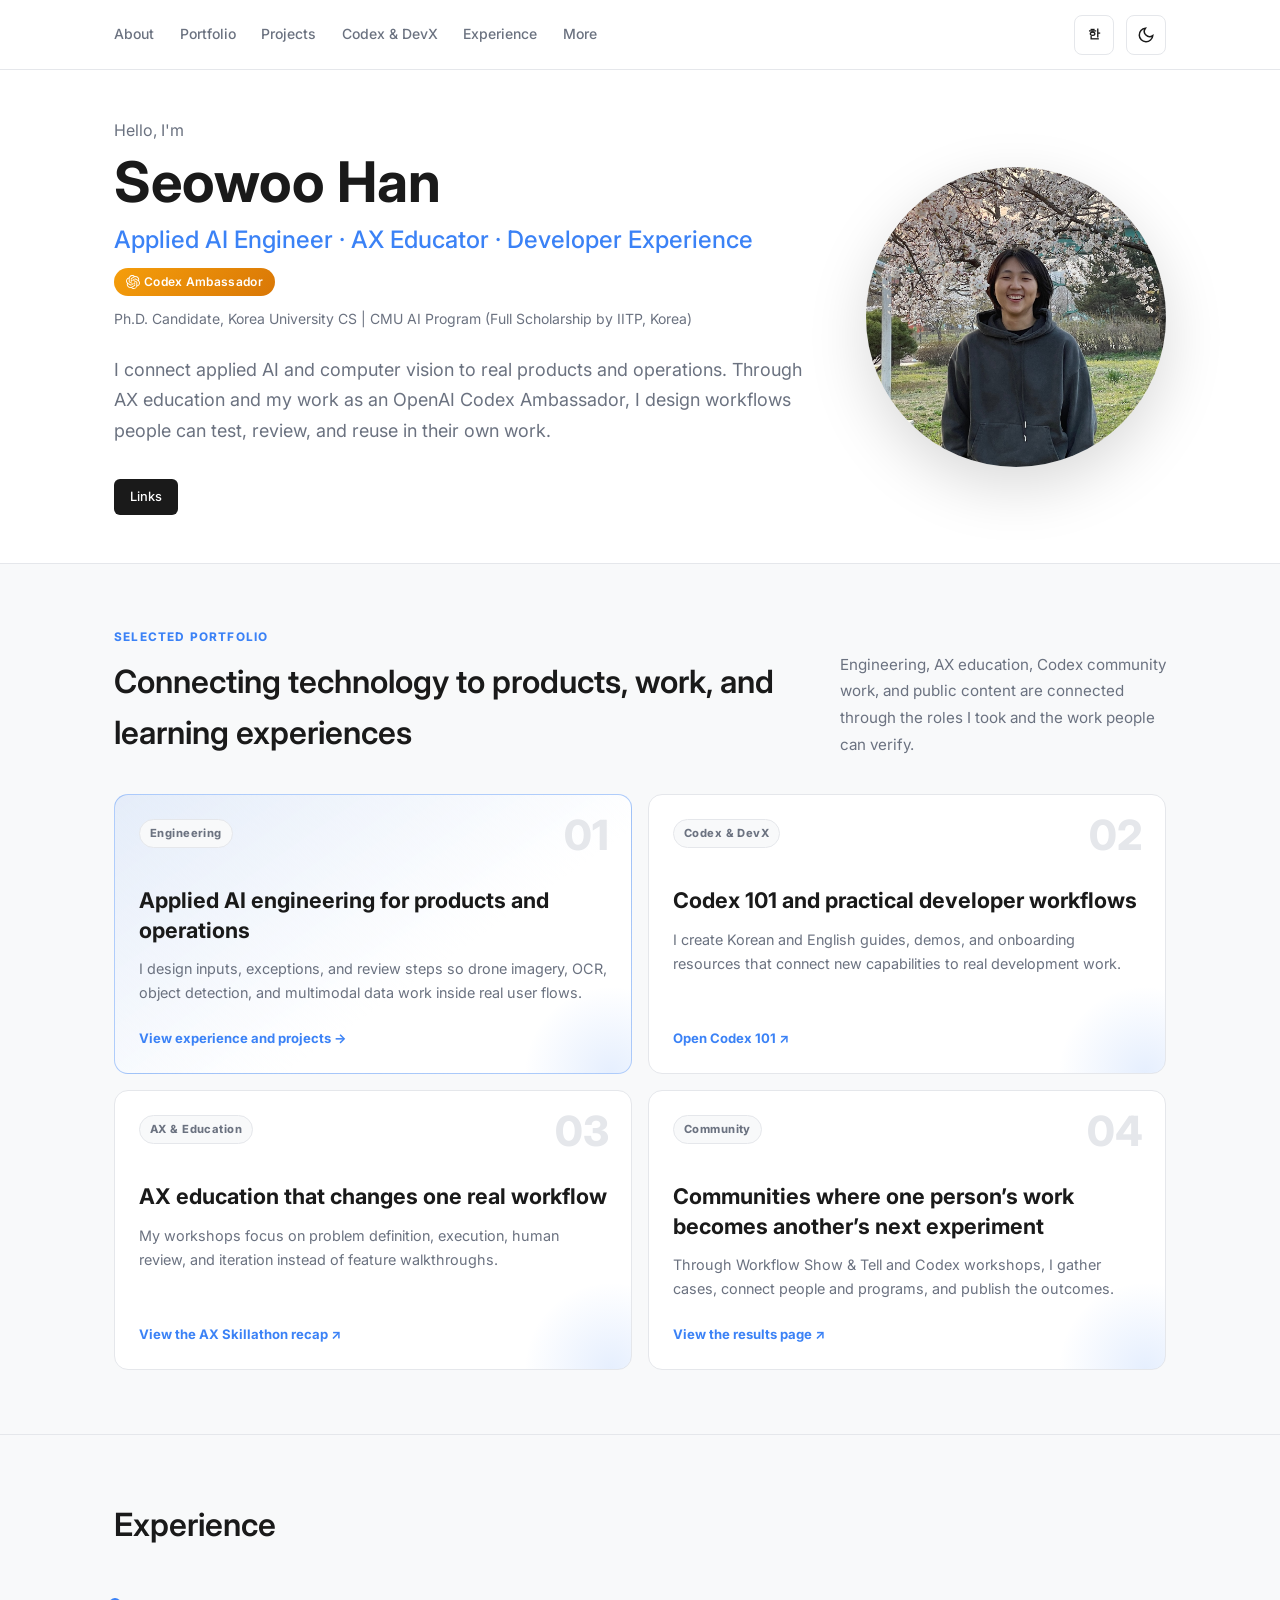
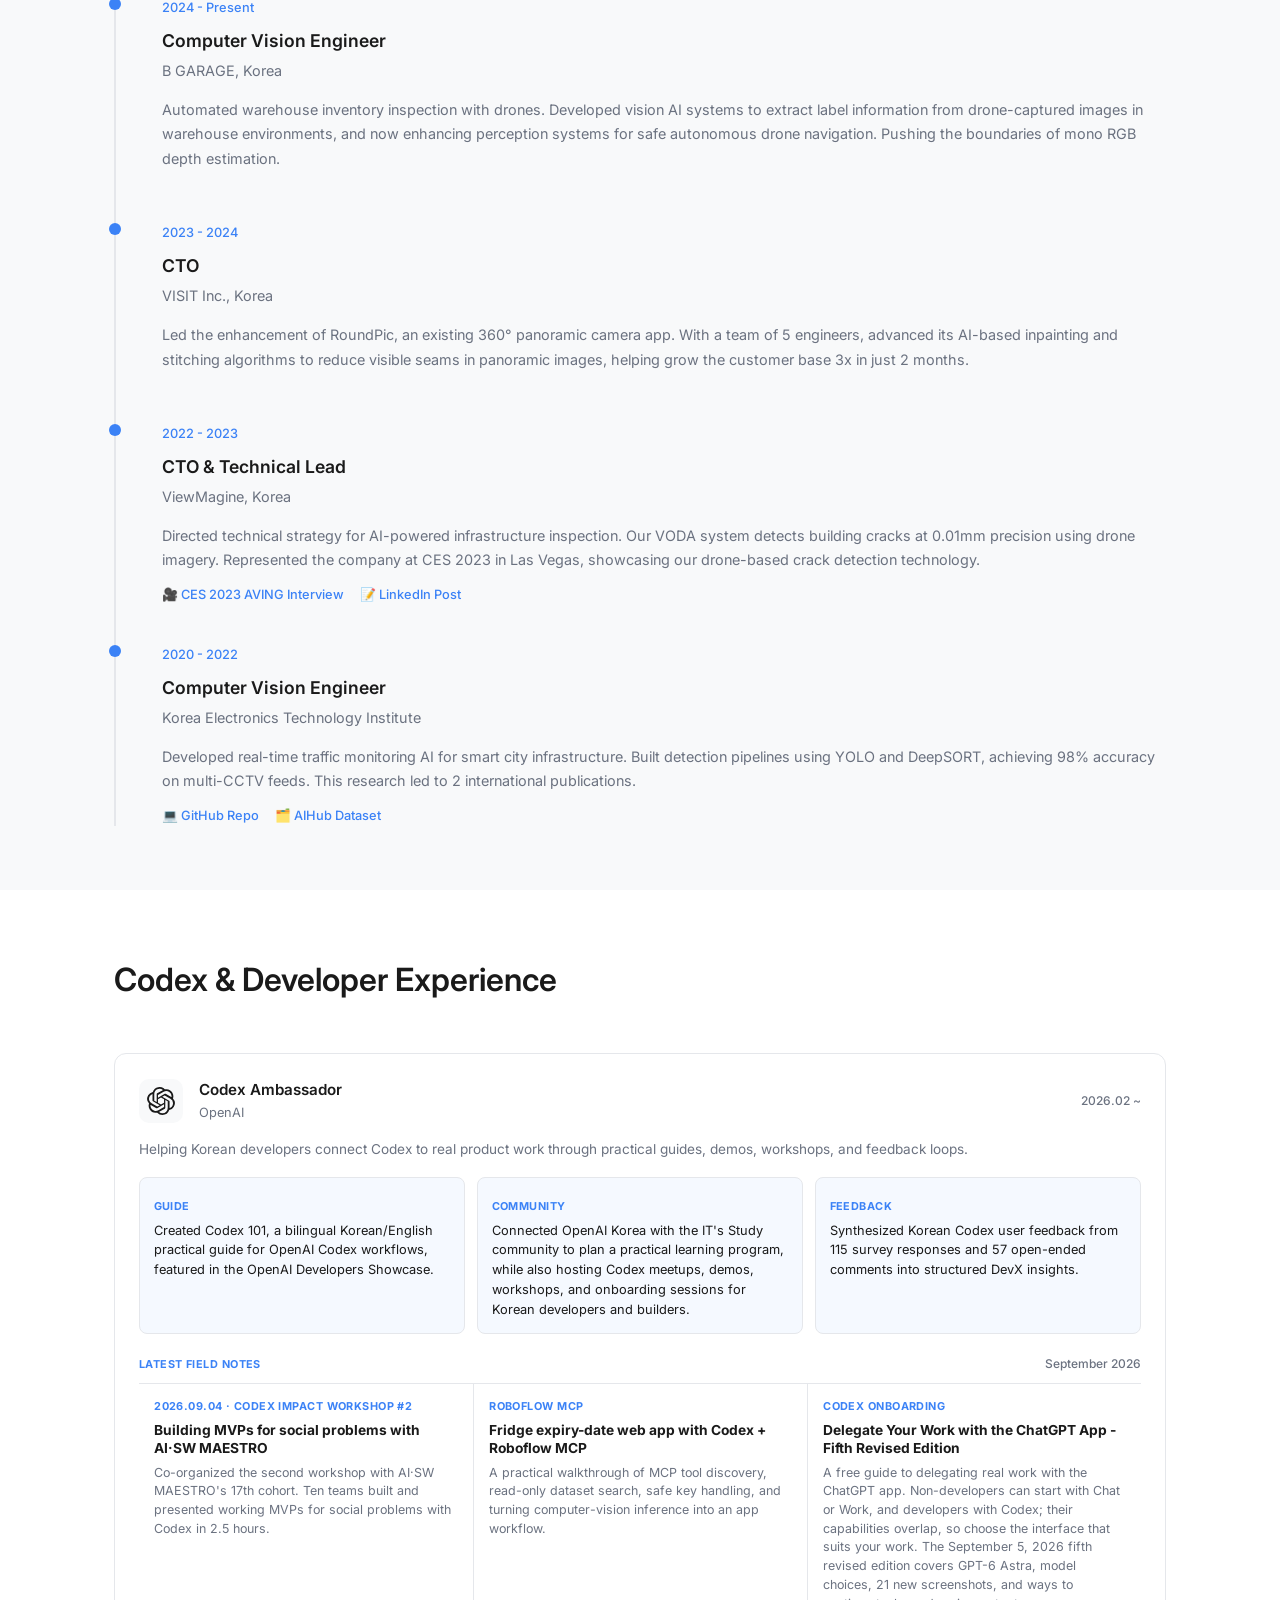
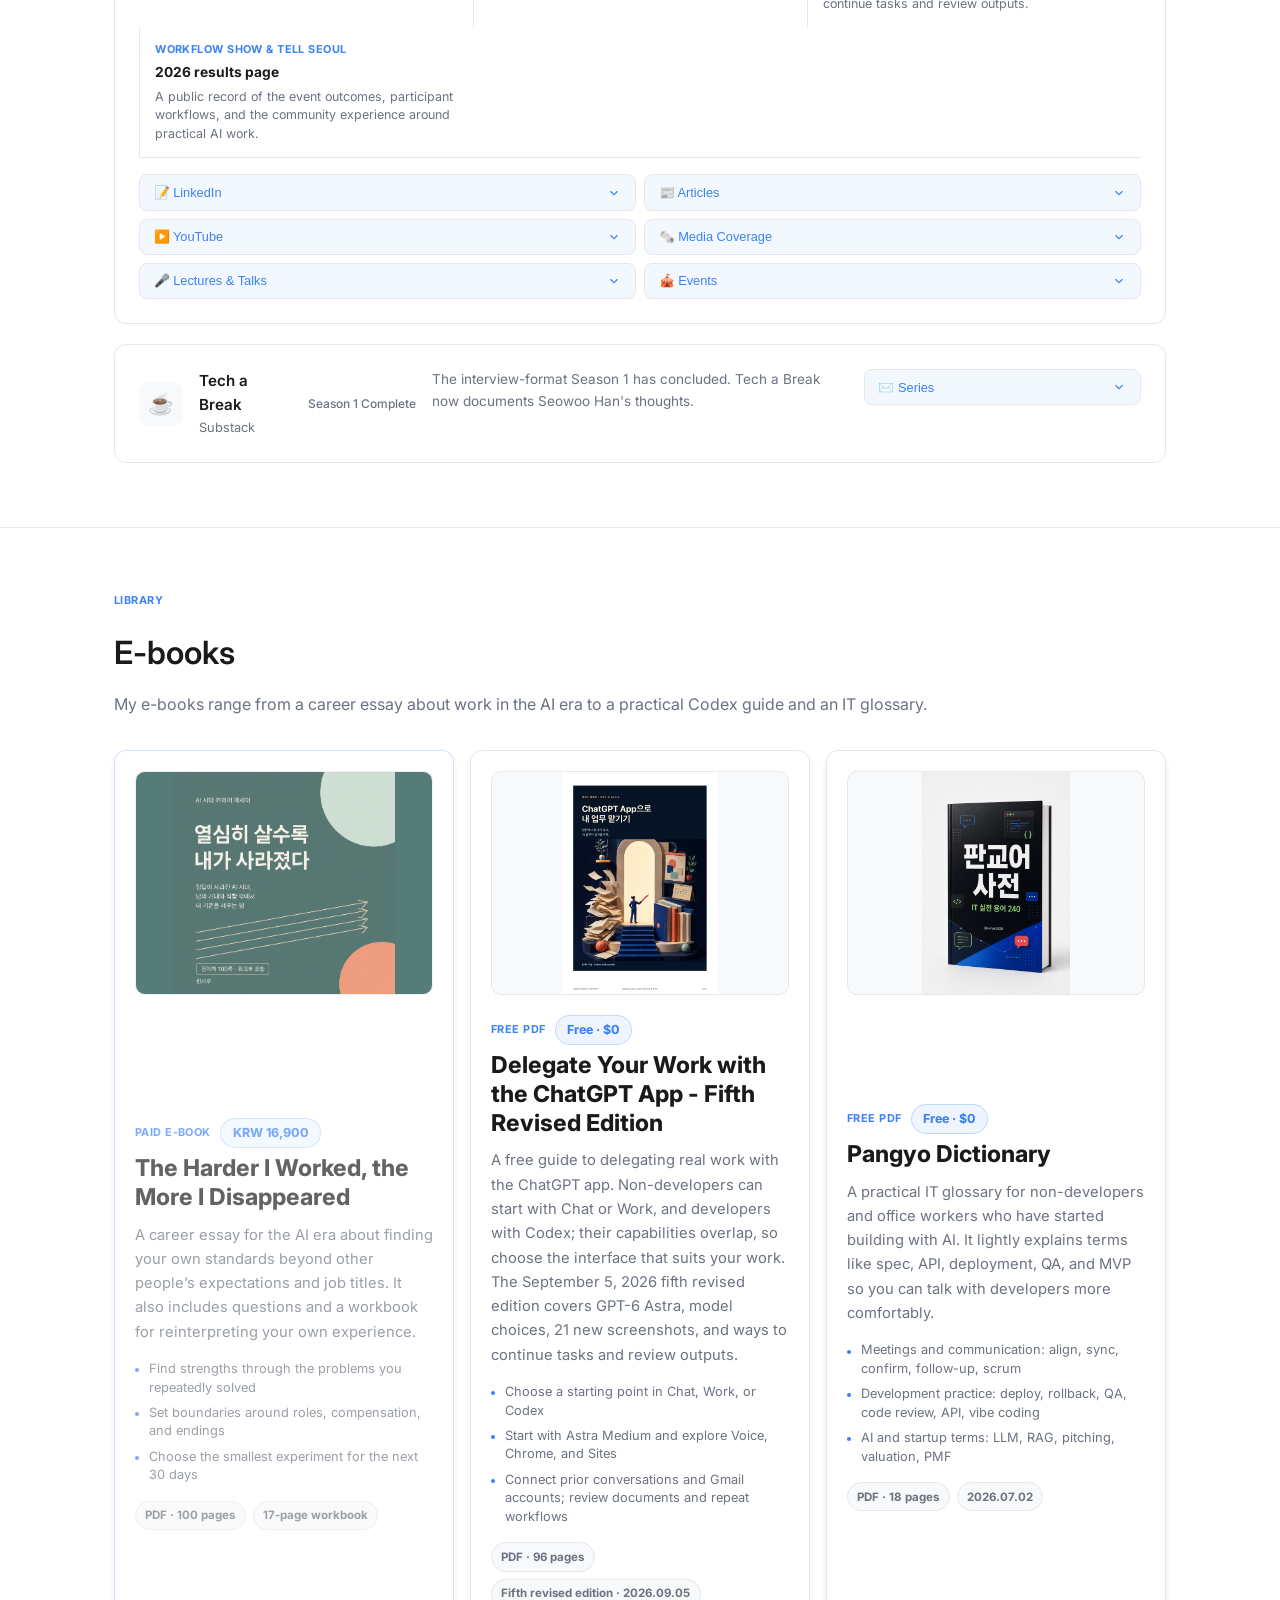
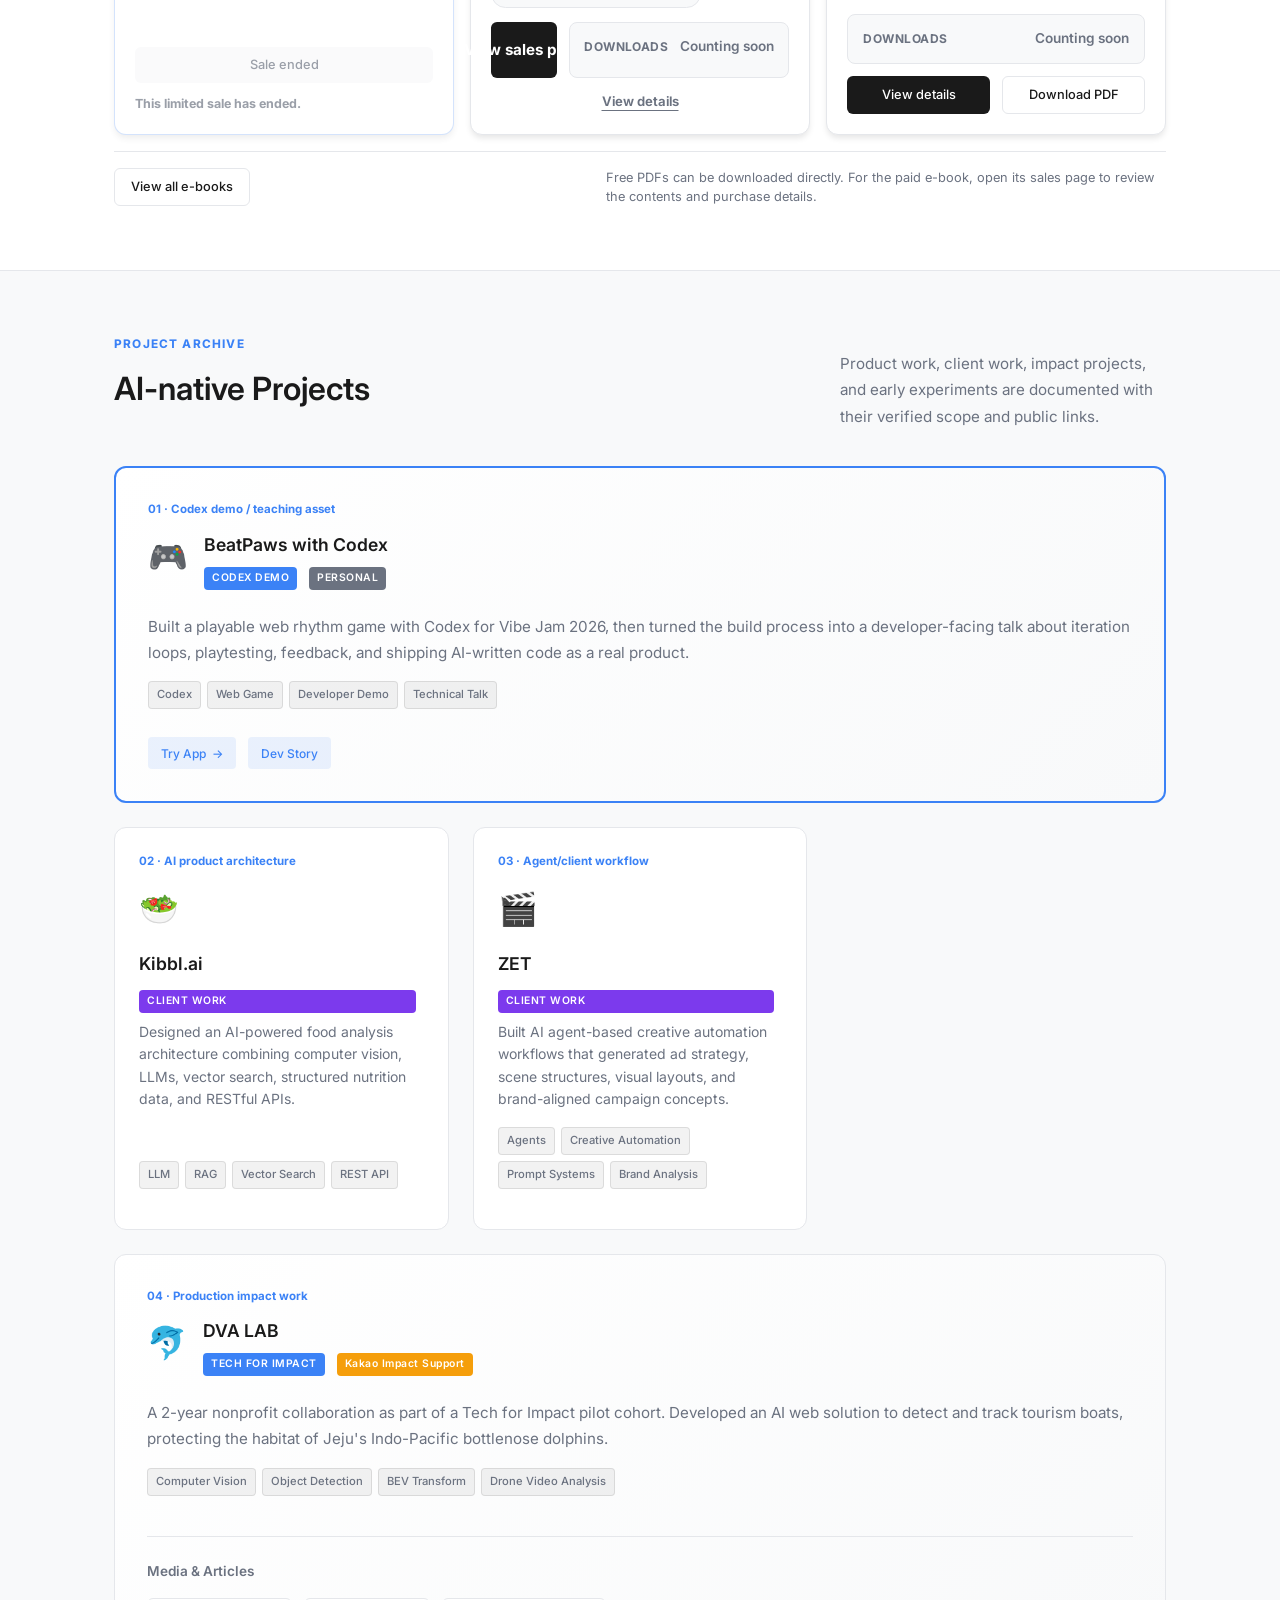
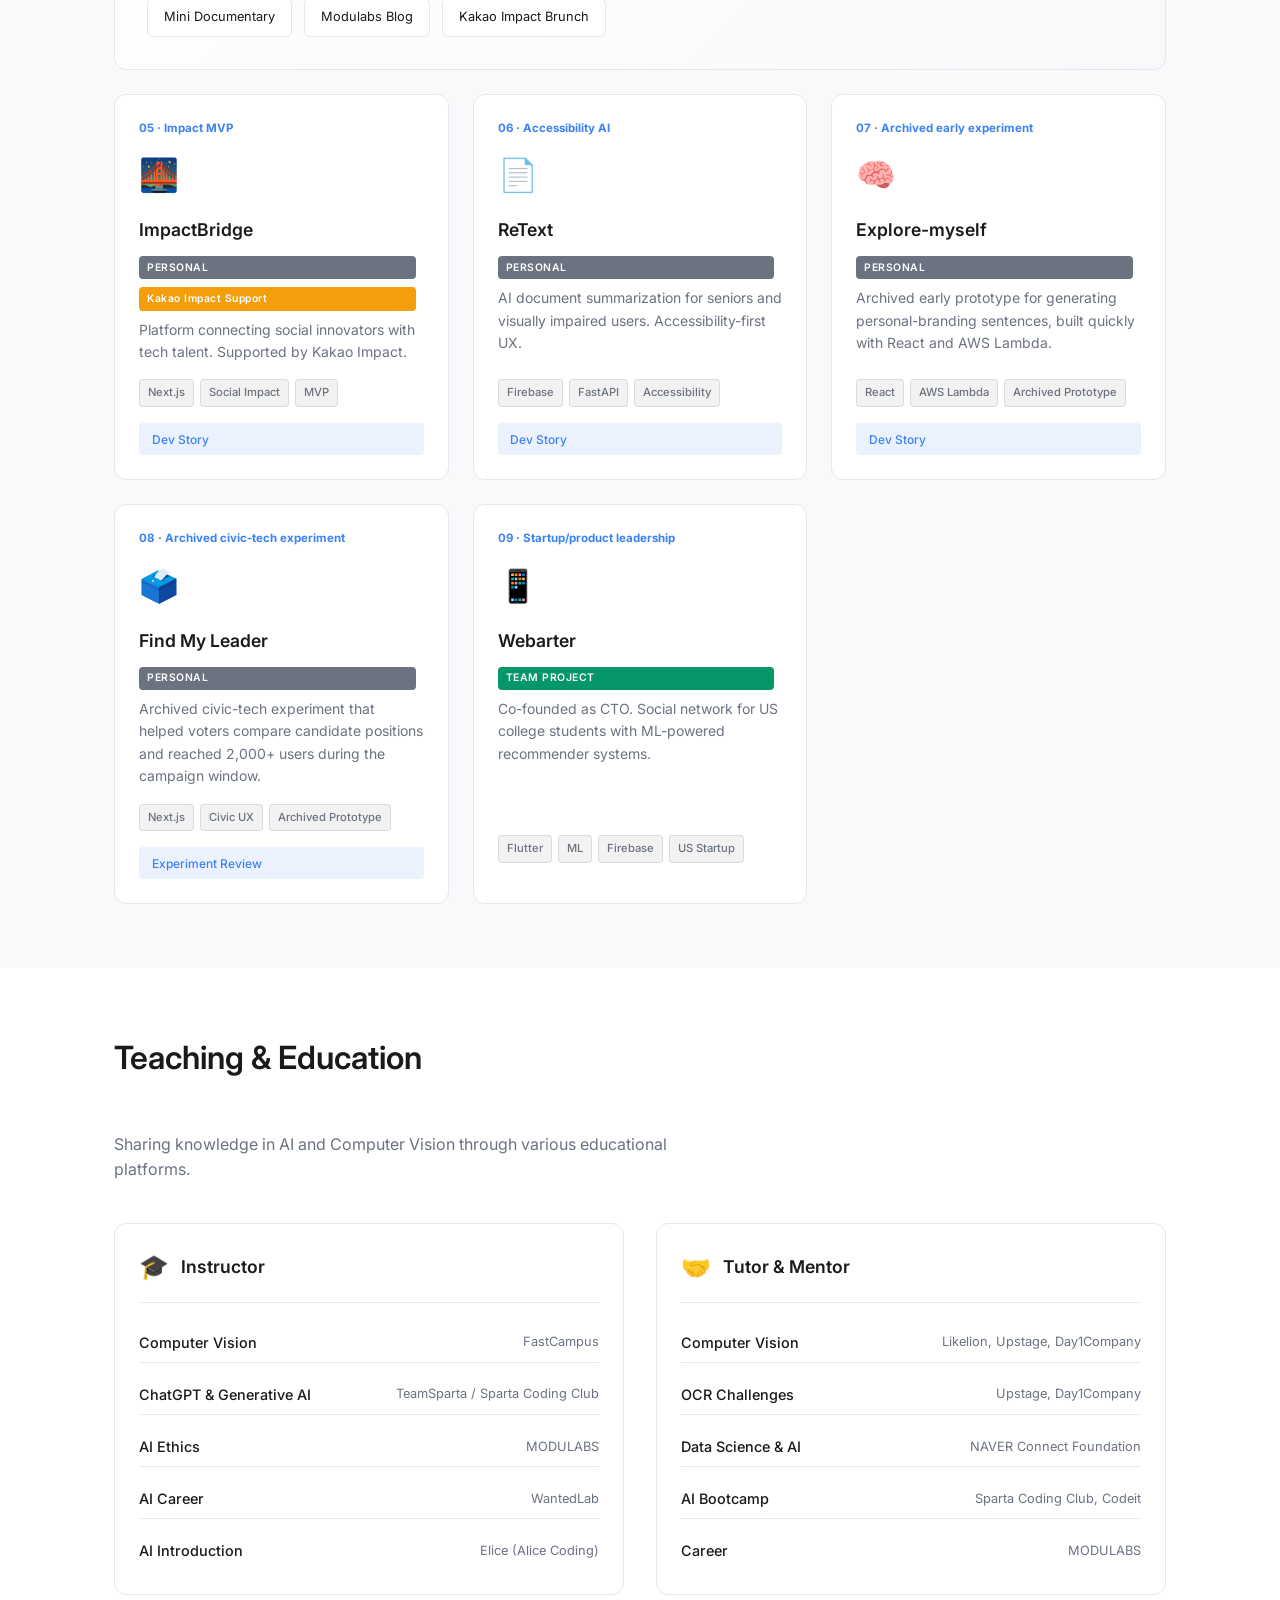
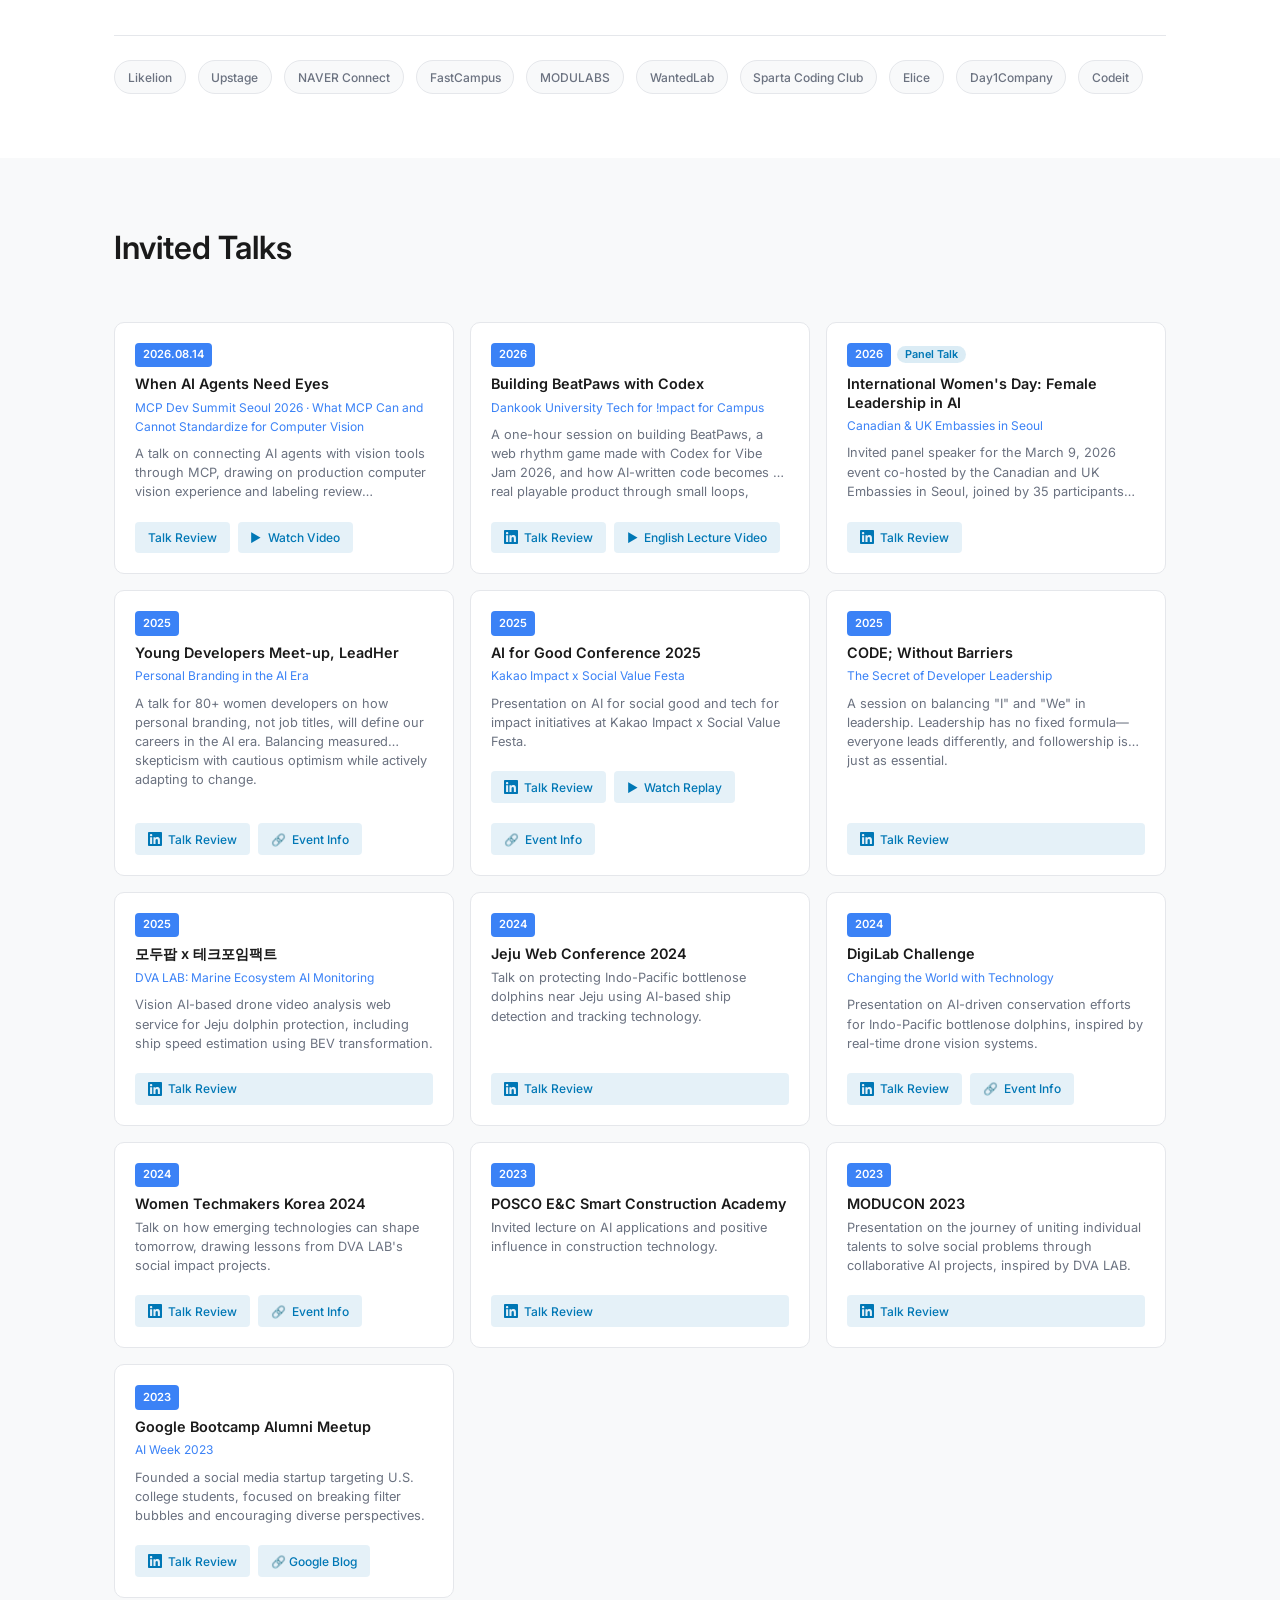
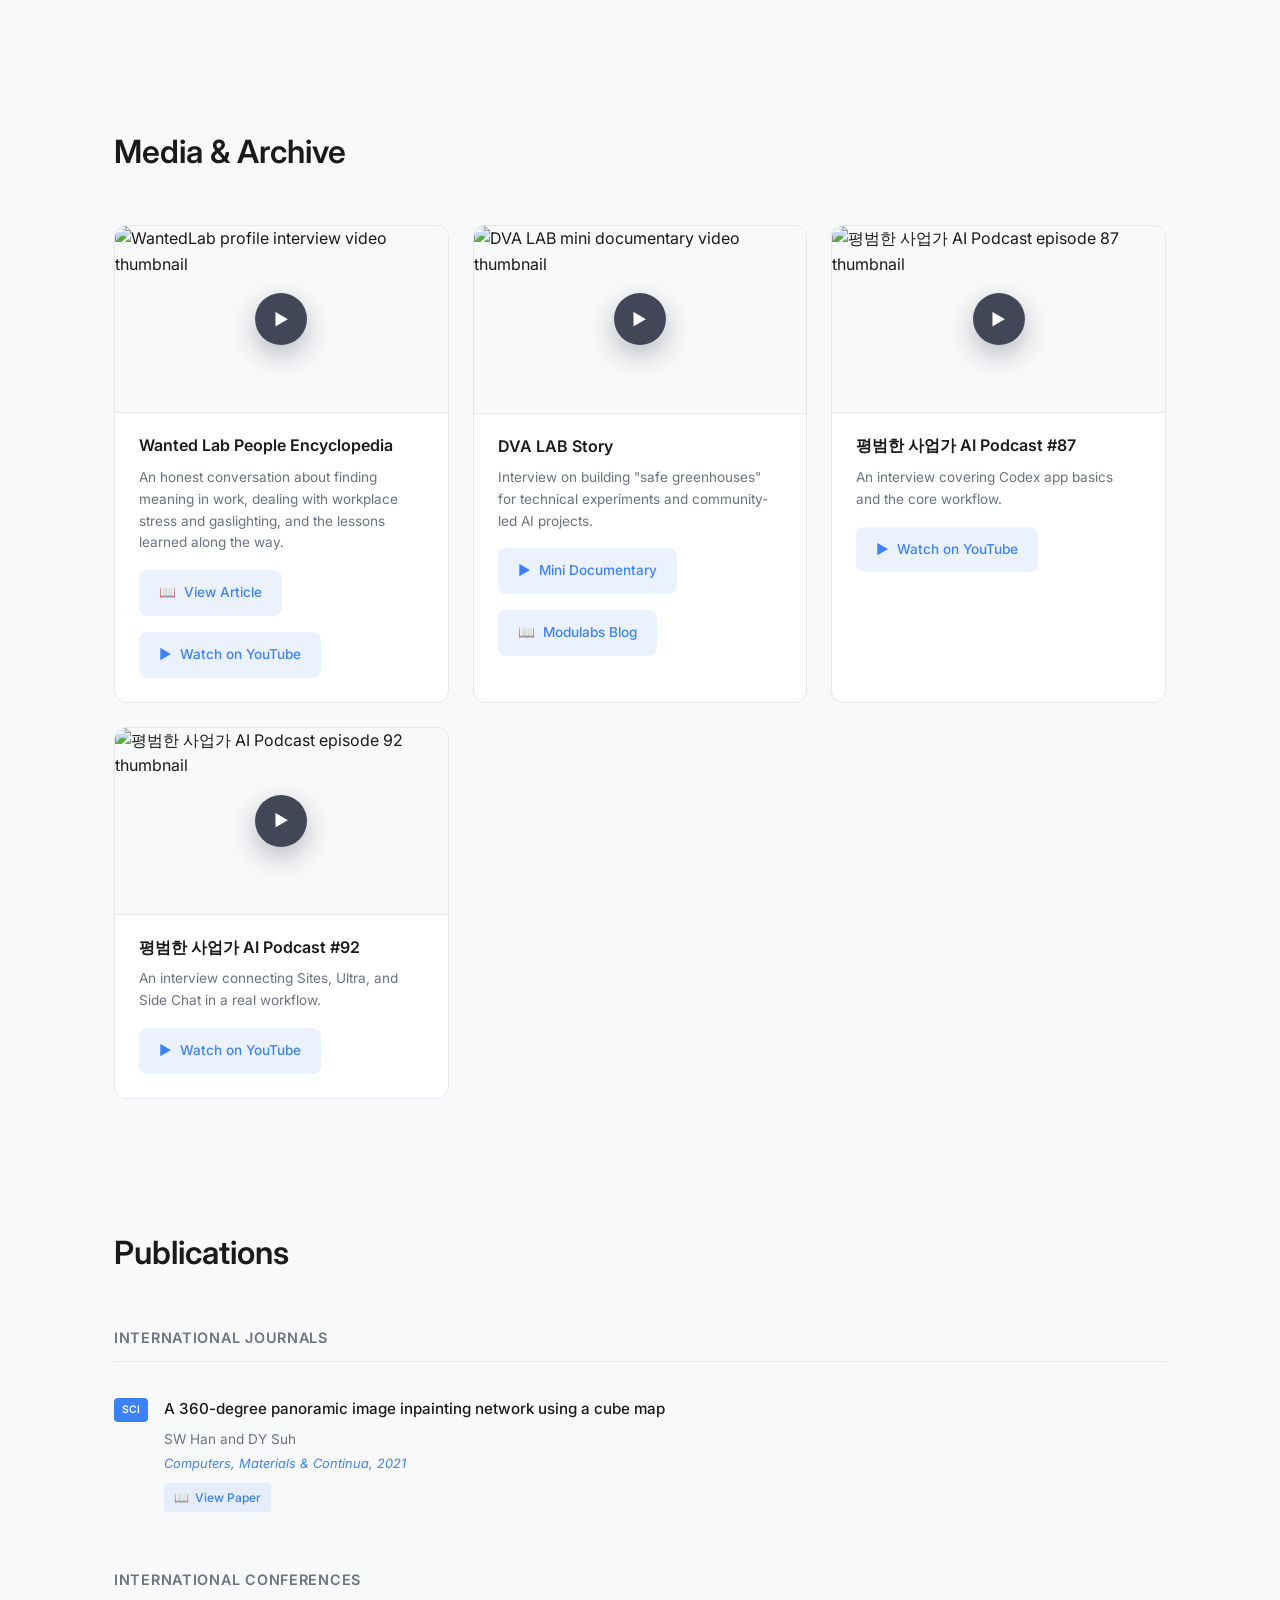
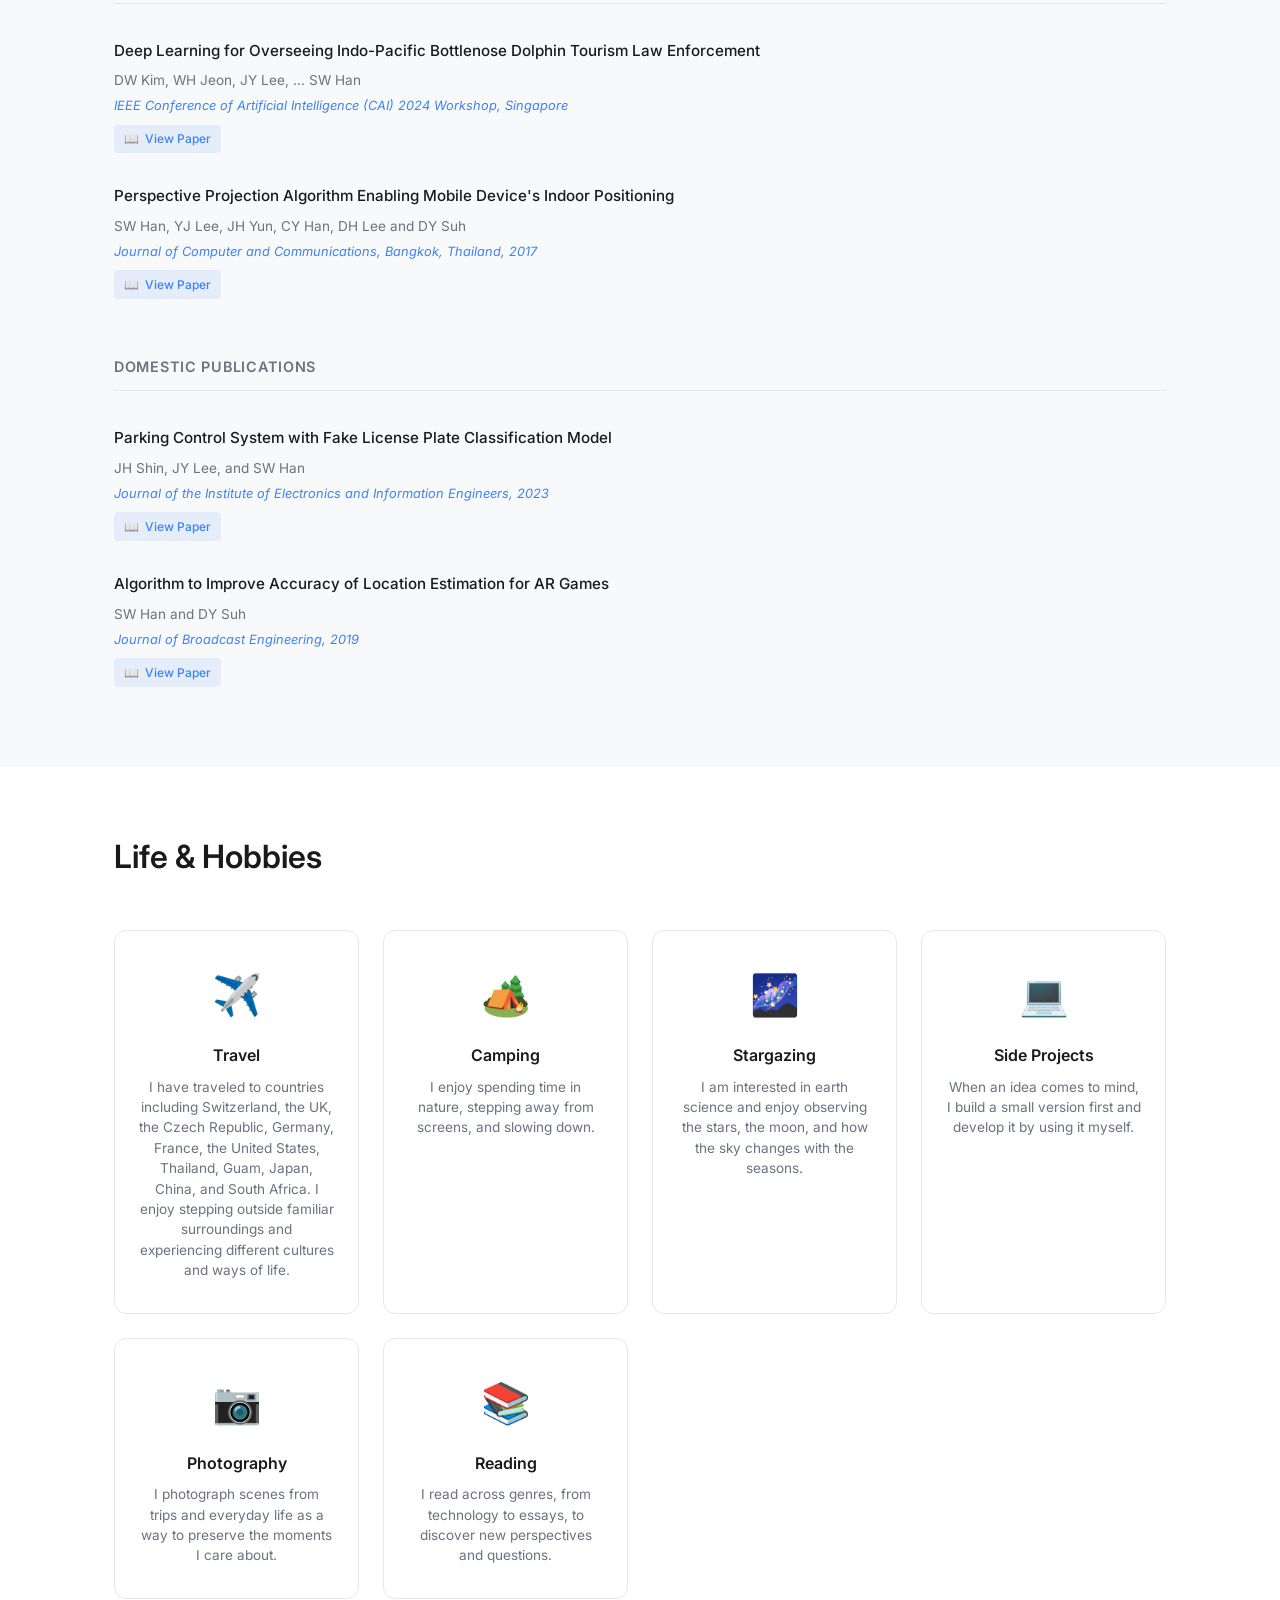
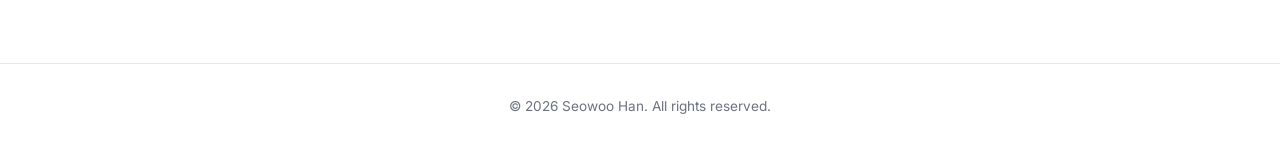
==== index.html @ 125d9bba "Add Impact Workshop 2 and MCP Summit talk to portfolio" ====
<!DOCTYPE html>
<html lang="ko">

<head>
    <meta charset="UTF-8">
    <meta name="viewport" content="width=device-width, initial-scale=1.0">

    <!-- Primary Meta Tags -->
    <title>한서우 (Seowoo Han) | Applied AI Engineer · AX Educator · Codex Ambassador</title>
    <meta name="title" content="한서우 (Seowoo Han) | Applied AI Engineer · AX Educator · Codex Ambassador">
    <meta name="description"
        content="Applied AI 엔지니어 한서우의 포트폴리오입니다. 컴퓨터 비전·OCR 제품, AX 교육, OpenAI Codex Ambassador 활동, 프로젝트·글·기사·발표 영상을 한글과 영어로 기록합니다.">
    <meta name="keywords"
        content="한서우, Seowoo Han, Developer Experience, DevX, AI Engineer, OpenAI Codex, Codex Ambassador, AI-native applications, technical content, developer community, Computer Vision, Deep Learning">
    <meta name="author" content="Seowoo Han">
    <meta name="robots" content="index, follow">
    <link rel="canonical" href="https://swhan0329.github.io/">

    <!-- Open Graph / Facebook -->
    <meta property="og:type" content="website">
    <meta property="og:url" content="https://swhan0329.github.io/">
    <meta property="og:title" content="한서우 (Seowoo Han) | Applied AI Engineer · AX Educator · Codex Ambassador">
    <meta property="og:description"
        content="Applied AI·컴퓨터 비전 제품, AX 교육, Codex Ambassador 활동과 공개 프로젝트를 모은 한서우의 포트폴리오입니다.">
    <meta property="og:image" content="https://swhan0329.github.io/assets/og_image.png">
    <meta property="og:locale" content="ko_KR">
    <meta property="og:locale:alternate" content="en_US">

    <!-- Twitter -->
    <meta property="twitter:card" content="summary_large_image">
    <meta property="twitter:url" content="https://swhan0329.github.io/">
    <meta property="twitter:title" content="한서우 (Seowoo Han) | Applied AI Engineer · AX Educator · Codex Ambassador">
    <meta property="twitter:description"
        content="Applied AI·컴퓨터 비전 제품, AX 교육, Codex Ambassador 활동과 공개 프로젝트를 모은 한서우의 포트폴리오입니다.">
    <meta property="twitter:image" content="https://swhan0329.github.io/assets/og_image.png">

    <!-- Structured Data (JSON-LD) for AIO / SEO -->
    <script type="application/ld+json">
    {
        "@context": "https://schema.org",
        "@type": "ProfilePage",
        "@id": "https://swhan0329.github.io/#profile-page",
        "url": "https://swhan0329.github.io/",
        "name": "한서우 (Seowoo Han) Portfolio",
        "inLanguage": ["ko", "en"],
        "dateModified": "2026-07-28",
        "mainEntity": {
        "@type": "Person",
        "@id": "https://swhan0329.github.io/#seowoo-han",
        "name": "한서우",
        "alternateName": ["Seowoo Han", "swhan0329"],
        "jobTitle": ["Applied AI Engineer", "AX Educator", "OpenAI Codex Ambassador"],
        "description": "Applied AI and full-stack engineer, AX practitioner and educator, and OpenAI Codex Ambassador connecting computer vision, OCR, agentic workflows, learning programs, and developer communities.",
        "url": "https://swhan0329.github.io/",
        "image": "https://swhan0329.github.io/assets/profile.jpg",
        "sameAs": [
            "https://github.com/swhan0329",
            "https://linkedin.com/in/swhan0329",
            "https://www.threads.com/@crazy.codex",
            "https://scholar.google.com/citations?user=W2dERbwAAAAJ",
            "https://seowoohan.substack.com/"
        ],
        "alumniOf": [
            {
                "@type": "CollegeOrUniversity",
                "name": "Korea University",
                "department": "Computer Science"
            },
            {
                "@type": "CollegeOrUniversity", 
                "name": "Carnegie Mellon University",
                "department": "AI Intensive Program"
            }
        ],
        "knowsAbout": ["Applied AI Engineering", "Developer Experience", "OpenAI Codex", "Agentic Workflows", "AX Education", "Developer Community", "Computer Vision", "OCR", "Multimodal AI", "RAG"],
        "worksFor": {
            "@type": "Organization",
            "name": "B GARAGE"
        }
        }
    }
    </script>

    <!-- Favicon -->
    <link rel="icon" type="image/jpeg" href="assets/profile.jpg">
    <link rel="apple-touch-icon" href="assets/profile.jpg">

    <!-- Additional SEO -->
    <meta name="theme-color" content="#3b82f6">
    <meta name="google-site-verification" content="xM2oWBjZNTfDdpTgAvrZlD0A5Oc13-tJCxT1XEgHEkA">

    <link rel="stylesheet" href="css/style.css?v=20260729-latpeed-cta">
    <link rel="preconnect" href="https://fonts.googleapis.com">
    <link rel="preconnect" href="https://fonts.gstatic.com" crossorigin>
    <link href="https://fonts.googleapis.com/css2?family=Inter:wght@300;400;500;600;700&display=swap" rel="stylesheet">
</head>

<body>
    <!-- Header -->
    <header class="header" id="header">
        <div class="container">
            <nav class="nav" id="nav">
                <a href="#about" data-i18n="nav.about">About</a>
                <a href="#portfolio" data-i18n="nav.portfolio">Portfolio</a>
                <a href="#projects" data-i18n="nav.projects">Projects</a>
                <a href="#ecosystem" data-i18n="nav.ecosystem">Codex & DevX</a>
                <a href="#experience" data-i18n="nav.experience">Experience</a>
                <a href="#teaching" data-i18n="nav.more">More</a>
            </nav>
            <div class="header-actions">
                <button class="lang-toggle" id="langToggle" aria-label="Toggle Language">
                    <span class="lang-text">EN</span>
                </button>
                <button class="theme-toggle" id="themeToggle" aria-label="Toggle Theme">
                    <svg class="sun-icon" viewBox="0 0 24 24" fill="none" stroke="currentColor" stroke-width="2">
                        <circle cx="12" cy="12" r="5"></circle>
                        <line x1="12" y1="1" x2="12" y2="3"></line>
                        <line x1="12" y1="21" x2="12" y2="23"></line>
                        <line x1="4.22" y1="4.22" x2="5.64" y2="5.64"></line>
                        <line x1="18.36" y1="18.36" x2="19.78" y2="19.78"></line>
                        <line x1="1" y1="12" x2="3" y2="12"></line>
                        <line x1="21" y1="12" x2="23" y2="12"></line>
                        <line x1="4.22" y1="19.78" x2="5.64" y2="18.36"></line>
                        <line x1="18.36" y1="5.64" x2="19.78" y2="4.22"></line>
                    </svg>
                    <svg class="moon-icon" viewBox="0 0 24 24" fill="none" stroke="currentColor" stroke-width="2">
                        <path d="M21 12.79A9 9 0 1 1 11.21 3 7 7 0 0 0 21 12.79z"></path>
                    </svg>
                </button>
                <button class="menu-toggle" id="menuToggle" aria-label="Toggle Menu">
                    <span></span>
                    <span></span>
                    <span></span>
                </button>
            </div>
        </div>
    </header>

    <!-- Hero + About Section Combined -->
    <section class="hero" id="about">
        <div class="container">
            <div class="hero-content">
                <div class="hero-text">
                    <p class="hero-greeting" data-i18n="hero.greeting">안녕하세요,</p>
                    <h1 class="hero-name" data-i18n="hero.name">한서우입니다.</h1>
                    <p class="hero-title" data-i18n="hero.title">Applied AI Engineer · AX Educator · Developer Experience</p>
                    <div class="hero-badges">
                        <a href="#ecosystem" class="hero-badge">
                            <svg viewBox="0 0 24 24" fill="currentColor" width="14" height="14">
                                <path
                                    d="M22.2819 9.8211a5.9847 5.9847 0 0 0-.5157-4.9108 6.0462 6.0462 0 0 0-6.5098-2.9A6.0651 6.0651 0 0 0 4.9807 4.1818a5.9847 5.9847 0 0 0-3.9977 2.9 6.0462 6.0462 0 0 0 .7427 7.0966 5.98 5.98 0 0 0 .511 4.9107 6.051 6.051 0 0 0 6.5146 2.9001A5.9847 5.9847 0 0 0 13.2599 24a6.0557 6.0557 0 0 0 5.7718-4.2058 5.9894 5.9894 0 0 0 3.9977-2.9001 6.0557 6.0557 0 0 0-.7475-7.0729zm-9.022 12.6081a4.4755 4.4755 0 0 1-2.8764-1.0408l.1419-.0804 4.7783-2.7582a.7948.7948 0 0 0 .3927-.6813v-6.7369l2.02 1.1686a.071.071 0 0 1 .038.052v5.5826a4.504 4.504 0 0 1-4.4945 4.4944zm-9.6607-4.1254a4.4708 4.4708 0 0 1-.5346-3.0137l.142.0852 4.783 2.7582a.7712.7712 0 0 0 .7806 0l5.8428-3.3685v2.3324a.0804.0804 0 0 1-.0332.0615L9.74 19.9502a4.4992 4.4992 0 0 1-6.1408-1.6464zM2.3408 7.8956a4.485 4.485 0 0 1 2.3655-1.9728V11.6a.7664.7664 0 0 0 .3879.6765l5.8144 3.3543-2.0201 1.1685a.0757.0757 0 0 1-.071 0l-4.8303-2.7865A4.504 4.504 0 0 1 2.3408 7.872zm16.5963 3.8558L13.1038 8.364l2.0201-1.1638a.0757.0757 0 0 1 .071 0l4.8303 2.7913a4.4944 4.4944 0 0 1-.6765 8.1042v-5.6772a.79.79 0 0 0-.4091-.6765zm2.0107-3.0231l-.142-.0852-4.7735-2.7818a.7759.7759 0 0 0-.7854 0L9.409 9.2297V6.8974a.0662.0662 0 0 1 .0284-.0615l4.8303-2.7866a4.4992 4.4992 0 0 1 6.6802 4.66zM8.3065 12.863l-2.02-1.1638a.0804.0804 0 0 1-.038-.0567V6.0742a4.4992 4.4992 0 0 1 7.3757-3.4537l-.142.0805L8.704 5.459a.7948.7948 0 0 0-.3927.6813zm1.0974-2.3616l2.603-1.5018 2.6032 1.5018v3.0036l-2.6032 1.5018-2.603-1.5018z" />
                            </svg>
                            <span data-i18n="ambassador.codex">Codex Ambassador</span>
                        </a>
                    </div>
                    <p class="hero-education" data-i18n-html="hero.education">
                        고려대학교 컴퓨터학과 박사 수료 · <a href="https://www.donga.com/news/Society/article/all/20190820/97026745/1"
                            class="edu-link" target="_blank" rel="noopener">CMU AI 프로그램 (전액 장학, IITP 지원)</a>
                    </p>
                    <p class="hero-description" data-i18n="hero.description">
                        Applied AI와 컴퓨터 비전을 실제 제품과 운영에 연결합니다. AX 교육과 OpenAI Codex Ambassador 활동을 통해 사람들이 AI를 자기 업무에서 검증하고 다시 사용할 수 있는 워크플로우를 만듭니다.
                    </p>
                    <div class="hero-cta">
                        <a href="https://seowoo-link-hub.swhan0329.chatgpt.site/" class="btn btn-primary"
                            target="_blank" rel="noopener" data-i18n="hero.links">대표 링크</a>
                    </div>
                </div>
                <div class="hero-image">
                    <img src="assets/profile.jpg" alt="Seowoo Han" />
                </div>
            </div>
        </div>
    </section>

    <!-- Portfolio Overview -->
    <section class="section portfolio-overview section-alt" id="portfolio">
        <div class="container">
            <div class="section-heading-row">
                <div>
                    <p class="section-kicker" data-i18n="portfolio.kicker">Selected portfolio</p>
                    <h2 class="section-title" data-i18n="portfolio.title">기술을 실제 제품, 업무, 학습 경험으로 연결합니다</h2>
                </div>
                <p class="section-summary" data-i18n="portfolio.intro">엔지니어링, AX 교육, Codex 커뮤니티, 공개 콘텐츠를 따로 나열하지 않고 제가 맡은 역할과 확인 가능한 결과물로 연결했습니다.</p>
            </div>
            <div class="portfolio-grid">
                <a class="portfolio-card portfolio-card-featured" href="#experience">
                    <span class="portfolio-index">01</span>
                    <span class="portfolio-eyebrow" data-i18n="portfolio.engineering.eyebrow">Engineering</span>
                    <h3 data-i18n="portfolio.engineering.title">Applied AI를 제품과 운영에 붙이는 엔지니어링</h3>
                    <p data-i18n="portfolio.engineering.desc">드론 영상, OCR, 객체 탐지, 멀티모달 데이터가 실제 사용자 흐름에서 작동하도록 입력·예외·검증 단계를 설계합니다.</p>
                    <span class="portfolio-link" data-i18n="portfolio.engineering.cta">경력과 프로젝트 보기 →</span>
                </a>
                <a class="portfolio-card" href="https://swhan0329.github.io/codex-101/" target="_blank" rel="noopener">
                    <span class="portfolio-index">02</span>
                    <span class="portfolio-eyebrow" data-i18n="portfolio.codex.eyebrow">Codex & DevX</span>
                    <h3 data-i18n="portfolio.codex.title">Codex 101과 실전 개발자 워크플로우</h3>
                    <p data-i18n="portfolio.codex.desc">한국어와 영어 가이드, 데모, 온보딩 자료를 만들어 새로운 기능을 실제 개발 흐름에 연결합니다.</p>
                    <span class="portfolio-link" data-i18n="portfolio.codex.cta">Codex 101 열기 ↗</span>
                </a>
                <a class="portfolio-card" href="https://www.linkedin.com/posts/swhan0329_%EC%A7%80%EB%82%9C%EC%A3%BC%EC%97%90%EB%8A%94-day1-company%EC%9D%98-ax-skillathon%EC%97%90%EC%84%9C-%EA%B0%95%EC%82%AC%EB%A1%9C-%EC%B0%B8%EC%97%AC%ED%95%B4-ugcPost-7487659756220739585-vfO4/" target="_blank" rel="noopener">
                    <span class="portfolio-index">03</span>
                    <span class="portfolio-eyebrow" data-i18n="portfolio.ax.eyebrow">AX & Education</span>
                    <h3 data-i18n="portfolio.ax.title">업무 하나를 직접 바꾸는 AX 교육</h3>
                    <p data-i18n="portfolio.ax.desc">기능 소개보다 문제 정의, 실행, 사람의 검토와 재시도를 중심으로 실습형 강의와 워크숍을 설계합니다.</p>
                    <span class="portfolio-link" data-i18n="portfolio.ax.cta">AX Skillathon 기록 보기 ↗</span>
                </a>
                <a class="portfolio-card" href="https://workflow-show-tell-seoul-2026.swhan0329.chatgpt.site/" target="_blank" rel="noopener">
                    <span class="portfolio-index">04</span>
                    <span class="portfolio-eyebrow" data-i18n="portfolio.community.eyebrow">Community</span>
                    <h3 data-i18n="portfolio.community.title">다른 사람의 작업이 다음 실험이 되는 커뮤니티</h3>
                    <p data-i18n="portfolio.community.desc">Workflow Show & Tell과 Codex 워크숍에서 사례를 모으고, 사람과 프로그램을 연결하며 결과를 공개 기록으로 남깁니다.</p>
                    <span class="portfolio-link" data-i18n="portfolio.community.cta">결과 페이지 보기 ↗</span>
                </a>
            </div>
        </div>
    </section>

    <!-- Experience Section -->
    <section class="section section-alt" id="experience">
        <div class="container">
            <h2 class="section-title" data-i18n="experience.title">Experience</h2>
            <div class="timeline">
                <div class="timeline-item">
                    <div class="timeline-marker"></div>
                    <div class="timeline-content">
                        <span class="timeline-date">2024 - Present</span>
                        <h3>Computer Vision Engineer</h3>
                        <h4>B GARAGE, Korea</h4>
                        <p class="exp-narrative" data-i18n="exp.bgarage.narrative">Automated warehouse inventory
                            inspection with drones. Developed vision AI systems to extract label information from
                            drone-captured images in warehouse environments, and now enhancing perception systems for
                            safe autonomous drone navigation.</p>
                    </div>
                </div>
                <div class="timeline-item">
                    <div class="timeline-marker"></div>
                    <div class="timeline-content">
                        <span class="timeline-date">2023 - 2024</span>
                        <h3>CTO</h3>
                        <h4>VISIT Inc., Korea</h4>
                        <p class="exp-narrative" data-i18n="exp.visit.narrative">Led the enhancement of RoundPic, an
                            existing 360° panoramic camera app. With a team of 5 engineers, advanced its AI-based
                            inpainting and stitching algorithms to reduce visible seams in panoramic images, helping grow
                            the customer base 3x in just 2 months.</p>
                    </div>
                </div>
                <div class="timeline-item">
                    <div class="timeline-marker"></div>
                    <div class="timeline-content">
                        <span class="timeline-date">2022 - 2023</span>
                        <h3>CTO & Technical Lead</h3>
                        <h4>ViewMagine, Korea</h4>
                        <p class="exp-narrative" data-i18n="exp.viewmagine.narrative">Directed technical strategy for
                            AI-powered infrastructure inspection. Our VODA system detects building cracks at 0.01mm
                            precision using drone imagery. Represented the company at CES 2023 in Las Vegas, showcasing
                            our drone-based crack detection technology.</p>
                        <div class="exp-links">
                            <a href="https://youtube.com/watch?v=D--wEbFZArw" class="exp-link" target="_blank"
                                rel="noopener">🎥 <span data-i18n="exp.cesInterview">CES 2023 AVING Interview</span></a>
                            <a href="https://www.linkedin.com/posts/swhan0329_ces2023-viewmagine-voda-activity-7017703987927851008-xxx"
                                class="exp-link" target="_blank" rel="noopener">📝 <span
                                    data-i18n="exp.linkedinPost">LinkedIn Post</span></a>
                        </div>
                    </div>
                </div>
                <div class="timeline-item">
                    <div class="timeline-marker"></div>
                    <div class="timeline-content">
                        <span class="timeline-date">2020 - 2022</span>
                        <h3>Computer Vision Engineer</h3>
                        <h4 data-i18n="exp.keti.company">Korea Electronics Technology Institute</h4>
                        <p class="exp-narrative" data-i18n="exp.keti.narrative">Developed real-time traffic monitoring
                            AI for smart city infrastructure. Built detection pipelines using YOLO and DeepSORT,
                            achieving 98% accuracy on multi-CCTV feeds. This research led to 2 international
                            publications.</p>
                        <div class="exp-links">
                            <a href="https://github.com/chamchi99/Highway-CCTV-KETI_Public" class="exp-link"
                                target="_blank" rel="noopener">💻 <span data-i18n="exp.githubRepo">GitHub Repo</span></a>
                            <a href="https://aihub.or.kr/aihubdata/data/view.do?currMenu=115&amp;topMenu=100&amp;searchKeyword=%EA%B5%90%ED%86%B5%EB%AC%B8%EC%A0%9C%20%ED%95%B4%EA%B2%B0%EC%9D%84%20%EC%9C%84%ED%95%9C%20CCTV%20%EA%B5%90%ED%86%B5%20%EC%98%81%EC%83%81(%EA%B3%A0%EC%86%8D%EB%8F%84%EB%A1%9C)&amp;aihubDataSe=data&amp;dataSetSn=164"
                                class="exp-link" target="_blank" rel="noopener">🗂️ <span
                                    data-i18n="exp.aihubDataset">AIHub Dataset</span></a>
                        </div>
                    </div>
                </div>
            </div>
        </div>
    </section>

    <!-- Codex & Developer Experience Section -->
    <section class="section" id="ecosystem">
        <div class="container">
            <h2 class="section-title" data-i18n="ecosystem.title">Codex & Developer Experience</h2>
            <div class="ambassador-grid">
                <div class="ambassador-card ambassador-card-primary">
                    <div class="ambassador-card-header">
                        <div class="ambassador-logo">
                            <svg viewBox="0 0 24 24" fill="currentColor" width="28" height="28">
                                <path
                                    d="M22.2819 9.8211a5.9847 5.9847 0 0 0-.5157-4.9108 6.0462 6.0462 0 0 0-6.5098-2.9A6.0651 6.0651 0 0 0 4.9807 4.1818a5.9847 5.9847 0 0 0-3.9977 2.9 6.0462 6.0462 0 0 0 .7427 7.0966 5.98 5.98 0 0 0 .511 4.9107 6.051 6.051 0 0 0 6.5146 2.9001A5.9847 5.9847 0 0 0 13.2599 24a6.0557 6.0557 0 0 0 5.7718-4.2058 5.9894 5.9894 0 0 0 3.9977-2.9001 6.0557 6.0557 0 0 0-.7475-7.0729zm-9.022 12.6081a4.4755 4.4755 0 0 1-2.8764-1.0408l.1419-.0804 4.7783-2.7582a.7948.7948 0 0 0 .3927-.6813v-6.7369l2.02 1.1686a.071.071 0 0 1 .038.052v5.5826a4.504 4.504 0 0 1-4.4945 4.4944zm-9.6607-4.1254a4.4708 4.4708 0 0 1-.5346-3.0137l.142.0852 4.783 2.7582a.7712.7712 0 0 0 .7806 0l5.8428-3.3685v2.3324a.0804.0804 0 0 1-.0332.0615L9.74 19.9502a4.4992 4.4992 0 0 1-6.1408-1.6464zM2.3408 7.8956a4.485 4.485 0 0 1 2.3655-1.9728V11.6a.7664.7664 0 0 0 .3879.6765l5.8144 3.3543-2.0201 1.1685a.0757.0757 0 0 1-.071 0l-4.8303-2.7865A4.504 4.504 0 0 1 2.3408 7.872zm16.5963 3.8558L13.1038 8.364l2.0201-1.1638a.0757.0757 0 0 1 .071 0l4.8303 2.7913a4.4944 4.4944 0 0 1-.6765 8.1042v-5.6772a.79.79 0 0 0-.4091-.6765zm2.0107-3.0231l-.142-.0852-4.7735-2.7818a.7759.7759 0 0 0-.7854 0L9.409 9.2297V6.8974a.0662.0662 0 0 1 .0284-.0615l4.8303-2.7866a4.4992 4.4992 0 0 1 6.6802 4.66zM8.3065 12.863l-2.02-1.1638a.0804.0804 0 0 1-.038-.0567V6.0742a4.4992 4.4992 0 0 1 7.3757-3.4537l-.142.0805L8.704 5.459a.7948.7948 0 0 0-.3927.6813zm1.0974-2.3616l2.603-1.5018 2.6032 1.5018v3.0036l-2.6032 1.5018-2.603-1.5018z" />
                            </svg>
                        </div>
                        <div class="ambassador-info">
                            <span class="ambassador-title">Codex Ambassador</span>
                            <span class="ambassador-org">OpenAI</span>
                        </div>
                        <span class="ambassador-date">2026.02 ~</span>
                    </div>
                    <p class="ambassador-desc" data-i18n="ecosystem.ambassador.desc">Contributing to the AI developer
                        ecosystem in Korea through mentoring, content creation, and community building.</p>
                    <div class="ambassador-proof-list">
                        <div class="ambassador-proof-item">
                            <span class="proof-label" data-i18n="ecosystem.proof.guide.label">Guide</span>
                            <p data-i18n="ecosystem.proof.guide">Created Codex 101, a bilingual Korean/English practical guide for OpenAI Codex workflows, featured in the OpenAI Developers Showcase.</p>
                        </div>
                        <div class="ambassador-proof-item">
                            <span class="proof-label" data-i18n="ecosystem.proof.community.label">Community</span>
                            <p data-i18n="ecosystem.proof.community">Connected OpenAI Korea with the IT's Study community to plan a practical learning program, while also hosting Codex meetups, demos, workshops, and onboarding sessions for Korean developers and builders.</p>
                        </div>
                        <div class="ambassador-proof-item">
                            <span class="proof-label" data-i18n="ecosystem.proof.feedback.label">Feedback</span>
                            <p data-i18n="ecosystem.proof.feedback">Synthesized Korean Codex user feedback from 115 survey responses and 57 open-ended comments into structured DevX insights.</p>
                        </div>
                    </div>
                    <div class="ambassador-latest">
                        <div class="ambassador-latest-header">
                            <span class="proof-label" data-i18n="ecosystem.latest.label">Latest field notes</span>
                            <span class="ambassador-date" data-i18n="ecosystem.latest.date">September 2026</span>
                        </div>
                        <ul class="ambassador-latest-list">
                            <li>
                                <a href="https://www.linkedin.com/feed/update/urn:li:activity:7502860128228945920/"
                                    class="latest-note-link" target="_blank" rel="noopener">
                                    <span class="latest-note-kicker" data-i18n="ecosystem.latest.impact2.kicker">2026.09.04 · Codex Impact Workshop #2</span>
                                    <strong data-i18n="ecosystem.latest.impact2.title">Building MVPs for social problems with AI·SW MAESTRO</strong>
                                    <span data-i18n="ecosystem.latest.impact2.desc">Co-organized the second workshop with AI·SW MAESTRO's 17th cohort. Ten teams built and presented working MVPs for social problems with Codex in 2.5 hours.</span>
                                </a>
                            </li>
                            <li>
                                <a href="https://www.linkedin.com/pulse/codex%25EB%25A1%259C-roboflow-mcp-%25ED%2599%259C%25EC%259A%25A9%25ED%2595%25B4%25EC%2584%259C-%25EB%2583%2589%25EC%259E%25A5%25EA%25B3%25A0-%25EC%259C%25A0%25ED%2586%25B5%25EA%25B8%25B0%25ED%2595%259C-%25EC%259B%25B9%25EC%2595%25B1-%25EB%25A7%258C%25EB%2593%25A4%25EA%25B8%25B0-seowoo-han-b16vc/"
                                    class="latest-note-link" target="_blank" rel="noopener">
                                    <span class="latest-note-kicker" data-i18n="ecosystem.latest.roboflow.kicker">Roboflow MCP</span>
                                    <strong data-i18n="ecosystem.latest.roboflow.title">Fridge expiry-date web app with Codex + Roboflow MCP</strong>
                                    <span data-i18n="ecosystem.latest.roboflow.desc">A practical walkthrough of MCP tool discovery, read-only dataset search, safe key handling, and turning computer-vision inference into an app workflow.</span>
                                </a>
                            </li>
                            <li>
                                <a href="https://www.latpeed.com/products/W6f-t"
                                    class="latest-note-link" target="_blank" rel="noopener">
                                    <span class="latest-note-kicker" data-i18n="ecosystem.latest.onboarding.kicker">Codex onboarding</span>
                                    <strong data-i18n="ecosystem.latest.onboarding.title">Delegate Your Work with the ChatGPT App - Fifth Revised Edition</strong>
                                    <span data-i18n="ecosystem.latest.onboarding.desc">A free guide to delegating real work with the ChatGPT app. Non-developers can start with Chat or Work, and developers with Codex; their capabilities overlap, so choose the interface that suits your work. The September 5, 2026 fifth revised edition covers GPT-6 Astra, model choices, 21 new screenshots, and ways to continue tasks and review outputs.</span>
                                </a>
                            </li>
                            <li>
                                <a href="https://workflow-show-tell-seoul-2026.swhan0329.chatgpt.site/en"
                                    class="latest-note-link" target="_blank" rel="noopener">
                                    <span class="latest-note-kicker" data-i18n="ecosystem.latest.workflowShowTell.kicker">Workflow Show & Tell Seoul</span>
                                    <strong data-i18n="ecosystem.latest.workflowShowTell.title">2026 results page</strong>
                                    <span data-i18n="ecosystem.latest.workflowShowTell.desc">A public record of the event outcomes, participant workflows, and the community experience around practical AI work.</span>
                                </a>
                            </li>
                        </ul>
                    </div>
                    <div class="ambassador-accordions">
                        <div class="ambassador-accordion">
                            <button class="ambassador-accordion-toggle"
                                onclick="this.parentElement.classList.toggle('open')">
                                <span data-i18n="ecosystem.btn.linkedin">📝 LinkedIn</span>
                                <svg class="accordion-chevron" viewBox="0 0 24 24" fill="none" stroke="currentColor"
                                    stroke-width="2" width="14" height="14">
                                    <path d="M6 9l6 6 6-6" />
                                </svg>
                            </button>
                            <div class="ambassador-accordion-content">
                                <a href="https://www.linkedin.com/feed/update/urn:li:activity:7502860128228945920/"
                                    class="accordion-link" target="_blank" rel="noopener">
                                    <span data-i18n="ecosystem.link.codexImpact2Recap">2026.09.04 Codex Impact Workshop #2 recap</span>
                                    <svg viewBox="0 0 24 24" fill="none" stroke="currentColor" stroke-width="2" width="12" height="12">
                                        <path d="M7 17l9.2-9.2M17 17V7H7" />
                                    </svg>
                                </a>
                                <a href="https://www.linkedin.com/posts/swhan0329_%EC%A7%80%EB%82%9C%EC%A3%BC%EC%97%90%EB%8A%94-day1-company%EC%9D%98-ax-skillathon%EC%97%90%EC%84%9C-%EA%B0%95%EC%82%AC%EB%A1%9C-%EC%B0%B8%EC%97%AC%ED%95%B4-ugcPost-7487659756220739585-vfO4/?utm_source=share&amp;utm_medium=member_desktop&amp;rcm=ACoAACimJR0Br8v_4BtYUPP6uMnFeuVVGbc8Zsc"
                                    class="accordion-link" target="_blank" rel="noopener">
                                    <span data-i18n="ecosystem.link.day1AxSkillathon">Day1 Company AX Skillathon: Codex and Skill workshop</span>
                                    <svg viewBox="0 0 24 24" fill="none" stroke="currentColor" stroke-width="2" width="12" height="12">
                                        <path d="M7 17l9.2-9.2M17 17V7H7" />
                                    </svg>
                                </a>
                                <a href="https://www.linkedin.com/posts/swhan0329_codex-openai-openaibuildweek-activity-7482600740432277504-KO4P?utm_source=share&amp;utm_medium=member_desktop&amp;rcm=ACoAACimJR0Br8v_4BtYUPP6uMnFeuVVGbc8Zsc"
                                    class="accordion-link" target="_blank" rel="noopener">
                                    <span data-i18n="ecosystem.link.workflowShowTellRecap">Workflow Show & Tell Seoul 2026 post-event reflection</span>
                                    <svg viewBox="0 0 24 24" fill="none" stroke="currentColor" stroke-width="2" width="12" height="12">
                                        <path d="M7 17l9.2-9.2M17 17V7H7" />
                                    </svg>
                                </a>
                                <a href="https://www.linkedin.com/posts/yeonju-oh-a23673278_%EC%9D%B4%EB%B2%88-%EC%9E%87%EC%B8%A0-%EC%8A%A4%ED%84%B0%EB%94%94-%ED%94%84%EB%A1%9C%EA%B7%B8%EB%9E%A8%EC%9D%84-%EC%95%84%EB%82%8C%EC%97%86%EC%9D%B4-%EB%93%A0%EB%93%A0%ED%9E%88-%EC%A7%80%EC%9B%90%ED%95%B4%EC%A3%BC%EC%8B%9C%EB%8A%94-openai-%EC%BD%94%EB%A6%AC%EC%95%84-share-7483014549416140800-4T96/?utm_source=share&amp;utm_medium=member_desktop&amp;rcm=ACoAACimJR0Br8v_4BtYUPP6uMnFeuVVGbc8Zsc"
                                    class="accordion-link" target="_blank" rel="noopener">
                                    <span data-i18n="ecosystem.link.itsStudyPlanning">IT's Study: OpenAI Korea collaboration and program planning</span>
                                    <svg viewBox="0 0 24 24" fill="none" stroke="currentColor" stroke-width="2" width="12" height="12">
                                        <path d="M7 17l9.2-9.2M17 17V7H7" />
                                    </svg>
                                </a>
                                <a href="https://www.linkedin.com/feed/update/urn:li:activity:7477162038297849856/"
                                    class="accordion-link" target="_blank" rel="noopener">
                                    <span data-i18n="ecosystem.link.codexImpactRecap">2026.06.27 Codex Impact Workshop recap</span>
                                    <svg viewBox="0 0 24 24" fill="none" stroke="currentColor"
                                        stroke-width="2" width="12" height="12">
                                        <path d="M7 17l9.2-9.2M17 17V7H7" />
                                    </svg>
                                </a>
                                <a href="https://www.linkedin.com/pulse/codex%25EB%25A1%259C-roboflow-mcp-%25ED%2599%259C%25EC%259A%25A9%25ED%2595%25B4%25EC%2584%259C-%25EB%2583%2589%25EC%259E%25A5%25EA%25B3%25A0-%25EC%259C%25A0%25ED%2586%25B5%25EA%25B8%25B0%25ED%2595%259C-%25EC%259B%25B9%25EC%2595%25B1-%25EB%25A7%258C%25EB%2593%25A4%25EA%25B8%25B0-seowoo-han-b16vc/"
                                    class="accordion-link" target="_blank" rel="noopener">
                                    <span data-i18n="ecosystem.link.roboflowMcpPost">2026.06.08 Codex + Roboflow MCP article</span>
                                    <svg viewBox="0 0 24 24" fill="none" stroke="currentColor"
                                        stroke-width="2" width="12" height="12">
                                        <path d="M7 17l9.2-9.2M17 17V7H7" />
                                    </svg>
                                </a>
                                <a href="https://www.linkedin.com/feed/update/urn:li:activity:7468451562659528704/"
                                    class="accordion-link" target="_blank" rel="noopener">
                                    <span data-i18n="ecosystem.link.codexOnboardingPdf">2026.06 Codex onboarding PDF post</span>
                                    <svg viewBox="0 0 24 24" fill="none" stroke="currentColor"
                                        stroke-width="2" width="12" height="12">
                                        <path d="M7 17l9.2-9.2M17 17V7H7" />
                                    </svg>
                                </a>
                                <a href="https://kr.linkedin.com/posts/swhan0329_codex-activity-7440355201712115712-1Rbl"
                                    class="accordion-link" target="_blank" rel="noopener">
                                    <span data-i18n="ecosystem.link.codexWebinar">OpenAI webinar: multi-agent workflows with Codex</span>
                                    <svg viewBox="0 0 24 24" fill="none" stroke="currentColor"
                                        stroke-width="2" width="12" height="12">
                                        <path d="M7 17l9.2-9.2M17 17V7H7" />
                                    </svg>
                                </a>
                                <a href="https://www.linkedin.com/posts/swhan0329_codex-ai-activity-7437681236069830656-xkBe?utm_source=share&utm_medium=member_desktop&rcm=ACoAACimJR0Br8v_4BtYUPP6uMnFeuVVGbc8Zsc"
                                    class="accordion-link" target="_blank" rel="noopener">
                                    <span data-i18n="ecosystem.link.meetupRecruitment">Codex Community Meetup - Seoul 3.11 (Host Recap)</span>
                                    <svg viewBox="0 0 24 24" fill="none" stroke="currentColor"
                                        stroke-width="2" width="12" height="12">
                                        <path d="M7 17l9.2-9.2M17 17V7H7" />
                                    </svg>
                                </a>
                                <a href="https://kr.linkedin.com/posts/swhan0329_codex-for-open-source-activity-7435851906536738816-ABzO"
                                    class="accordion-link" target="_blank" rel="noopener">
                                    <span data-i18n="ecosystem.link.codexForOpenSource">Codex for Open Source program announcement</span>
                                    <svg viewBox="0 0 24 24" fill="none" stroke="currentColor"
                                        stroke-width="2" width="12" height="12">
                                        <path d="M7 17l9.2-9.2M17 17V7H7" />
                                    </svg>
                                </a>
                                <a href="https://kr.linkedin.com/posts/swhan0329_openai-codex-ambassador%EB%A1%9C%EC%84%9C-%EC%9D%B4%EB%B2%88-1%EB%B0%95-2%EC%9D%BC-ralphton-activity-7434041820080435201-8Sks"
                                    class="accordion-link" target="_blank" rel="noopener">
                                    <span data-i18n="ecosystem.link.ralphtonRecap">2026.02.28-03.01 Ralphton (Field Recap)</span>
                                    <svg viewBox="0 0 24 24" fill="none" stroke="currentColor"
                                        stroke-width="2" width="12" height="12">
                                        <path d="M7 17l9.2-9.2M17 17V7H7" />
                                    </svg>
                                </a>
                                <a href="https://www.linkedin.com/feed/update/urn:li:activity:7433348157406789632/"
                                    class="accordion-link" target="_blank" rel="noopener">
                                    <span data-i18n="ecosystem.link.aiAgentStory">Why I wrote Understanding AI Agent Concepts</span>
                                    <svg viewBox="0 0 24 24" fill="none" stroke="currentColor"
                                        stroke-width="2" width="12" height="12">
                                        <path d="M7 17l9.2-9.2M17 17V7H7" />
                                    </svg>
                                </a>
                                <a href="https://kr.linkedin.com/posts/swhan0329_codex-101-openai-codex-complete-guide-activity-7431475189676396544-ut_R"
                                    class="accordion-link" target="_blank" rel="noopener">
                                    <span data-i18n="ecosystem.link.codex101Story">Why I built Codex 101</span>
                                    <svg viewBox="0 0 24 24" fill="none" stroke="currentColor"
                                        stroke-width="2" width="12" height="12">
                                        <path d="M7 17l9.2-9.2M17 17V7H7" />
                                    </svg>
                                </a>
                                <a href="https://kr.linkedin.com/posts/swhan0329_openai-codex-ambassador%EB%A1%9C-%ED%95%A9%EB%A5%98%ED%95%98%EA%B2%8C-%EB%90%98%EC%97%88%EC%8A%B5%EB%8B%88%EB%8B%A4-%EC%A0%84-%EC%84%B8%EA%B3%84%EC%97%90%EC%84%9C-activity-7427542824914706432-7fmg"
                                    class="accordion-link" target="_blank" rel="noopener">
                                    <span data-i18n="ecosystem.link.codexAnnouncement">Codex Ambassador announcement</span>
                                    <svg viewBox="0 0 24 24" fill="none" stroke="currentColor"
                                        stroke-width="2" width="12" height="12">
                                        <path d="M7 17l9.2-9.2M17 17V7H7" />
                                    </svg>
                                </a>
                            </div>
                        </div>
                        <div class="ambassador-accordion">
                            <button class="ambassador-accordion-toggle"
                                onclick="this.parentElement.classList.toggle('open')">
                                <span data-i18n="ecosystem.btn.articles">📰 Articles</span>
                                <svg class="accordion-chevron" viewBox="0 0 24 24" fill="none" stroke="currentColor"
                                    stroke-width="2" width="14" height="14">
                                    <path d="M6 9l6 6 6-6" />
                                </svg>
                            </button>
                            <div class="ambassador-accordion-content">
                                <a href="https://swhan0329.github.io/codex-101/"
                                    class="accordion-link" target="_blank" rel="noopener">
                                    <span data-i18n="ecosystem.article.codex101">Codex 101 - OpenAI Codex Complete Guide</span>
                                    <svg viewBox="0 0 24 24" fill="none" stroke="currentColor" stroke-width="2" width="12"
                                        height="12">
                                        <path d="M7 17l9.2-9.2M17 17V7H7" />
                                    </svg>
                                </a>
                                <a href="https://www.linkedin.com/pulse/codex%25EB%25A1%259C-roboflow-mcp-%25ED%2599%259C%25EC%259A%25A9%25ED%2595%25B4%25EC%2584%259C-%25EB%2583%2589%25EC%259E%25A5%25EA%25B3%25A0-%25EC%259C%25A0%25ED%2586%25B5%25EA%25B8%25B0%25ED%2595%259C-%25EC%259B%25B9%25EC%2595%25B1-%25EB%25A7%258C%25EB%2593%25A4%25EA%25B8%25B0-seowoo-han-b16vc/"
                                    class="accordion-link" target="_blank" rel="noopener">
                                    <span data-i18n="ecosystem.article.roboflowMcp">Codex + Roboflow MCP fridge expiry-date app</span>
                                    <svg viewBox="0 0 24 24" fill="none" stroke="currentColor" stroke-width="2" width="12"
                                        height="12">
                                        <path d="M7 17l9.2-9.2M17 17V7H7" />
                                    </svg>
                                </a>
                                <a href="https://www.linkedin.com/pulse/ai-agent-%EA%B0%9C%EB%85%90-%EC%9D%B4%ED%95%B4%ED%95%98%EA%B8%B0-seowoo-han-apz8c/?trackingId=%2FwrWr%2B5u1n6ZslKA7BeNjg%3D%3D"
                                    class="accordion-link" target="_blank" rel="noopener">
                                    <span data-i18n="ecosystem.article.aiAgent">Understanding AI Agent Concepts</span>
                                    <svg viewBox="0 0 24 24" fill="none" stroke="currentColor" stroke-width="2" width="12"
                                        height="12">
                                        <path d="M7 17l9.2-9.2M17 17V7H7" />
                                    </svg>
                                </a>
                                <a href="https://www.linkedin.com/pulse/openai-codex-best-practices-%ED%95%9C%EA%B5%AD%EC%96%B4-%EC%A0%95%EB%A6%AC-seowoo-han-srtzc/?trackingId=ITDl8ftLQ6SjDlWqJBzpeQ%3D%3D"
                                    class="accordion-link" target="_blank" rel="noopener">
                                    <span data-i18n="ecosystem.article.codexBestPractices">OpenAI Codex Best Practices (Korean Summary)</span>
                                    <svg viewBox="0 0 24 24" fill="none" stroke="currentColor" stroke-width="2" width="12"
                                        height="12">
                                        <path d="M7 17l9.2-9.2M17 17V7H7" />
                                    </svg>
                                </a>
                                <a href="https://kr.linkedin.com/pulse/%EC%97%90%EC%9D%B4%EC%A0%84%ED%8A%B8-%EC%8B%9C%EB%8C%80-%EC%9A%B0%EB%A6%AC%EA%B0%80-%EC%84%A4%EA%B3%84%ED%95%B4%EC%95%BC-%ED%95%A0-%EA%B2%83%EC%9D%80-%EB%AA%A8%EB%8D%B8%EC%9D%B4-%EC%95%84%EB%8B%88%EB%9D%BC-%EC%8B%9C%EC%8A%A4%ED%85%9C%EC%9D%B4%EB%8B%A4-seowoo-han-bzxzc"
                                    class="accordion-link" target="_blank" rel="noopener">
                                    <span data-i18n="ecosystem.article.agentWorkflow">Agent workflow evolution with OmC, OmX, and Codex</span>
                                    <svg viewBox="0 0 24 24" fill="none" stroke="currentColor" stroke-width="2" width="12"
                                        height="12">
                                        <path d="M7 17l9.2-9.2M17 17V7H7" />
                                    </svg>
                                </a>
                                <a href="https://kr.linkedin.com/pulse/dear-humans-%EB%94%B8%EA%B9%8D%EC%9D%98-%EC%8B%9C%EB%8C%80%EC%97%90-%EC%9A%B0%EB%A6%AC%EB%8A%94-%EC%99%9C-%EC%97%AC%EC%A0%84%ED%9E%88-%EC%9E%90%EA%B8%B0-%EC%82%B6%EC%9D%84-%EC%82%B4%EC%95%84%EB%B4%90%EC%95%BC-%ED%95%A0%EA%B9%8C-seowoo-han-uqajc"
                                    class="accordion-link" target="_blank" rel="noopener">
                                    <span data-i18n="ecosystem.article.dearHumans">Dear Humans, What AI Still Can't Answer for Us</span>
                                    <svg viewBox="0 0 24 24" fill="none" stroke="currentColor" stroke-width="2" width="12"
                                        height="12">
                                        <path d="M7 17l9.2-9.2M17 17V7H7" />
                                    </svg>
                                </a>
                                <a href="https://kr.linkedin.com/pulse/codex-%EC%89%AC%EC%9A%B4%EB%A7%90%EB%A1%9C-%EC%84%A4%EB%AA%85%ED%95%98%EC%9E%90%EB%A9%B4-seowoo-han-fxvdc"
                                    class="accordion-link" target="_blank" rel="noopener">
                                    <span data-i18n="ecosystem.article.codexSimple">Codex, Explained Simply</span>
                                    <svg viewBox="0 0 24 24" fill="none" stroke="currentColor" stroke-width="2" width="12"
                                        height="12">
                                        <path d="M7 17l9.2-9.2M17 17V7H7" />
                                    </svg>
                                </a>
                                <a href="https://www.linkedin.com/pulse/how-plugins-actually-work-codex-seowoo-han-8cu6c"
                                    data-href-en="https://www.linkedin.com/pulse/how-plugins-actually-work-codex-seowoo-han-8cu6c"
                                    data-href-ko="https://kr.linkedin.com/pulse/codex%EC%97%90%EC%84%9C-plugin%EC%9D%B4-%EC%8B%A4%EC%A0%9C%EB%A1%9C-%EC%96%B4%EB%96%BB%EA%B2%8C-%EB%8F%99%EC%9E%91%ED%95%98%EB%8A%94%EA%B0%80-seowoo-han-u7rac"
                                    class="accordion-link" target="_blank" rel="noopener">
                                    <span data-i18n="ecosystem.article.plugins">How Plugins Actually Work in Codex</span>
                                    <svg viewBox="0 0 24 24" fill="none" stroke="currentColor" stroke-width="2" width="12"
                                        height="12">
                                        <path d="M7 17l9.2-9.2M17 17V7H7" />
                                    </svg>
                                </a>
                            </div>
                        </div>
                        <div class="ambassador-accordion">
                            <button class="ambassador-accordion-toggle"
                                onclick="this.parentElement.classList.toggle('open')">
                                <span data-i18n="ecosystem.btn.youtube">▶️ YouTube</span>
                                <svg class="accordion-chevron" viewBox="0 0 24 24" fill="none" stroke="currentColor"
                                    stroke-width="2" width="14" height="14">
                                    <path d="M6 9l6 6 6-6" />
                                </svg>
                            </button>
                            <div class="ambassador-accordion-content">
                                <a href="https://www.youtube.com/watch?v=JaY8mKOBZ0M"
                                    class="accordion-link" target="_blank" rel="noopener">
                                    <span data-i18n="ecosystem.youtube.plainBusinessmanEp1">평범한 사업가 1화 - Codex 앱 기본 사용과 작업 흐름</span>
                                    <svg viewBox="0 0 24 24" fill="none" stroke="currentColor" stroke-width="2" width="12" height="12">
                                        <path d="M7 17l9.2-9.2M17 17V7H7" />
                                    </svg>
                                </a>
                                <a href="https://www.youtube.com/watch?v=bfevQSV9Euc"
                                    class="accordion-link" target="_blank" rel="noopener">
                                    <span data-i18n="ecosystem.youtube.plainBusinessmanEp2">평범한 사업가 2화 - Sites·Ultra·Side Chat 실전 워크플로우</span>
                                    <svg viewBox="0 0 24 24" fill="none" stroke="currentColor" stroke-width="2" width="12" height="12">
                                        <path d="M7 17l9.2-9.2M17 17V7H7" />
                                    </svg>
                                </a>
                                <a href="https://www.youtube.com/watch?v=-J5KoSMfPLk"
                                    class="accordion-link" target="_blank" rel="noopener">
                                    <span data-i18n="ecosystem.link.parentsDayOfficialVideo">Official OpenAI video: AI Parents' Day</span>
                                    <svg viewBox="0 0 24 24" fill="none" stroke="currentColor" stroke-width="2" width="12" height="12">
                                        <path d="M7 17l9.2-9.2M17 17V7H7" />
                                    </svg>
                                </a>
                            </div>
                        </div>
                        <div class="ambassador-accordion">
                            <button class="ambassador-accordion-toggle"
                                onclick="this.parentElement.classList.toggle('open')">
                                <span data-i18n="ecosystem.btn.mediaCoverage">🗞️ Media Coverage</span>
                                <svg class="accordion-chevron" viewBox="0 0 24 24" fill="none" stroke="currentColor"
                                    stroke-width="2" width="14" height="14">
                                    <path d="M6 9l6 6 6-6" />
                                </svg>
                            </button>
                            <div class="ambassador-accordion-content">
                                <a href="https://www.venturesquare.net/en/1094073/"
                                    data-href-en="https://www.venturesquare.net/en/1094073/"
                                    data-href-ko="https://www.venturesquare.net/1094053/"
                                    class="accordion-link" target="_blank" rel="noopener">
                                    <span data-i18n="ecosystem.media.codexImpactVentureSquare">Codex Impact Workshop - VentureSquare</span>
                                    <svg viewBox="0 0 24 24" fill="none" stroke="currentColor" stroke-width="2" width="12"
                                        height="12">
                                        <path d="M7 17l9.2-9.2M17 17V7H7" />
                                    </svg>
                                </a>
                                <a href="https://www.thebutter.org/news/articleView.html?idxno=2871"
                                    class="accordion-link" target="_blank" rel="noopener">
                                    <span data-i18n="ecosystem.media.codexImpactTheButter">Codex Impact Workshop - The Butter</span>
                                    <svg viewBox="0 0 24 24" fill="none" stroke="currentColor" stroke-width="2" width="12"
                                        height="12">
                                        <path d="M7 17l9.2-9.2M17 17V7H7" />
                                    </svg>
                                </a>
                                <a href="https://youtu.be/iUG3mPOMtf4?si=3CbQb17kPGOUaOAf"
                                    class="accordion-link" target="_blank" rel="noopener">
                                    <span data-i18n="ecosystem.media.parentsDayYtnYoutube">"AI instead of carnations" - YTN video</span>
                                    <svg viewBox="0 0 24 24" fill="none" stroke="currentColor" stroke-width="2" width="12"
                                        height="12">
                                        <path d="M7 17l9.2-9.2M17 17V7H7" />
                                    </svg>
                                </a>
                                <a href="https://tv.naver.com/v/99166769"
                                    class="accordion-link" target="_blank" rel="noopener">
                                    <span data-i18n="ecosystem.media.parentsDayNaverTv">"Building an app with my child using AI" - Naver TV</span>
                                    <svg viewBox="0 0 24 24" fill="none" stroke="currentColor" stroke-width="2" width="12"
                                        height="12">
                                        <path d="M7 17l9.2-9.2M17 17V7H7" />
                                    </svg>
                                </a>
                                <a href="https://m.ytn.co.kr/news_view.amp.php?version=1&amp;param=0134_202605091617484007"
                                    class="accordion-link" target="_blank" rel="noopener">
                                    <span data-i18n="ecosystem.media.parentsDayYtnArticle">ChatGPT and voice commands for seniors - YTN</span>
                                    <svg viewBox="0 0 24 24" fill="none" stroke="currentColor" stroke-width="2" width="12"
                                        height="12">
                                        <path d="M7 17l9.2-9.2M17 17V7H7" />
                                    </svg>
                                </a>
                            </div>
                        </div>
                        <div class="ambassador-accordion">
                            <button class="ambassador-accordion-toggle"
                                onclick="this.parentElement.classList.toggle('open')">
                                <span data-i18n="ecosystem.btn.lectures">🎤 Lectures &amp; Talks</span>
                                <svg class="accordion-chevron" viewBox="0 0 24 24" fill="none" stroke="currentColor"
                                    stroke-width="2" width="14" height="14">
                                    <path d="M6 9l6 6 6-6" />
                                </svg>
                            </button>
                            <div class="ambassador-accordion-content">
                                <a href="https://www.linkedin.com/posts/swhan0329_%EC%A7%80%EB%82%9C%EC%A3%BC%EC%97%90%EB%8A%94-day1-company%EC%9D%98-ax-skillathon%EC%97%90%EC%84%9C-%EA%B0%95%EC%82%AC%EB%A1%9C-%EC%B0%B8%EC%97%AC%ED%95%B4-ugcPost-7487659756220739585-vfO4/"
                                    class="accordion-link" target="_blank" rel="noopener">
                                    <span data-i18n="ecosystem.lecture.day1AxSkillathon">2026.07.13 Day1 Company AX Skillathon - Codex and Skill Workshop</span>
                                    <svg viewBox="0 0 24 24" fill="none" stroke="currentColor" stroke-width="2" width="12"
                                        height="12">
                                        <path d="M7 17l9.2-9.2M17 17V7H7" />
                                    </svg>
                                </a>
                                <a href="https://www.linkedin.com/posts/swhan0329_%EB%B3%B8%EA%B0%80%EC%97%90-%EA%B0%94%EB%8B%A4%EA%B0%80-%EC%95%84%EB%B2%84%EC%A7%80%EC%97%90%EA%B2%8C-%EA%B0%91%EC%9E%90%EA%B8%B0-10%EB%A7%8C%EC%9B%90%EC%9D%84-%EB%B0%9B%EC%95%98%EC%8A%B5%EB%8B%88%EB%8B%A4-%EC%95%84%EB%B2%84%EC%A7%80%EA%B0%80-%ED%94%84%EB%A1%9C%EA%B7%B8%EB%9E%A8%EA%B9%8C%EC%A7%80-activity-7488730183798038528-D8XQ"
                                    class="accordion-link" target="_blank" rel="noopener">
                                    <span data-i18n="ecosystem.lecture.companyAxOnboarding">2026.07.25 Enterprise AX Onboarding at Safety Inspection Company S - Practical Codex Training</span>
                                    <svg viewBox="0 0 24 24" fill="none" stroke="currentColor" stroke-width="2" width="12"
                                        height="12">
                                        <path d="M7 17l9.2-9.2M17 17V7H7" />
                                    </svg>
                                </a>
                                <a href="https://fastcampus.co.kr/openai"
                                    class="accordion-link" target="_blank" rel="noopener">
                                    <span data-i18n="ecosystem.lecture.parentsDayAi">2026.05.08 OpenAI x FastCampus AI Parents' Day - Main Codex Lecture</span>
                                    <svg viewBox="0 0 24 24" fill="none" stroke="currentColor" stroke-width="2" width="12"
                                        height="12">
                                        <path d="M7 17l9.2-9.2M17 17V7H7" />
                                    </svg>
                                </a>
                            </div>
                        </div>
                        <div class="ambassador-accordion">
                            <button class="ambassador-accordion-toggle"
                                onclick="this.parentElement.classList.toggle('open')">
                                <span data-i18n="ecosystem.btn.events">🎪 Events</span>
                                <svg class="accordion-chevron" viewBox="0 0 24 24" fill="none" stroke="currentColor"
                                    stroke-width="2" width="14" height="14">
                                    <path d="M6 9l6 6 6-6" />
                                </svg>
                            </button>
                            <div class="ambassador-accordion-content">
                                <a href="https://www.linkedin.com/feed/update/urn:li:activity:7502860128228945920/"
                                    class="accordion-link" target="_blank" rel="noopener">
                                    <span data-i18n="ecosystem.event.codexImpactWorkshop2">2026.09.04 Codex Impact Workshop #2 with AI·SW MAESTRO (Co-organizer)</span>
                                    <svg viewBox="0 0 24 24" fill="none" stroke="currentColor" stroke-width="2" width="12" height="12">
                                        <path d="M7 17l9.2-9.2M17 17V7H7" />
                                    </svg>
                                </a>
                                <a href="https://www.linkedin.com/posts/swhan0329_codex-openai-openaibuildweek-activity-7482600740432277504-KO4P?utm_source=share&amp;utm_medium=member_desktop&amp;rcm=ACoAACimJR0Br8v_4BtYUPP6uMnFeuVVGbc8Zsc"
                                    class="accordion-link" target="_blank" rel="noopener">
                                    <span data-i18n="ecosystem.event.workflowShowTellRecap">2026.07.13 Workflow Show &amp; Tell Seoul</span>
                                    <svg viewBox="0 0 24 24" fill="none" stroke="currentColor" stroke-width="2" width="12"
                                        height="12">
                                        <path d="M7 17l9.2-9.2M17 17V7H7" />
                                    </svg>
                                </a>
                                <a href="https://workflow-show-tell-seoul-2026.swhan0329.chatgpt.site/en"
                                    class="accordion-link" target="_blank" rel="noopener">
                                    <span data-i18n="ecosystem.event.workflowShowTell">2026 Workflow Show & Tell Seoul — results page</span>
                                    <svg viewBox="0 0 24 24" fill="none" stroke="currentColor" stroke-width="2" width="12"
                                        height="12">
                                        <path d="M7 17l9.2-9.2M17 17V7H7" />
                                    </svg>
                                </a>
                                <a href="https://community.flatto.io/events/codex-impact-workshop-1"
                                    class="accordion-link" target="_blank" rel="noopener">
                                    <span data-i18n="ecosystem.event.codexImpactWorkshop">2026.06.27 Codex Impact Workshop</span>
                                    <svg viewBox="0 0 24 24" fill="none" stroke="currentColor" stroke-width="2" width="12"
                                        height="12">
                                        <path d="M7 17l9.2-9.2M17 17V7H7" />
                                    </svg>
                                </a>
                                <a href="https://www.linkedin.com/posts/swhan0329_codex-ai-activity-7437681236069830656-xkBe?utm_source=share&utm_medium=member_desktop&rcm=ACoAACimJR0Br8v_4BtYUPP6uMnFeuVVGbc8Zsc"
                                    class="accordion-link" target="_blank" rel="noopener">
                                    <span data-i18n="ecosystem.event.meetupHost">2026.03.11 Codex Community Meetup - Seoul (Solo Host)</span>
                                    <svg viewBox="0 0 24 24" fill="none" stroke="currentColor" stroke-width="2" width="12"
                                        height="12">
                                        <path d="M7 17l9.2-9.2M17 17V7H7" />
                                    </svg>
                                </a>
                                <a href="https://kr.linkedin.com/posts/swhan0329_openai-codex-ambassador%EB%A1%9C%EC%84%9C-%EC%9D%B4%EB%B2%88-1%EB%B0%95-2%EC%9D%BC-ralphton-activity-7434041820080435201-8Sks"
                                    class="accordion-link" target="_blank" rel="noopener">
                                    <span data-i18n="ecosystem.event.ralphtonSponsor">2026.02.28-03.01 Ralphton (Community Sponsorship)</span>
                                    <svg viewBox="0 0 24 24" fill="none" stroke="currentColor" stroke-width="2" width="12"
                                        height="12">
                                        <path d="M7 17l9.2-9.2M17 17V7H7" />
                                    </svg>
                                </a>
                            </div>
                        </div>
                    </div>
                </div>
                <div class="ambassador-card ambassador-card-secondary">
                    <div class="ambassador-card-header">
                        <div class="ambassador-logo">
                            <span style="font-size: 1.3rem;">☕</span>
                        </div>
                        <div class="ambassador-info">
                            <span class="ambassador-title">Tech a Break</span>
                            <span class="ambassador-org">Substack</span>
                        </div>
                        <span class="ambassador-date" data-i18n="ecosystem.techabreak.date">Season 1 Complete</span>
                    </div>
                    <p class="ambassador-desc" data-i18n="ecosystem.techabreak.desc">The interview-format Season 1 has concluded. Tech a Break now documents Seowoo Han's thoughts.</p>
                    <div class="ambassador-accordions">
                        <div class="ambassador-accordion">
                            <button class="ambassador-accordion-toggle"
                                onclick="this.parentElement.classList.toggle('open')">
                                <span data-i18n="ecosystem.btn.series">✉️ Series</span>
                                <svg class="accordion-chevron" viewBox="0 0 24 24" fill="none" stroke="currentColor"
                                    stroke-width="2" width="14" height="14">
                                    <path d="M6 9l6 6 6-6" />
                                </svg>
                            </button>
                            <div class="ambassador-accordion-content">
                                <a href="https://seowoohan.substack.com/" class="accordion-link" target="_blank" rel="noopener">
                                    <span data-i18n="ecosystem.link.techabreak.substack">Read Tech a Break</span>
                                    <svg viewBox="0 0 24 24" fill="none" stroke="currentColor"
                                        stroke-width="2" width="12" height="12">
                                        <path d="M7 17l9.2-9.2M17 17V7H7" />
                                    </svg>
                                </a>
                                <a href="https://www.linkedin.com/posts/swhan0329_substack-qucswmrwatps-activity-7442398658802720768-b2Ij?utm_source=share&utm_medium=member_desktop&rcm=ACoAACimJR0Br8v_4BtYUPP6uMnFeuVVGbc8Zsc"
                                    class="accordion-link" target="_blank" rel="noopener">
                                    <span data-i18n="ecosystem.link.techabreak.story">Why I started Tech a Break</span>
                                    <svg viewBox="0 0 24 24" fill="none" stroke="currentColor"
                                        stroke-width="2" width="12" height="12">
                                        <path d="M7 17l9.2-9.2M17 17V7H7" />
                                    </svg>
                                </a>
                            </div>
                        </div>
                    </div>
                </div>
            </div>
        </div>
    </section>

    <!-- E-book Section -->
    <section class="section ebook-section" id="ebook">
        <div class="container">
            <div class="ebook-home-header">
                <span class="proof-label" data-i18n="ebooks.label">자료실</span>
                <h2 class="section-title" data-i18n="ebook.home.title">E-books</h2>
                <p data-i18n="ebook.home.desc">
                    AI 시대의 일과 커리어를 돌아보는 에세이부터 Codex 실전 가이드와 IT 용어집까지, 직접 만든 전자책을 모았습니다.
                </p>
            </div>

            <div class="ebook-home-grid">
                <a href="https://www.latpeed.com/products/0q32f" class="ebook-home-card ebook-home-card-primary ebook-home-card-link"
                    target="_blank" rel="noopener" data-sale-deadline="2026-09-30T23:59:00+09:00">
                    <div class="ebook-home-cover ebook-home-cover-square">
                        <img src="assets/ebooks/working-harder-disappeared-ebook-cover.png"
                            alt="열심히 살수록 내가 사라졌다 전자책 표지">
                    </div>
                    <div class="ebook-home-copy">
                        <div class="ebook-kicker-row">
                            <span class="proof-label" data-i18n="arrow.label">유료 전자책</span>
                            <span class="ebook-price" data-i18n="arrow.price">16,900원</span>
                        </div>
                        <h3 data-i18n="arrow.title">열심히 살수록 내가 사라졌다</h3>
                        <p data-i18n="arrow.desc">
                            AI 시대의 일과 커리어를 돌아보며, 남의 기대와 직함 밖에서 내 기준을 세우는 과정을 담은 에세이입니다. 자신의 경험을 다시 해석할 질문과 워크북도 함께 제공합니다.
                        </p>
                        <ul class="ebook-home-points">
                            <li data-i18n="arrow.preview.item1">반복해서 해결한 문제로 강점 찾기</li>
                            <li data-i18n="arrow.preview.item3">역할·보상·종료 조건으로 경계 세우기</li>
                            <li data-i18n="arrow.preview.item5">다음 30일의 가장 작은 실험 정하기</li>
                        </ul>
                        <div class="ebook-home-meta">
                            <span data-i18n="arrow.meta.format">PDF · 100쪽</span>
                            <span data-i18n="arrow.meta.included">워크북 포함</span>
                        </div>
                        <div class="ebook-actions">
                            <span class="btn btn-primary js-sale-cta" data-i18n="arrow.cta">판매 페이지 보기</span>
                            <small class="ebook-sale-deadline" data-i18n="arrow.deadline">많은 분들이 관심 가져주셔서 2026년 9월 30일까지 판매를 연장합니다.</small>
                        </div>
                    </div>
                </a>

                <article class="ebook-home-card ebook-home-card-codex">
                    <div class="ebook-home-cover">
                        <img src="assets/ebooks/chatgpt-app-5th-cover.png" alt="ChatGPT App으로 내 업무 맡기기 제5차 개정판 e-book cover">
                    </div>
                    <div class="ebook-home-copy">
                        <div class="ebook-kicker-row">
                            <span class="proof-label" data-i18n="ebook.label">무료 PDF</span>
                            <span class="ebook-price" data-i18n="ebook.price">0원 무료</span>
                        </div>
                        <h3 data-i18n="ebook.title">ChatGPT App으로 내 업무 맡기기 - 제5차 개정판</h3>
                        <p data-i18n="ebook.desc">ChatGPT 앱으로 실제 업무를 맡기는 무료 가이드입니다. 비개발자는 Chat·Work, 개발자는 Codex에서 시작해 보세요. 두 공간의 업무 범위는 겹치므로 익숙한 화면을 선택하면 됩니다. 2026.09.05 제5차 개정판은 GPT-6 Astra와 모델 선택, 새 화면 21장, 업무를 이어가고 결과를 검토하는 방법을 담았습니다.</p>
                        <ul class="ebook-home-points">
                            <li data-i18n="ebook.home.codex.point1">Chat·Work·Codex에서 내 업무에 맞는 시작점 찾기</li>
                            <li data-i18n="ebook.home.codex.point2">Astra Medium부터 시작하고 Voice·Chrome·Sites 살펴보기</li>
                            <li data-i18n="ebook.home.codex.point3">이전 대화·Gmail 계정 연결과 문서 검증·반복 업무 익히기</li>
                        </ul>
                        <div class="ebook-home-meta">
                            <span data-i18n="ebook.meta.format">PDF · 96쪽</span>
                            <span data-i18n="ebook.meta.version">제5차 개정판 · 2026.09.05</span>
                        </div>
                        <div class="ebook-actions">
                            <a href="https://www.latpeed.com/products/W6f-t"
                                class="btn btn-primary js-download-track" target="_blank" rel="noopener"
                                data-counter-key="swhan0329_github_io_codex_work_downloads"
                                data-i18n="ebook.getFreeOnLatpeed">판매 페이지 보기</a>
                            <div class="ebook-count" data-counter-key="swhan0329_github_io_codex_work_downloads">
                                <span data-i18n="ebook.downloadCountLabel">다운로드</span>
                                <strong data-count-value>0</strong>
                            </div>
                            <a href="ebooks/codex-work/" class="ebook-home-detail-link" data-i18n="ebooks.detailCta">상세 보기</a>
                        </div>
                    </div>
                </article>

                <article class="ebook-home-card">
                    <div class="ebook-home-cover">
                        <img src="assets/ebooks/pangyo-dictionary-book-mockup-v5.jpg" alt="판교어 사전 e-book book mockup">
                    </div>
                    <div class="ebook-home-copy">
                        <div class="ebook-kicker-row">
                            <span class="proof-label" data-i18n="pangyo.label">무료 PDF</span>
                            <span class="ebook-price" data-i18n="pangyo.price">0원 무료</span>
                        </div>
                        <h3 data-i18n="pangyo.title">판교어 사전</h3>
                        <p data-i18n="pangyo.desc">
                            AI로 직접 만들기 시작한 비개발자와 사무직을 위한 IT 실전 용어집입니다. 스펙, API, 배포, QA, MVP처럼 만들다 보면 계속 마주치는 말을 가볍게 익히고, 개발자와 더 편하게 이야기할 수 있도록 정리했습니다.
                        </p>
                        <ul class="ebook-home-points">
                            <li data-i18n="pangyo.preview.item1">회의·소통: 얼라인, 싱크, 컨펌, 팔로업, 스크럼</li>
                            <li data-i18n="pangyo.preview.item3">개발 실전: 배포, 롤백, QA, 코드리뷰, API, 바이브코딩</li>
                            <li data-i18n="pangyo.preview.item5">AI·스타트업 씬: LLM, RAG, 피칭, 밸류에이션, PMF</li>
                        </ul>
                        <div class="ebook-home-meta">
                            <span data-i18n="pangyo.meta.format">PDF · 18 pages</span>
                            <span data-i18n="pangyo.meta.version">2026.07.02</span>
                        </div>
                        <div class="ebook-count" data-counter-key="swhan0329_github_io_pangyo_dictionary_downloads">
                            <span data-i18n="ebook.downloadCountLabel">다운로드</span>
                            <strong data-count-value>0</strong>
                        </div>
                        <div class="ebook-actions">
                            <a href="ebooks/pangyo-dictionary/" class="btn btn-primary" data-i18n="ebooks.detailCta">상세 보기</a>
                            <a href="https://drive.google.com/uc?export=download&amp;id=1zhmlIp4DhQfUR2cjSlQj-nCV4YbMPi0i"
                                class="btn btn-secondary js-download-track" target="_blank" rel="noopener"
                                data-counter-key="swhan0329_github_io_pangyo_dictionary_downloads"
                                data-i18n="ebook.download">PDF 다운로드</a>
                        </div>
                    </div>
                </article>
            </div>

            <div class="ebook-home-footer">
                <a href="ebooks/" class="btn btn-secondary" data-i18n="ebook.all">전체 e-book 보기</a>
                <p data-i18n="ebook.note">무료 PDF는 바로 내려받을 수 있고, 유료 전자책은 판매 페이지에서 구성과 구매 안내를 확인할 수 있습니다.</p>
            </div>
        </div>
    </section>

    <!-- Projects Section -->
    <section class="section section-alt" id="projects">
        <div class="container">
            <div class="section-heading-row">
                <div>
                    <p class="section-kicker" data-i18n="projects.kicker">Project archive</p>
                    <h2 class="section-title" data-i18n="projects.title">AI-native Projects</h2>
                </div>
                <p class="section-summary" data-i18n="projects.portfolioIntro">제품, 클라이언트 작업, 임팩트 프로젝트와 초기 실험을 확인된 범위와 공개 링크로 구분해 기록합니다.</p>
            </div>
            <div class="projects-grid">
                <article class="project-card project-featured">
                    <span class="project-order" data-i18n="projects.order.beatpaws">01 · Codex demo / teaching asset</span>
                    <div class="project-header">
                        <div class="project-icon">🎮</div>
                        <div class="project-title-block">
                            <h3 data-i18n="projects.beatpaws.title">BeatPaws with Codex</h3>
                            <span class="project-badge" data-i18n="projects.badge.codexDemo">Codex Demo</span>
                            <span class="project-badge badge-personal" data-i18n="projects.badge.personal">Personal</span>
                        </div>
                    </div>
                    <p class="project-desc-full" data-i18n="projects.beatpaws.desc">
                        Built a playable web rhythm game with Codex for Vibe Jam 2026, then turned the build process into a developer-facing talk about iteration loops, playtesting, feedback, and shipping AI-written code as a real product.
                    </p>
                    <div class="project-tags">
                        <span>Codex</span>
                        <span>Web Game</span>
                        <span>Developer Demo</span>
                        <span>Technical Talk</span>
                    </div>
                    <div class="project-links">
                        <a href="https://beatpaws.vercel.app/" class="project-link" target="_blank" rel="noopener">
                            <span data-i18n="projects.tryApp">Try App</span> →
                        </a>
                        <a href="https://www.linkedin.com/posts/swhan0329_ai%EA%B0%80-%EA%B2%8C%EC%9E%84%EC%9D%84-%EB%A7%8C%EB%93%A4-%EC%88%98-%EC%9E%88%EB%8B%A4%EB%8A%94-%EB%A7%90%EA%B3%BC-%EA%B7%B8-%EA%B2%8C%EC%9E%84%EC%9D%B4-%EB%81%9D%EA%B9%8C%EC%A7%80-%EB%B3%BC-%EB%A7%8C%ED%95%9C-%EA%B2%B0%EA%B3%BC%EB%AC%BC-share-7461429718467125248-ZeFq?utm_source=share&utm_medium=member_desktop&rcm=ACoAACimJR0Br8v_4BtYUPP6uMnFeuVVGbc8Zsc"
                            class="project-link" target="_blank" rel="noopener">
                            <span data-i18n="projects.devStory">Dev Story</span>
                        </a>
                    </div>
                </article>

                <article class="project-card">
                    <span class="project-order" data-i18n="projects.order.kibbl">02 · AI product architecture</span>
                    <div class="project-icon">🥗</div>
                    <h3>Kibbl.ai</h3>
                    <span class="project-badge badge-client" data-i18n="projects.badge.client">Client Work</span>
                    <p data-i18n="projects.kibbl.desc">Designed an AI-powered food analysis architecture combining computer vision, LLMs, vector search, structured nutrition data, and RESTful APIs.</p>
                    <div class="project-tags">
                        <span>LLM</span>
                        <span>RAG</span>
                        <span>Vector Search</span>
                        <span>REST API</span>
                    </div>
                </article>
                <article class="project-card">
                    <span class="project-order" data-i18n="projects.order.zet">03 · Agent/client workflow</span>
                    <div class="project-icon">🎬</div>
                    <h3>ZET</h3>
                    <span class="project-badge badge-client" data-i18n="projects.badge.client">Client Work</span>
                    <p data-i18n="projects.zet.desc">Built AI agent-based creative automation workflows that generated ad strategy, scene structures, visual layouts, and brand-aligned campaign concepts.</p>
                    <div class="project-tags">
                        <span>Agents</span>
                        <span>Creative Automation</span>
                        <span>Prompt Systems</span>
                        <span>Brand Analysis</span>
                    </div>
                </article>

                <article class="project-card project-featured project-impact">
                    <span class="project-order" data-i18n="projects.order.dva">04 · Production impact work</span>
                    <div class="project-header">
                        <div class="project-icon">🐬</div>
                        <div class="project-title-block">
                            <h3>DVA LAB</h3>
                            <span class="project-badge">Tech For Impact</span>
                            <span class="project-badge badge-support" data-i18n="projects.badge.kakao">Kakao Impact Support</span>
                        </div>
                    </div>
                    <p class="project-desc-full" data-i18n="projects.dva.desc">
                        A 2-year nonprofit collaboration as part of a Tech for Impact pilot cohort. Developed an AI web solution to detect and track tourism boats, protecting the habitat of Jeju's Indo-Pacific bottlenose dolphins.
                    </p>
                    <div class="project-tags">
                        <span>Computer Vision</span>
                        <span>Object Detection</span>
                        <span>BEV Transform</span>
                        <span>Drone Video Analysis</span>
                    </div>
                    <div class="project-media">
                        <h4 data-i18n="projects.dva.media">Media & Articles</h4>
                        <div class="media-links">
                            <a href="https://youtu.be/aEznWgaDP84" class="media-link" target="_blank" rel="noopener">
                                <span data-i18n="projects.dva.documentary">Mini Documentary</span>
                            </a>
                            <a href="https://modulabs.co.kr/blog/dva-lab?categoryId=12&page=2" class="media-link" target="_blank" rel="noopener">
                                <span data-i18n="projects.dva.modulabs">Modulabs Blog</span>
                            </a>
                            <a href="https://brunch.co.kr/@andkakao/269" class="media-link" target="_blank" rel="noopener">
                                <span data-i18n="projects.dva.brunch">Kakao Impact Brunch</span>
                            </a>
                        </div>
                    </div>
                </article>

                <article class="project-card">
                    <span class="project-order" data-i18n="projects.order.impactbridge">05 · Impact MVP</span>
                    <div class="project-icon">🌉</div>
                    <h3 data-i18n="projects.impactbridge.title">ImpactBridge</h3>
                    <span class="project-badge badge-personal" data-i18n="projects.badge.personal">Personal</span>
                    <span class="project-badge badge-support" data-i18n="projects.badge.kakao">Kakao Impact Support</span>
                    <p data-i18n="projects.impactbridge.desc">Platform connecting social innovators with tech talent. Supported by Kakao Impact.</p>
                    <div class="project-tags">
                        <span>Next.js</span>
                        <span>Social Impact</span>
                        <span>MVP</span>
                    </div>
                    <a href="https://www.linkedin.com/feed/update/urn:li:activity:7375395335394877440/"
                        class="talk-link" target="_blank" rel="noopener">
                        <span data-i18n="projects.devStory">Dev Story</span>
                    </a>
                </article>
                <article class="project-card">
                    <span class="project-order" data-i18n="projects.order.retext">06 · Accessibility AI</span>
                    <div class="project-icon">📄</div>
                    <h3>ReText</h3>
                    <span class="project-badge badge-personal" data-i18n="projects.badge.personal">Personal</span>
                    <p data-i18n="projects.retext.desc">AI document summarization for seniors and visually impaired users. Accessibility-first UX.</p>
                    <div class="project-tags">
                        <span>Firebase</span>
                        <span>FastAPI</span>
                        <span>Accessibility</span>
                    </div>
                    <a href="https://www.linkedin.com/feed/update/urn:li:activity:7357702183284363264/"
                        class="talk-link" target="_blank" rel="noopener">
                        <span data-i18n="projects.devStory">Dev Story</span>
                    </a>
                </article>
                <article class="project-card">
                    <span class="project-order" data-i18n="projects.order.explore">07 · Archived early experiment</span>
                    <div class="project-icon">🧠</div>
                    <h3>Explore-myself</h3>
                    <span class="project-badge badge-personal" data-i18n="projects.badge.personal">Personal</span>
                    <p data-i18n="projects.explore.desc">Archived early prototype for generating personal-branding sentences, built quickly with React and AWS Lambda.</p>
                    <div class="project-tags">
                        <span>React</span>
                        <span>AWS Lambda</span>
                        <span>Archived Prototype</span>
                    </div>
                    <a href="https://www.linkedin.com/posts/swhan0329_sideproject-ai-project-activity-7271459702931099648-Cd0q"
                        class="talk-link" target="_blank" rel="noopener">
                        <span data-i18n="projects.devStory">Dev Story</span>
                    </a>
                </article>
                <article class="project-card">
                    <span class="project-order" data-i18n="projects.order.findleader">08 · Archived civic-tech experiment</span>
                    <div class="project-icon">🗳️</div>
                    <h3 data-i18n="projects.findleader.title">Find My Leader</h3>
                    <span class="project-badge badge-personal" data-i18n="projects.badge.personal">Personal</span>
                    <p data-i18n="projects.findleader.desc">Archived civic-tech experiment that helped voters compare candidate positions and reached 2,000+ users during the campaign window.</p>
                    <div class="project-tags">
                        <span>Next.js</span>
                        <span>Civic UX</span>
                        <span>Archived Prototype</span>
                    </div>
                    <a href="https://www.linkedin.com/posts/swhan0329_%EB%8B%A4%EB%93%A4-%ED%88%AC%ED%91%9C%EB%8A%94-%EC%9E%98-%ED%95%98%EC%85%A8%EB%82%98%EC%9A%94-%EC%A0%80%EB%8A%94-%EC%9D%B4%EB%B2%88-%EB%8C%80%EC%84%A0%EC%9D%84-%EB%A7%9E%EC%95%84-%EC%9E%91%EC%9D%80-%EC%8B%A4%ED%97%98%EC%9D%84-%ED%95%98%EB%82%98-%ED%95%B4%EB%B4%A4%EC%8A%B5%EB%8B%88%EB%8B%A4-activity-7335623486867996672-nKnb"
                        class="talk-link" target="_blank" rel="noopener">
                        <span data-i18n="projects.experiment">Experiment Review</span>
                    </a>
                </article>
                <article class="project-card">
                    <span class="project-order" data-i18n="projects.order.webarter">09 · Startup/product leadership</span>
                    <div class="project-icon">📱</div>
                    <h3>Webarter</h3>
                    <span class="project-badge badge-team" data-i18n="projects.badge.team">Team Project</span>
                    <p data-i18n="projects.webarter.desc">Co-founded as CTO. Social network for US college students with ML-powered recommender systems.</p>
                    <div class="project-tags">
                        <span>Flutter</span>
                        <span>ML</span>
                        <span>Firebase</span>
                        <span>US Startup</span>
                    </div>
                </article>
            </div>
        </div>
    </section>

    <!-- Teaching Section -->
    <section class="section" id="teaching">
        <div class="container">
            <h2 class="section-title" data-i18n="teaching.title">Teaching & Education</h2>
            <p class="section-intro" data-i18n="teaching.intro">Sharing knowledge in AI and Computer Vision through
                various educational platforms.</p>

            <div class="teaching-categories">
                <!-- Instructor Role -->
                <div class="teaching-category">
                    <div class="category-header">
                        <span class="category-icon">🎓</span>
                        <h3 data-i18n="teaching.cat.instructor">Instructor</h3>
                    </div>
                    <div class="category-content">
                        <div class="teaching-item">
                            <span class="teaching-topic" data-i18n="teaching.topic.cv">Computer Vision</span>
                            <span class="teaching-platforms" data-i18n="teaching.platform.fastcampus">FastCampus</span>
                        </div>
                        <div class="teaching-item">
                            <span class="teaching-topic" data-i18n="teaching.topic.chatgpt">ChatGPT & Generative
                                AI</span>
                            <span class="teaching-platforms" data-i18n="teaching.platform.teamsparta">TeamSparta</span>
                        </div>
                        <div class="teaching-item">
                            <span class="teaching-topic" data-i18n="teaching.topic.ethics">AI Ethics</span>
                            <span class="teaching-platforms" data-i18n="teaching.platform.modulabs">MODULABS</span>
                        </div>
                        <div class="teaching-item">
                            <span class="teaching-topic" data-i18n="teaching.topic.career">AI Career</span>
                            <span class="teaching-platforms" data-i18n="teaching.platform.wantedlab">WantedLab</span>
                        </div>
                        <div class="teaching-item">
                            <span class="teaching-topic" data-i18n="teaching.topic.programming">AI Programming</span>
                            <span class="teaching-platforms" data-i18n="teaching.platform.elice">Elice</span>
                        </div>
                    </div>
                </div>

                <!-- Tutor/Mentor Role -->
                <div class="teaching-category">
                    <div class="category-header">
                        <span class="category-icon">🤝</span>
                        <h3 data-i18n="teaching.cat.mentor">Tutor & Mentor</h3>
                    </div>
                    <div class="category-content">
                        <div class="teaching-item">
                            <span class="teaching-topic" data-i18n="teaching.topic.cv">Computer Vision</span>
                            <span class="teaching-platforms" data-i18n="teaching.platform.cv_mentor">Likelion, Upstage,
                                Day1Company</span>
                        </div>
                        <div class="teaching-item">
                            <span class="teaching-topic" data-i18n="teaching.topic.ocr">OCR Challenges</span>
                            <span class="teaching-platforms" data-i18n="teaching.platform.ocr_mentor">Upstage,
                                Day1Company</span>
                        </div>
                        <div class="teaching-item">
                            <span class="teaching-topic" data-i18n="teaching.topic.ds">Data Science & AI</span>
                            <span class="teaching-platforms" data-i18n="teaching.platform.naver">NAVER Connect
                                Foundation</span>
                        </div>
                        <div class="teaching-item">
                            <span class="teaching-topic" data-i18n="teaching.topic.bootcamp">AI Bootcamp</span>
                            <span class="teaching-platforms" data-i18n="teaching.platform.sparta">Sparta Coding
                                Club, Codeit</span>
                        </div>
                        <div class="teaching-item">
                            <span class="teaching-topic" data-i18n="teaching.topic.career.mentor">Career</span>
                            <span class="teaching-platforms" data-i18n="teaching.platform.modulabs">MODULABS</span>
                        </div>
                    </div>
                </div>
            </div>

            <!-- Partner Logos -->
            <div class="teaching-partners">
                <a href="https://likelion.net" class="partner-logo" target="_blank" rel="noopener"
                    data-i18n="partner.likelion">Likelion</a>
                <a href="https://upstage.ai" class="partner-logo" target="_blank" rel="noopener">Upstage</a>
                <a href="https://connect.or.kr" class="partner-logo" target="_blank" rel="noopener"
                    data-i18n="partner.naver">NAVER Connect</a>
                <a href="https://fastcampus.co.kr" class="partner-logo" target="_blank" rel="noopener"
                    data-i18n="partner.fastcampus">FastCampus</a>
                <a href="https://modulabs.co.kr" class="partner-logo" target="_blank" rel="noopener"
                    data-i18n="partner.modulabs">MODULABS</a>
                <a href="https://wanted.co.kr" class="partner-logo" target="_blank" rel="noopener"
                    data-i18n="partner.wanted">WantedLab</a>
                <a href="https://spartacodingclub.kr" class="partner-logo" target="_blank" rel="noopener"
                    data-i18n="partner.sparta">Sparta Coding Club</a>
                <a href="https://elice.io" class="partner-logo" target="_blank" rel="noopener"
                    data-i18n="partner.elice">Elice</a>
                <a href="https://day1company.co.kr" class="partner-logo" target="_blank" rel="noopener"
                    data-i18n="partner.day1">Day1Company</a>
                <a href="https://www.codeit.kr/" class="partner-logo" target="_blank" rel="noopener"
                    data-i18n="partner.codeit">Codeit</a>
            </div>
        </div>
    </section>

    <!-- Invited Talks Section -->
    <section class="section section-alt" id="talks">
        <div class="container">
            <h2 class="section-title" data-i18n="talks.title">Invited Talks</h2>
            <div class="talks-list">
                <!-- 2026 Talks -->
                <article class="talk-item">
                    <div class="talk-meta">
                        <span class="talk-year">2026.08.14</span>
                    </div>
                    <div class="talk-content">
                        <h3 data-i18n="talks.mcp.title">When AI Agents Need Eyes</h3>
                        <p class="talk-subtitle" data-i18n="talks.mcp.subtitle">MCP Dev Summit Seoul 2026 · What MCP Can and Cannot Standardize for Computer Vision</p>
                        <p class="talk-desc" data-i18n="talks.mcp.desc">A talk on connecting AI agents with vision tools through MCP, drawing on production computer vision experience and labeling review experiments. Covered model failures, business context, and interface issues, and where domain-specific design and human review remain necessary.</p>
                        <div class="talk-links">
                            <a href="https://www.linkedin.com/feed/update/urn:li:activity:7499967949143756800/"
                                class="talk-link" target="_blank" rel="noopener">
                                <span data-i18n="talks.talkReview">Talk Review</span>
                            </a>
                            <a href="https://youtu.be/qF7m631gpRo" class="talk-link" target="_blank" rel="noopener">
                                <span>▶️</span>
                                <span data-i18n="talks.watchVideo">Watch Video</span>
                            </a>
                        </div>
                    </div>
                </article>

                <article class="talk-item">
                    <div class="talk-meta">
                        <span class="talk-year">2026</span>
                    </div>
                    <div class="talk-content">
                        <h3 data-i18n="talks.beatpaws.title">Building BeatPaws with Codex</h3>
                        <p class="talk-subtitle" data-i18n="talks.beatpaws.subtitle">Dankook University Tech for !mpact
                            for Campus</p>
                        <p class="talk-desc" data-i18n="talks.beatpaws.desc">A one-hour session on building BeatPaws, a
                            web rhythm game made with Codex for Vibe Jam 2026, and how AI-written code becomes a real
                            playable product through small loops, playtesting, feedback, and iteration.</p>
                        <div class="talk-links">
                            <a href="https://www.linkedin.com/posts/swhan0329_ai%EA%B0%80-%EA%B2%8C%EC%9E%84%EC%9D%84-%EB%A7%8C%EB%93%A4-%EC%88%98-%EC%9E%88%EB%8B%A4%EB%8A%94-%EB%A7%90%EA%B3%BC-%EA%B7%B8-%EA%B2%8C%EC%9E%84%EC%9D%B4-%EB%81%9D%EA%B9%8C%EC%A7%80-%EB%B3%BC-%EB%A7%8C%ED%95%9C-%EA%B2%B0%EA%B3%BC%EB%AC%BC-share-7461429718467125248-ZeFq?utm_source=share&utm_medium=member_desktop&rcm=ACoAACimJR0Br8v_4BtYUPP6uMnFeuVVGbc8Zsc"
                                class="talk-link" target="_blank" rel="noopener">
                                <svg viewBox="0 0 24 24" fill="currentColor" width="14" height="14">
                                    <path
                                        d="M20.447 20.452h-3.554v-5.569c0-1.328-.027-3.037-1.852-3.037-1.853 0-2.136 1.445-2.136 2.939v5.667H9.351V9h3.414v1.561h.046c.477-.9 1.637-1.85 3.37-1.85 3.601 0 4.267 2.37 4.267 5.455v6.286zM5.337 7.433c-1.144 0-2.063-.926-2.063-2.065 0-1.138.92-2.063 2.063-2.063 1.14 0 2.064.925 2.064 2.063 0 1.139-.925 2.065-2.064 2.065zm1.782 13.019H3.555V9h3.564v11.452zM22.225 0H1.771C.792 0 0 .774 0 1.729v20.542C0 23.227.792 24 1.771 24h20.451C23.2 24 24 23.227 24 22.271V1.729C24 .774 23.2 0 22.222 0h.003z" />
                                </svg>
                                <span data-i18n="talks.talkReview">발표 후기</span>
                            </a>
                            <a href="https://youtu.be/ydRquv2vVQc" class="talk-link" target="_blank" rel="noopener"
                                data-href-en="https://youtu.be/ydRquv2vVQc" data-href-ko="https://youtu.be/twDvyKQyqaw">
                                <span>▶️</span>
                                <span data-i18n="talks.beatpaws.youtube">영어 강의 발표 영상</span>
                            </a>
                        </div>
                    </div>
                </article>

                <article class="talk-item">
                    <div class="talk-meta">
                        <span class="talk-year">2026</span>
                        <span class="talk-type talk-type-panel" data-i18n="talks.type.panel">Panel Talk</span>
                    </div>
                    <div class="talk-content">
                        <h3 data-i18n="talks.iwd.title">International Women's Day: Female Leadership in AI</h3>
                        <p class="talk-subtitle" data-i18n="talks.iwd.subtitle">Canadian & UK Embassies in Seoul</p>
                        <p class="talk-desc" data-i18n="talks.iwd.desc">Invited panel speaker for the March 9, 2026
                            event co-hosted by the Canadian and UK Embassies in Seoul, joined by 35 participants
                            including students and early-career AI professionals.</p>
                        <div class="talk-links">
                            <a href="https://www.linkedin.com/posts/swhan0329_iwd-iwd2026-womenintech-activity-7437622134375436288-NEjo?utm_source=share&utm_medium=member_desktop&rcm=ACoAACimJR0Br8v_4BtYUPP6uMnFeuVVGbc8Zsc"
                                class="talk-link" target="_blank" rel="noopener">
                                <svg viewBox="0 0 24 24" fill="currentColor" width="14" height="14">
                                    <path
                                        d="M20.447 20.452h-3.554v-5.569c0-1.328-.027-3.037-1.852-3.037-1.853 0-2.136 1.445-2.136 2.939v5.667H9.351V9h3.414v1.561h.046c.477-.9 1.637-1.85 3.37-1.85 3.601 0 4.267 2.37 4.267 5.455v6.286zM5.337 7.433c-1.144 0-2.063-.926-2.063-2.065 0-1.138.92-2.063 2.063-2.063 1.14 0 2.064.925 2.064 2.063 0 1.139-.925 2.065-2.064 2.065zm1.782 13.019H3.555V9h3.564v11.452zM22.225 0H1.771C.792 0 0 .774 0 1.729v20.542C0 23.227.792 24 1.771 24h20.451C23.2 24 24 23.227 24 22.271V1.729C24 .774 23.2 0 22.222 0h.003z" />
                                </svg>
                                <span data-i18n="talks.talkReview">발표 후기</span>
                            </a>
                        </div>
                    </div>
                </article>

                <!-- 2025 Talks -->
                <article class="talk-item">
                    <div class="talk-meta">
                        <span class="talk-year">2025</span>
                    </div>
                    <div class="talk-content">
                        <h3>Young Developers Meet-up, LeadHer</h3>
                        <p class="talk-subtitle" data-i18n="talks.leadher.subtitle">Personal Branding in the AI Era</p>
                        <p class="talk-desc" data-i18n="talks.leadher.desc">A talk for 80+ women developers on how
                            personal branding, not job titles, will define our careers in the AI era. Balancing measured
                            skepticism with cautious optimism while actively adapting to change.</p>
                        <div class="talk-links">
                            <a href="https://www.linkedin.com/posts/swhan0329_womenintech-aiengineer-personalbranding-activity-7371732632256024576-L3PD"
                                class="talk-link" target="_blank" rel="noopener">
                                <svg viewBox="0 0 24 24" fill="currentColor" width="14" height="14">
                                    <path
                                        d="M20.447 20.452h-3.554v-5.569c0-1.328-.027-3.037-1.852-3.037-1.853 0-2.136 1.445-2.136 2.939v5.667H9.351V9h3.414v1.561h.046c.477-.9 1.637-1.85 3.37-1.85 3.601 0 4.267 2.37 4.267 5.455v6.286zM5.337 7.433c-1.144 0-2.063-.926-2.063-2.065 0-1.138.92-2.063 2.063-2.063 1.14 0 2.064.925 2.064 2.063 0 1.139-.925 2.065-2.064 2.065zm1.782 13.019H3.555V9h3.564v11.452zM22.225 0H1.771C.792 0 0 .774 0 1.729v20.542C0 23.227.792 24 1.771 24h20.451C23.2 24 24 23.227 24 22.271V1.729C24 .774 23.2 0 22.222 0h.003z" />
                                </svg>
                                <span data-i18n="talks.talkReview">발표 후기</span>
                            </a>
                            <a href="https://event-us.kr/leadher/event/110225" class="talk-link" target="_blank"
                                rel="noopener">
                                <span>🔗</span>
                                <span data-i18n="talks.eventInfo">행사 소개</span>
                            </a>
                        </div>
                    </div>
                </article>

                <article class="talk-item">
                    <div class="talk-meta">
                        <span class="talk-year">2025</span>
                    </div>
                    <div class="talk-content">
                        <h3 data-i18n="talks.aiconf.title">돕는AI컨퍼런스 2025</h3>
                        <p class="talk-subtitle" data-i18n="talks.aiconf.subtitle">카카오임팩트 x 사회가치페스타</p>
                        <p class="talk-desc" data-i18n="talks.aiconf.desc">Presentation on AI for social good and tech
                            for impact initiatives.</p>
                        <div class="talk-links">
                            <a href="https://www.linkedin.com/posts/swhan0329_aiforgood-techforimpact-rbrqviqzcstk-activity-7366989533860564995-nFH4"
                                class="talk-link" target="_blank" rel="noopener">
                                <svg viewBox="0 0 24 24" fill="currentColor" width="14" height="14">
                                    <path
                                        d="M20.447 20.452h-3.554v-5.569c0-1.328-.027-3.037-1.852-3.037-1.853 0-2.136 1.445-2.136 2.939v5.667H9.351V9h3.414v1.561h.046c.477-.9 1.637-1.85 3.37-1.85 3.601 0 4.267 2.37 4.267 5.455v6.286zM5.337 7.433c-1.144 0-2.063-.926-2.063-2.065 0-1.138.92-2.063 2.063-2.063 1.14 0 2.064.925 2.064 2.063 0 1.139-.925 2.065-2.064 2.065zm1.782 13.019H3.555V9h3.564v11.452zM22.225 0H1.771C.792 0 0 .774 0 1.729v20.542C0 23.227.792 24 1.771 24h20.451C23.2 24 24 23.227 24 22.271V1.729C24 .774 23.2 0 22.222 0h.003z" />
                                </svg>
                                <span data-i18n="talks.talkReview">발표 후기</span>
                            </a>
                            <a href="https://www.youtube.com/watch?v=gDvTuswIEz8" class="talk-link" target="_blank"
                                rel="noopener">
                                <span>▶️</span>
                                <span data-i18n="talks.watchReplay">발표 다시보기</span>
                            </a>
                            <a href="https://aicon.kakaoimpact.org/?detail=program&id=2" class="talk-link"
                                target="_blank" rel="noopener">
                                <span>🔗</span>
                                <span data-i18n="talks.eventInfo">행사 소개</span>
                            </a>
                        </div>
                    </div>
                </article>

                <article class="talk-item">
                    <div class="talk-meta">
                        <span class="talk-year">2025</span>
                    </div>
                    <div class="talk-content">
                        <h3>CODE; Without Barriers</h3>
                        <p class="talk-subtitle" data-i18n="talks.code.subtitle">The Secret of Developer Leadership</p>
                        <p class="talk-desc" data-i18n="talks.code.desc">A session on balancing "I" and "We" in
                            leadership. Leadership has no fixed formula—everyone leads differently, and followership is
                            just as essential.</p>
                        <a href="https://www.linkedin.com/posts/swhan0329_reeqyssxh-tzirxgsqksxh-syotfnrlkupi-activity-7342676514146000898-T2MT"
                            class="talk-link" target="_blank" rel="noopener">
                            <svg viewBox="0 0 24 24" fill="currentColor" width="14" height="14">
                                <path
                                    d="M20.447 20.452h-3.554v-5.569c0-1.328-.027-3.037-1.852-3.037-1.853 0-2.136 1.445-2.136 2.939v5.667H9.351V9h3.414v1.561h.046c.477-.9 1.637-1.85 3.37-1.85 3.601 0 4.267 2.37 4.267 5.455v6.286zM5.337 7.433c-1.144 0-2.063-.926-2.063-2.065 0-1.138.92-2.063 2.063-2.063 1.14 0 2.064.925 2.064 2.063 0 1.139-.925 2.065-2.064 2.065zm1.782 13.019H3.555V9h3.564v11.452zM22.225 0H1.771C.792 0 0 .774 0 1.729v20.542C0 23.227.792 24 1.771 24h20.451C23.2 24 24 23.227 24 22.271V1.729C24 .774 23.2 0 22.222 0h.003z" />
                            </svg>
                            <span data-i18n="talks.talkReview">발표 후기</span>
                        </a>
                    </div>
                </article>

                <article class="talk-item">
                    <div class="talk-meta">
                        <span class="talk-year">2025</span>
                    </div>
                    <div class="talk-content">
                        <h3>모두팝 x 테크포임팩트</h3>
                        <p class="talk-subtitle" data-i18n="talks.modupop.subtitle">DVA LAB: Marine Ecosystem AI
                            Monitoring</p>
                        <p class="talk-desc" data-i18n="talks.modupop.desc">Vision AI-based drone video analysis web
                            service for Jeju dolphin protection - ship speed estimation using BEV transformation.</p>
                        <a href="https://www.linkedin.com/posts/swhan0329_%EB%AA%A8%EB%91%90%ED%8C%9Dx%ED%85%8C%ED%81%AC%ED%8F%AC%EC%9E%84%ED%8C%A9%ED%8A%B8-%EB%93%9C%EB%A1%A0-%EC%98%81%EC%83%81-%EA%B8%B0%EB%B0%98-%EC%84%A0%EB%B0%95-%EC%86%8D%EB%8F%84-%EC%B6%94%EC%A0%95-bev-%EB%B3%80%ED%99%98%EC%9C%BC%EB%A1%9C-activity-7339222505192116224-HTiP"
                            class="talk-link" target="_blank" rel="noopener">
                            <svg viewBox="0 0 24 24" fill="currentColor" width="14" height="14">
                                <path
                                    d="M20.447 20.452h-3.554v-5.569c0-1.328-.027-3.037-1.852-3.037-1.853 0-2.136 1.445-2.136 2.939v5.667H9.351V9h3.414v1.561h.046c.477-.9 1.637-1.85 3.37-1.85 3.601 0 4.267 2.37 4.267 5.455v6.286zM5.337 7.433c-1.144 0-2.063-.926-2.063-2.065 0-1.138.92-2.063 2.063-2.063 1.14 0 2.064.925 2.064 2.063 0 1.139-.925 2.065-2.064 2.065zm1.782 13.019H3.555V9h3.564v11.452zM22.225 0H1.771C.792 0 0 .774 0 1.729v20.542C0 23.227.792 24 1.771 24h20.451C23.2 24 24 23.227 24 22.271V1.729C24 .774 23.2 0 22.222 0h.003z" />
                            </svg>
                            <span data-i18n="talks.talkReview">발표 후기</span>
                        </a>
                    </div>
                </article>

                <!-- 2024 Talks -->
                <article class="talk-item">
                    <div class="talk-meta">
                        <span class="talk-year">2024</span>
                    </div>
                    <div class="talk-content">
                        <h3>Jeju Web Conference 2024</h3>
                        <p class="talk-desc" data-i18n="talks.jeju.desc">Talk on protecting Indo-Pacific bottlenose
                            dolphins near Jeju using AI-based ship detection and tracking technology.</p>
                        <a href="https://www.linkedin.com/posts/swhan0329_jejuwebconference-techforimpact-dvalab-activity-7277849842054262784-Uur0"
                            class="talk-link" target="_blank" rel="noopener">
                            <svg viewBox="0 0 24 24" fill="currentColor" width="14" height="14">
                                <path
                                    d="M20.447 20.452h-3.554v-5.569c0-1.328-.027-3.037-1.852-3.037-1.853 0-2.136 1.445-2.136 2.939v5.667H9.351V9h3.414v1.561h.046c.477-.9 1.637-1.85 3.37-1.85 3.601 0 4.267 2.37 4.267 5.455v6.286zM5.337 7.433c-1.144 0-2.063-.926-2.063-2.065 0-1.138.92-2.063 2.063-2.063 1.14 0 2.064.925 2.064 2.063 0 1.139-.925 2.065-2.064 2.065zm1.782 13.019H3.555V9h3.564v11.452zM22.225 0H1.771C.792 0 0 .774 0 1.729v20.542C0 23.227.792 24 1.771 24h20.451C23.2 24 24 23.227 24 22.271V1.729C24 .774 23.2 0 22.222 0h.003z" />
                            </svg>
                            <span data-i18n="talks.talkReview">발표 후기</span>
                        </a>
                    </div>
                </article>

                <article class="talk-item">
                    <div class="talk-meta">
                        <span class="talk-year">2024</span>
                    </div>
                    <div class="talk-content">
                        <h3>DigiLab Challenge</h3>
                        <p class="talk-subtitle" data-i18n="talks.digilab.subtitle">Changing the World with Technology
                        </p>
                        <p class="talk-desc" data-i18n="talks.digilab.desc">Presentation on AI-driven conservation
                            efforts for Indo-Pacific bottlenose dolphins, inspired by real-time drone vision systems.
                        </p>
                        <div class="talk-links">
                            <a href="https://www.linkedin.com/posts/swhan0329_digilab-techforimpact-ai-activity-7262696858932273152-PnJf"
                                class="talk-link" target="_blank" rel="noopener">
                                <svg viewBox="0 0 24 24" fill="currentColor" width="14" height="14">
                                    <path
                                        d="M20.447 20.452h-3.554v-5.569c0-1.328-.027-3.037-1.852-3.037-1.853 0-2.136 1.445-2.136 2.939v5.667H9.351V9h3.414v1.561h.046c.477-.9 1.637-1.85 3.37-1.85 3.601 0 4.267 2.37 4.267 5.455v6.286zM5.337 7.433c-1.144 0-2.063-.926-2.063-2.065 0-1.138.92-2.063 2.063-2.063 1.14 0 2.064.925 2.064 2.063 0 1.139-.925 2.065-2.064 2.065zm1.782 13.019H3.555V9h3.564v11.452zM22.225 0H1.771C.792 0 0 .774 0 1.729v20.542C0 23.227.792 24 1.771 24h20.451C23.2 24 24 23.227 24 22.271V1.729C24 .774 23.2 0 22.222 0h.003z" />
                                </svg>
                                <span data-i18n="talks.talkReview">발표 후기</span>
                            </a>
                            <a href="https://digilab-hackathon.com/" class="talk-link" target="_blank" rel="noopener">
                                <span>🔗</span>
                                <span data-i18n="talks.eventInfo">행사 소개</span>
                            </a>
                        </div>
                    </div>
                </article>

                <!-- 2024 Talk -->
                <article class="talk-item">
                    <div class="talk-meta">
                        <span class="talk-year">2024</span>
                    </div>
                    <div class="talk-content">
                        <h3>Women Techmakers Korea 2024</h3>
                        <p class="talk-desc" data-i18n="talks.wtm.desc">Presentation on how emerging technologies can
                            shape the future, drawing lessons from DVA LAB's social impact projects.</p>
                        <div class="talk-links">
                            <a href="https://www.linkedin.com/posts/swhan0329_technology-ai-wtm2024-activity-7188089754867974144-qXbX"
                                class="talk-link" target="_blank" rel="noopener">
                                <svg viewBox="0 0 24 24" fill="currentColor" width="14" height="14">
                                    <path
                                        d="M20.447 20.452h-3.554v-5.569c0-1.328-.027-3.037-1.852-3.037-1.853 0-2.136 1.445-2.136 2.939v5.667H9.351V9h3.414v1.561h.046c.477-.9 1.637-1.85 3.37-1.85 3.601 0 4.267 2.37 4.267 5.455v6.286zM5.337 7.433c-1.144 0-2.063-.926-2.063-2.065 0-1.138.92-2.063 2.063-2.063 1.14 0 2.064.925 2.064 2.063 0 1.139-.925 2.065-2.064 2.065zm1.782 13.019H3.555V9h3.564v11.452zM22.225 0H1.771C.792 0 0 .774 0 1.729v20.542C0 23.227.792 24 1.771 24h20.451C23.2 24 24 23.227 24 22.271V1.729C24 .774 23.2 0 22.222 0h.003z" />
                                </svg>
                                <span data-i18n="talks.talkReview">발표 후기</span>
                            </a>
                            <a href="https://www.growthnchallenge.us/skillup/530" class="talk-link" target="_blank"
                                rel="noopener">
                                <span>🔗</span>
                                <span data-i18n="talks.eventInfo">행사 소개</span>
                            </a>
                        </div>
                    </div>
                </article>

                <!-- 2023 Talks -->
                <article class="talk-item">
                    <div class="talk-meta">
                        <span class="talk-year">2023</span>
                    </div>
                    <div class="talk-content">
                        <h3 data-i18n="talks.posco.title">POSCO E&C Smart Construction Academy</h3>
                        <p class="talk-desc" data-i18n="talks.posco.desc">Invited lecture on AI applications and
                            positive influence in construction technology.</p>
                        <a href="https://www.linkedin.com/posts/swhan0329_ai-positiveinfluence-lecture-activity-7083953070253998080-6zqo"
                            class="talk-link" target="_blank" rel="noopener">
                            <svg viewBox="0 0 24 24" fill="currentColor" width="14" height="14">
                                <path
                                    d="M20.447 20.452h-3.554v-5.569c0-1.328-.027-3.037-1.852-3.037-1.853 0-2.136 1.445-2.136 2.939v5.667H9.351V9h3.414v1.561h.046c.477-.9 1.637-1.85 3.37-1.85 3.601 0 4.267 2.37 4.267 5.455v6.286zM5.337 7.433c-1.144 0-2.063-.926-2.063-2.065 0-1.138.92-2.063 2.063-2.063 1.14 0 2.064.925 2.064 2.063 0 1.139-.925 2.065-2.064 2.065zm1.782 13.019H3.555V9h3.564v11.452zM22.225 0H1.771C.792 0 0 .774 0 1.729v20.542C0 23.227.792 24 1.771 24h20.451C23.2 24 24 23.227 24 22.271V1.729C24 .774 23.2 0 22.222 0h.003z" />
                            </svg>
                            <span data-i18n="talks.talkReview">발표 후기</span>
                        </a>
                    </div>
                </article>

                <article class="talk-item">
                    <div class="talk-meta">
                        <span class="talk-year">2023</span>
                    </div>
                    <div class="talk-content">
                        <h3>MODUCON 2023</h3>
                        <p class="talk-desc" data-i18n="talks.moducon.desc">Presentation on the journey of uniting
                            individual talents to solve social problems through collaborative AI projects, inspired by
                            DVA LAB.</p>
                        <a href="https://www.linkedin.com/posts/swhan0329_moducon2023-ai-computervision-activity-7139786676737867776-NrDK"
                            class="talk-link" target="_blank" rel="noopener">
                            <svg viewBox="0 0 24 24" fill="currentColor" width="14" height="14">
                                <path
                                    d="M20.447 20.452h-3.554v-5.569c0-1.328-.027-3.037-1.852-3.037-1.853 0-2.136 1.445-2.136 2.939v5.667H9.351V9h3.414v1.561h.046c.477-.9 1.637-1.85 3.37-1.85 3.601 0 4.267 2.37 4.267 5.455v6.286zM5.337 7.433c-1.144 0-2.063-.926-2.063-2.065 0-1.138.92-2.063 2.063-2.063 1.14 0 2.064.925 2.064 2.063 0 1.139-.925 2.065-2.064 2.065zm1.782 13.019H3.555V9h3.564v11.452zM22.225 0H1.771C.792 0 0 .774 0 1.729v20.542C0 23.227.792 24 1.771 24h20.451C23.2 24 24 23.227 24 22.271V1.729C24 .774 23.2 0 22.222 0h.003z" />
                            </svg>
                            <span data-i18n="talks.talkReview">발표 후기</span>
                        </a>
                    </div>
                </article>

                <article class="talk-item">
                    <div class="talk-meta">
                        <span class="talk-year">2023</span>
                    </div>
                    <div class="talk-content">
                        <h3>Google Bootcamp Alumni Meetup</h3>
                        <p class="talk-subtitle">AI Week 2023</p>
                        <p class="talk-desc" data-i18n="talks.google.desc">Founded a social media startup targeting U.S.
                            college students, focused on breaking filter bubbles and encouraging diverse perspectives.
                        </p>
                        <div class="talk-links">
                            <a href="https://www.linkedin.com/posts/swhan0329_googlebootcamp-networking-share-activity-7086932943239073793-7UAJ"
                                class="talk-link" target="_blank" rel="noopener">
                                <svg viewBox="0 0 24 24" fill="currentColor" width="14" height="14">
                                    <path
                                        d="M20.447 20.452h-3.554v-5.569c0-1.328-.027-3.037-1.852-3.037-1.853 0-2.136 1.445-2.136 2.939v5.667H9.351V9h3.414v1.561h.046c.477-.9 1.637-1.85 3.37-1.85 3.601 0 4.267 2.37 4.267 5.455v6.286zM5.337 7.433c-1.144 0-2.063-.926-2.063-2.065 0-1.138.92-2.063 2.063-2.063 1.14 0 2.064.925 2.064 2.063 0 1.139-.925 2.065-2.064 2.065zm1.782 13.019H3.555V9h3.564v11.452zM22.225 0H1.771C.792 0 0 .774 0 1.729v20.542C0 23.227.792 24 1.771 24h20.451C23.2 24 24 23.227 24 22.271V1.729C24 .774 23.2 0 22.222 0h.003z" />
                                </svg>
                                <span data-i18n="talks.talkReview">발표 후기</span>
                            </a>
                            <a href="https://developers-kr.googleblog.com/2023/08/blog-post.html" class="talk-link"
                                target="_blank" rel="noopener">
                                <span>🔗 Google Blog</span>
                            </a>
                        </div>
                    </div>
                </article>
            </div>
        </div>
    </section>

    <!-- Featured Media Section -->
    <section class="section section-alt" id="media">
        <div class="container">
            <h2 class="section-title" data-i18n="media.title">미디어 &amp; 아카이브</h2>
            <div class="media-grid">
                <div class="media-card">
                    <a href="https://www.youtube.com/watch?v=e2dJoe8kKwc" class="media-thumbnail" target="_blank" rel="noopener" aria-label="Watch the WantedLab profile interview" data-aria-en="Watch the WantedLab profile interview" data-aria-ko="원티드랩 인물도감 인터뷰 영상 보기">
                        <img src="https://i.ytimg.com/vi/e2dJoe8kKwc/maxresdefault.jpg" alt="WantedLab profile interview video thumbnail" data-alt-en="WantedLab profile interview video thumbnail" data-alt-ko="원티드랩 인물도감 인터뷰 영상 썸네일" width="1280" height="720" loading="lazy">
                        <span class="media-play" aria-hidden="true">▶</span>
                    </a>
                    <h3 data-i18n="media.profile.title">원티드랩 인물도감</h3>
                    <p data-i18n="media.profile.desc">일을 통해 의미를 찾고 커뮤니티를 만들어가는 여정에 대한 인터뷰</p>
                    <div class="media-buttons">
                        <a href="https://scratched-shallot-e15.notion.site/P-003-4500795fe8f24be198d88b0bbec37618"
                            class="media-btn" target="_blank" rel="noopener">
                            <span>📖</span> <span data-i18n="media.btn.article">인물도감 보러가기</span>
                        </a>
                        <a href="https://www.youtube.com/watch?v=e2dJoe8kKwc" class="media-btn" target="_blank"
                            rel="noopener">
                            <span>▶️</span> <span data-i18n="media.btn.youtube">유튜브 보러가기</span>
                        </a>
                    </div>
                </div>
                <div class="media-card">
                    <a href="https://youtu.be/aEznWgaDP84" class="media-thumbnail" target="_blank" rel="noopener" aria-label="Watch the DVA LAB mini documentary" data-aria-en="Watch the DVA LAB mini documentary" data-aria-ko="DVA LAB 미니다큐 영상 보기">
                        <img src="https://i.ytimg.com/vi/aEznWgaDP84/maxresdefault.jpg" alt="DVA LAB mini documentary video thumbnail" data-alt-en="DVA LAB mini documentary video thumbnail" data-alt-ko="DVA LAB 미니다큐 영상 썸네일" width="1280" height="720" loading="lazy">
                        <span class="media-play" aria-hidden="true">▶</span>
                    </a>
                    <h3 data-i18n="media.modulabs.title">DVA LAB 스토리</h3>
                    <p data-i18n="media.modulabs.desc">기술 실험을 위한 "안전한 온실"을 만들고 커뮤니티 주도 AI 프로젝트를 이끄는 이야기.</p>
                    <div class="media-buttons">
                        <a href="https://youtu.be/aEznWgaDP84" class="media-btn" target="_blank" rel="noopener">
                            <span>▶️</span> <span data-i18n="projects.dva.documentary">미니다큐</span>
                        </a>
                        <a href="https://modulabs.co.kr/blog/dva-lab?categoryId=12&amp;page=2" class="media-btn" target="_blank" rel="noopener">
                            <span>📖</span> <span data-i18n="projects.dva.modulabs">모두의연구소 블로그</span>
                        </a>
                    </div>
                </div>
                <div class="media-card">
                    <a href="https://www.youtube.com/watch?v=JaY8mKOBZ0M" class="media-thumbnail" target="_blank" rel="noopener" aria-label="Watch 평범한 사업가 AI Podcast episode 87" data-aria-en="Watch 평범한 사업가 AI Podcast episode 87" data-aria-ko="평범한 사업가 AI 팟캐스트 87화 보기">
                        <img src="https://i.ytimg.com/vi/JaY8mKOBZ0M/maxresdefault.jpg" alt="평범한 사업가 AI Podcast episode 87 thumbnail" data-alt-en="평범한 사업가 AI Podcast episode 87 thumbnail" data-alt-ko="평범한 사업가 AI 팟캐스트 87화 썸네일" width="1280" height="720" loading="lazy">
                        <span class="media-play" aria-hidden="true">▶</span>
                    </a>
                    <h3 data-i18n="media.plainBusinessmanEp1.title">평범한 사업가 AI 팟캐스트 #87</h3>
                    <p data-i18n="media.plainBusinessmanEp1.desc">Codex 앱의 기본 사용과 작업 흐름을 설명한 인터뷰.</p>
                    <div class="media-buttons">
                        <a href="https://www.youtube.com/watch?v=JaY8mKOBZ0M" class="media-btn" target="_blank" rel="noopener">
                            <span>▶️</span> <span data-i18n="media.btn.youtube">유튜브 보러가기</span>
                        </a>
                    </div>
                </div>
                <div class="media-card">
                    <a href="https://www.youtube.com/watch?v=bfevQSV9Euc" class="media-thumbnail" target="_blank" rel="noopener" aria-label="Watch 평범한 사업가 AI Podcast episode 92" data-aria-en="Watch 평범한 사업가 AI Podcast episode 92" data-aria-ko="평범한 사업가 AI 팟캐스트 92화 보기">
                        <img src="https://i.ytimg.com/vi/bfevQSV9Euc/maxresdefault.jpg" alt="평범한 사업가 AI Podcast episode 92 thumbnail" data-alt-en="평범한 사업가 AI Podcast episode 92 thumbnail" data-alt-ko="평범한 사업가 AI 팟캐스트 92화 썸네일" width="1280" height="720" loading="lazy">
                        <span class="media-play" aria-hidden="true">▶</span>
                    </a>
                    <h3 data-i18n="media.plainBusinessmanEp2.title">평범한 사업가 AI 팟캐스트 #92</h3>
                    <p data-i18n="media.plainBusinessmanEp2.desc">Sites·Ultra·Side Chat을 실제 업무 흐름으로 연결한 인터뷰.</p>
                    <div class="media-buttons">
                        <a href="https://www.youtube.com/watch?v=bfevQSV9Euc" class="media-btn" target="_blank" rel="noopener">
                            <span>▶️</span> <span data-i18n="media.btn.youtube">유튜브 보러가기</span>
                        </a>
                    </div>
                </div>
            </div>
        </div>
    </section>

    <!-- Publications Section -->
    <section class="section section-alt" id="publications">
        <div class="container">
            <h2 class="section-title" data-i18n="publications.title">Publications</h2>
            <div class="publications-list">
                <div class="publication-category">
                    <h3 data-i18n="publications.intlJournals">International Journals</h3>
                    <article class="publication-item">
                        <span class="pub-badge">SCI</span>
                        <div class="pub-content">
                            <h4>A 360-degree panoramic image inpainting network using a cube map</h4>
                            <p class="pub-authors">SW Han and DY Suh</p>
                            <p class="pub-venue">Computers, Materials & Continua, 2021</p>
                            <a href="https://www.techscience.com/cmc/v66n1/40442/html" class="pub-link" target="_blank"
                                rel="noopener">📖 <span data-i18n="publications.viewPaper">논문 보기</span></a>
                        </div>
                    </article>
                </div>
                <div class="publication-category">
                    <h3 data-i18n="publications.intlConfs">International Conferences</h3>
                    <article class="publication-item">
                        <div class="pub-content">
                            <h4>Deep Learning for Overseeing Indo-Pacific Bottlenose Dolphin Tourism Law Enforcement
                            </h4>
                            <p class="pub-authors">DW Kim, WH Jeon, JY Lee, ... SW Han</p>
                            <p class="pub-venue">IEEE Conference of Artificial Intelligence (CAI) 2024 Workshop,
                                Singapore</p>
                            <a href="https://openreview.net/pdf?id=bnduW0yJrV" class="pub-link" target="_blank"
                                rel="noopener">📖 <span data-i18n="publications.viewPaper">논문 보기</span></a>
                        </div>
                    </article>
                    <article class="publication-item">
                        <div class="pub-content">
                            <h4>Perspective Projection Algorithm Enabling Mobile Device's Indoor Positioning</h4>
                            <p class="pub-authors">SW Han, YJ Lee, JH Yun, CY Han, DH Lee and DY Suh</p>
                            <p class="pub-venue">Journal of Computer and Communications, Bangkok, Thailand, 2017</p>
                            <a href="https://www.scirp.org/journal/paperinformation?paperid=81435" class="pub-link"
                                target="_blank" rel="noopener">📖 <span data-i18n="publications.viewPaper">논문
                                    보기</span></a>
                        </div>
                    </article>
                </div>
                <div class="publication-category">
                    <h3 data-i18n="publications.domestic">Domestic Publications</h3>
                    <article class="publication-item">
                        <div class="pub-content">
                            <h4>Parking Control System with Fake License Plate Classification Model</h4>
                            <p class="pub-authors">JH Shin, JY Lee, and SW Han</p>
                            <p class="pub-venue">Journal of the Institute of Electronics and Information Engineers, 2023
                            </p>
                            <a href="https://www.kci.go.kr/kciportal/ci/sereArticleSearch/ciSereArtiView.kci?sereArticleSearchBean.artiId=ART002987038"
                                class="pub-link" target="_blank" rel="noopener">📖 <span
                                    data-i18n="publications.viewPaper">논문 보기</span></a>
                        </div>
                    </article>
                    <article class="publication-item">
                        <div class="pub-content">
                            <h4>Algorithm to Improve Accuracy of Location Estimation for AR Games</h4>
                            <p class="pub-authors">SW Han and DY Suh</p>
                            <p class="pub-venue">Journal of Broadcast Engineering, 2019</p>
                            <a href="https://www.kci.go.kr/kciportal/ci/sereArticleSearch/ciSereArtiView.kci?sereArticleSearchBean.artiId=ART002435806"
                                class="pub-link" target="_blank" rel="noopener">📖 <span
                                    data-i18n="publications.viewPaper">논문 보기</span></a>
                        </div>
                    </article>
                </div>
            </div>
        </div>
    </section>

    <!-- Life Section -->
    <section class="section" id="life">
        <div class="container">
            <h2 class="section-title" data-i18n="life.title">Life & Hobbies</h2>
            <div class="life-grid">
                <div class="life-card">
                    <div class="life-icon">✈️</div>
                    <h3 data-i18n="life.travel.title">Travel</h3>
                    <p data-i18n="life.travel.desc">I have traveled to countries including Switzerland, the UK, the Czech Republic, Germany, France, the United States, Thailand, Guam, Japan, China, and South Africa. I enjoy stepping outside familiar surroundings and experiencing different cultures and ways of life.</p>
                </div>
                <div class="life-card">
                    <div class="life-icon">🏕️</div>
                    <h3 data-i18n="life.camping.title">Camping</h3>
                    <p data-i18n="life.camping.desc">I enjoy spending time in nature, stepping away from screens, and slowing down.</p>
                </div>
                <div class="life-card">
                    <div class="life-icon">🌌</div>
                    <h3 data-i18n="life.nightsky.title">Stargazing</h3>
                    <p data-i18n="life.nightsky.desc">I am interested in earth science and enjoy observing the stars, the moon, and how the sky changes with the seasons.</p>
                </div>
                <div class="life-card">
                    <div class="life-icon">💻</div>
                    <h3 data-i18n="life.coding.title">Side Projects</h3>
                    <p data-i18n="life.coding.desc">When an idea comes to mind, I build a small version first and develop it by using it myself.</p>
                </div>
                <div class="life-card">
                    <div class="life-icon">📷</div>
                    <h3 data-i18n="life.photo.title">Photography</h3>
                    <p data-i18n="life.photo.desc">I photograph scenes from trips and everyday life as a way to preserve the moments I care about.</p>
                </div>
                <div class="life-card">
                    <div class="life-icon">📚</div>
                    <h3 data-i18n="life.books.title">Reading</h3>
                    <p data-i18n="life.books.desc">I read across genres, from technology to essays, to discover new perspectives and questions.</p>
                </div>
            </div>
        </div>
    </section>

    <!-- Footer -->
    <footer class="footer">
        <div class="container">
            <p>&copy; 2026 Seowoo Han. <span data-i18n="footer.rights">All rights reserved.</span></p>
        </div>
    </footer>

    <script src="js/i18n.js?v=20260905-ebook-5th"></script>
    <script src="js/main.js?v=20260728-portfolio-aio"></script>
</body>

</html>
---- css/style.css ----
/* ===== CSS Variables ===== */
:root {
    /* Light Mode Colors */
    --bg-primary: #ffffff;
    --bg-secondary: #f8f9fa;
    --text-primary: #1a1a1a;
    --text-secondary: #6b7280;
    --accent: #3b82f6;
    --accent-hover: #2563eb;
    --border: #e5e7eb;
    --card-bg: #ffffff;
    --card-shadow: 0 4px 6px -1px rgba(0, 0, 0, 0.1);

    /* Spacing */
    --container-max: 1100px;
    --section-padding: 4rem;
    --header-height: 70px;

    /* Typography */
    --font-family: 'Inter', -apple-system, BlinkMacSystemFont, 'Segoe UI', sans-serif;

    /* Transitions */
    --transition: 0.3s ease;
}

[data-theme="dark"] {
    --bg-primary: #0f0f0f;
    --bg-secondary: #1a1a1a;
    --text-primary: #f5f5f5;
    --text-secondary: #9ca3af;
    --accent: #60a5fa;
    --accent-hover: #3b82f6;
    --border: #2d2d2d;
    --card-bg: #1a1a1a;
    --card-shadow: 0 4px 6px -1px rgba(0, 0, 0, 0.3);
}

/* ===== Reset & Base ===== */
*,
*::before,
*::after {
    box-sizing: border-box;
    margin: 0;
    padding: 0;
}

html {
    scroll-behavior: smooth;
    scroll-padding-top: var(--header-height);
}

body {
    font-family: var(--font-family);
    background-color: var(--bg-primary);
    color: var(--text-primary);
    line-height: 1.6;
    transition: background-color var(--transition), color var(--transition);
}

a {
    color: inherit;
    text-decoration: none;
}

ul {
    list-style: none;
}

img {
    max-width: 100%;
    display: block;
}

/* ===== Container ===== */
.container {
    max-width: var(--container-max);
    margin: 0 auto;
    padding: 0 1.5rem;
}

/* ===== Header ===== */
.header {
    position: fixed;
    top: 0;
    left: 0;
    right: 0;
    height: var(--header-height);
    background-color: var(--bg-primary);
    border-bottom: 1px solid var(--border);
    z-index: 1000;
    transition: background-color var(--transition), border-color var(--transition);
}

.header .container {
    display: flex;
    align-items: center;
    justify-content: space-between;
    height: 100%;
}

.logo {
    font-size: 1.25rem;
    font-weight: 600;
    letter-spacing: 0;
}

.nav {
    display: flex;
    gap: 1.6rem;
}

.nav a {
    font-size: 0.875rem;
    font-weight: 500;
    color: var(--text-secondary);
    transition: color var(--transition);
}

.nav a:hover {
    color: var(--text-primary);
}

.header-actions {
    display: flex;
    align-items: center;
    gap: 0.75rem;
}

/* Language Toggle */
.lang-toggle {
    display: flex;
    align-items: center;
    justify-content: center;
    width: 40px;
    height: 40px;
    background: transparent;
    border: 1px solid var(--border);
    border-radius: 8px;
    cursor: pointer;
    transition: all var(--transition);
}

.lang-toggle:hover {
    border-color: var(--accent);
}

.lang-text {
    font-size: 0.75rem;
    font-weight: 600;
    color: var(--text-primary);
}

/* Theme Toggle */
.theme-toggle {
    display: flex;
    align-items: center;
    justify-content: center;
    width: 40px;
    height: 40px;
    background: transparent;
    border: 1px solid var(--border);
    border-radius: 8px;
    cursor: pointer;
    transition: all var(--transition);
}

.theme-toggle:hover {
    border-color: var(--accent);
}

.theme-toggle svg {
    width: 18px;
    height: 18px;
    color: var(--text-primary);
}

.sun-icon {
    display: none;
}

.moon-icon {
    display: block;
}

[data-theme="dark"] .sun-icon {
    display: block;
}

[data-theme="dark"] .moon-icon {
    display: none;
}

/* Menu Toggle (Mobile) */
.menu-toggle {
    display: none;
    flex-direction: column;
    justify-content: center;
    gap: 5px;
    width: 40px;
    height: 40px;
    background: transparent;
    border: none;
    cursor: pointer;
}

.menu-toggle span {
    width: 20px;
    height: 2px;
    background-color: var(--text-primary);
    transition: all var(--transition);
}

/* ===== Hero Section ===== */
.hero {
    min-height: auto;
    display: flex;
    align-items: center;
    padding-top: calc(var(--header-height) + 3rem);
    padding-bottom: 3rem;
}

.hero-content {
    display: flex;
    align-items: center;
    justify-content: space-between;
    gap: 4rem;
}

.hero-text {
    flex: 1;
}

.hero-image {
    flex-shrink: 0;
}

.hero-image img {
    width: 300px;
    height: 300px;
    object-fit: cover;
    border-radius: 50%;
    box-shadow: 0 20px 60px rgba(0, 0, 0, 0.15);
    border: 4px solid var(--bg-card);
}

.hero-greeting {
    font-size: 1rem;
    color: var(--text-secondary);
    margin-bottom: 0.5rem;
}

.hero-name {
    font-size: 3.5rem;
    font-weight: 700;
    letter-spacing: 0;
    line-height: 1.1;
    margin-bottom: 0.5rem;
}

.hero-title {
    font-size: 1.5rem;
    color: var(--accent);
    font-weight: 500;
    margin-bottom: 0.5rem;
}

.hero-badges {
    display: flex;
    flex-wrap: wrap;
    gap: 0.5rem;
    margin-bottom: 0.75rem;
}

.hero-badge {
    display: inline-flex;
    align-items: center;
    gap: 0.25rem;
    font-size: 0.75rem;
    font-weight: 600;
    padding: 0.3rem 0.75rem;
    background: linear-gradient(135deg, #f59e0b, #d97706);
    color: white;
    border-radius: 20px;
    text-decoration: none;
    transition: all var(--transition);
    letter-spacing: 0.3px;
}

.hero-badge:hover {
    transform: translateY(-1px);
    box-shadow: 0 4px 12px rgba(245, 158, 11, 0.3);
    opacity: 0.9;
}

.hero-education {
    font-size: 0.875rem;
    color: var(--text-secondary);
    margin-bottom: 1.5rem;
}

.edu-secondary {
    color: var(--text-tertiary, #9ca3af);
}

.edu-link {
    color: var(--text-secondary);
    text-decoration: none;
    border-bottom: 1px dashed var(--text-tertiary, #9ca3af);
    transition: all var(--transition);
}

.edu-link:hover {
    color: var(--accent);
    border-bottom-color: var(--accent);
}

.hero-description {
    font-size: 1.125rem;
    color: var(--text-secondary);
    line-height: 1.7;
    margin-bottom: 2rem;
}

.hero-cta {
    display: flex;
    flex-wrap: wrap;
    gap: 1rem;
}

/* Education Badge */
.edu-badge {
    display: inline-block;
    font-size: 0.7rem;
    padding: 0.2rem 0.5rem;
    background: linear-gradient(135deg, #f59e0b, #d97706);
    color: white;
    border-radius: 4px;
    font-weight: 600;
    margin-bottom: 0.3rem;
}

@media (max-width: 768px) {
    .hero-content {
        flex-direction: column-reverse;
        text-align: center;
        gap: 2rem;
    }

    .hero-image img {
        width: 200px;
        height: 200px;
    }

    .hero-cta {
        justify-content: center;
    }
}

/* ===== About Inline (Inside Hero) ===== */
.about-inline {
    display: flex;
    gap: 3rem;
    margin-top: 3rem;
    padding-top: 2rem;
    border-top: 1px solid var(--border);
}

.about-intro {
    flex: 1;
}

.about-intro p {
    font-size: 1rem;
    color: var(--text-secondary);
    line-height: 1.7;
    margin-bottom: 1rem;
}

.education-line {
    font-size: 0.875rem;
    color: var(--text-primary);
    margin-bottom: 0;
}

.edu-secondary {
    color: var(--text-secondary);
}

.skills-inline {
    flex: 0 0 auto;
}

.skills-inline h3 {
    font-size: 0.9rem;
    font-weight: 600;
    margin-bottom: 0.75rem;
    color: var(--text-secondary);
}

.skills-inline .skill-tags {
    display: flex;
    flex-wrap: wrap;
    gap: 0.5rem;
    max-width: 300px;
}

@media (max-width: 768px) {
    .about-inline {
        flex-direction: column;
        gap: 1.5rem;
    }

    .skills-inline .skill-tags {
        max-width: 100%;
    }
}

/* ===== Buttons ===== */
.btn {
    display: inline-flex;
    align-items: center;
    justify-content: center;
    gap: 0.4rem;
    padding: 0.5rem 1rem;
    font-size: 0.8rem;
    font-weight: 500;
    border-radius: 6px;
    transition: all var(--transition);
    cursor: pointer;
}

.btn svg {
    flex-shrink: 0;
}

.btn-primary {
    background-color: var(--text-primary);
    color: var(--bg-primary);
    border: none;
}

.btn-primary:hover {
    opacity: 0.85;
}

.btn-secondary {
    background-color: transparent;
    color: var(--text-primary);
    border: 1px solid var(--border);
}

.btn-secondary:hover {
    border-color: var(--text-primary);
}

.threads-mark {
    font-size: 1.1rem;
    font-weight: 700;
    line-height: 1;
}

/* ===== Sections ===== */
.section {
    padding: var(--section-padding) 0;
}

.section-alt {
    background-color: var(--bg-secondary);
}

.section-title {
    font-size: 2rem;
    font-weight: 600;
    letter-spacing: 0;
    margin-bottom: 3rem;
}

/* ===== Portfolio information hierarchy ===== */
.section-heading-row {
    display: grid;
    grid-template-columns: minmax(0, 1.35fr) minmax(280px, 0.65fr);
    gap: 3rem;
    align-items: end;
    margin-bottom: 2.25rem;
}

.section-heading-row .section-title {
    max-width: 760px;
    margin-bottom: 0;
}

.section-kicker {
    margin-bottom: 0.55rem;
    color: var(--accent);
    font-size: 0.74rem;
    font-weight: 750;
    letter-spacing: 0.1em;
    text-transform: uppercase;
}

.section-summary {
    max-width: 520px;
    color: var(--text-secondary);
    font-size: 0.95rem;
    line-height: 1.75;
}

.portfolio-overview {
    border-top: 1px solid var(--border);
    border-bottom: 1px solid var(--border);
}

.portfolio-grid {
    display: grid;
    grid-template-columns: repeat(2, minmax(0, 1fr));
    gap: 1rem;
}

.portfolio-card {
    position: relative;
    display: flex;
    min-height: 280px;
    flex-direction: column;
    padding: 1.5rem;
    overflow: hidden;
    border: 1px solid var(--border);
    border-radius: 14px;
    background-color: var(--card-bg);
    transition: transform 0.2s ease, border-color 0.2s ease, box-shadow 0.2s ease;
}

.portfolio-card::after {
    content: "";
    position: absolute;
    right: -70px;
    bottom: -90px;
    width: 180px;
    height: 180px;
    border-radius: 999px;
    background: radial-gradient(circle, rgba(59, 130, 246, 0.13), transparent 68%);
    pointer-events: none;
}

.portfolio-card:hover,
.portfolio-card:focus-visible {
    transform: translateY(-3px);
    border-color: rgba(59, 130, 246, 0.48);
    box-shadow: 0 18px 38px rgba(15, 23, 42, 0.1);
}

.portfolio-card:focus-visible,
.media-thumbnail:focus-visible {
    outline: 3px solid rgba(59, 130, 246, 0.36);
    outline-offset: 3px;
}

.portfolio-card-featured {
    border-color: rgba(59, 130, 246, 0.4);
    background: linear-gradient(145deg, rgba(59, 130, 246, 0.1), var(--card-bg) 62%);
}

.portfolio-index {
    position: absolute;
    top: 1.25rem;
    right: 1.4rem;
    color: var(--border);
    font-size: 2.6rem;
    font-weight: 800;
    line-height: 1;
}

.portfolio-eyebrow {
    width: fit-content;
    margin-bottom: 2.4rem;
    padding: 0.28rem 0.62rem;
    border: 1px solid var(--border);
    border-radius: 999px;
    color: var(--text-secondary);
    background-color: var(--bg-secondary);
    font-size: 0.7rem;
    font-weight: 750;
    letter-spacing: 0.04em;
}

.portfolio-card h3 {
    max-width: 520px;
    margin-bottom: 0.75rem;
    font-size: 1.35rem;
    line-height: 1.35;
}

.portfolio-card p {
    max-width: 580px;
    margin-bottom: 1.4rem;
    color: var(--text-secondary);
    font-size: 0.9rem;
    line-height: 1.7;
}

.portfolio-link {
    margin-top: auto;
    color: var(--accent);
    font-size: 0.82rem;
    font-weight: 700;
}

/* ===== E-book Section ===== */
.ebook-section {
    border-top: 1px solid var(--border);
    border-bottom: 1px solid var(--border);
}

.ebook-home-header {
    display: grid;
    gap: 0.75rem;
    max-width: 820px;
    margin-bottom: 2rem;
}

.ebook-home-header .section-title {
    margin-bottom: 0;
}

.ebook-home-header p {
    color: var(--text-secondary);
    font-size: 1rem;
    line-height: 1.75;
}

.ebook-home-grid {
    display: grid;
    grid-template-columns: repeat(auto-fit, minmax(280px, 1fr));
    gap: 1rem;
    align-items: stretch;
}

.ebook-home-card {
    display: grid;
    grid-template-columns: 1fr;
    gap: 1.25rem;
    align-items: stretch;
    padding: 1.25rem;
    border: 1px solid var(--border);
    border-radius: 12px;
    background-color: var(--card-bg);
    box-shadow: var(--card-shadow);
}

.ebook-home-card-primary {
    border-color: rgba(59, 130, 246, 0.32);
}

.ebook-home-cover {
    overflow: hidden;
    width: 100%;
    min-width: 0;
    align-self: start;
    border: 1px solid var(--border);
    border-radius: 10px;
    background-color: var(--bg-secondary);
    aspect-ratio: 4 / 3;
}

.ebook-home-cover img {
    display: block;
    width: 100%;
    height: 100%;
    object-fit: contain;
}

.ebook-home-cover-square {
    background-color: #073f39;
}

.ebook-home-cover-square img {
    object-fit: contain;
}

.ebook-home-card-link,
.ebook-list-card-link {
    color: inherit;
    text-decoration: none;
    cursor: pointer;
    transition: transform 0.2s ease, border-color 0.2s ease, box-shadow 0.2s ease;
}

.ebook-home-card-link:hover,
.ebook-list-card-link:hover {
    transform: translateY(-3px);
    border-color: rgba(59, 130, 246, 0.48);
    box-shadow: 0 16px 32px rgba(15, 23, 42, 0.12);
}

.ebook-home-card-link:focus-visible,
.ebook-list-card-link:focus-visible {
    outline: 3px solid rgba(59, 130, 246, 0.42);
    outline-offset: 3px;
}

.ebook-home-copy {
    display: flex;
    flex-direction: column;
    min-width: 0;
}

.ebook-home-copy h3 {
    margin-bottom: 0.65rem;
    color: var(--text-primary);
    font-size: 1.45rem;
    font-weight: 750;
    line-height: 1.25;
    letter-spacing: 0;
}

.ebook-home-copy p {
    margin-bottom: 1rem;
    color: var(--text-secondary);
    font-size: 0.92rem;
    line-height: 1.65;
}

.ebook-home-points {
    display: grid;
    gap: 0.42rem;
    margin-bottom: 1rem;
}

.ebook-home-points li {
    position: relative;
    padding-left: 0.9rem;
    color: var(--text-secondary);
    font-size: 0.8rem;
    line-height: 1.45;
}

.ebook-home-points li::before {
    content: "";
    position: absolute;
    top: 0.65em;
    left: 0;
    width: 4px;
    height: 4px;
    border-radius: 999px;
    background-color: var(--accent);
}

.ebook-home-meta {
    display: flex;
    flex-wrap: wrap;
    gap: 0.45rem;
    margin-bottom: 0.85rem;
}

.ebook-home-meta span {
    padding: 0.28rem 0.58rem;
    border: 1px solid var(--border);
    border-radius: 999px;
    color: var(--text-secondary);
    background-color: var(--bg-secondary);
    font-size: 0.72rem;
    font-weight: 700;
}

.ebook-home-card .ebook-count {
    margin-top: auto;
    margin-bottom: 0.75rem;
}

.ebook-home-card .ebook-actions {
    grid-template-columns: repeat(2, minmax(0, 1fr));
}

.ebook-home-card.ebook-home-card-codex .ebook-actions {
    grid-template-columns: minmax(0, 1fr) auto;
    align-items: stretch;
}

.ebook-home-card-codex .js-download-track {
    min-height: 56px;
    padding-inline: 1.25rem;
    font-size: 0.95rem;
    font-weight: 700;
    white-space: nowrap;
}

.ebook-home-card-codex .ebook-count {
    min-width: 126px;
    margin: 0;
    padding-inline: 0.85rem;
}

.ebook-home-detail-link {
    grid-column: 1 / -1;
    padding: 0.1rem;
    color: var(--text-secondary);
    font-size: 0.82rem;
    font-weight: 650;
    text-align: center;
    text-decoration: underline;
    text-underline-offset: 0.22rem;
}

.ebook-home-detail-link:hover {
    color: var(--text-primary);
}

.ebook-home-card-link .ebook-actions {
    grid-template-columns: 1fr;
    margin-top: auto;
}

.ebook-home-footer {
    display: flex;
    flex-wrap: wrap;
    align-items: center;
    justify-content: space-between;
    gap: 1rem;
    margin-top: 1rem;
    padding-top: 1rem;
    border-top: 1px solid var(--border);
}

.ebook-home-footer p {
    max-width: 560px;
    color: var(--text-secondary);
    font-size: 0.8rem;
    line-height: 1.5;
}

.ebook-panel {
    display: grid;
    grid-template-columns: minmax(0, 1.35fr) minmax(280px, 0.65fr);
    gap: 2rem;
    align-items: stretch;
}

.ebook-copy {
    display: flex;
    flex-direction: column;
    justify-content: center;
}

.ebook-kicker-row {
    display: flex;
    flex-wrap: wrap;
    align-items: center;
    gap: 0.6rem;
    margin-bottom: 0.4rem;
}

.ebook-kicker-row .proof-label {
    margin-bottom: 0;
}

.ebook-price {
    display: inline-flex;
    align-items: center;
    justify-content: center;
    min-height: 26px;
    padding: 0.25rem 0.7rem;
    border: 1px solid rgba(59, 130, 246, 0.25);
    border-radius: 999px;
    color: var(--accent);
    background-color: rgba(59, 130, 246, 0.08);
    font-size: 0.78rem;
    font-weight: 750;
}

.ebook-copy .section-title {
    margin-bottom: 1rem;
}

.ebook-desc {
    max-width: 680px;
    margin-bottom: 1rem;
    color: var(--text-secondary);
    font-size: 1rem;
    line-height: 1.75;
}

.ebook-reading-note {
    max-width: 700px;
    margin-bottom: 1.5rem;
    padding: 0.9rem 1rem;
    border-left: 3px solid var(--accent);
    border-radius: 0 8px 8px 0;
    color: var(--text-primary);
    background-color: rgba(59, 130, 246, 0.06);
    font-size: 0.92rem;
    font-weight: 650;
    line-height: 1.65;
}

.ebook-preview-list {
    max-width: 700px;
    margin-bottom: 1.5rem;
    padding: 1rem;
    border: 1px solid var(--border);
    border-radius: 8px;
    background-color: rgba(59, 130, 246, 0.04);
}

.ebook-preview-list h3 {
    margin-bottom: 0.7rem;
    color: var(--text-primary);
    font-size: 0.88rem;
    font-weight: 700;
    letter-spacing: 0;
}

.ebook-preview-list ul {
    display: grid;
    gap: 0.45rem;
}

.ebook-preview-list li {
    position: relative;
    padding-left: 1rem;
    color: var(--text-secondary);
    font-size: 0.86rem;
    line-height: 1.55;
}

.ebook-preview-list li::before {
    content: "";
    position: absolute;
    top: 0.65em;
    left: 0;
    width: 5px;
    height: 5px;
    border-radius: 50%;
    background-color: var(--accent);
}

.ebook-meta {
    display: grid;
    grid-template-columns: repeat(3, minmax(0, 1fr));
    gap: 0.75rem;
    max-width: 700px;
}

.ebook-meta div {
    padding: 0.9rem 1rem;
    border: 1px solid var(--border);
    border-radius: 8px;
    background-color: var(--bg-secondary);
}

.ebook-meta dt {
    margin-bottom: 0.25rem;
    color: var(--text-secondary);
    font-size: 0.72rem;
    font-weight: 700;
    letter-spacing: 0.04em;
    text-transform: uppercase;
}

.ebook-meta dd {
    color: var(--text-primary);
    font-size: 0.9rem;
    font-weight: 600;
}

.ebook-download {
    display: flex;
    flex-direction: column;
    justify-content: space-between;
    gap: 1.25rem;
    padding: 1.25rem;
    border: 1px solid var(--border);
    border-radius: 12px;
    background-color: var(--card-bg);
    box-shadow: var(--card-shadow);
}

.ebook-cover-card {
    position: relative;
    overflow: hidden;
    border: 1px solid var(--border);
    border-radius: 12px;
    background-color: var(--bg-secondary);
    aspect-ratio: 2 / 3;
}

.ebook-cover-card img {
    display: block;
    width: 100%;
    height: 100%;
    object-fit: contain;
}

.ebook-cover-badge {
    position: absolute;
    right: 0.85rem;
    bottom: 0.85rem;
    padding: 0.3rem 0.65rem;
    border-radius: 999px;
    color: #ffffff;
    background-color: rgba(26, 26, 26, 0.86);
    font-size: 0.78rem;
    font-weight: 800;
}

.ebook-file-icon {
    display: flex;
    align-items: center;
    justify-content: center;
    width: 72px;
    height: 72px;
    border-radius: 14px;
    color: var(--accent);
    background-color: rgba(59, 130, 246, 0.08);
}

.ebook-file-icon svg {
    width: 38px;
    height: 38px;
}

.ebook-actions {
    display: grid;
    gap: 0.75rem;
}

.ebook-actions .btn {
    width: 100%;
    justify-content: center;
}

.ebook-download-btn {
    border-color: var(--accent);
}

.ebook-count {
    display: flex;
    align-items: baseline;
    justify-content: space-between;
    gap: 0.75rem;
    padding: 0.8rem 0.95rem;
    border: 1px solid var(--border);
    border-radius: 8px;
    background-color: var(--bg-secondary);
}

.ebook-count span {
    color: var(--text-secondary);
    font-size: 0.75rem;
    font-weight: 700;
    letter-spacing: 0.04em;
    text-transform: uppercase;
}

.ebook-count strong {
    color: var(--text-primary);
    font-size: 1.1rem;
    font-weight: 750;
}

.ebook-count.is-loading strong,
.ebook-count.is-unavailable strong {
    color: var(--text-secondary);
    font-size: 0.85rem;
    font-weight: 600;
}

.ebook-note {
    color: var(--text-secondary);
    font-size: 0.78rem;
    line-height: 1.5;
}

.ebook-related-card {
    display: grid;
    grid-template-columns: 58px minmax(0, 1fr);
    gap: 0.8rem;
    align-items: center;
    padding: 0.75rem;
    border: 1px solid var(--border);
    border-radius: 8px;
    color: inherit;
    background-color: var(--bg-secondary);
    text-decoration: none;
    transition: transform 0.2s ease, border-color 0.2s ease, box-shadow 0.2s ease;
}

.ebook-related-card:hover {
    transform: translateY(-2px);
    border-color: rgba(59, 130, 246, 0.35);
    box-shadow: 0 10px 24px rgba(15, 23, 42, 0.08);
}

.ebook-related-card img {
    display: block;
    width: 58px;
    aspect-ratio: 2 / 3;
    border: 1px solid var(--border);
    border-radius: 6px;
    object-fit: cover;
    background-color: var(--card-bg);
}

.ebook-related-card span {
    display: grid;
    gap: 0.22rem;
    min-width: 0;
}

.ebook-related-card strong {
    color: var(--text-primary);
    font-size: 0.9rem;
    font-weight: 750;
    line-height: 1.3;
}

.ebook-related-card small {
    color: var(--text-secondary);
    font-size: 0.76rem;
    line-height: 1.45;
}

/* ===== E-books Page ===== */
.ebooks-page-hero {
    padding-top: calc(var(--header-height) + 4rem);
    border-bottom: 1px solid var(--border);
}

.ebooks-page-heading {
    max-width: 760px;
}

.ebooks-page-heading h1 {
    margin: 0.4rem 0 1rem;
    color: var(--text-primary);
    font-size: 3rem;
    font-weight: 700;
    line-height: 1.1;
    letter-spacing: 0;
}

.ebooks-page-heading p {
    color: var(--text-secondary);
    font-size: 1.05rem;
    line-height: 1.75;
}

.ebooks-list-section {
    background-color: var(--bg-secondary);
}

.ebooks-grid {
    display: grid;
    gap: 1rem;
}

.ebook-list-card {
    display: grid;
    grid-template-columns: minmax(180px, 0.25fr) minmax(0, 1fr) minmax(220px, 0.28fr);
    gap: 2rem;
    align-items: start;
    padding: 1.5rem;
    border: 1px solid var(--border);
    border-radius: 12px;
    background-color: var(--card-bg);
    box-shadow: var(--card-shadow);
}

.ebook-list-cover .ebook-cover-card {
    max-width: 220px;
}

.ebook-list-copy h2 {
    margin-bottom: 0.75rem;
    color: var(--text-primary);
    font-size: 1.6rem;
    font-weight: 650;
    line-height: 1.25;
    letter-spacing: 0;
}

.ebook-list-copy p {
    max-width: 720px;
    margin-bottom: 1.25rem;
    color: var(--text-secondary);
    font-size: 0.95rem;
    line-height: 1.75;
}

.ebook-list-meta {
    max-width: none;
}

.ebook-list-actions {
    display: grid;
    gap: 0.75rem;
}

.ebook-list-actions .btn {
    width: 100%;
    justify-content: center;
}

.ebook-list-card-paid .ebook-cover-card {
    aspect-ratio: 1 / 1;
}

.ebook-external-note {
    color: var(--text-secondary);
    font-size: 0.76rem;
    line-height: 1.5;
}

.ebook-sale-deadline {
    color: var(--accent);
    font-size: 0.78rem;
    font-weight: 700;
    line-height: 1.5;
}

.ebook-home-card-link.is-sale-closed,
.ebook-list-card-link.is-sale-closed {
    cursor: not-allowed;
    opacity: 0.68;
}

.ebook-home-card-link.is-sale-closed:hover,
.ebook-list-card-link.is-sale-closed:hover {
    transform: none;
    border-color: var(--border);
    box-shadow: var(--card-shadow);
}

.is-sale-closed .js-sale-cta {
    border-color: var(--border);
    color: var(--text-secondary);
    background-color: var(--bg-secondary);
    pointer-events: none;
}

.is-sale-closed .ebook-sale-deadline {
    color: var(--text-secondary);
}

.is-sale-closed .ebook-external-note {
    display: none;
}

/* ===== E-book Detail Page ===== */
.ebook-detail-hero {
    padding-top: calc(var(--header-height) + 4rem);
    border-bottom: 1px solid var(--border);
}

.ebook-detail-grid {
    display: grid;
    grid-template-columns: minmax(240px, 0.34fr) minmax(0, 0.66fr);
    gap: 3rem;
    align-items: start;
}

.ebook-detail-cover .ebook-cover-card {
    max-width: 340px;
    box-shadow: 0 20px 45px rgba(15, 23, 42, 0.14);
}

.ebook-breadcrumb {
    display: inline-flex;
    margin-bottom: 1.25rem;
    color: var(--text-secondary);
    font-size: 0.85rem;
    font-weight: 600;
}

.ebook-breadcrumb:hover {
    color: var(--accent);
}

.ebook-detail-summary h1 {
    margin: 0.25rem 0 1rem;
    color: var(--text-primary);
    font-size: clamp(2.2rem, 5vw, 4rem);
    font-weight: 750;
    line-height: 1.08;
    letter-spacing: 0;
}

.ebook-detail-lead {
    max-width: 760px;
    margin-bottom: 1rem;
    color: var(--text-secondary);
    font-size: 1.05rem;
    line-height: 1.8;
}

.ebook-detail-actions {
    display: flex;
    flex-wrap: wrap;
    gap: 0.75rem;
    margin: 1.4rem 0 1rem;
}

.ebook-detail-conversion {
    display: grid;
    grid-template-columns: minmax(220px, 1fr) minmax(170px, 0.42fr);
    gap: 0.75rem;
    align-items: stretch;
    max-width: 520px;
    margin: 1.4rem 0 0;
}

.ebook-detail-conversion .btn {
    min-height: 56px;
    padding: 0.9rem 1.4rem;
    font-size: 1rem;
    font-weight: 700;
    white-space: nowrap;
}

.ebook-detail-conversion .ebook-count {
    min-height: 56px;
    margin: 0;
    padding: 0.8rem 1rem;
}

.ebook-detail-section h2 {
    margin-bottom: 1.5rem;
    color: var(--text-primary);
    font-size: 1.65rem;
    font-weight: 700;
    letter-spacing: 0;
}

.ebook-detail-content-grid {
    display: grid;
    grid-template-columns: repeat(3, minmax(0, 1fr));
    gap: 1rem;
}

.ebook-detail-content-grid article,
.ebook-review-card {
    padding: 1.25rem;
    border: 1px solid var(--border);
    border-radius: 12px;
    background-color: var(--card-bg);
    box-shadow: var(--card-shadow);
}

.ebook-detail-content-grid h3 {
    margin-bottom: 0.7rem;
    color: var(--text-primary);
    font-size: 1rem;
    font-weight: 700;
}

.ebook-detail-content-grid p,
.ebook-review-card p {
    color: var(--text-secondary);
    font-size: 0.92rem;
    line-height: 1.7;
}

.ebook-toc-list {
    display: grid;
    grid-template-columns: repeat(2, minmax(0, 1fr));
    gap: 0.75rem;
    list-style: none;
}

.ebook-toc-list li {
    display: grid;
    gap: 0.35rem;
    padding: 1rem;
    border: 1px solid var(--border);
    border-radius: 10px;
    background-color: var(--card-bg);
}

.ebook-toc-list strong {
    color: var(--text-primary);
    font-size: 0.95rem;
}

.ebook-toc-list span {
    color: var(--text-secondary);
    font-size: 0.84rem;
    line-height: 1.55;
}

.ebook-toc-revision {
    display: flex;
    align-items: center;
    gap: 0.7rem;
    width: 100%;
    margin-top: 1rem;
    padding: 0.8rem 1rem;
    border: 1px dashed var(--border);
    border-radius: 10px;
    color: var(--text-secondary);
    background-color: var(--card-bg);
    font-size: 0.86rem;
}

.ebook-toc-revision strong {
    color: var(--text-primary);
    font-size: 0.92rem;
}

.ebook-detail-specs {
    display: grid;
    grid-template-columns: repeat(3, minmax(0, 1fr));
    gap: 0.75rem;
}

.ebook-detail-specs div {
    padding: 1rem;
    border: 1px solid var(--border);
    border-radius: 10px;
    background-color: var(--card-bg);
}

.ebook-detail-specs dt {
    margin-bottom: 0.35rem;
    color: var(--text-secondary);
    font-size: 0.75rem;
    font-weight: 700;
    letter-spacing: 0.04em;
    text-transform: uppercase;
}

.ebook-detail-specs dd {
    color: var(--text-primary);
    font-size: 0.92rem;
    font-weight: 600;
    line-height: 1.55;
}

.ebook-review-card {
    max-width: 760px;
}

.ebook-review-card .btn {
    margin-top: 1rem;
}

/* ===== About Section ===== */
.about-content {
    display: grid;
    grid-template-columns: 1fr 1fr;
    gap: 3rem;
    align-items: start;
}

.about-text p {
    color: var(--text-secondary);
    margin-bottom: 2rem;
    line-height: 1.8;
}

.skills h3,
.education h3 {
    font-size: 1rem;
    font-weight: 600;
    margin-bottom: 1rem;
    text-transform: uppercase;
    letter-spacing: 0.05em;
    color: var(--text-secondary);
}

.skill-tags {
    display: flex;
    flex-wrap: wrap;
    gap: 0.5rem;
}

.tag {
    padding: 0.5rem 1rem;
    font-size: 0.8rem;
    font-weight: 500;
    background-color: var(--bg-secondary);
    border: 1px solid var(--border);
    border-radius: 20px;
    transition: all var(--transition);
}

[data-theme="dark"] .tag {
    background-color: var(--bg-primary);
}

.education-list {
    display: flex;
    flex-direction: column;
    gap: 1.5rem;
}

.education-item {
    display: flex;
    gap: 1rem;
}

.education-item .year {
    font-size: 0.8rem;
    font-weight: 500;
    color: var(--accent);
    min-width: 90px;
}

.education-item h4 {
    font-size: 0.95rem;
    font-weight: 600;
    margin-bottom: 0.25rem;
}

.education-item p {
    font-size: 0.85rem;
    color: var(--text-secondary);
}

/* About Social Icons */
.about-social {
    display: flex;
    gap: 1rem;
    margin-top: 2rem;
}

.social-icon {
    display: flex;
    align-items: center;
    justify-content: center;
    width: 44px;
    height: 44px;
    border: 1px solid var(--border);
    border-radius: 50%;
    color: var(--text-secondary);
    transition: all var(--transition);
}

.social-icon:hover {
    color: var(--accent);
    border-color: var(--accent);
    transform: translateY(-2px);
}

.timeline {
    position: relative;
    padding-left: 2rem;
}

.timeline::before {
    content: '';
    position: absolute;
    left: 0;
    top: 0;
    bottom: 0;
    width: 2px;
    background-color: var(--border);
}

.timeline-item {
    position: relative;
    padding-bottom: 2.5rem;
}

.timeline-item:last-child {
    padding-bottom: 0;
}

.timeline-marker {
    position: absolute;
    left: -2rem;
    top: 0;
    width: 12px;
    height: 12px;
    background-color: var(--accent);
    border-radius: 50%;
    transform: translateX(-5px);
}

.timeline-content {
    padding-left: 1rem;
}

.timeline-date {
    font-size: 0.8rem;
    font-weight: 500;
    color: var(--accent);
    display: block;
    margin-bottom: 0.5rem;
}

.timeline-content h3 {
    font-size: 1.1rem;
    font-weight: 600;
    margin-bottom: 0.25rem;
}

.timeline-content h4 {
    font-size: 0.9rem;
    font-weight: 400;
    color: var(--text-secondary);
    margin-bottom: 1rem;
}

.timeline-content ul {
    list-style: disc;
    padding-left: 1.25rem;
}

.timeline-content li {
    font-size: 0.9rem;
    color: var(--text-secondary);
    margin-bottom: 0.5rem;
    line-height: 1.6;
}

.exp-narrative {
    font-size: 0.9rem;
    color: var(--text-secondary);
    line-height: 1.7;
    margin-bottom: 0.75rem;
}

.exp-contact {
    font-size: 0.8rem;
    color: var(--accent);
    font-weight: 500;
    cursor: pointer;
    transition: opacity var(--transition);
}

.exp-contact:hover {
    opacity: 0.7;
}

.exp-links {
    margin-top: 0.75rem;
    display: flex;
    gap: 1rem;
    flex-wrap: wrap;
}

.exp-link {
    font-size: 0.8rem;
    color: var(--accent);
    text-decoration: none;
    font-weight: 500;
    transition: opacity var(--transition);
}

.exp-link:hover {
    opacity: 0.7;
}

.talk-links {
    display: flex;
    gap: 0.5rem;
    flex-wrap: wrap;
    margin-top: 0.5rem;
}

/* ===== Projects Grid ===== */
#projects .section-title {
    margin-bottom: 1rem;
}

.projects-grid {
    display: grid;
    grid-template-columns: repeat(3, 1fr);
    gap: 1.5rem;
}

.project-card {
    background-color: var(--card-bg);
    border: 1px solid var(--border);
    border-radius: 12px;
    padding: 1.5rem;
    transition: all var(--transition);
    display: flex;
    flex-direction: column;
    min-height: 280px;
}

.project-card:hover {
    transform: translateY(-4px);
    box-shadow: var(--card-shadow);
}

.project-icon {
    font-size: 2rem;
    margin-bottom: 1rem;
}

.project-card h3 {
    font-size: 1.1rem;
    font-weight: 600;
    margin-bottom: 0.75rem;
}

.project-order {
    display: inline-block;
    margin-bottom: 0.75rem;
    font-size: 0.72rem;
    font-weight: 700;
    color: var(--accent);
    letter-spacing: 0;
}

.project-card p {
    font-size: 0.875rem;
    color: var(--text-secondary);
    line-height: 1.6;
    margin-bottom: 1rem;
}

.project-tags {
    display: flex;
    flex-wrap: wrap;
    gap: 0.375rem;
    margin-bottom: 1rem;
    margin-top: auto;
}

.project-tags span {
    font-size: 0.7rem;
    padding: 0.25rem 0.5rem;
    background-color: var(--card-bg);
    /* Fallback */
    background-color: rgba(128, 128, 128, 0.1);
    border: 1px solid rgba(128, 128, 128, 0.2);
    border-radius: 4px;
    color: var(--text-secondary);
    font-weight: 500;
}

[data-theme='dark'] .project-tags span {
    background-color: rgba(255, 255, 255, 0.1);
    border-color: rgba(255, 255, 255, 0.1);
    color: var(--text-primary);
}

/* Featured Project */
.project-featured {
    grid-column: 1 / -1;
    background: linear-gradient(135deg, var(--card-bg) 0%, var(--bg-secondary) 100%);
    border: 2px solid var(--accent);
    padding: 2rem;
}

.project-header {
    display: flex;
    align-items: flex-start;
    gap: 1rem;
    margin-bottom: 1rem;
}

.project-header .project-icon {
    margin-bottom: 0;
}

.project-title-block h3 {
    margin-bottom: 0.25rem;
}

.project-badge {
    font-size: 0.65rem;
    padding: 0.2rem 0.5rem;
    background: var(--accent);
    color: white;
    border-radius: 4px;
    font-weight: 600;
    text-transform: uppercase;
    letter-spacing: 0.5px;
    display: inline-block;
    margin-right: 0.5rem;
    margin-bottom: 0.5rem;
}

.badge-personal {
    background: #6b7280;
}

.badge-team {
    background: #059669;
}

.badge-client {
    background: #7c3aed;
}

.badge-support {
    background: #f59e0b;
    text-transform: none;
}

.linkedin-icon {
    color: #0a66c2;
    margin-right: 0.25rem;
}

.journey-icon {
    margin-right: 0.25rem;
}

.project-desc-full {
    font-size: 0.95rem !important;
    line-height: 1.7 !important;
}

/* Project Journey Timeline */
.project-journey {
    margin-top: 1.5rem;
    padding-top: 1.5rem;
    border-top: 1px solid var(--border);
}

.project-journey h4,
.project-media h4 {
    font-size: 0.85rem;
    font-weight: 600;
    margin-bottom: 1rem;
    color: var(--text-secondary);
}

.journey-items {
    display: flex;
    flex-wrap: wrap;
    gap: 0.75rem;
}

.journey-item {
    display: flex;
    flex-direction: column;
    align-items: center;
    padding: 0.75rem 1rem;
    background: var(--card-bg);
    border: 1px solid var(--border);
    border-radius: 8px;
    text-decoration: none;
    transition: all var(--transition);
    min-width: 100px;
    text-align: center;
}

.journey-item:hover {
    border-color: var(--accent);
    transform: translateY(-2px);
}

.journey-date {
    font-size: 0.65rem;
    color: var(--accent);
    font-weight: 600;
    margin-bottom: 0.25rem;
}

.journey-title {
    font-size: 0.75rem;
    color: var(--text-primary);
    font-weight: 500;
}

/* Project Media */
.project-media {
    margin-top: 1.5rem;
    padding-top: 1.5rem;
    border-top: 1px solid var(--border);
}

.media-links {
    display: flex;
    flex-wrap: wrap;
    gap: 0.75rem;
}

.media-link {
    font-size: 0.8rem;
    padding: 0.5rem 1rem;
    background: var(--card-bg);
    border: 1px solid var(--border);
    border-radius: 6px;
    color: var(--text-primary);
    text-decoration: none;
    transition: all var(--transition);
}

.media-link:hover {
    border-color: var(--accent);
    color: var(--accent);
}

.project-link {
    font-size: 0.85rem;
    font-weight: 500;
    color: var(--accent);
    transition: opacity var(--transition);
}

.project-links {
    display: flex;
    flex-wrap: wrap;
    gap: 0.75rem;
    align-items: center;
    margin-top: 0.75rem;
}

/* Unified link button style for project cards */
.project-card .project-link,
.project-card .talk-link {
    display: inline-flex;
    align-items: center;
    gap: 0.4rem;
    padding: 0.4rem 0.8rem;
    font-size: 0.75rem;
    font-weight: 500;
    color: var(--accent);
    background-color: rgba(59, 130, 246, 0.1);
    border-radius: 4px;
    transition: all var(--transition);
    margin-top: 0;
}

.project-card .project-link:hover,
.project-card .talk-link:hover {
    background-color: rgba(59, 130, 246, 0.2);
    opacity: 1;
}

.project-card .talk-link svg,
.project-card .project-link svg {
    width: 14px;
    height: 14px;
}

.project-card.featured {
    border-color: var(--accent);
    border-width: 2px;
}

.project-impact {
    border-width: 1px;
    border-color: var(--border);
}

.project-impact:hover {
    border-color: var(--accent);
}

.project-link:hover {
    opacity: 0.7;
}

/* ===== Publications ===== */
.publications-list {
    display: flex;
    flex-direction: column;
    gap: 2.5rem;
}

.publication-category h3 {
    font-size: 0.9rem;
    font-weight: 600;
    text-transform: uppercase;
    letter-spacing: 0.05em;
    color: var(--text-secondary);
    margin-bottom: 1.25rem;
    padding-bottom: 0.75rem;
    border-bottom: 1px solid var(--border);
}

.publication-item {
    display: flex;
    gap: 1rem;
    padding: 1rem 0;
}

.pub-badge {
    font-size: 0.65rem;
    font-weight: 600;
    padding: 0.25rem 0.5rem;
    background-color: var(--accent);
    color: white;
    border-radius: 4px;
    height: fit-content;
}

.pub-content h4 {
    font-size: 0.95rem;
    font-weight: 500;
    margin-bottom: 0.5rem;
    line-height: 1.5;
}

.pub-authors {
    font-size: 0.85rem;
    color: var(--text-secondary);
    margin-bottom: 0.25rem;
}

.pub-venue {
    font-size: 0.8rem;
    color: var(--accent);
    font-style: italic;
}

/* ===== Media Grid ===== */
.media-grid {
    display: grid;
    grid-template-columns: repeat(auto-fit, minmax(320px, 1fr));
    gap: 1.5rem;
}

.media-card {
    display: block;
    padding: 1.5rem;
    background-color: var(--card-bg);
    border: 1px solid var(--border);
    border-radius: 12px;
    transition: all var(--transition);
    text-decoration: none;
    color: inherit;
}

.media-thumbnail {
    position: relative;
    display: block;
    aspect-ratio: 16 / 9;
    margin: -1.5rem -1.5rem 1.25rem;
    overflow: hidden;
    border-bottom: 1px solid var(--border);
    border-radius: 12px 12px 0 0;
    background: var(--bg-secondary);
}

.media-thumbnail img {
    width: 100%;
    height: 100%;
    object-fit: cover;
    transition: transform 0.3s ease;
}

.media-thumbnail:hover img {
    transform: scale(1.025);
}

.media-play {
    position: absolute;
    left: 50%;
    top: 50%;
    display: grid;
    width: 52px;
    height: 52px;
    place-items: center;
    border-radius: 999px;
    color: white;
    background: rgba(15, 23, 42, 0.78);
    box-shadow: 0 10px 28px rgba(15, 23, 42, 0.28);
    transform: translate(-50%, -50%);
}

.media-card:hover {
    transform: translateY(-4px);
    box-shadow: var(--card-shadow);
    border-color: var(--accent);
}

.media-badge {
    display: inline-block;
    font-size: 0.75rem;
    font-weight: 600;
    padding: 0.25rem 0.5rem;
    background-color: var(--bg-secondary);
    border-radius: 4px;
    margin-bottom: 0.75rem;
}

.media-card h3 {
    font-size: 1rem;
    font-weight: 600;
    margin-bottom: 0.5rem;
}

.media-card p {
    font-size: 0.85rem;
    color: var(--text-secondary);
    line-height: 1.6;
    margin-bottom: 1rem;
}

.media-buttons {
    display: flex;
    flex-wrap: wrap;
    gap: 1rem;
    justify-content: flex-start;
    margin-top: 1rem;
}

.media-btn {
    display: inline-flex;
    align-items: center;
    gap: 0.5rem;
    padding: 0.75rem 1.25rem;
    font-size: 0.85rem;
    font-weight: 500;
    color: var(--accent);
    background-color: rgba(59, 130, 246, 0.1);
    border-radius: 8px;
    text-decoration: none;
    transition: all var(--transition);
}

.media-btn:hover {
    background-color: rgba(59, 130, 246, 0.2);
    transform: translateY(-2px);
}

/* ===== Life Grid ===== */
.life-grid {
    display: grid;
    grid-template-columns: repeat(4, 1fr);
    gap: 1.5rem;
}

.life-card {
    text-align: center;
    padding: 2rem 1.5rem;
    background-color: var(--card-bg);
    border: 1px solid var(--border);
    border-radius: 12px;
    transition: all var(--transition);
}

.life-card:hover {
    transform: translateY(-4px);
    box-shadow: var(--card-shadow);
}

.life-icon {
    font-size: 2.5rem;
    margin-bottom: 1rem;
}

.life-card h3 {
    font-size: 1rem;
    font-weight: 600;
    margin-bottom: 0.5rem;
}

.life-card p {
    font-size: 0.85rem;
    color: var(--text-secondary);
    line-height: 1.5;
}

/* ===== Contact Section ===== */
.contact-content {
    text-align: center;
    max-width: 600px;
    margin: 0 auto;
}

.contact-text {
    font-size: 1.125rem;
    color: var(--text-secondary);
    margin-bottom: 2rem;
    line-height: 1.7;
}

.contact-links {
    display: flex;
    justify-content: center;
    gap: 1.5rem;
    flex-wrap: wrap;
}

.contact-link {
    display: flex;
    align-items: center;
    gap: 0.5rem;
    padding: 0.75rem 1.25rem;
    font-size: 0.9rem;
    border: 1px solid var(--border);
    border-radius: 8px;
    transition: all var(--transition);
}

.contact-link:hover {
    border-color: var(--accent);
    color: var(--accent);
}

.contact-link svg {
    width: 18px;
    height: 18px;
}

/* ===== Teaching Section ===== */
.section-intro {
    font-size: 1rem;
    color: var(--text-secondary);
    margin-bottom: 2.5rem;
    max-width: 600px;
}

.teaching-categories {
    display: grid;
    grid-template-columns: repeat(2, 1fr);
    gap: 2rem;
    margin-bottom: 2.5rem;
}

.teaching-category {
    background-color: var(--card-bg);
    border: 1px solid var(--border);
    border-radius: 12px;
    padding: 1.5rem;
}

.category-header {
    display: flex;
    align-items: center;
    gap: 0.75rem;
    margin-bottom: 1.25rem;
    padding-bottom: 1rem;
    border-bottom: 1px solid var(--border);
}

.category-icon {
    font-size: 1.5rem;
}

.category-header h3 {
    font-size: 1.1rem;
    font-weight: 600;
}

.category-content {
    display: flex;
    flex-direction: column;
    gap: 0.75rem;
}

.teaching-item {
    display: flex;
    justify-content: space-between;
    align-items: center;
    padding: 0.5rem 0;
    border-bottom: 1px solid var(--border);
}

.teaching-item:last-child {
    border-bottom: none;
}

.teaching-topic {
    font-size: 0.9rem;
    font-weight: 500;
    color: var(--text-primary);
}

.teaching-platforms {
    font-size: 0.8rem;
    color: var(--text-secondary);
    text-align: right;
}

.teaching-partners {
    display: flex;
    flex-wrap: wrap;
    gap: 0.75rem;
    padding-top: 1.5rem;
    border-top: 1px solid var(--border);
}

.partner-logo {
    font-size: 0.75rem;
    font-weight: 500;
    padding: 0.4rem 0.8rem;
    background-color: var(--bg-secondary);
    border: 1px solid var(--border);
    border-radius: 20px;
    color: var(--text-secondary);
}

[data-theme="dark"] .partner-logo {
    background-color: var(--bg-primary);
}

/* Ambassador Card */
.ambassador-grid {
    display: grid;
    grid-template-columns: 1fr;
    gap: 1.25rem;
    align-items: start;
}

.ambassador-card {
    display: flex;
    flex-direction: column;
    padding: 1.5rem;
    background-color: var(--card-bg);
    border: 1px solid var(--border);
    border-radius: 12px;
    transition: all var(--transition);
}

.ambassador-card:hover {
    border-color: var(--accent);
    box-shadow: var(--card-shadow);
}

.ambassador-card-primary {
    gap: 0;
}

.ambassador-card-primary .ambassador-proof-list {
    grid-template-columns: repeat(3, minmax(0, 1fr));
    margin-bottom: 1rem;
}

.ambassador-card-primary .ambassador-latest {
    margin-bottom: 1rem;
}

.ambassador-card-secondary {
    display: grid;
    grid-template-columns: minmax(220px, 0.8fr) minmax(0, 1.2fr) minmax(220px, 0.8fr);
    column-gap: 1rem;
    align-items: start;
}

.ambassador-card-secondary .ambassador-card-header,
.ambassador-card-secondary .ambassador-desc {
    margin-bottom: 0;
}

.ambassador-card-header {
    display: flex;
    align-items: center;
    gap: 1rem;
    margin-bottom: 1rem;
}

.ambassador-logo {
    display: flex;
    align-items: center;
    justify-content: center;
    width: 44px;
    height: 44px;
    border-radius: 10px;
    background-color: var(--bg-secondary);
    color: var(--text-primary);
    flex-shrink: 0;
}

[data-theme="dark"] .ambassador-logo {
    background-color: #1e1e1e;
}

.ambassador-info {
    display: flex;
    flex-direction: column;
    flex: 1;
}

.ambassador-title {
    font-size: 0.95rem;
    font-weight: 600;
}

.ambassador-org {
    font-size: 0.8rem;
    color: var(--text-secondary);
}

.ambassador-date {
    font-size: 0.75rem;
    color: var(--text-secondary);
    font-weight: 500;
    white-space: nowrap;
}

.ambassador-desc {
    font-size: 0.85rem;
    line-height: 1.6;
    color: var(--text-secondary);
    margin-bottom: 1rem;
}

.ambassador-proof-list {
    display: grid;
    gap: 0.75rem;
    margin-bottom: 1rem;
}

.ambassador-proof-item {
    padding: 0.85rem;
    border: 1px solid var(--border);
    border-radius: 8px;
    background-color: rgba(59, 130, 246, 0.05);
}

.proof-label {
    display: inline-block;
    margin-bottom: 0.35rem;
    font-size: 0.68rem;
    font-weight: 700;
    letter-spacing: 0.04em;
    text-transform: uppercase;
    color: var(--accent);
}

.ambassador-proof-item p {
    margin: 0;
    font-size: 0.8rem;
    line-height: 1.55;
    color: var(--text-primary);
}

.ambassador-latest {
    padding-top: 0.25rem;
}

.ambassador-latest-header {
    display: flex;
    align-items: baseline;
    justify-content: space-between;
    gap: 1rem;
    margin-bottom: 0.6rem;
}

.ambassador-latest-header .proof-label {
    margin-bottom: 0;
}

.ambassador-latest-list {
    display: grid;
    grid-template-columns: repeat(3, minmax(0, 1fr));
    border-top: 1px solid var(--border);
    border-bottom: 1px solid var(--border);
}

.ambassador-latest-list li + li {
    border-left: 1px solid var(--border);
}

.latest-note-link {
    display: flex;
    flex-direction: column;
    gap: 0.35rem;
    height: 100%;
    padding: 0.85rem 0.95rem;
    transition: background-color var(--transition);
}

.latest-note-link:hover {
    background-color: rgba(59, 130, 246, 0.06);
}

.latest-note-kicker {
    font-size: 0.68rem;
    font-weight: 700;
    letter-spacing: 0.04em;
    text-transform: uppercase;
    color: var(--accent);
}

.latest-note-link strong {
    font-size: 0.86rem;
    line-height: 1.35;
    color: var(--text-primary);
}

.latest-note-link span:last-child {
    font-size: 0.78rem;
    line-height: 1.5;
    color: var(--text-secondary);
}

.ambassador-accordions {
    display: grid;
    grid-template-columns: 1fr;
    gap: 0.5rem;
}

.ambassador-card-primary .ambassador-accordions {
    grid-template-columns: repeat(2, minmax(0, 1fr));
}

.ambassador-accordion {
    border: 1px solid var(--border);
    border-radius: 8px;
    overflow: hidden;
}

.ambassador-accordion-toggle {
    display: flex;
    align-items: center;
    justify-content: space-between;
    width: 100%;
    padding: 0.6rem 0.85rem;
    font-size: 0.8rem;
    font-weight: 500;
    color: var(--accent);
    background-color: rgba(59, 130, 246, 0.06);
    border: none;
    cursor: pointer;
    transition: all var(--transition);
}

.ambassador-accordion-toggle:hover {
    background-color: rgba(59, 130, 246, 0.12);
}

.accordion-chevron {
    transition: transform 0.25s ease;
    flex-shrink: 0;
}

.ambassador-accordion.open .accordion-chevron {
    transform: rotate(180deg);
}

.ambassador-accordion-content {
    max-height: 0;
    overflow: hidden;
    transition: max-height 0.3s ease;
}

.ambassador-accordion.open .ambassador-accordion-content {
    max-height: 720px;
}

.accordion-link {
    display: flex;
    align-items: center;
    justify-content: space-between;
    gap: 0.6rem;
    padding: 0.55rem 0.85rem;
    font-size: 0.8rem;
    color: var(--text-primary);
    text-decoration: none;
    border-top: 1px solid var(--border);
    transition: background-color var(--transition);
}

.accordion-link span {
    min-width: 0;
}

.accordion-link:hover {
    background-color: rgba(59, 130, 246, 0.06);
}

.accordion-link svg {
    color: var(--text-secondary);
    flex-shrink: 0;
}

.accordion-empty {
    display: block;
    padding: 0.55rem 0.85rem;
    font-size: 0.75rem;
    color: var(--text-secondary);
    font-style: italic;
    border-top: 1px solid var(--border);
}

/* ===== Publication Links ===== */
.pub-link {
    display: inline-flex;
    align-items: center;
    gap: 0.4rem;
    margin-top: 0.5rem;
    padding: 0.3rem 0.6rem;
    font-size: 0.75rem;
    font-weight: 500;
    color: var(--accent);
    background-color: rgba(59, 130, 246, 0.1);
    border-radius: 4px;
    transition: all var(--transition);
    text-decoration: none;
}

.pub-link:hover {
    background-color: rgba(59, 130, 246, 0.2);
}

/* ===== Invited Talks Section - Compact Grid ===== */
.talks-list {
    display: grid;
    grid-template-columns: repeat(3, 1fr);
    gap: 1rem;
}

.talk-item {
    display: flex;
    flex-direction: column;
    padding: 1.25rem;
    background-color: var(--card-bg);
    border: 1px solid var(--border);
    border-radius: 10px;
    transition: all var(--transition);
    min-height: auto;
}

.talk-item:hover {
    transform: translateY(-4px);
    box-shadow: var(--card-shadow);
    border-color: var(--accent);
}

.talk-meta {
    display: flex;
    align-items: center;
    gap: 0.4rem;
    margin-bottom: 0.5rem;
}

.talk-year {
    font-size: 0.7rem;
    font-weight: 600;
    color: white;
    background: var(--accent);
    padding: 0.2rem 0.5rem;
    border-radius: 4px;
}

.talk-type {
    font-size: 0.68rem;
    font-weight: 600;
    padding: 0.2rem 0.5rem;
    border-radius: 999px;
    line-height: 1;
}

.talk-type-panel {
    color: #0077b5;
    background-color: rgba(0, 119, 181, 0.14);
}

.talk-content {
    flex: 1;
    display: flex;
    flex-direction: column;
}

.talk-content h3 {
    font-size: 0.9rem;
    font-weight: 600;
    margin-bottom: 0.25rem;
    line-height: 1.3;
}

.talk-subtitle {
    font-size: 0.75rem;
    color: var(--accent);
    margin-bottom: 0.5rem;
}

.talk-desc {
    font-size: 0.8rem;
    color: var(--text-secondary);
    line-height: 1.5;
    display: -webkit-box;
    -webkit-line-clamp: 3;
    -webkit-box-orient: vertical;
    overflow: hidden;
    flex: 1;
    cursor: pointer;
    transition: all 0.3s ease;
}

.talk-desc:hover {
    color: var(--text-primary);
}

.talk-desc.expanded {
    -webkit-line-clamp: unset;
    display: block;
}

[data-lang-only][hidden] {
    display: none !important;
}

.talk-link {
    display: inline-flex;
    align-items: center;
    gap: 0.4rem;
    margin-top: 0.75rem;
    padding: 0.4rem 0.8rem;
    font-size: 0.75rem;
    font-weight: 500;
    color: #0077b5;
    background-color: rgba(0, 119, 181, 0.1);
    border-radius: 4px;
    transition: all var(--transition);
}

.talk-link:hover {
    background-color: rgba(0, 119, 181, 0.2);
}

.talk-link svg {
    width: 14px;
    height: 14px;
}

/* ===== Footer ===== */
.footer {
    padding: 2rem 0;
    text-align: center;
    border-top: 1px solid var(--border);
}

.footer p {
    font-size: 0.85rem;
    color: var(--text-secondary);
}

/* ===== Responsive ===== */
@media (max-width: 992px) {
    .section-heading-row {
        grid-template-columns: 1fr;
        gap: 1rem;
        align-items: start;
    }

    .section-summary {
        max-width: 720px;
    }

    .ambassador-grid {
        gap: 1rem;
    }

    .projects-grid {
        grid-template-columns: repeat(2, 1fr);
    }

    .life-grid {
        grid-template-columns: repeat(2, 1fr);
    }

    .teaching-categories {
        grid-template-columns: 1fr;
    }

    .talks-list {
        grid-template-columns: repeat(2, 1fr);
    }
}

@media (max-width: 768px) {
    :root {
        --section-padding: 3.5rem;
    }

    .nav {
        position: fixed;
        top: var(--header-height);
        left: 0;
        right: 0;
        background-color: var(--bg-primary);
        flex-direction: column;
        align-items: center;
        gap: 0;
        padding: 1rem 0;
        border-bottom: 1px solid var(--border);
        transform: translateY(-100%);
        opacity: 0;
        visibility: hidden;
        transition: all var(--transition);
    }

    .nav.active {
        transform: translateY(0);
        opacity: 1;
        visibility: visible;
    }

    .nav a {
        padding: 0.75rem 0;
    }

    .menu-toggle {
        display: flex;
    }

    .hero-name {
        font-size: 2.5rem;
    }

    .hero-title {
        font-size: 1.25rem;
    }

    .portfolio-grid {
        grid-template-columns: 1fr;
    }

    .portfolio-card {
        min-height: 250px;
    }

    .hero-text,
    .hero-badges {
        width: 100%;
    }

    .hero-badges {
        width: fit-content;
        max-width: 100%;
        margin-left: auto;
        margin-right: auto;
        justify-content: center;
    }

    .hero-badge {
        margin-left: auto;
        margin-right: auto;
    }

    .ambassador-card-primary .ambassador-accordions {
        grid-template-columns: 1fr;
    }

    .ambassador-card-primary .ambassador-proof-list {
        grid-template-columns: 1fr;
    }

    .ambassador-card-secondary {
        grid-template-columns: 1fr;
        row-gap: 0.9rem;
    }

    .ambassador-card-secondary .ambassador-card-header,
    .ambassador-card-secondary .ambassador-desc {
        margin-bottom: 0;
    }

    .ambassador-latest-list {
        grid-template-columns: 1fr;
    }

    .ambassador-latest-list li + li {
        border-left: none;
        border-top: 1px solid var(--border);
    }

    .ebook-panel,
    .ebook-home-grid,
    .ebook-home-card,
    .ebook-list-card,
    .ebook-detail-grid,
    .ebook-detail-content-grid,
    .ebook-toc-list,
    .ebook-detail-specs,
    .ebook-meta {
        grid-template-columns: 1fr;
    }

    .ebook-detail-cover .ebook-cover-card,
    .ebook-list-cover .ebook-cover-card {
        max-width: 100%;
    }

    .ebook-list-card-paid .ebook-cover-card {
        max-width: 360px;
        margin-inline: auto;
    }

    .ebook-detail-actions {
        flex-direction: column;
    }

    .ebook-detail-actions .btn {
        width: 100%;
        justify-content: center;
    }

    .ebook-detail-conversion {
        grid-template-columns: 1fr;
        max-width: none;
    }

    .ebook-home-card .ebook-actions {
        grid-template-columns: 1fr;
    }

    .ebook-home-footer {
        align-items: flex-start;
    }

    .ebooks-page-heading h1 {
        font-size: 2.4rem;
    }

    .about-content {
        grid-template-columns: 1fr;
    }

    .projects-grid {
        grid-template-columns: 1fr;
    }

    .life-grid {
        grid-template-columns: repeat(2, 1fr);
    }

    .section-title {
        font-size: 1.75rem;
    }

    .teaching-item {
        flex-direction: column;
        align-items: flex-start;
        gap: 0.25rem;
    }

    .teaching-platforms {
        text-align: left;
    }

    .talk-item {
        padding: 1rem;
    }

    .talk-meta {
        width: 100%;
    }

    .talks-list {
        grid-template-columns: 1fr;
    }

    .media-grid {
        grid-template-columns: 1fr;
    }
}

@media (max-width: 640px) {
    .ambassador-grid {
        grid-template-columns: 1fr;
    }
}

@media (max-width: 480px) {
    .ebook-home-card.ebook-home-card-codex .ebook-actions {
        grid-template-columns: 1fr;
    }

    .ebook-home-card-codex .ebook-count {
        min-width: 0;
    }

    .hero-cta {
        flex-direction: column;
    }

    .life-grid {
        grid-template-columns: 1fr;
    }

    .contact-links {
        flex-direction: column;
        align-items: center;
    }
}
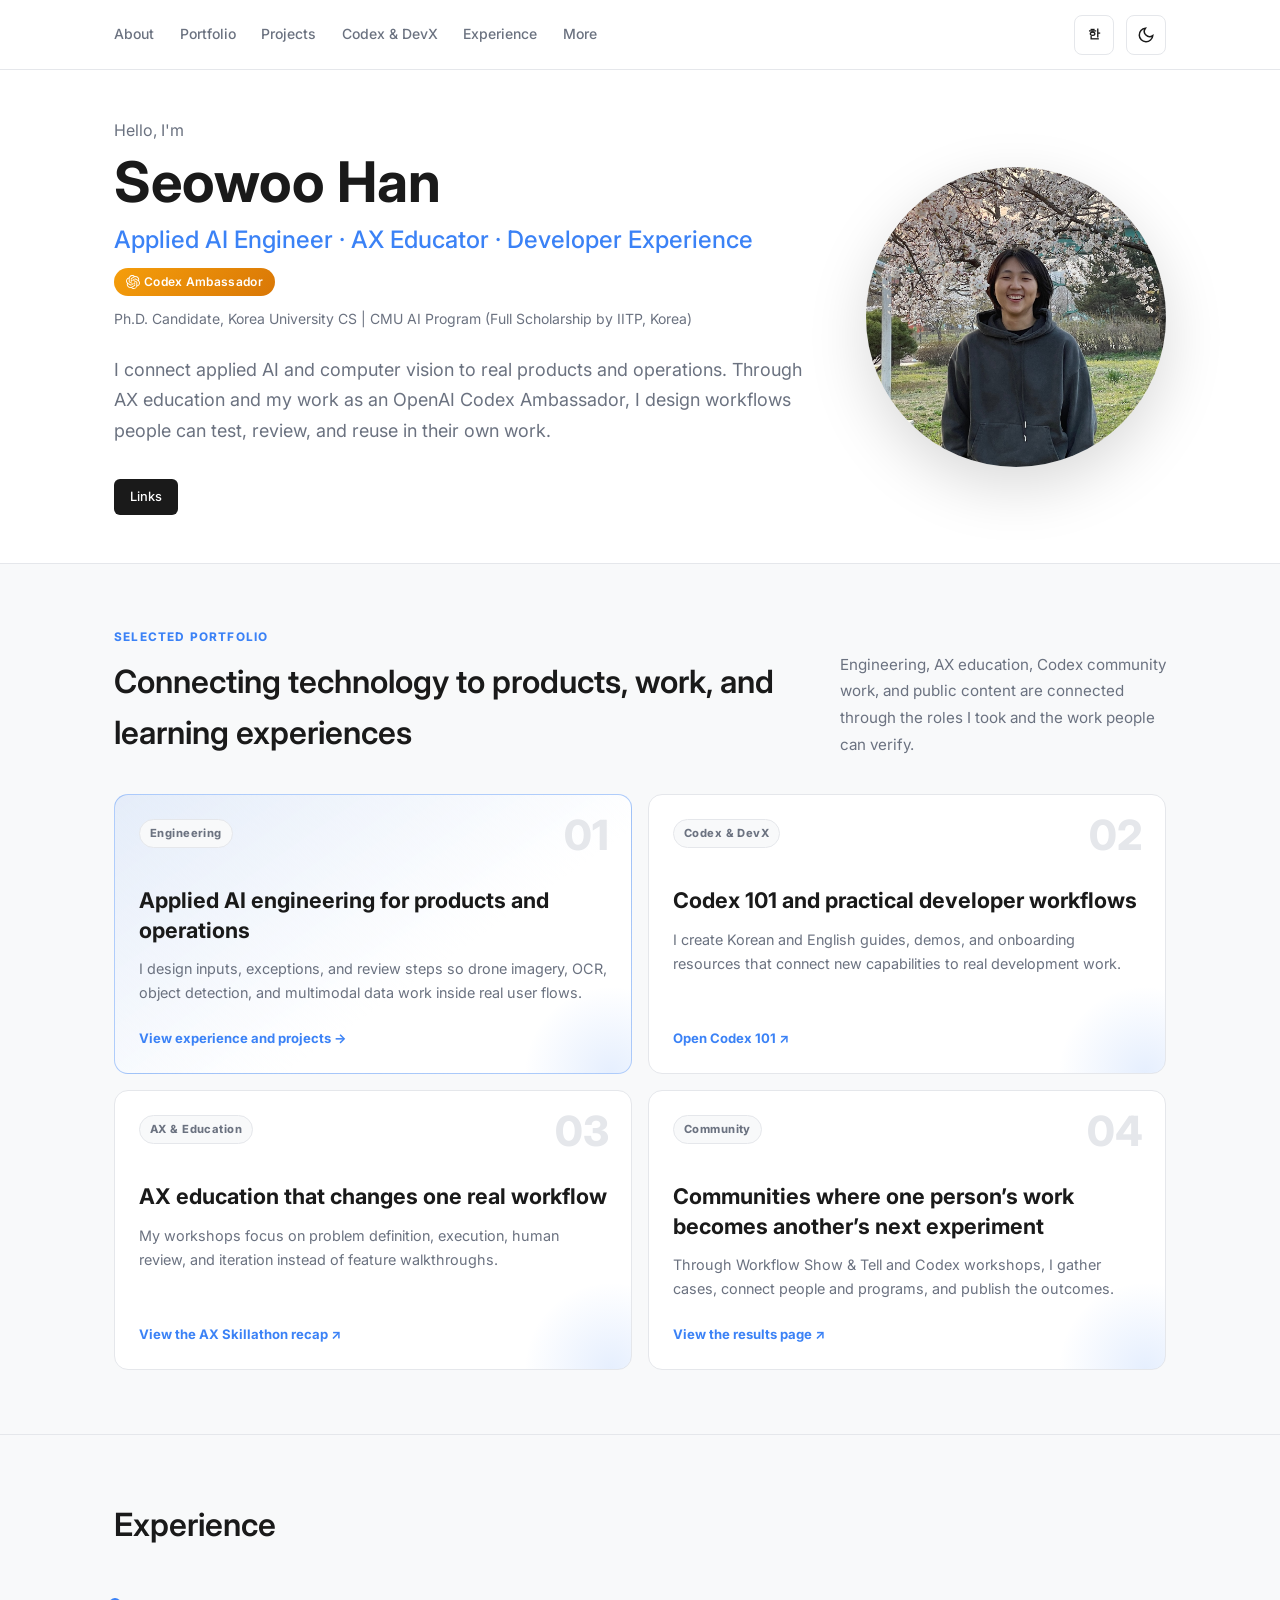
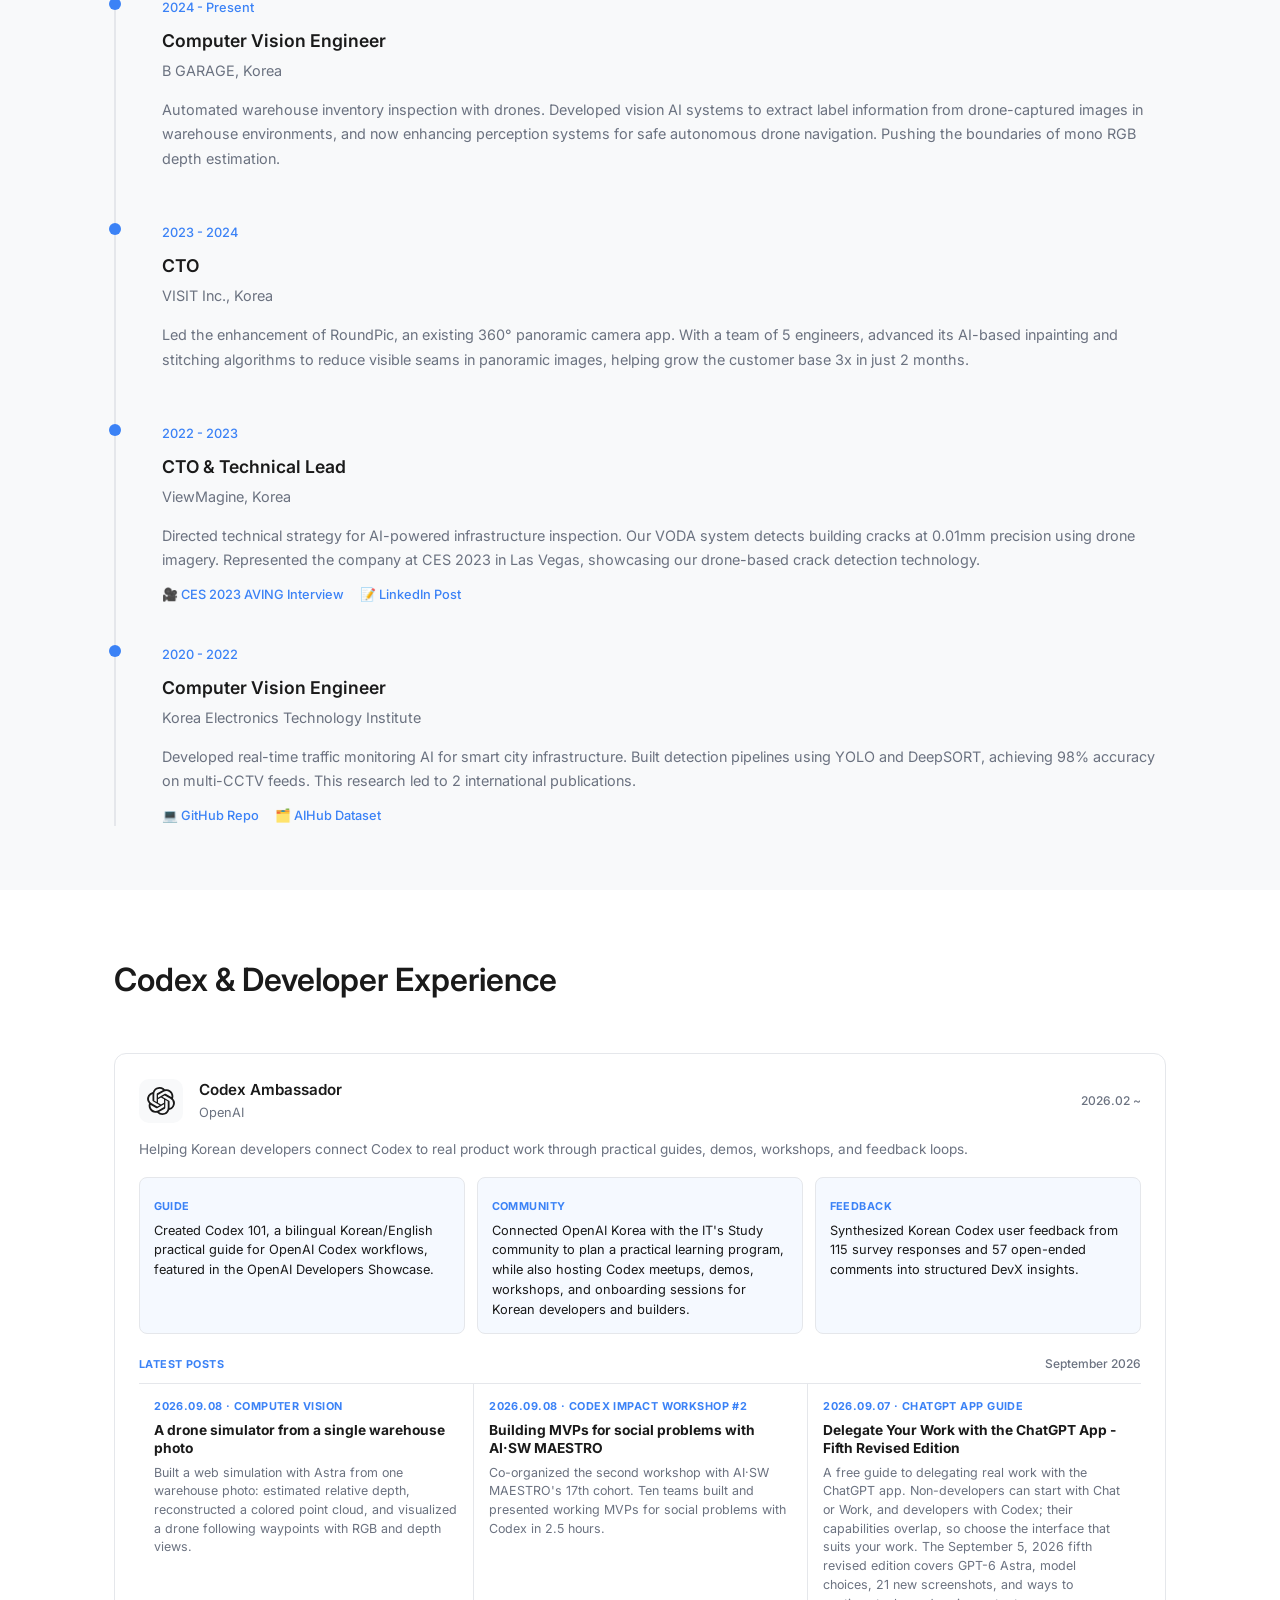
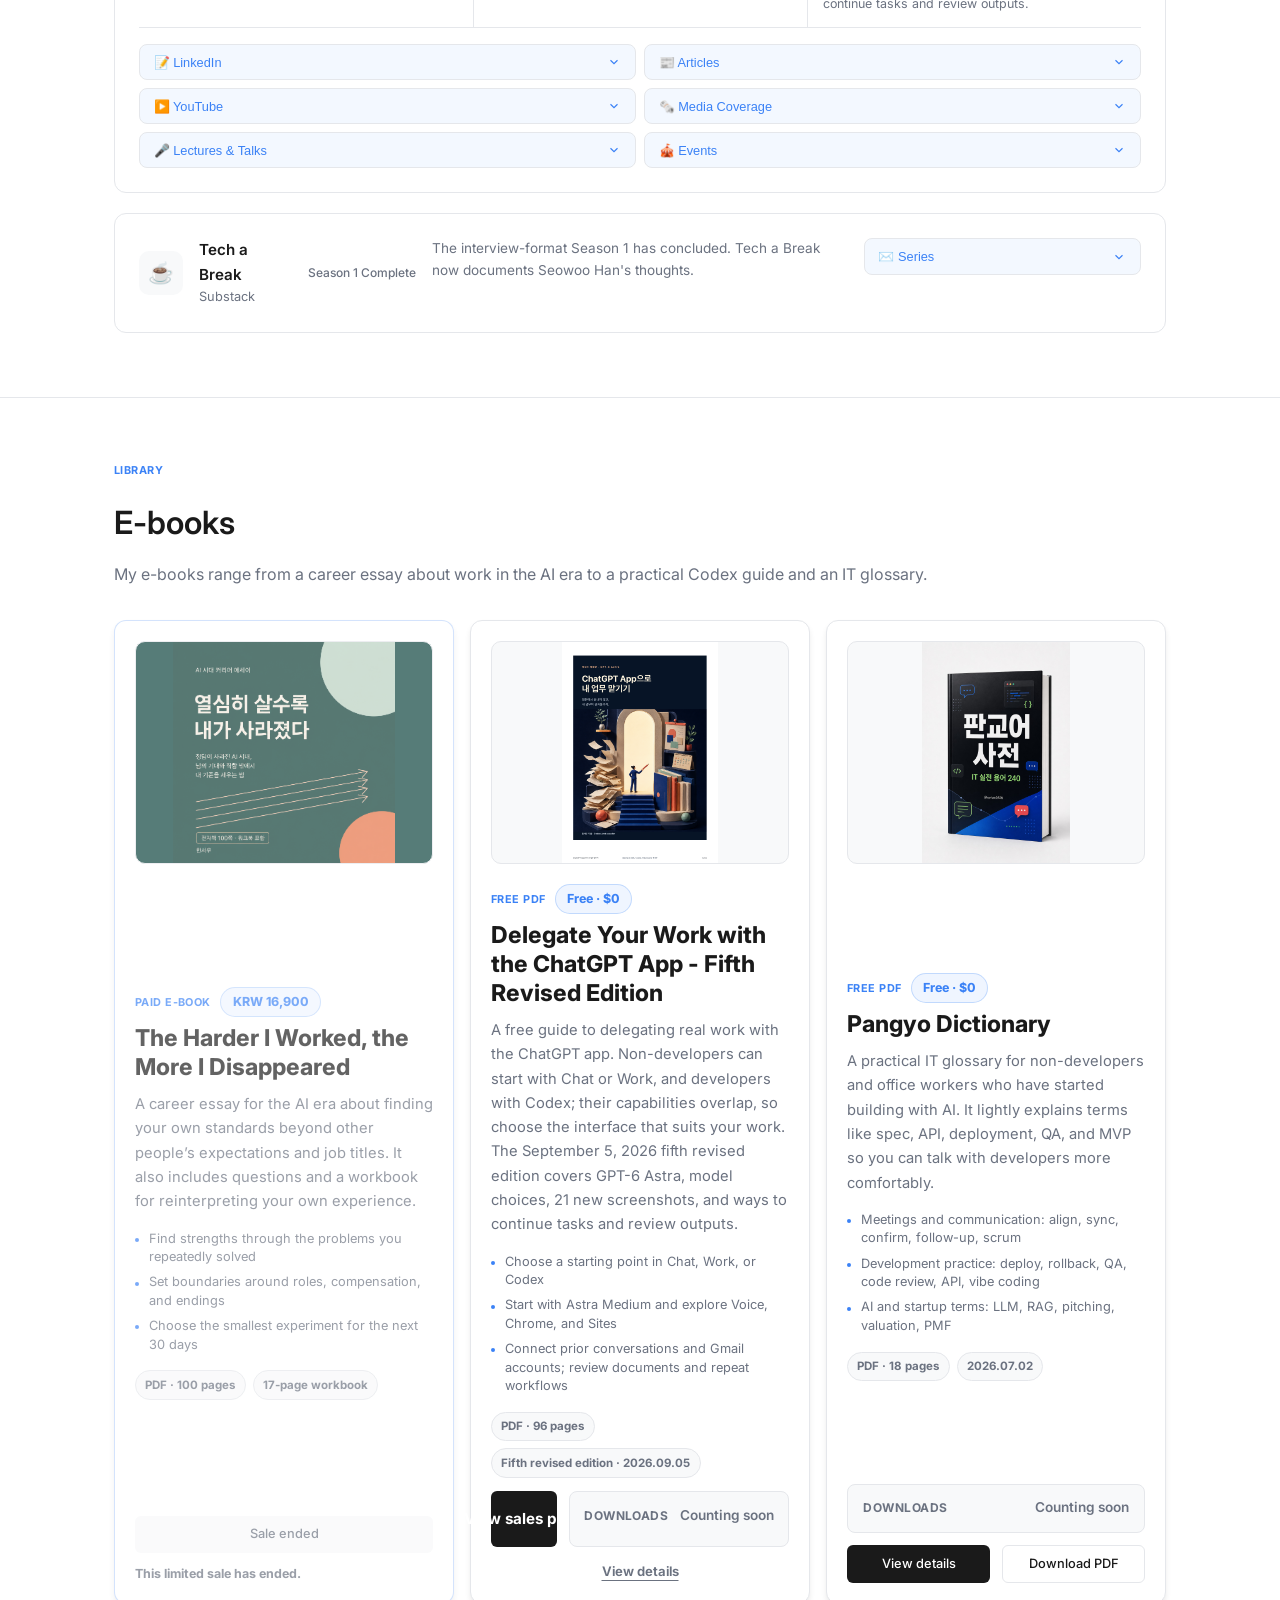
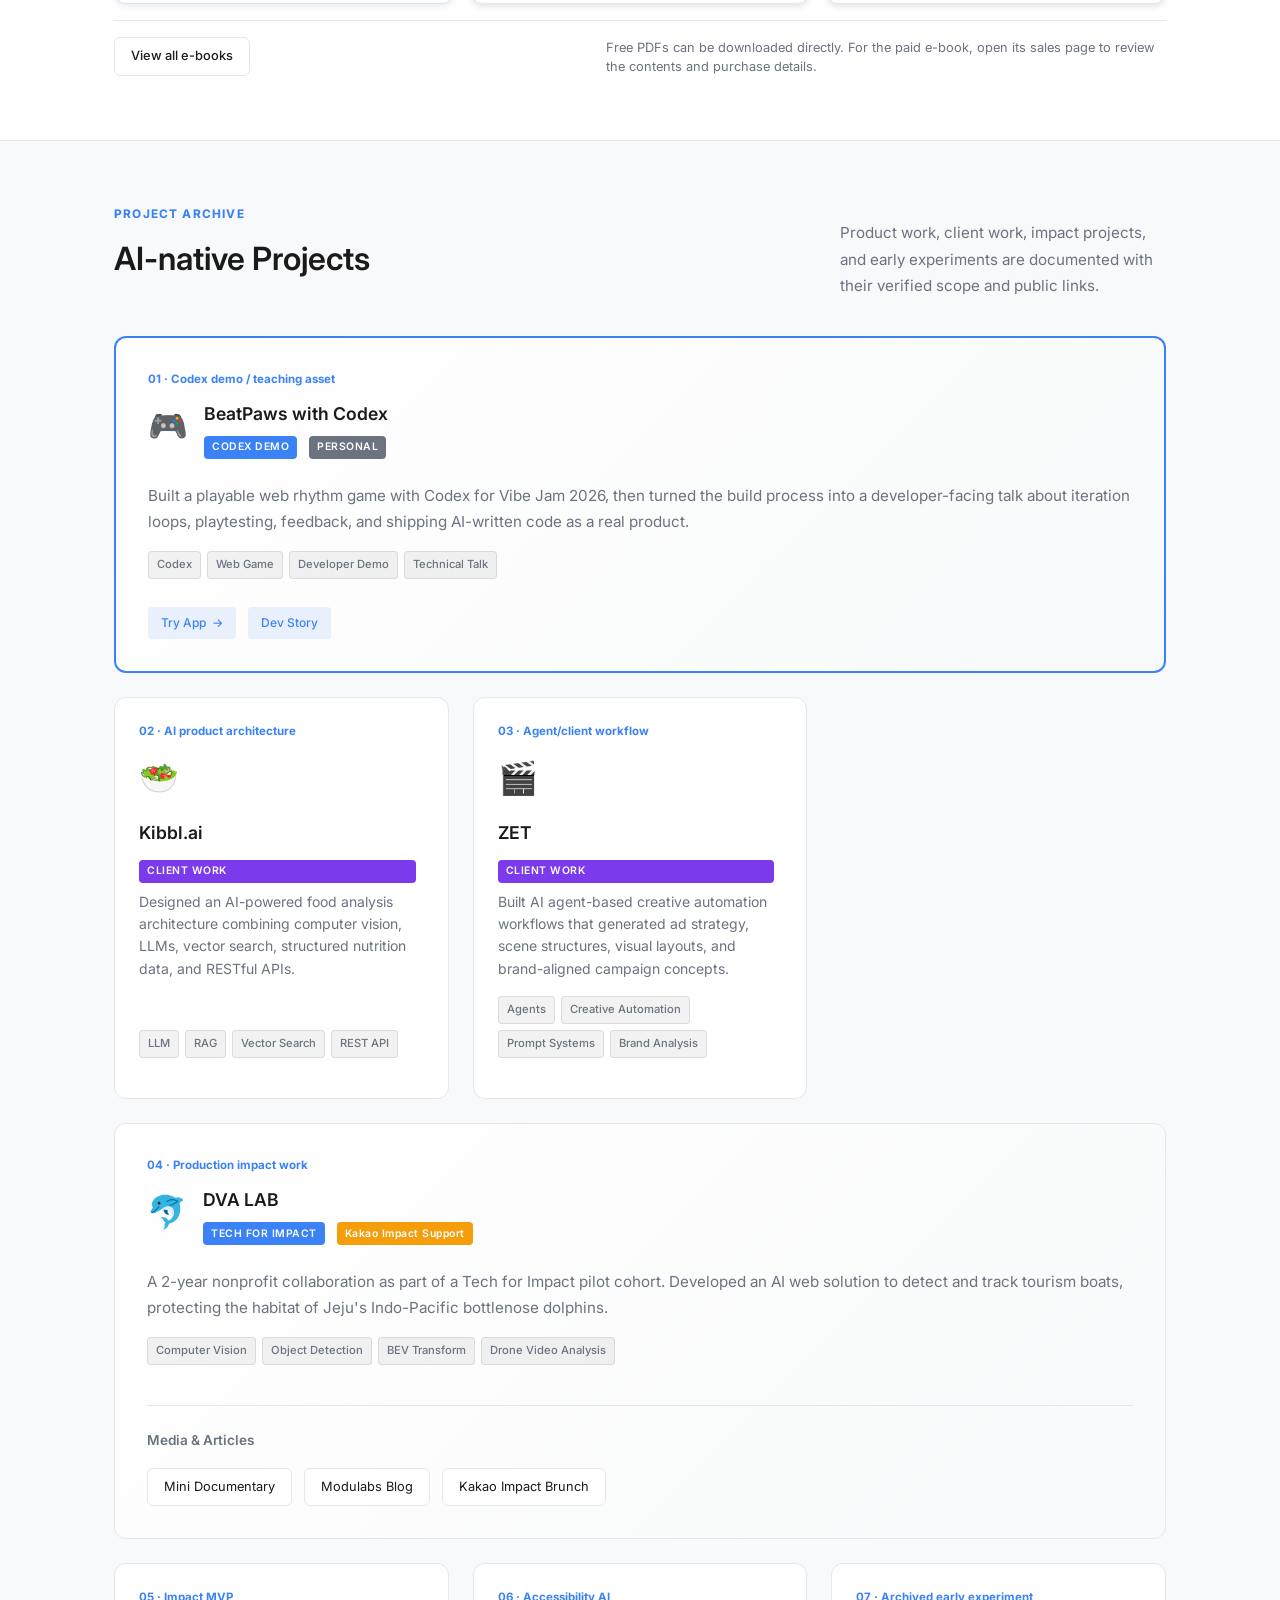
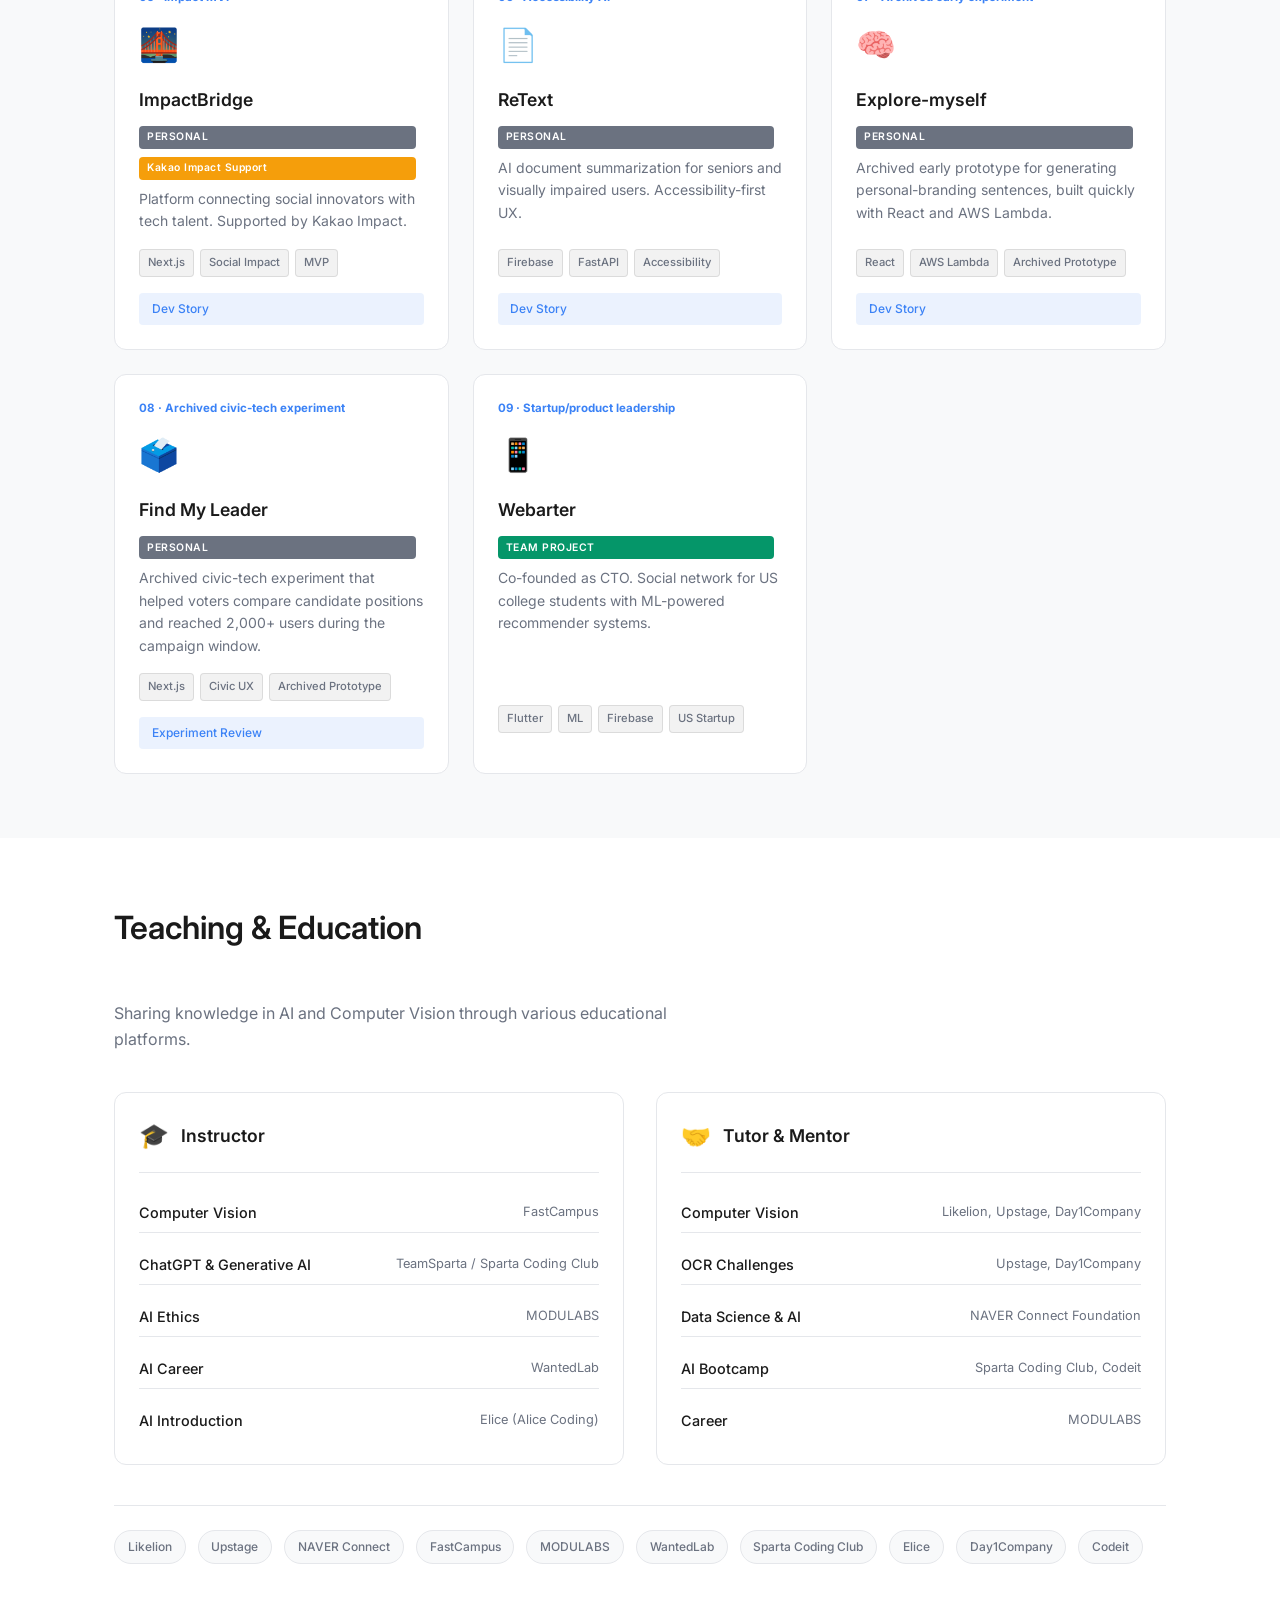
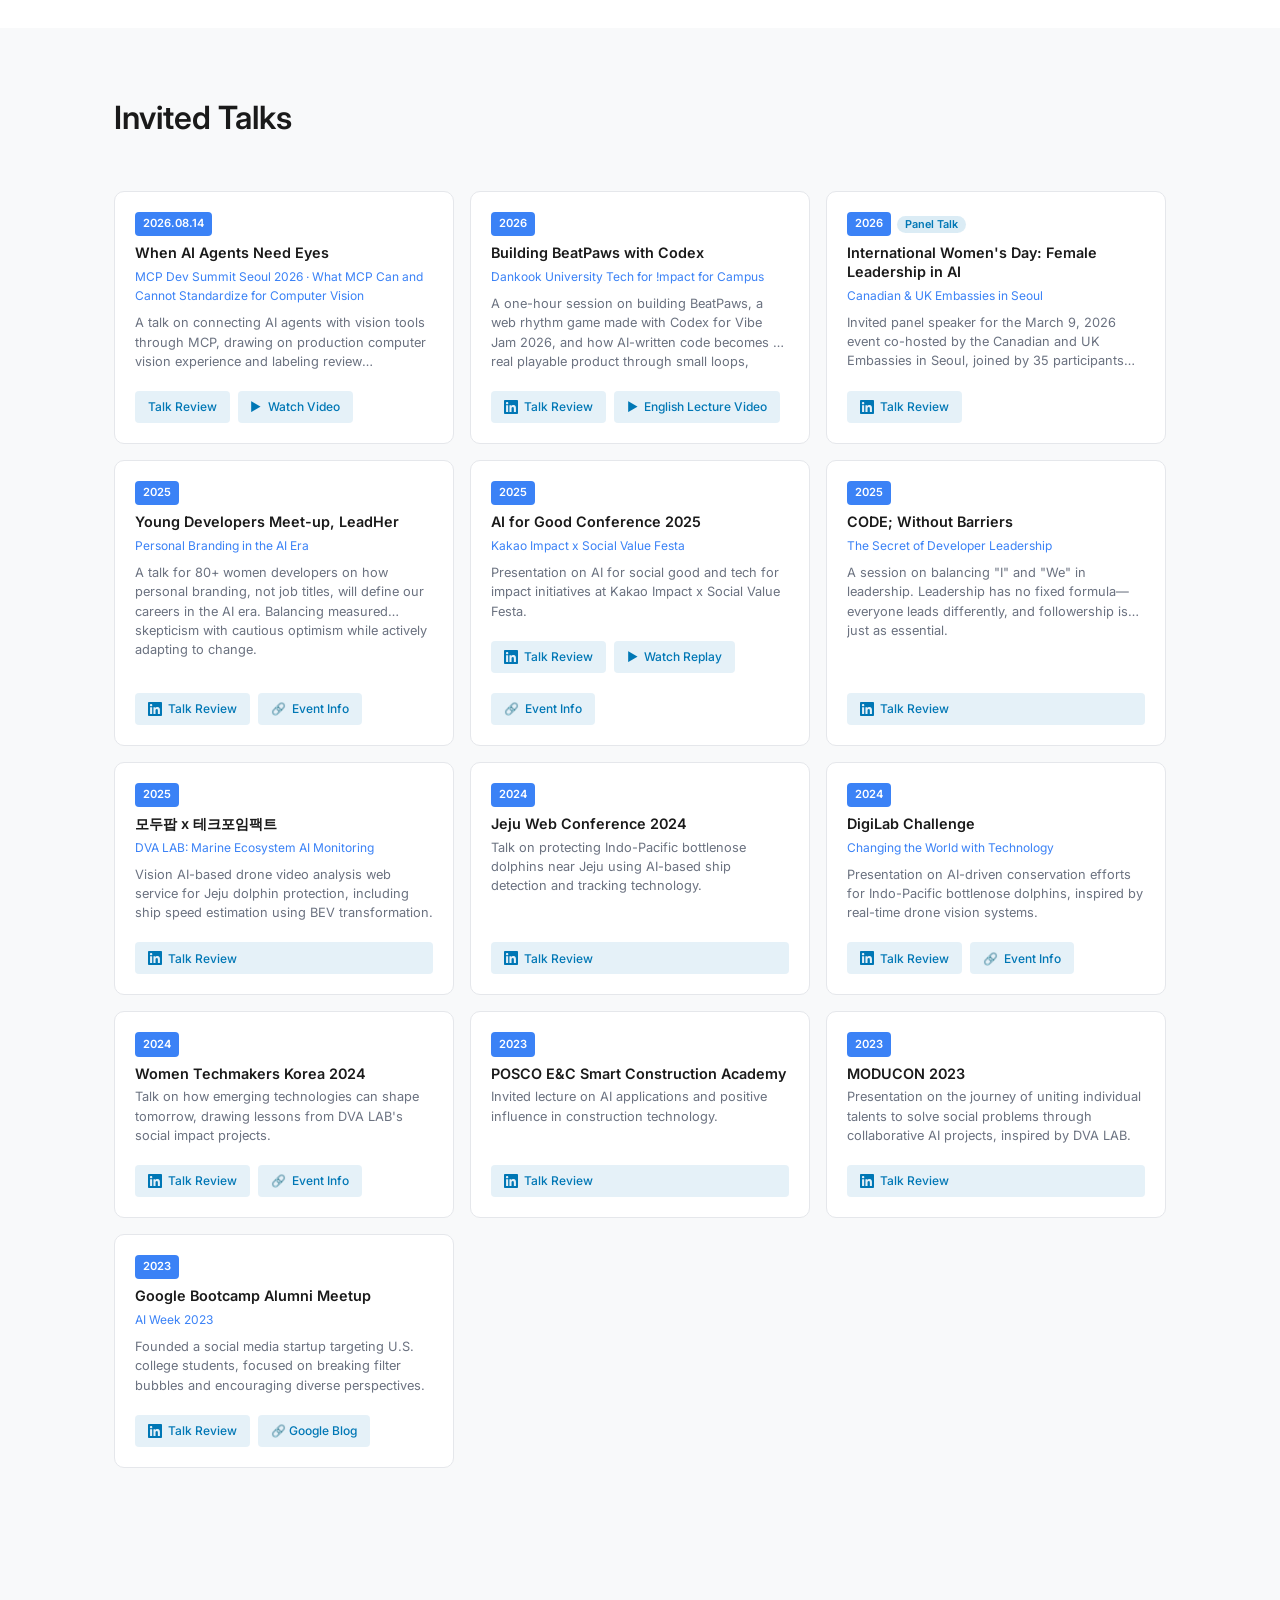
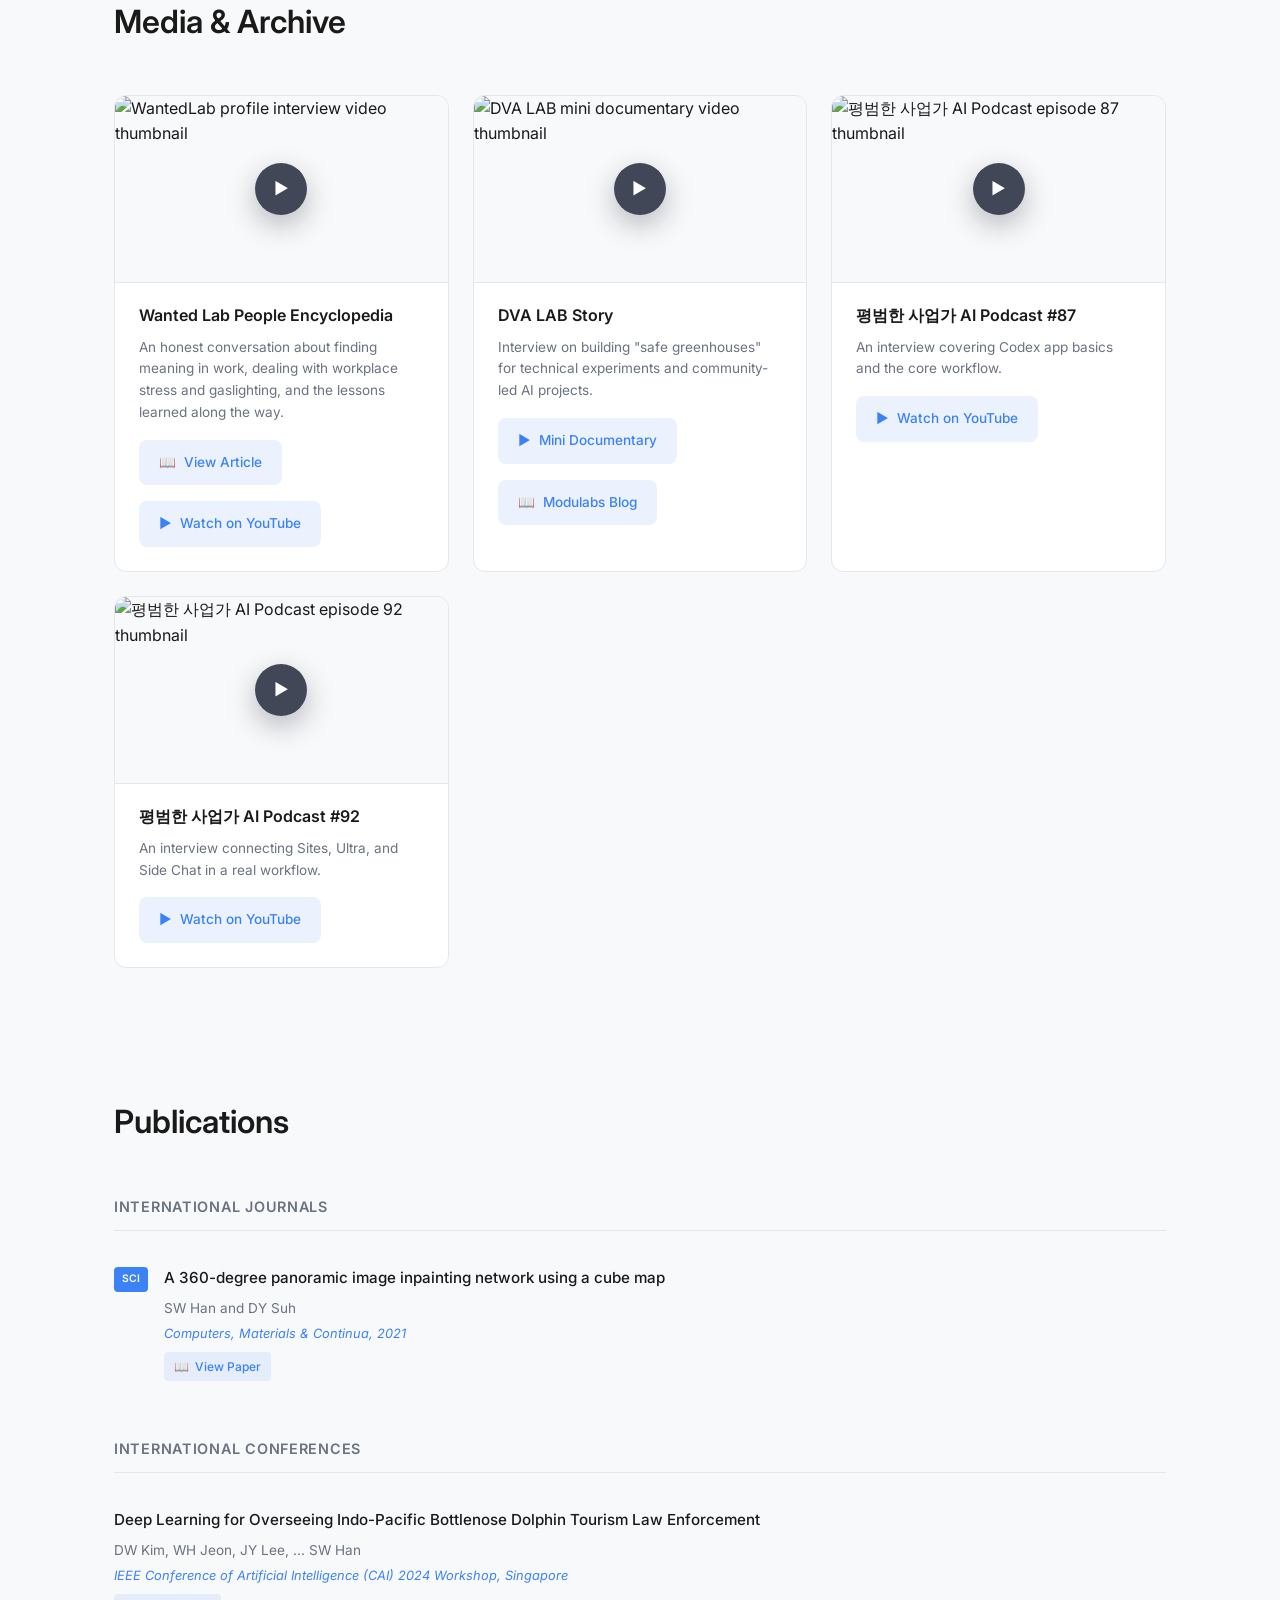
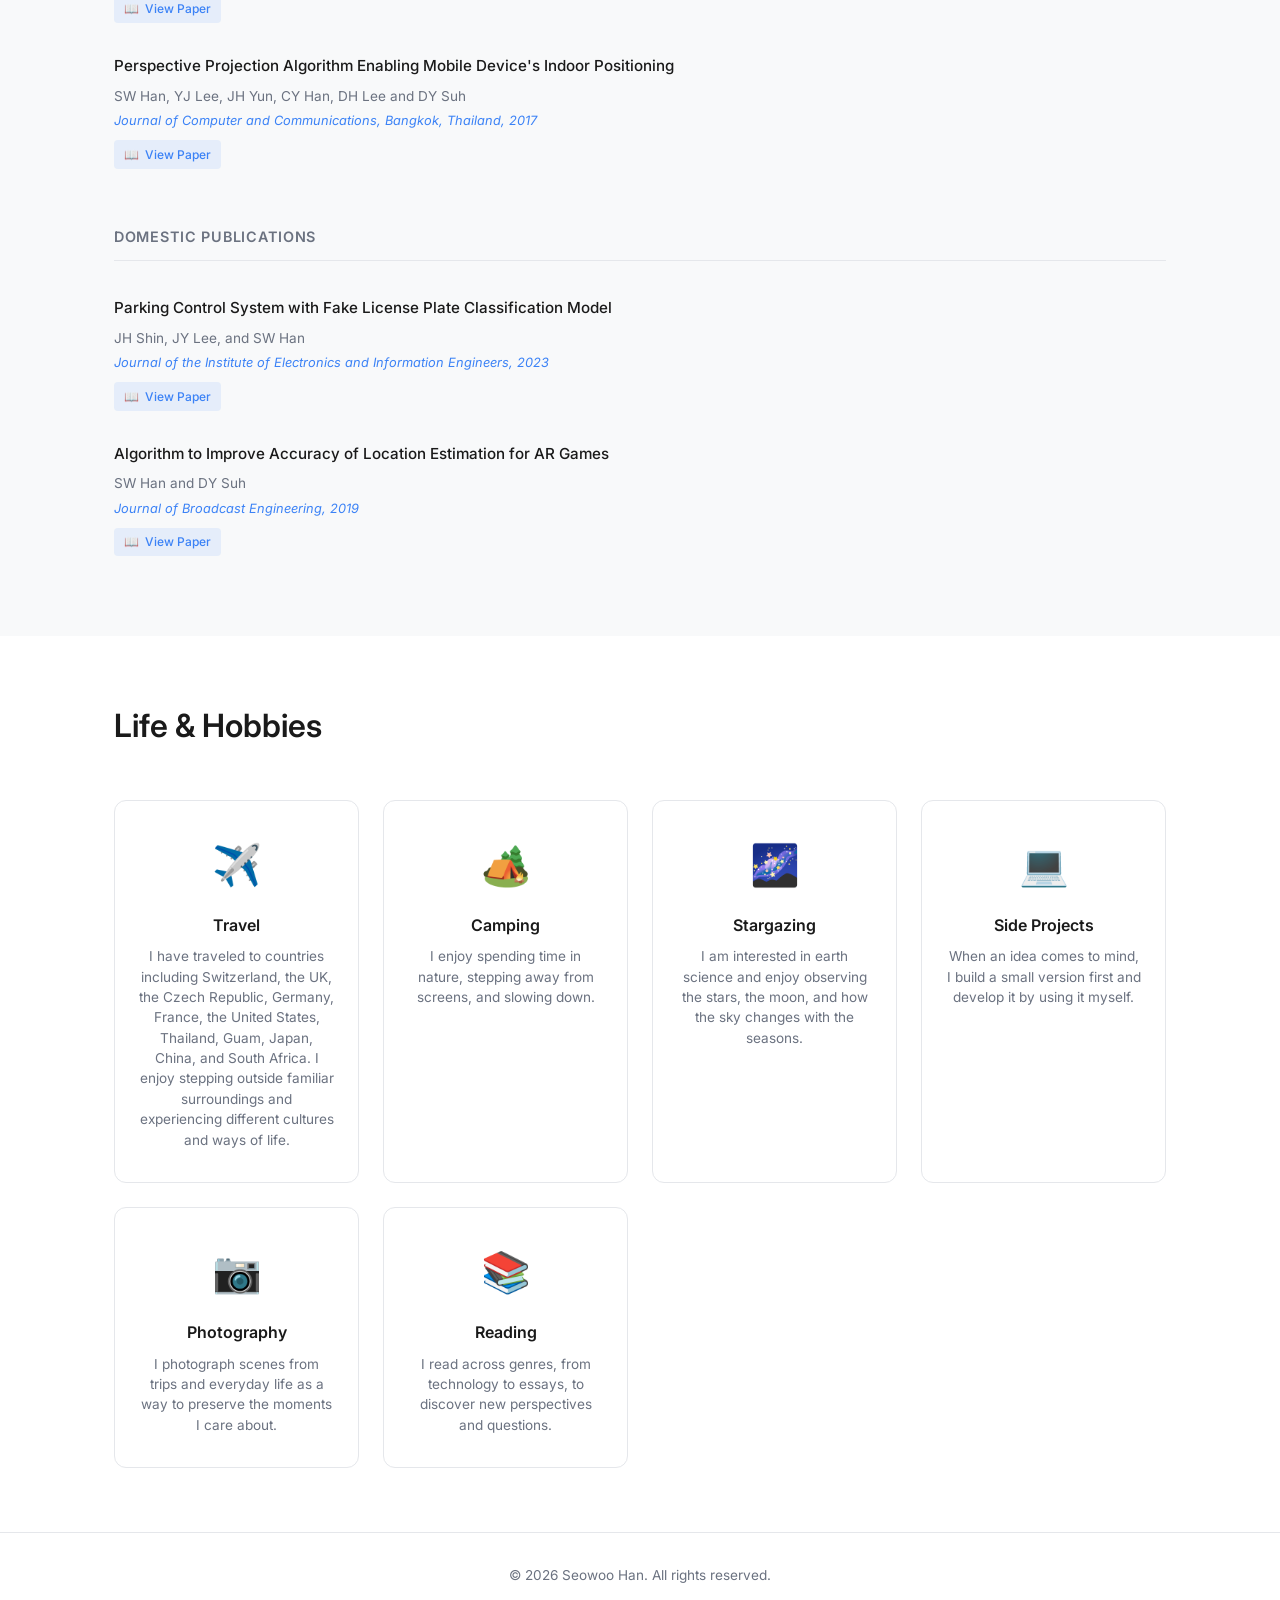
==== commit c705cf28: "Refresh September portfolio posts in publication order" ====
--- a/index.html
+++ b/index.html
@@ -323,40 +323,32 @@
                     </div>
                     <div class="ambassador-latest">
                         <div class="ambassador-latest-header">
-                            <span class="proof-label" data-i18n="ecosystem.latest.label">Latest field notes</span>
+                            <span class="proof-label" data-i18n="ecosystem.latest.label">Latest posts</span>
                             <span class="ambassador-date" data-i18n="ecosystem.latest.date">September 2026</span>
                         </div>
                         <ul class="ambassador-latest-list">
+                            <li>
+                                <a href="https://www.linkedin.com/feed/update/urn:li:activity:7502872553275797504/"
+                                    class="latest-note-link" target="_blank" rel="noopener">
+                                    <span class="latest-note-kicker" data-i18n="ecosystem.latest.drone.kicker">2026.09.08 · Computer Vision</span>
+                                    <strong data-i18n="ecosystem.latest.drone.title">A drone simulator from a single warehouse photo</strong>
+                                    <span data-i18n="ecosystem.latest.drone.desc">Built a web simulation with Astra from one warehouse photo: estimated relative depth, reconstructed a colored point cloud, and visualized a drone following waypoints with RGB and depth views.</span>
+                                </a>
+                            </li>
                             <li>
                                 <a href="https://www.linkedin.com/feed/update/urn:li:activity:7502860128228945920/"
                                     class="latest-note-link" target="_blank" rel="noopener">
-                                    <span class="latest-note-kicker" data-i18n="ecosystem.latest.impact2.kicker">2026.09.04 · Codex Impact Workshop #2</span>
+                                    <span class="latest-note-kicker" data-i18n="ecosystem.latest.impact2.kicker">2026.09.08 · Codex Impact Workshop #2</span>
                                     <strong data-i18n="ecosystem.latest.impact2.title">Building MVPs for social problems with AI·SW MAESTRO</strong>
                                     <span data-i18n="ecosystem.latest.impact2.desc">Co-organized the second workshop with AI·SW MAESTRO's 17th cohort. Ten teams built and presented working MVPs for social problems with Codex in 2.5 hours.</span>
                                 </a>
                             </li>
                             <li>
-                                <a href="https://www.linkedin.com/pulse/codex%25EB%25A1%259C-roboflow-mcp-%25ED%2599%259C%25EC%259A%25A9%25ED%2595%25B4%25EC%2584%259C-%25EB%2583%2589%25EC%259E%25A5%25EA%25B3%25A0-%25EC%259C%25A0%25ED%2586%25B5%25EA%25B8%25B0%25ED%2595%259C-%25EC%259B%25B9%25EC%2595%25B1-%25EB%25A7%258C%25EB%2593%25A4%25EA%25B8%25B0-seowoo-han-b16vc/"
+                                <a href="https://www.linkedin.com/feed/update/urn:li:activity:7502497156403232768/"
                                     class="latest-note-link" target="_blank" rel="noopener">
-                                    <span class="latest-note-kicker" data-i18n="ecosystem.latest.roboflow.kicker">Roboflow MCP</span>
-                                    <strong data-i18n="ecosystem.latest.roboflow.title">Fridge expiry-date web app with Codex + Roboflow MCP</strong>
-                                    <span data-i18n="ecosystem.latest.roboflow.desc">A practical walkthrough of MCP tool discovery, read-only dataset search, safe key handling, and turning computer-vision inference into an app workflow.</span>
-                                </a>
-                            </li>
-                            <li>
-                                <a href="https://www.latpeed.com/products/W6f-t"
-                                    class="latest-note-link" target="_blank" rel="noopener">
-                                    <span class="latest-note-kicker" data-i18n="ecosystem.latest.onboarding.kicker">Codex onboarding</span>
+                                    <span class="latest-note-kicker" data-i18n="ecosystem.latest.onboarding.kicker">2026.09.07 · ChatGPT App guide</span>
                                     <strong data-i18n="ecosystem.latest.onboarding.title">Delegate Your Work with the ChatGPT App - Fifth Revised Edition</strong>
                                     <span data-i18n="ecosystem.latest.onboarding.desc">A free guide to delegating real work with the ChatGPT app. Non-developers can start with Chat or Work, and developers with Codex; their capabilities overlap, so choose the interface that suits your work. The September 5, 2026 fifth revised edition covers GPT-6 Astra, model choices, 21 new screenshots, and ways to continue tasks and review outputs.</span>
-                                </a>
-                            </li>
-                            <li>
-                                <a href="https://workflow-show-tell-seoul-2026.swhan0329.chatgpt.site/en"
-                                    class="latest-note-link" target="_blank" rel="noopener">
-                                    <span class="latest-note-kicker" data-i18n="ecosystem.latest.workflowShowTell.kicker">Workflow Show & Tell Seoul</span>
-                                    <strong data-i18n="ecosystem.latest.workflowShowTell.title">2026 results page</strong>
-                                    <span data-i18n="ecosystem.latest.workflowShowTell.desc">A public record of the event outcomes, participant workflows, and the community experience around practical AI work.</span>
                                 </a>
                             </li>
                         </ul>
@@ -372,13 +364,15 @@
                                 </svg>
                             </button>
                             <div class="ambassador-accordion-content">
+                                <a href="https://www.linkedin.com/feed/update/urn:li:activity:7502872553275797504/" class="accordion-link" target="_blank" rel="noopener"><span data-i18n="ecosystem.link.droneSimulator">2026.09.08 A drone simulator from a single warehouse photo</span></a>
                                 <a href="https://www.linkedin.com/feed/update/urn:li:activity:7502860128228945920/"
                                     class="accordion-link" target="_blank" rel="noopener">
-                                    <span data-i18n="ecosystem.link.codexImpact2Recap">2026.09.04 Codex Impact Workshop #2 recap</span>
+                                    <span data-i18n="ecosystem.link.codexImpact2Recap">2026.09.08 Codex Impact Workshop #2 recap</span>
                                     <svg viewBox="0 0 24 24" fill="none" stroke="currentColor" stroke-width="2" width="12" height="12">
                                         <path d="M7 17l9.2-9.2M17 17V7H7" />
                                     </svg>
                                 </a>
+                                <a href="https://www.linkedin.com/feed/update/urn:li:activity:7502497156403232768/" class="accordion-link" target="_blank" rel="noopener"><span data-i18n="ecosystem.link.guideFifthEdition">2026.09.07 ChatGPT App guide - Fifth Revised Edition</span></a>
                                 <a href="https://www.linkedin.com/posts/swhan0329_%EC%A7%80%EB%82%9C%EC%A3%BC%EC%97%90%EB%8A%94-day1-company%EC%9D%98-ax-skillathon%EC%97%90%EC%84%9C-%EA%B0%95%EC%82%AC%EB%A1%9C-%EC%B0%B8%EC%97%AC%ED%95%B4-ugcPost-7487659756220739585-vfO4/?utm_source=share&amp;utm_medium=member_desktop&amp;rcm=ACoAACimJR0Br8v_4BtYUPP6uMnFeuVVGbc8Zsc"
                                     class="accordion-link" target="_blank" rel="noopener">
                                     <span data-i18n="ecosystem.link.day1AxSkillathon">Day1 Company AX Skillathon: Codex and Skill workshop</span>
@@ -386,16 +380,16 @@
                                         <path d="M7 17l9.2-9.2M17 17V7H7" />
                                     </svg>
                                 </a>
+                                <a href="https://www.linkedin.com/posts/yeonju-oh-a23673278_%EC%9D%B4%EB%B2%88-%EC%9E%87%EC%B8%A0-%EC%8A%A4%ED%84%B0%EB%94%94-%ED%94%84%EB%A1%9C%EA%B7%B8%EB%9E%A8%EC%9D%84-%EC%95%84%EB%82%8C%EC%97%86%EC%9D%B4-%EB%93%A0%EB%93%A0%ED%9E%88-%EC%A7%80%EC%9B%90%ED%95%B4%EC%A3%BC%EC%8B%9C%EB%8A%94-openai-%EC%BD%94%EB%A6%AC%EC%95%84-share-7483014549416140800-4T96/?utm_source=share&amp;utm_medium=member_desktop&amp;rcm=ACoAACimJR0Br8v_4BtYUPP6uMnFeuVVGbc8Zsc"
+                                    class="accordion-link" target="_blank" rel="noopener">
+                                    <span data-i18n="ecosystem.link.itsStudyPlanning">IT's Study: OpenAI Korea collaboration and program planning</span>
+                                    <svg viewBox="0 0 24 24" fill="none" stroke="currentColor" stroke-width="2" width="12" height="12">
+                                        <path d="M7 17l9.2-9.2M17 17V7H7" />
+                                    </svg>
+                                </a>
                                 <a href="https://www.linkedin.com/posts/swhan0329_codex-openai-openaibuildweek-activity-7482600740432277504-KO4P?utm_source=share&amp;utm_medium=member_desktop&amp;rcm=ACoAACimJR0Br8v_4BtYUPP6uMnFeuVVGbc8Zsc"
                                     class="accordion-link" target="_blank" rel="noopener">
                                     <span data-i18n="ecosystem.link.workflowShowTellRecap">Workflow Show & Tell Seoul 2026 post-event reflection</span>
-                                    <svg viewBox="0 0 24 24" fill="none" stroke="currentColor" stroke-width="2" width="12" height="12">
-                                        <path d="M7 17l9.2-9.2M17 17V7H7" />
-                                    </svg>
-                                </a>
-                                <a href="https://www.linkedin.com/posts/yeonju-oh-a23673278_%EC%9D%B4%EB%B2%88-%EC%9E%87%EC%B8%A0-%EC%8A%A4%ED%84%B0%EB%94%94-%ED%94%84%EB%A1%9C%EA%B7%B8%EB%9E%A8%EC%9D%84-%EC%95%84%EB%82%8C%EC%97%86%EC%9D%B4-%EB%93%A0%EB%93%A0%ED%9E%88-%EC%A7%80%EC%9B%90%ED%95%B4%EC%A3%BC%EC%8B%9C%EB%8A%94-openai-%EC%BD%94%EB%A6%AC%EC%95%84-share-7483014549416140800-4T96/?utm_source=share&amp;utm_medium=member_desktop&amp;rcm=ACoAACimJR0Br8v_4BtYUPP6uMnFeuVVGbc8Zsc"
-                                    class="accordion-link" target="_blank" rel="noopener">
-                                    <span data-i18n="ecosystem.link.itsStudyPlanning">IT's Study: OpenAI Korea collaboration and program planning</span>
                                     <svg viewBox="0 0 24 24" fill="none" stroke="currentColor" stroke-width="2" width="12" height="12">
                                         <path d="M7 17l9.2-9.2M17 17V7H7" />
                                     </svg>
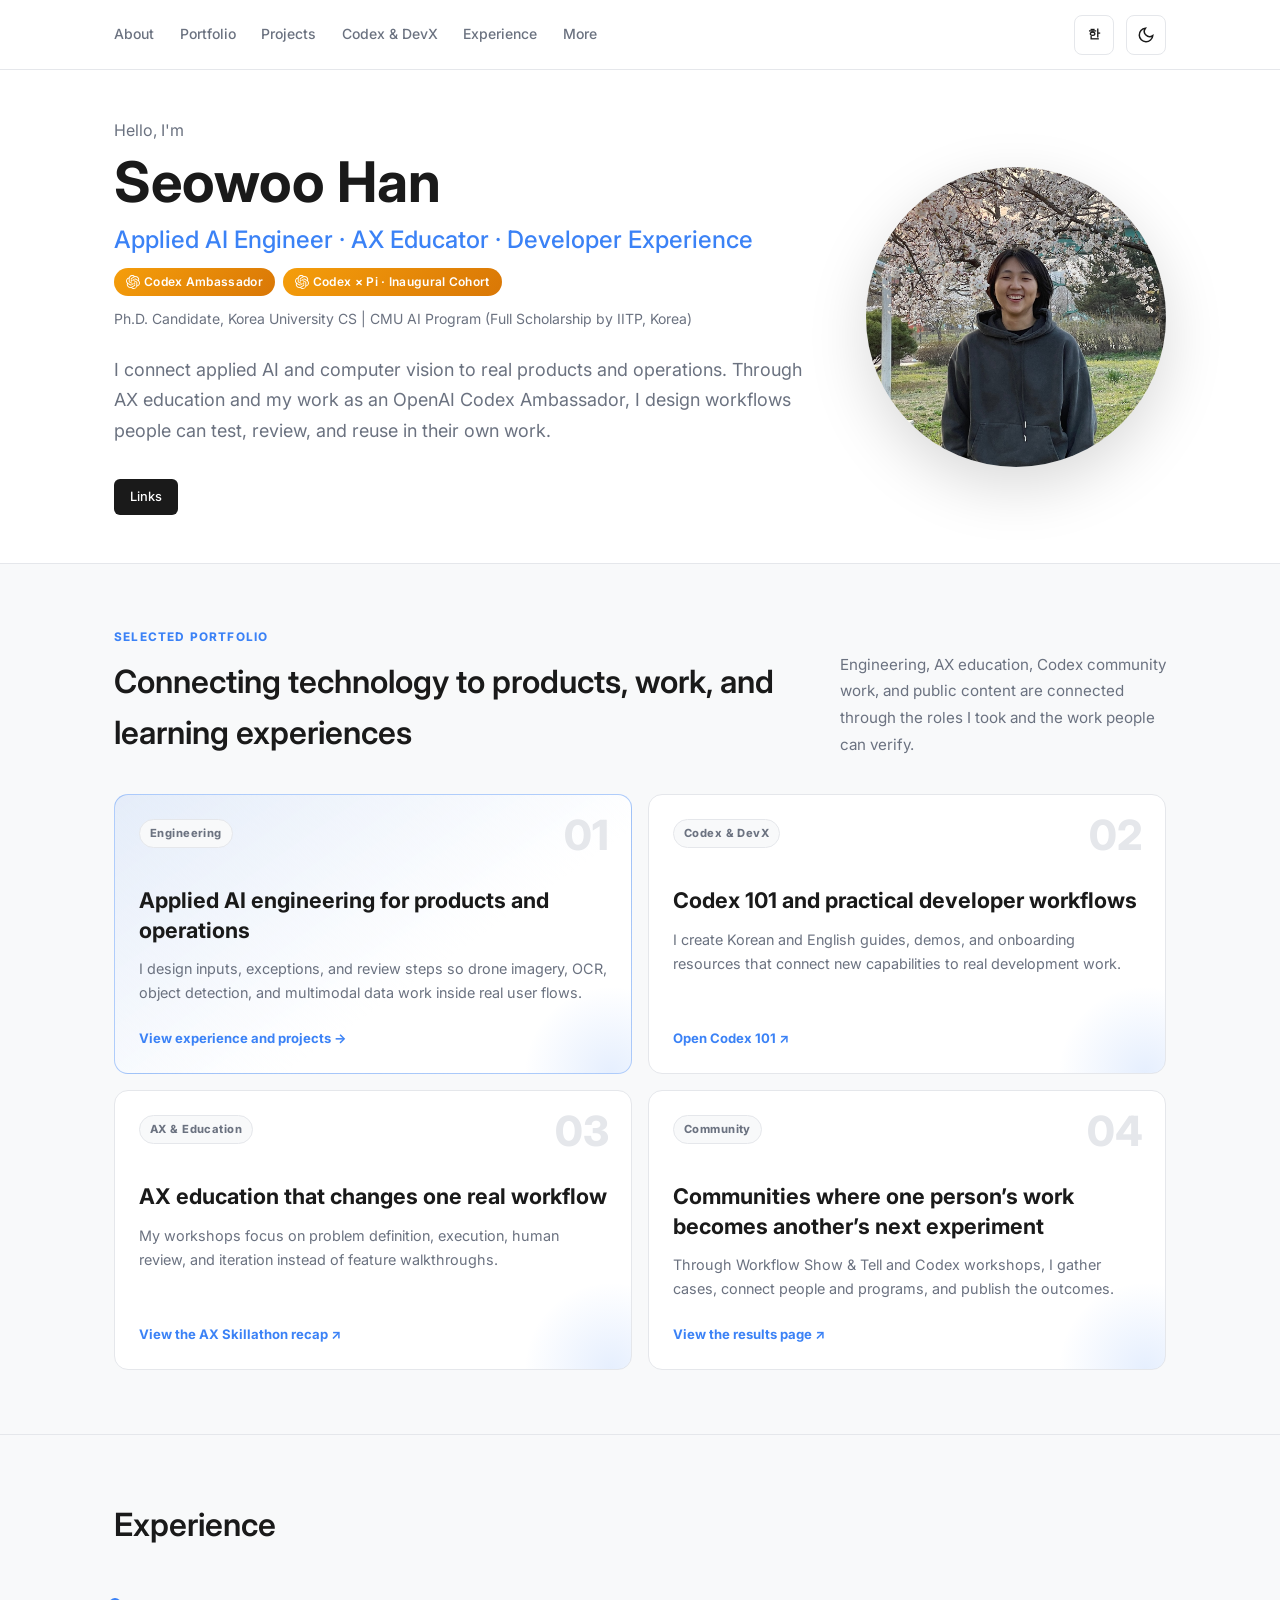
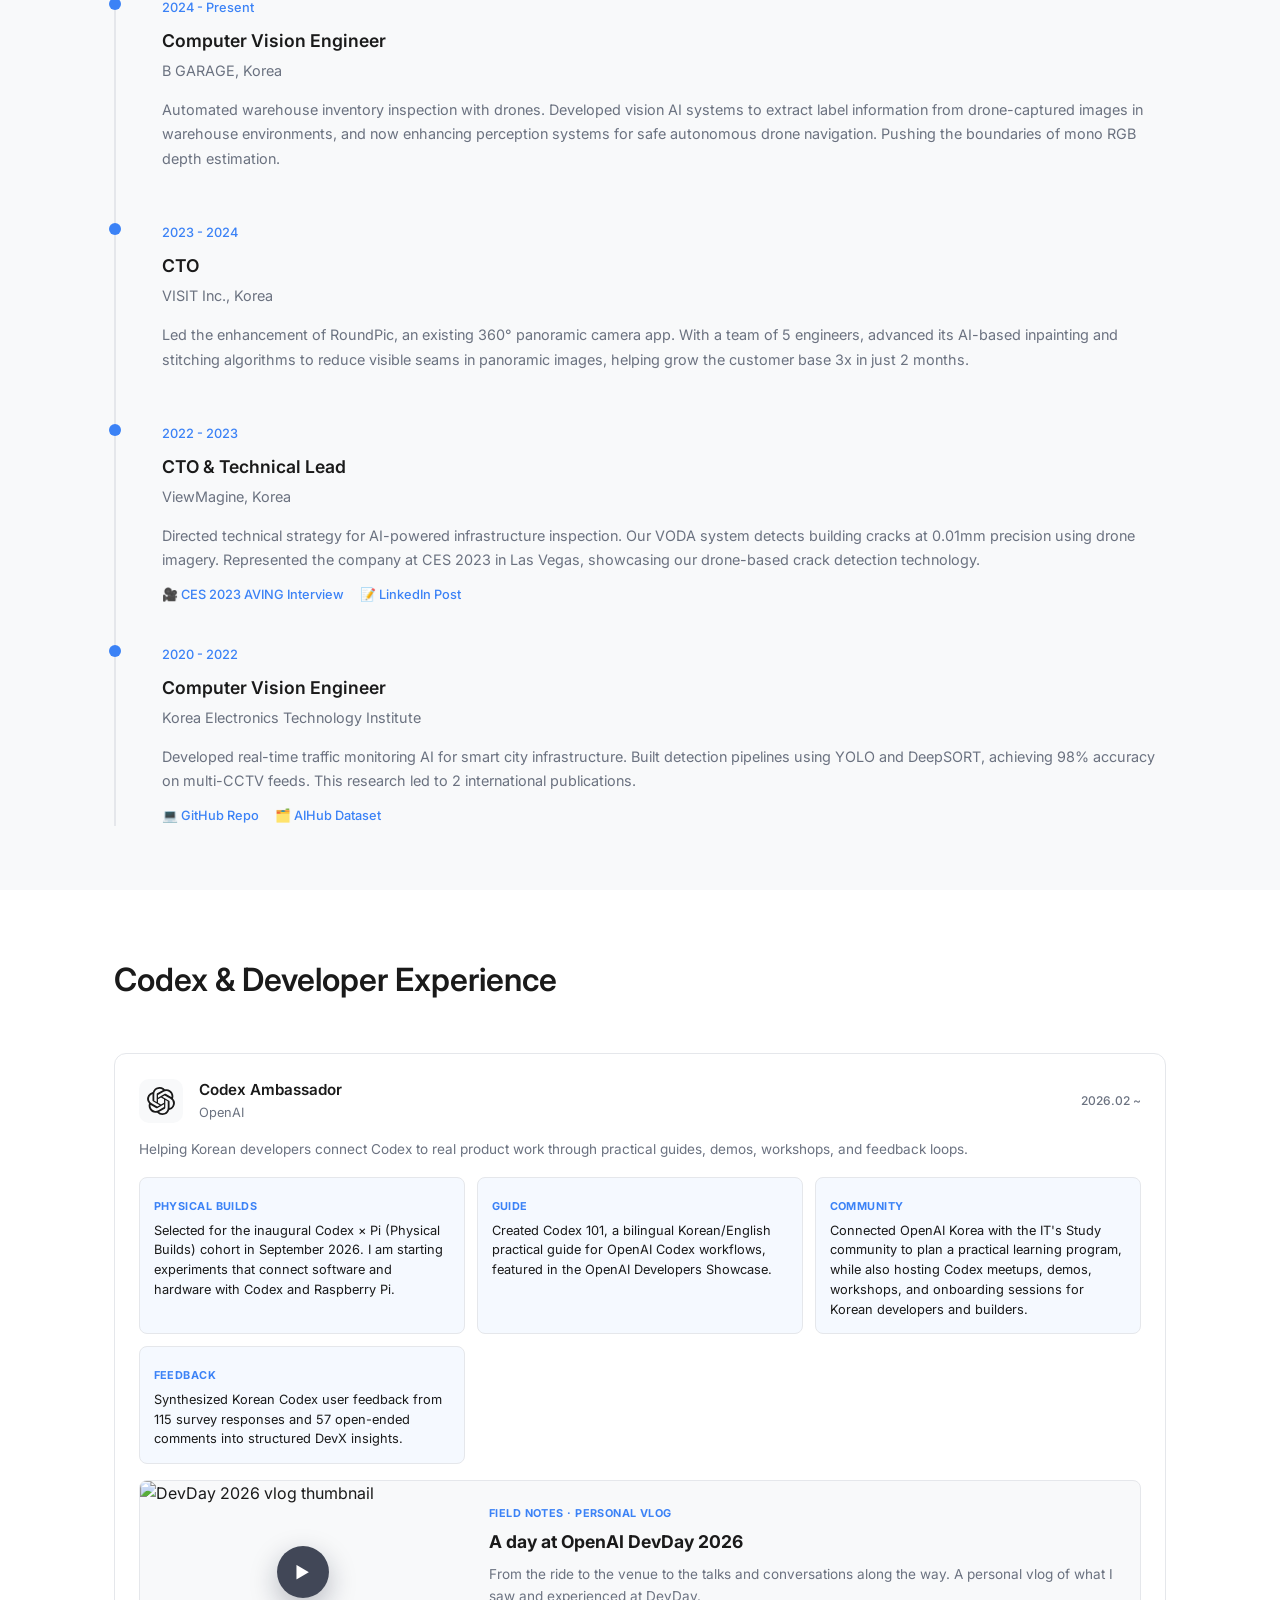
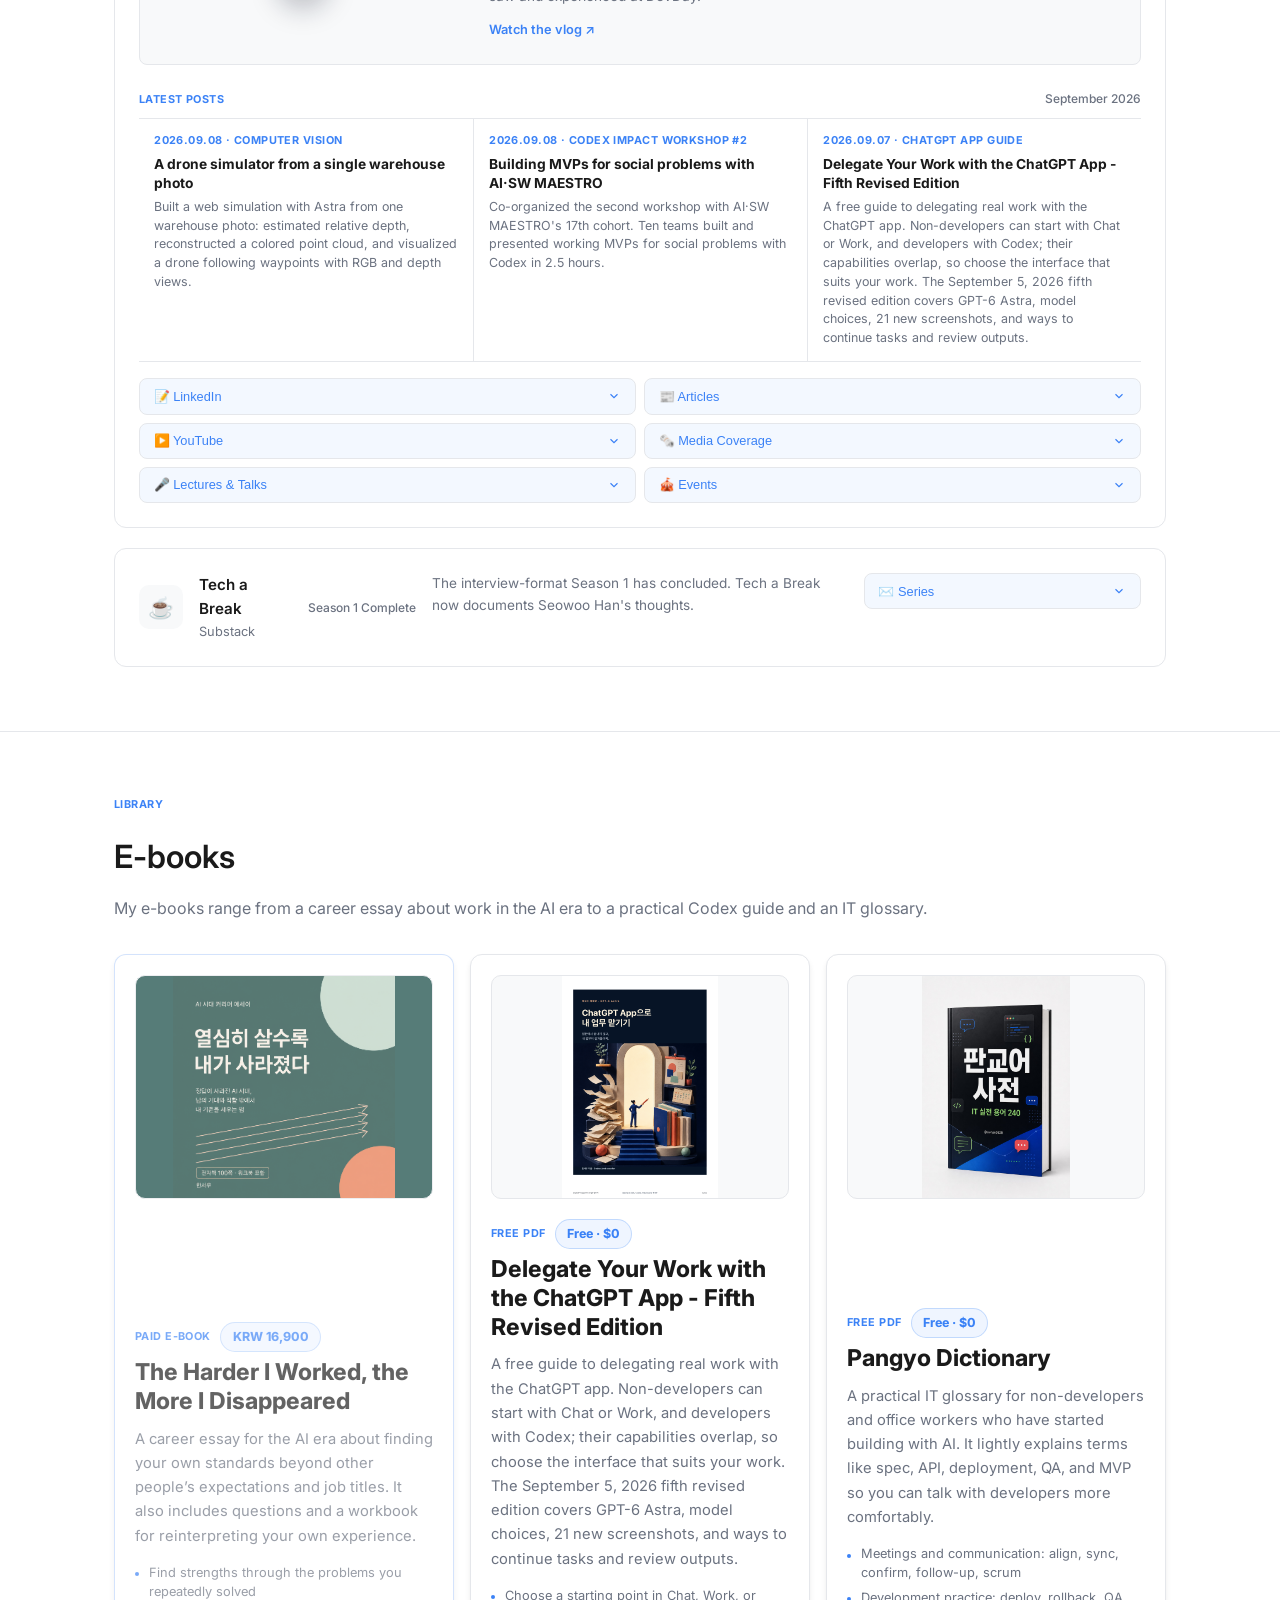
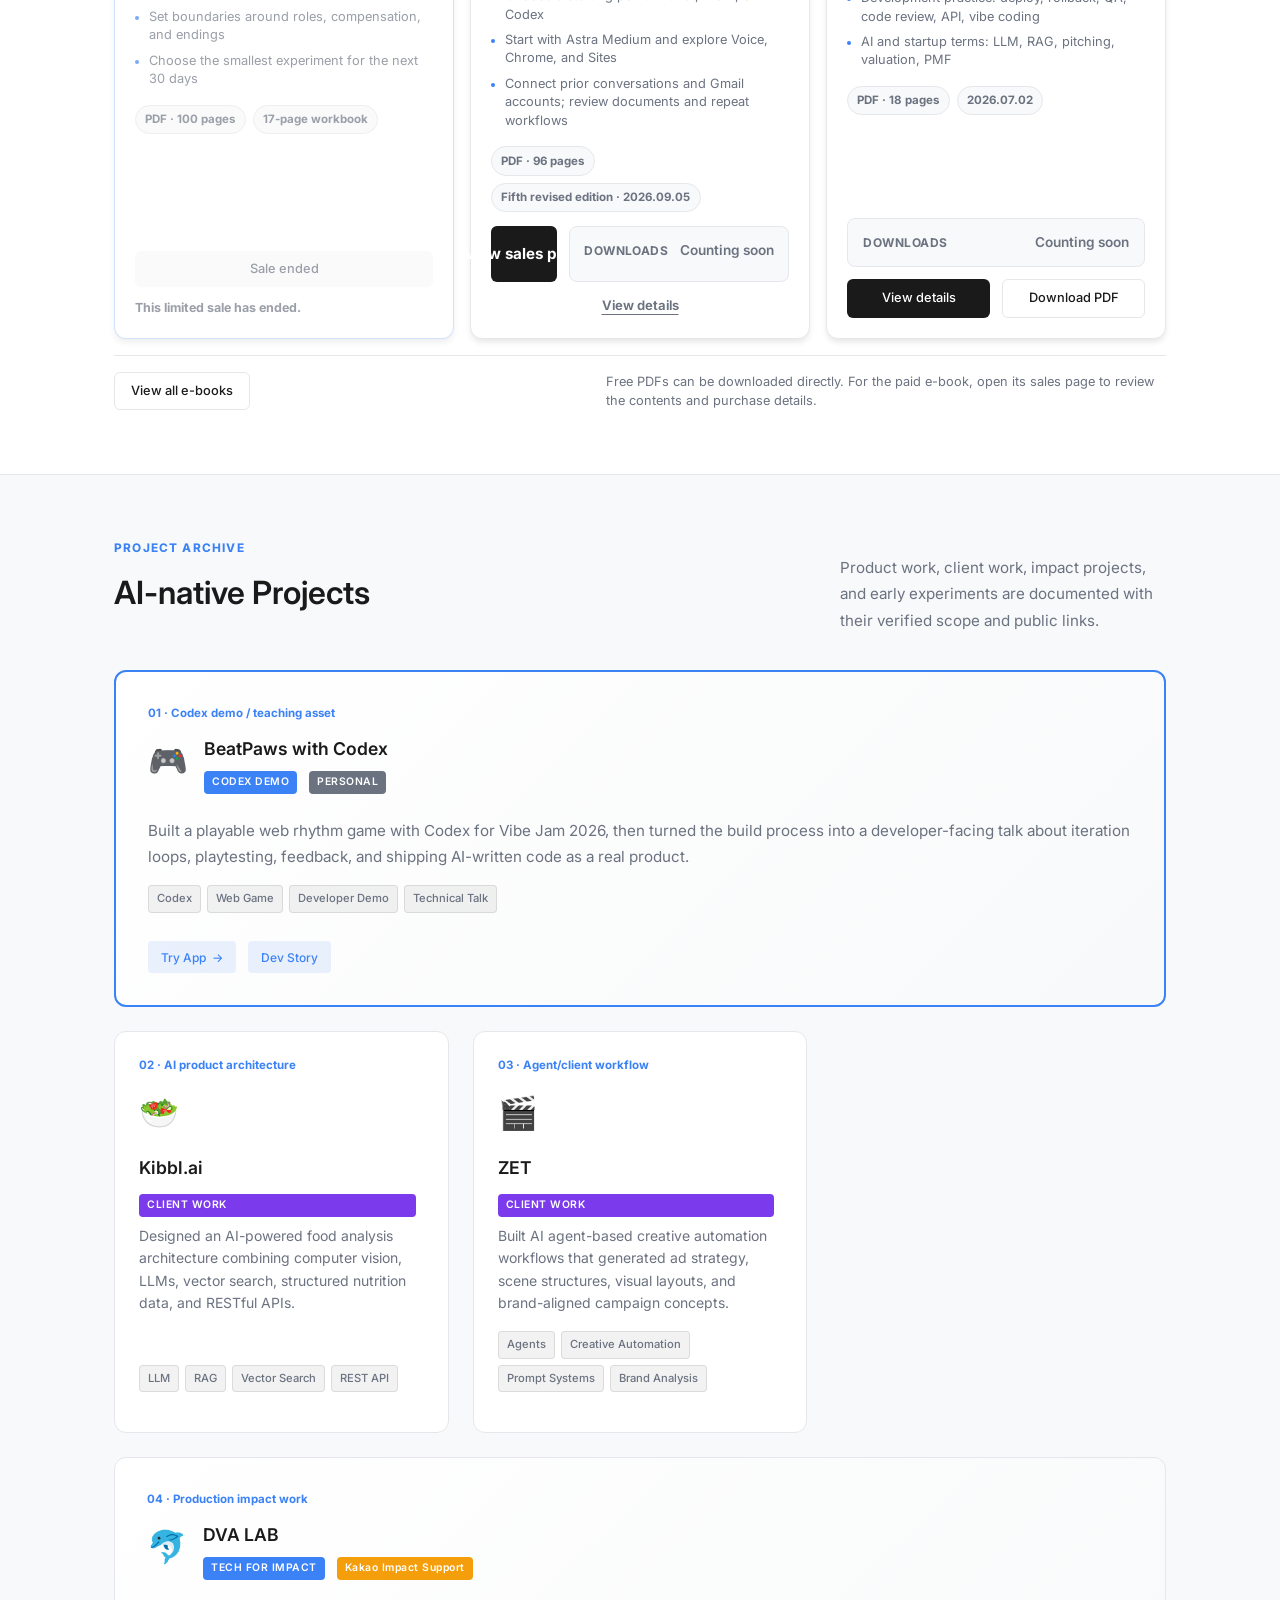
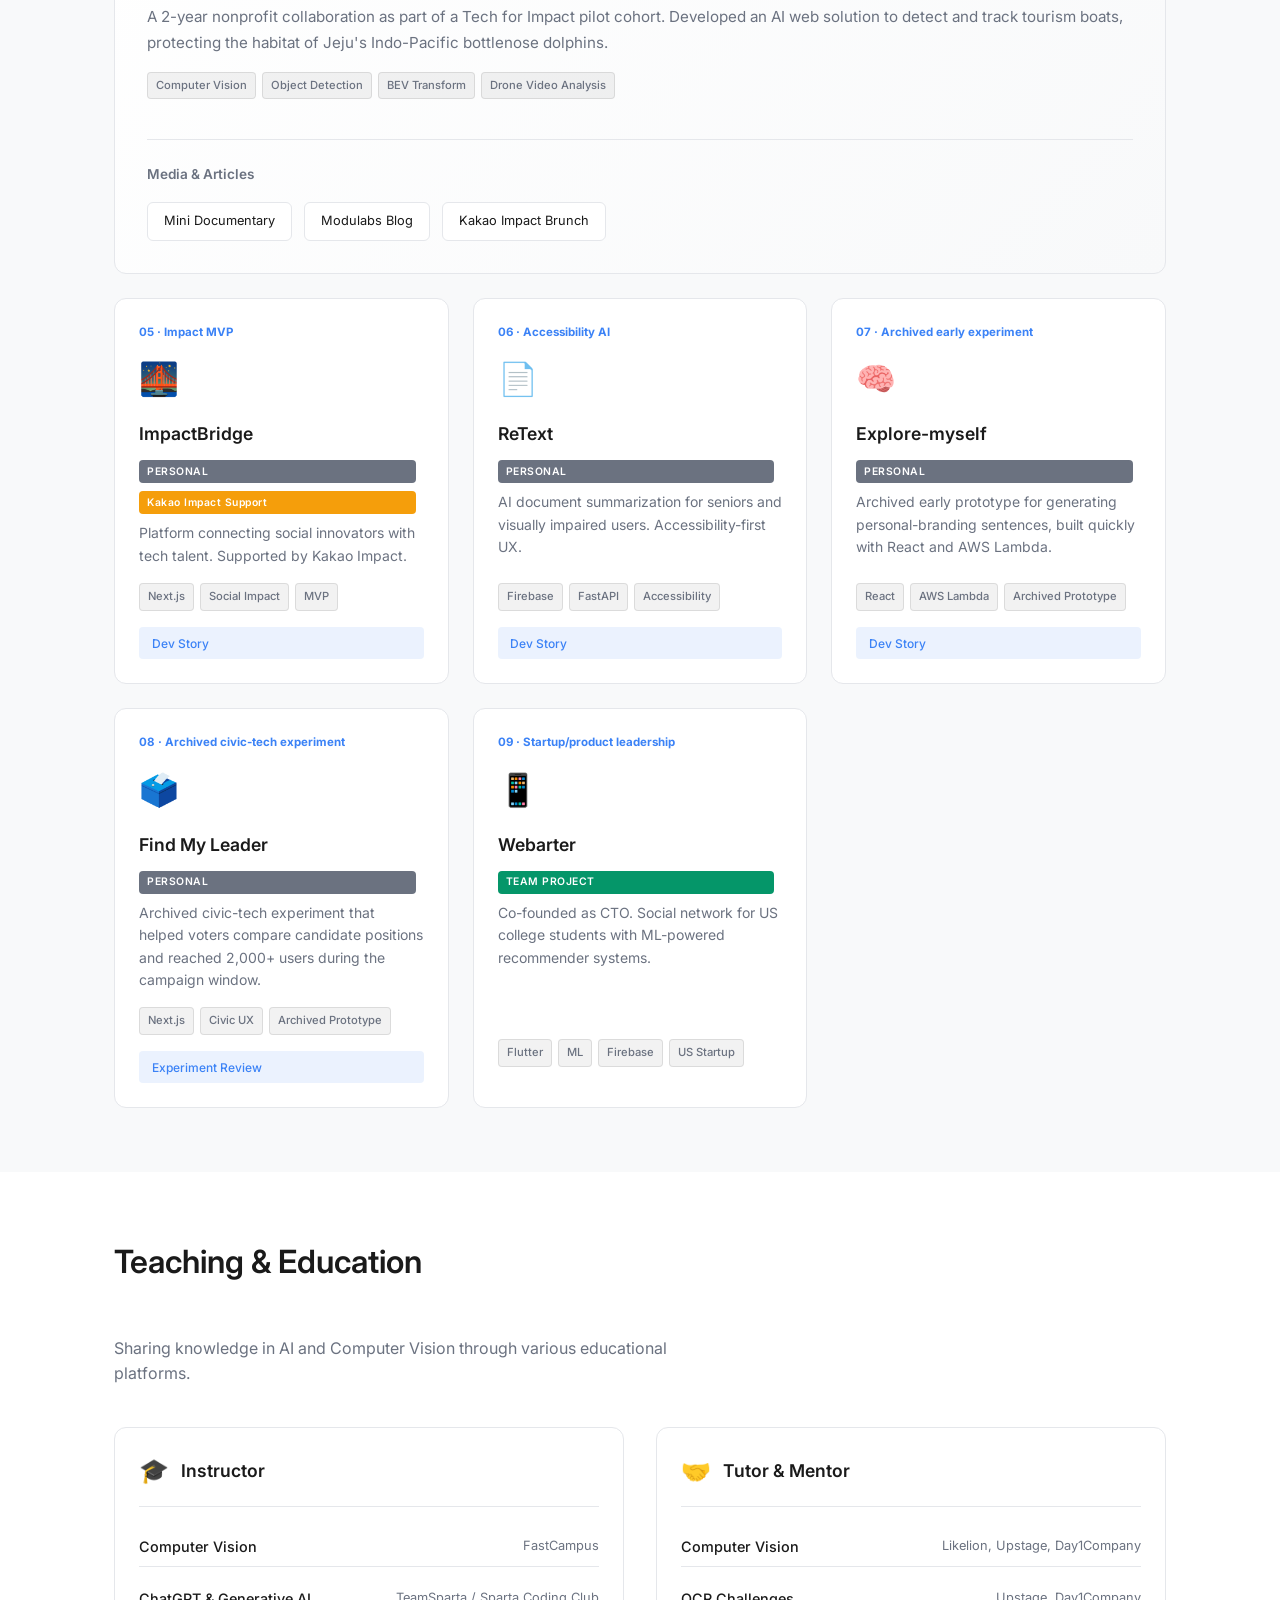
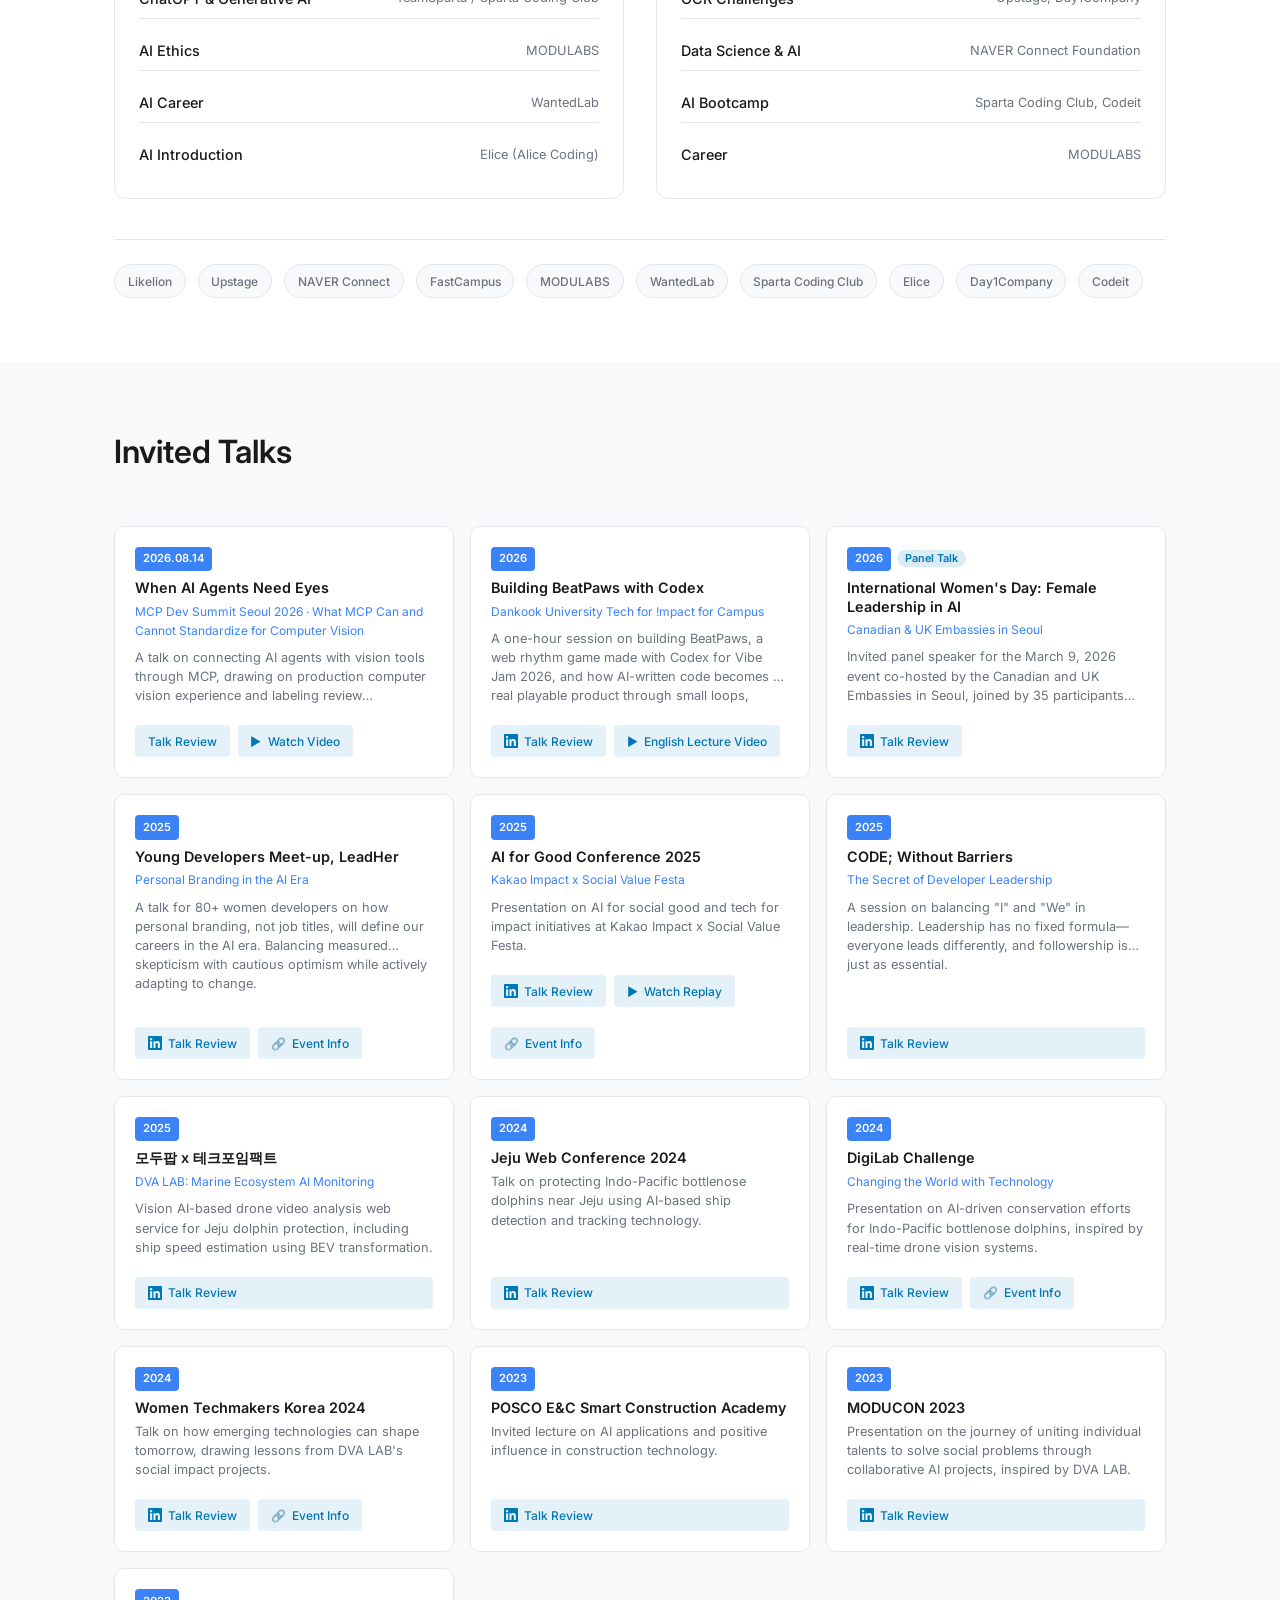
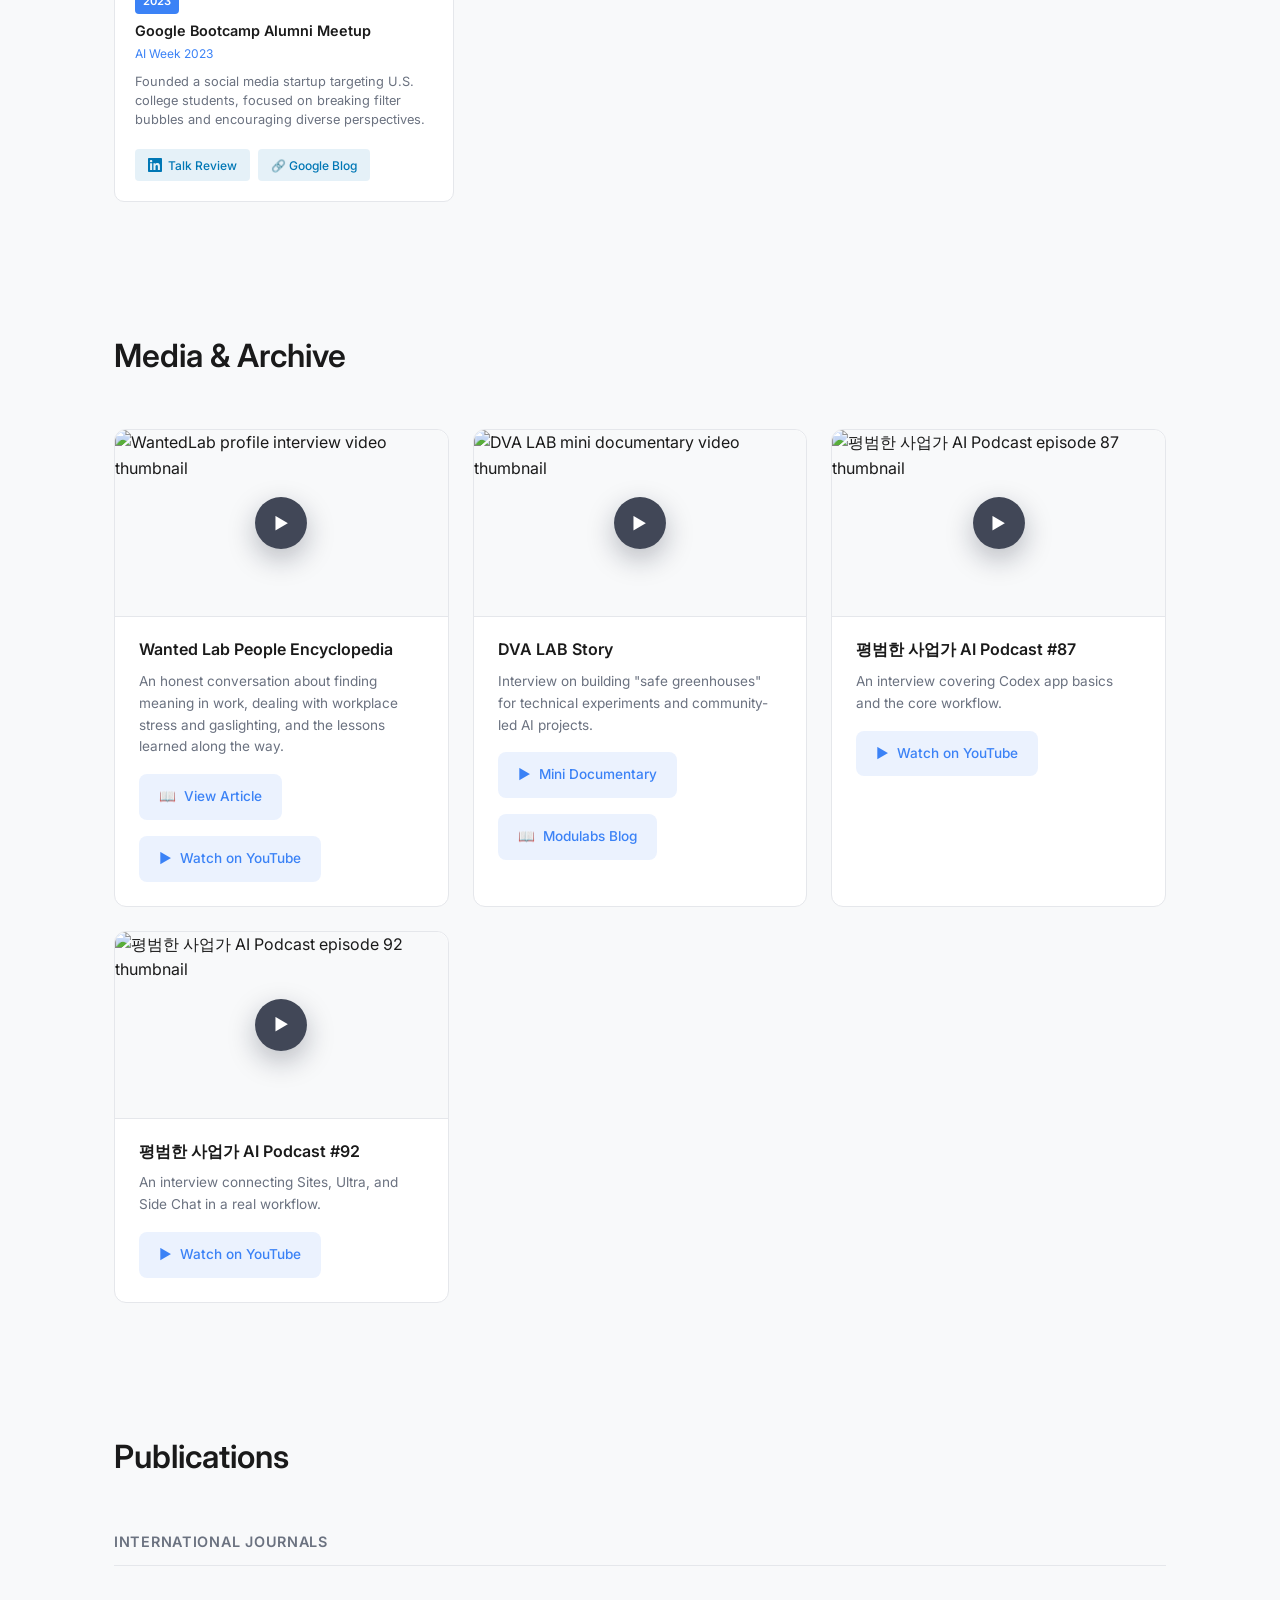
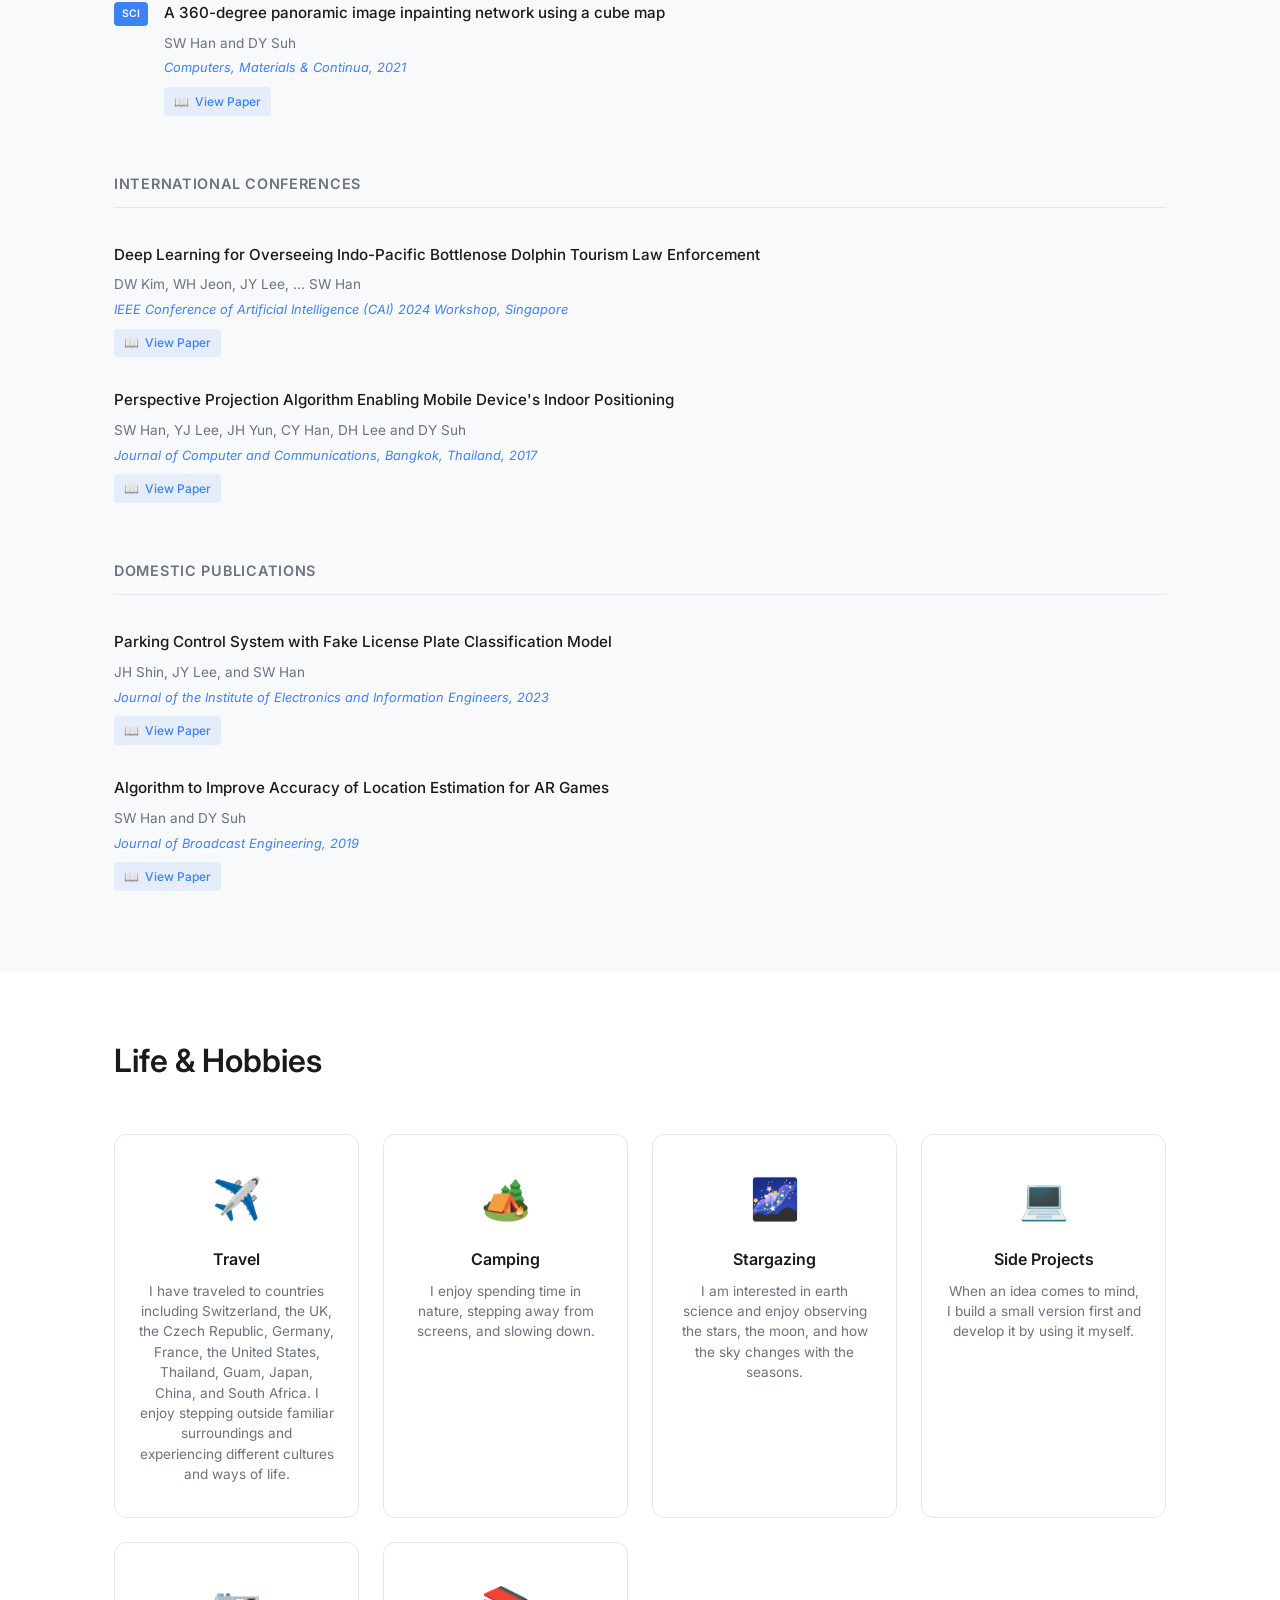
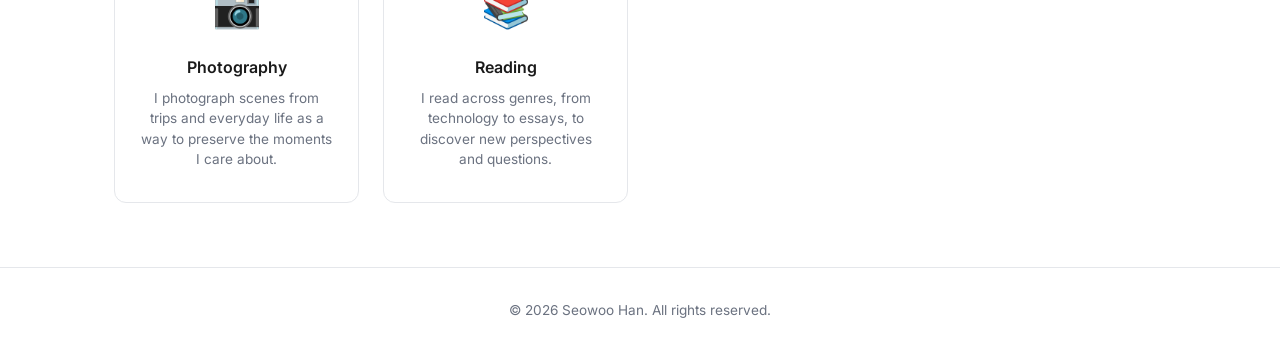
==== commit ddb0399f: "Add DevDay vlog and OpenAI logo to Codex Pi badge" ====
--- a/index.html
+++ b/index.html
@@ -43,7 +43,7 @@
         "url": "https://swhan0329.github.io/",
         "name": "한서우 (Seowoo Han) Portfolio",
         "inLanguage": ["ko", "en"],
-        "dateModified": "2026-07-28",
+        "dateModified": "2026-09-27",
         "mainEntity": {
         "@type": "Person",
         "@id": "https://swhan0329.github.io/#seowoo-han",
@@ -89,7 +89,7 @@
     <meta name="theme-color" content="#3b82f6">
     <meta name="google-site-verification" content="xM2oWBjZNTfDdpTgAvrZlD0A5Oc13-tJCxT1XEgHEkA">
 
-    <link rel="stylesheet" href="css/style.css?v=20260729-latpeed-cta">
+    <link rel="stylesheet" href="css/style.css?v=20261003-devday-vlog">
     <link rel="preconnect" href="https://fonts.googleapis.com">
     <link rel="preconnect" href="https://fonts.gstatic.com" crossorigin>
     <link href="https://fonts.googleapis.com/css2?family=Inter:wght@300;400;500;600;700&display=swap" rel="stylesheet">
@@ -152,6 +152,13 @@
                             </svg>
                             <span data-i18n="ambassador.codex">Codex Ambassador</span>
                         </a>
+                        <a href="#codex-pi" class="hero-badge">
+                            <svg viewBox="0 0 24 24" fill="currentColor" width="14" height="14" aria-hidden="true">
+                                <path
+                                    d="M22.2819 9.8211a5.9847 5.9847 0 0 0-.5157-4.9108 6.0462 6.0462 0 0 0-6.5098-2.9A6.0651 6.0651 0 0 0 4.9807 4.1818a5.9847 5.9847 0 0 0-3.9977 2.9 6.0462 6.0462 0 0 0 .7427 7.0966 5.98 5.98 0 0 0 .511 4.9107 6.051 6.051 0 0 0 6.5146 2.9001A5.9847 5.9847 0 0 0 13.2599 24a6.0557 6.0557 0 0 0 5.7718-4.2058 5.9894 5.9894 0 0 0 3.9977-2.9001 6.0557 6.0557 0 0 0-.7475-7.0729zm-9.022 12.6081a4.4755 4.4755 0 0 1-2.8764-1.0408l.1419-.0804 4.7783-2.7582a.7948.7948 0 0 0 .3927-.6813v-6.7369l2.02 1.1686a.071.071 0 0 1 .038.052v5.5826a4.504 4.504 0 0 1-4.4945 4.4944zm-9.6607-4.1254a4.4708 4.4708 0 0 1-.5346-3.0137l.142.0852 4.783 2.7582a.7712.7712 0 0 0 .7806 0l5.8428-3.3685v2.3324a.0804.0804 0 0 1-.0332.0615L9.74 19.9502a4.4992 4.4992 0 0 1-6.1408-1.6464zM2.3408 7.8956a4.485 4.485 0 0 1 2.3655-1.9728V11.6a.7664.7664 0 0 0 .3879.6765l5.8144 3.3543-2.0201 1.1685a.0757.0757 0 0 1-.071 0l-4.8303-2.7865A4.504 4.504 0 0 1 2.3408 7.872zm16.5963 3.8558L13.1038 8.364l2.0201-1.1638a.0757.0757 0 0 1 .071 0l4.8303 2.7913a4.4944 4.4944 0 0 1-.6765 8.1042v-5.6772a.79.79 0 0 0-.4091-.6765zm2.0107-3.0231l-.142-.0852-4.7735-2.7818a.7759.7759 0 0 0-.7854 0L9.409 9.2297V6.8974a.0662.0662 0 0 1 .0284-.0615l4.8303-2.7866a4.4992 4.4992 0 0 1 6.6802 4.66zM8.3065 12.863l-2.02-1.1638a.0804.0804 0 0 1-.038-.0567V6.0742a4.4992 4.4992 0 0 1 7.3757-3.4537l-.142.0805L8.704 5.459a.7948.7948 0 0 0-.3927.6813zm1.0974-2.3616l2.603-1.5018 2.6032 1.5018v3.0036l-2.6032 1.5018-2.603-1.5018z" />
+                            </svg>
+                            <span data-i18n="ambassador.codexPi">Codex × Pi 1기 선정</span>
+                        </a>
                     </div>
                     <p class="hero-education" data-i18n-html="hero.education">
                         고려대학교 컴퓨터학과 박사 수료 · <a href="https://www.donga.com/news/Society/article/all/20190820/97026745/1"
@@ -308,6 +315,10 @@
                     <p class="ambassador-desc" data-i18n="ecosystem.ambassador.desc">Contributing to the AI developer
                         ecosystem in Korea through mentoring, content creation, and community building.</p>
                     <div class="ambassador-proof-list">
+                        <div class="ambassador-proof-item" id="codex-pi">
+                            <span class="proof-label" data-i18n="ecosystem.proof.codexPi.label">Physical Builds</span>
+                            <p data-i18n="ecosystem.proof.codexPi">2026년 9월, Codex × Pi (Physical Builds) 1기에 선정되었습니다. Codex와 Raspberry Pi를 활용해 소프트웨어와 하드웨어를 연결하는 실험을 시작합니다.</p>
+                        </div>
                         <div class="ambassador-proof-item">
                             <span class="proof-label" data-i18n="ecosystem.proof.guide.label">Guide</span>
                             <p data-i18n="ecosystem.proof.guide">Created Codex 101, a bilingual Korean/English practical guide for OpenAI Codex workflows, featured in the OpenAI Developers Showcase.</p>
@@ -321,6 +332,18 @@
                             <p data-i18n="ecosystem.proof.feedback">Synthesized Korean Codex user feedback from 115 survey responses and 57 open-ended comments into structured DevX insights.</p>
                         </div>
                     </div>
+                    <a class="ambassador-field-note" id="devday-vlog" href="https://www.youtube.com/watch?v=dPi4W9ncMRw" target="_blank" rel="noopener" aria-label="Watch my DevDay 2026 vlog on YouTube" data-aria-en="Watch my DevDay 2026 vlog on YouTube" data-aria-ko="DevDay 2026 브이로그 유튜브에서 보기">
+                        <span class="field-note-thumbnail">
+                            <img src="https://i.ytimg.com/vi/dPi4W9ncMRw/maxresdefault.jpg" alt="DevDay 2026 vlog thumbnail" data-alt-en="DevDay 2026 vlog thumbnail" data-alt-ko="DevDay 2026 브이로그 썸네일" width="1280" height="720" loading="lazy">
+                            <span class="media-play" aria-hidden="true">▶</span>
+                        </span>
+                        <span class="field-note-copy">
+                            <span class="proof-label" data-i18n="ecosystem.vlog.kicker">현장 기록 · 개인 브이로그</span>
+                            <strong data-i18n="ecosystem.vlog.title">OpenAI DevDay 2026에서 보낸 하루</strong>
+                            <span class="field-note-description" data-i18n="ecosystem.vlog.desc">행사장으로 향하는 길부터 발표, 사람들과 나눈 이야기까지. DevDay에서 직접 보고 느낀 하루를 브이로그로 담았습니다.</span>
+                            <span class="field-note-cta"><span data-i18n="ecosystem.vlog.cta">브이로그 보기</span> <span aria-hidden="true">↗</span></span>
+                        </span>
+                    </a>
                     <div class="ambassador-latest">
                         <div class="ambassador-latest-header">
                             <span class="proof-label" data-i18n="ecosystem.latest.label">Latest posts</span>
@@ -1702,7 +1725,7 @@
         </div>
     </footer>
 
-    <script src="js/i18n.js?v=20260905-ebook-5th"></script>
+    <script src="js/i18n.js?v=20261003-devday-vlog"></script>
     <script src="js/main.js?v=20260728-portfolio-aio"></script>
 </body>
 
--- a/css/style.css
+++ b/css/style.css
@@ -2412,6 +2412,73 @@
     font-size: 0.8rem;
     line-height: 1.55;
     color: var(--text-primary);
+}
+
+.ambassador-field-note {
+    display: grid;
+    grid-template-columns: minmax(220px, 0.65fr) minmax(0, 1.35fr);
+    align-items: center;
+    margin-bottom: 1.25rem;
+    overflow: hidden;
+    border: 1px solid var(--border);
+    border-radius: 8px;
+    background-color: var(--bg-secondary);
+    color: inherit;
+    text-decoration: none;
+    transition: border-color var(--transition);
+}
+
+.ambassador-field-note:hover {
+    border-color: var(--accent);
+}
+
+.ambassador-field-note:focus-visible {
+    outline: 3px solid var(--accent);
+    outline-offset: 3px;
+}
+
+.field-note-thumbnail {
+    position: relative;
+    display: block;
+    aspect-ratio: 16 / 9;
+    overflow: hidden;
+}
+
+.field-note-thumbnail img {
+    display: block;
+    width: 100%;
+    height: 100%;
+    object-fit: cover;
+}
+
+.field-note-copy {
+    display: flex;
+    flex-direction: column;
+    align-items: flex-start;
+    gap: 0.5rem;
+    padding: 1.25rem 1.5rem;
+}
+
+.field-note-copy .proof-label {
+    margin-bottom: 0;
+}
+
+.field-note-copy strong {
+    font-size: 1.1rem;
+    line-height: 1.4;
+}
+
+.field-note-description {
+    font-size: 0.85rem;
+    line-height: 1.65;
+    color: var(--text-secondary);
+}
+
+.field-note-cta {
+    margin-top: 0.25rem;
+    font-size: 0.8rem;
+    font-weight: 600;
+    color: var(--accent);
 }
 
 .ambassador-latest {
@@ -2938,6 +3005,14 @@
 }
 
 @media (max-width: 640px) {
+    .ambassador-field-note {
+        grid-template-columns: 1fr;
+    }
+
+    .field-note-copy {
+        padding: 1rem;
+    }
+
     .ambassador-grid {
         grid-template-columns: 1fr;
     }
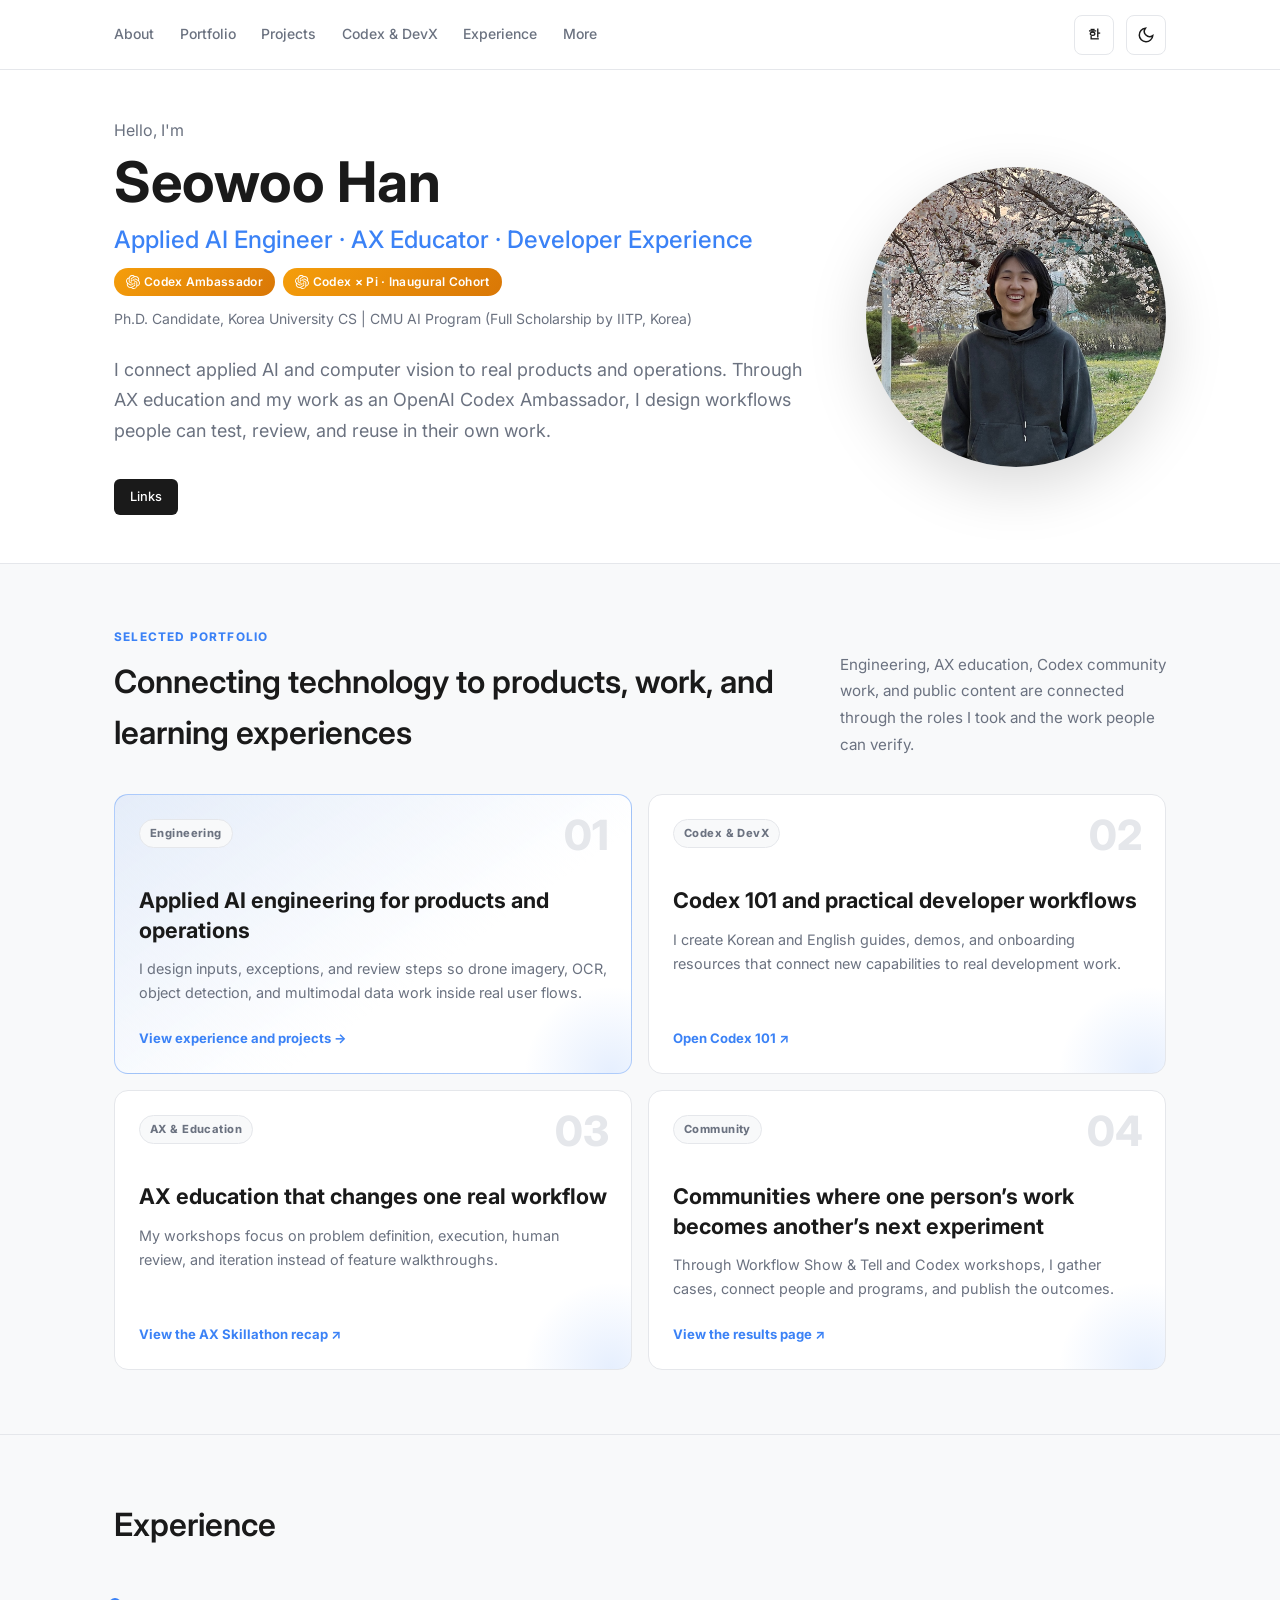
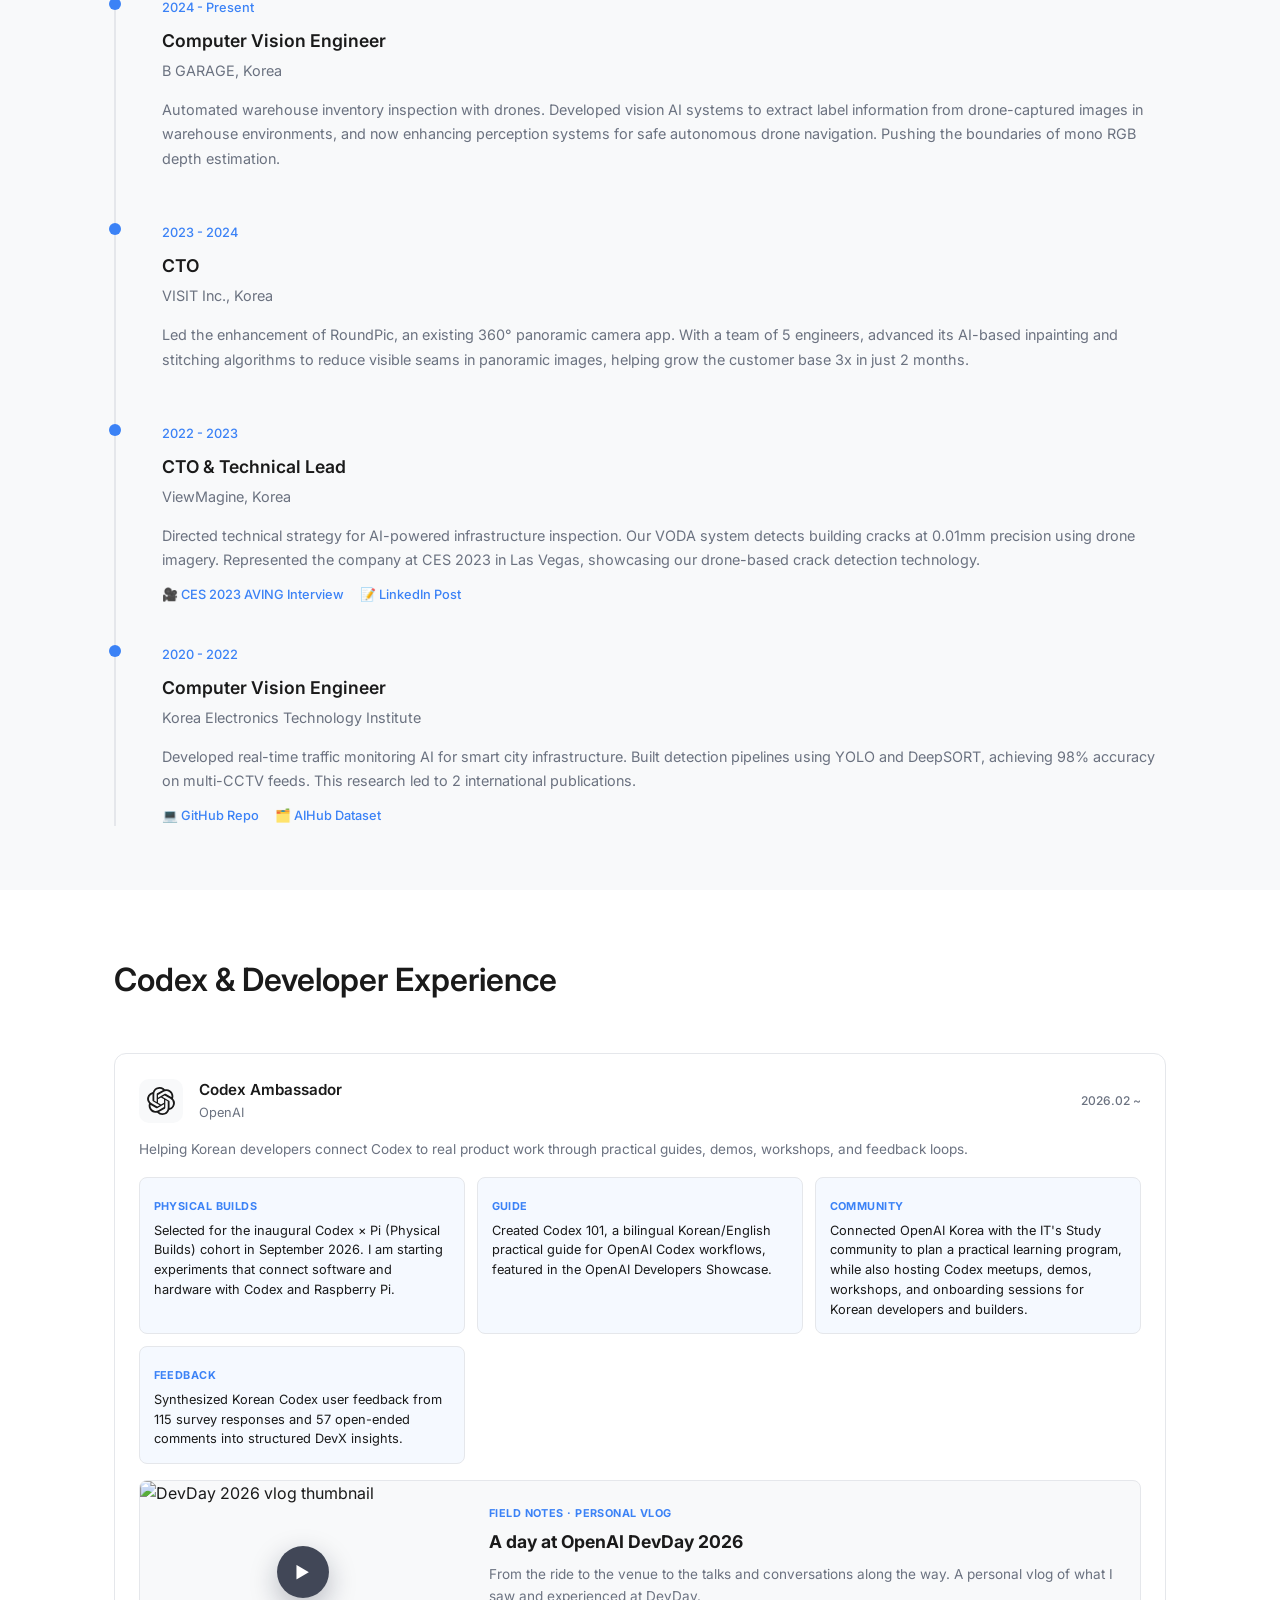
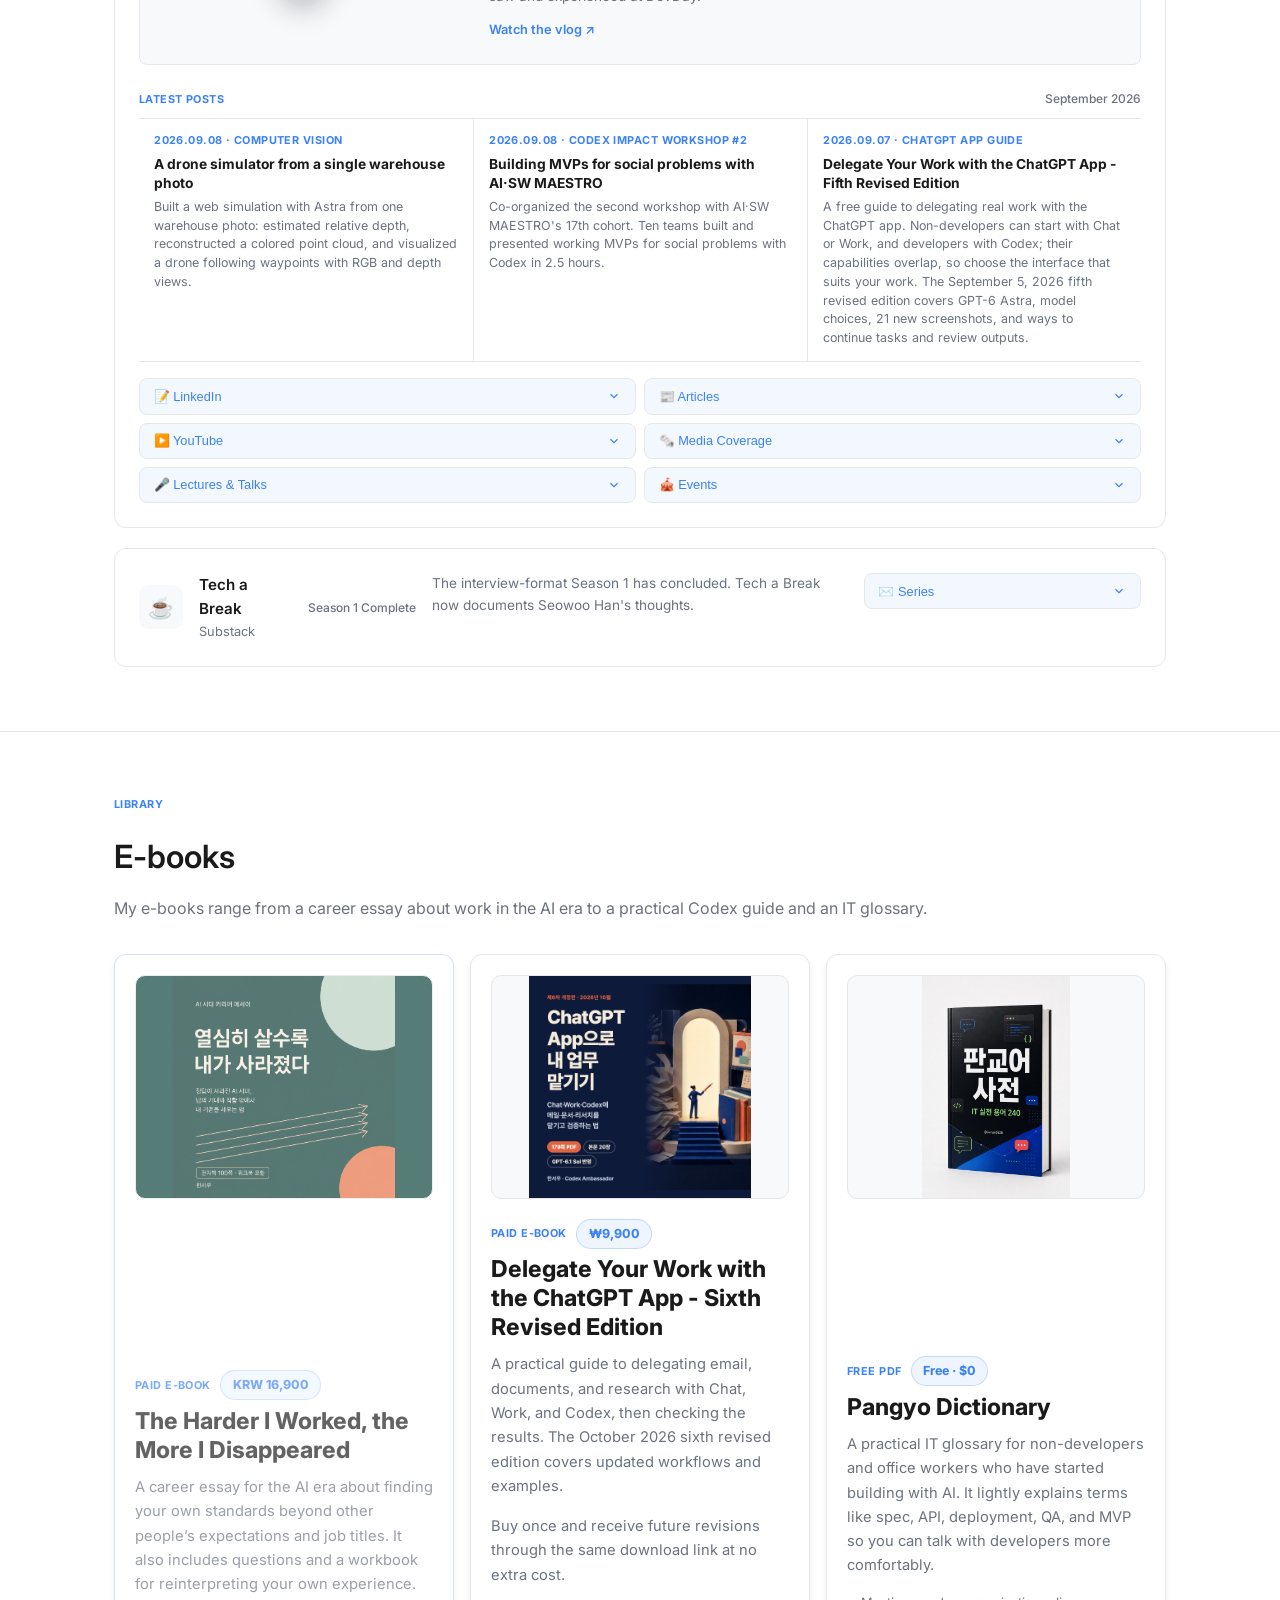
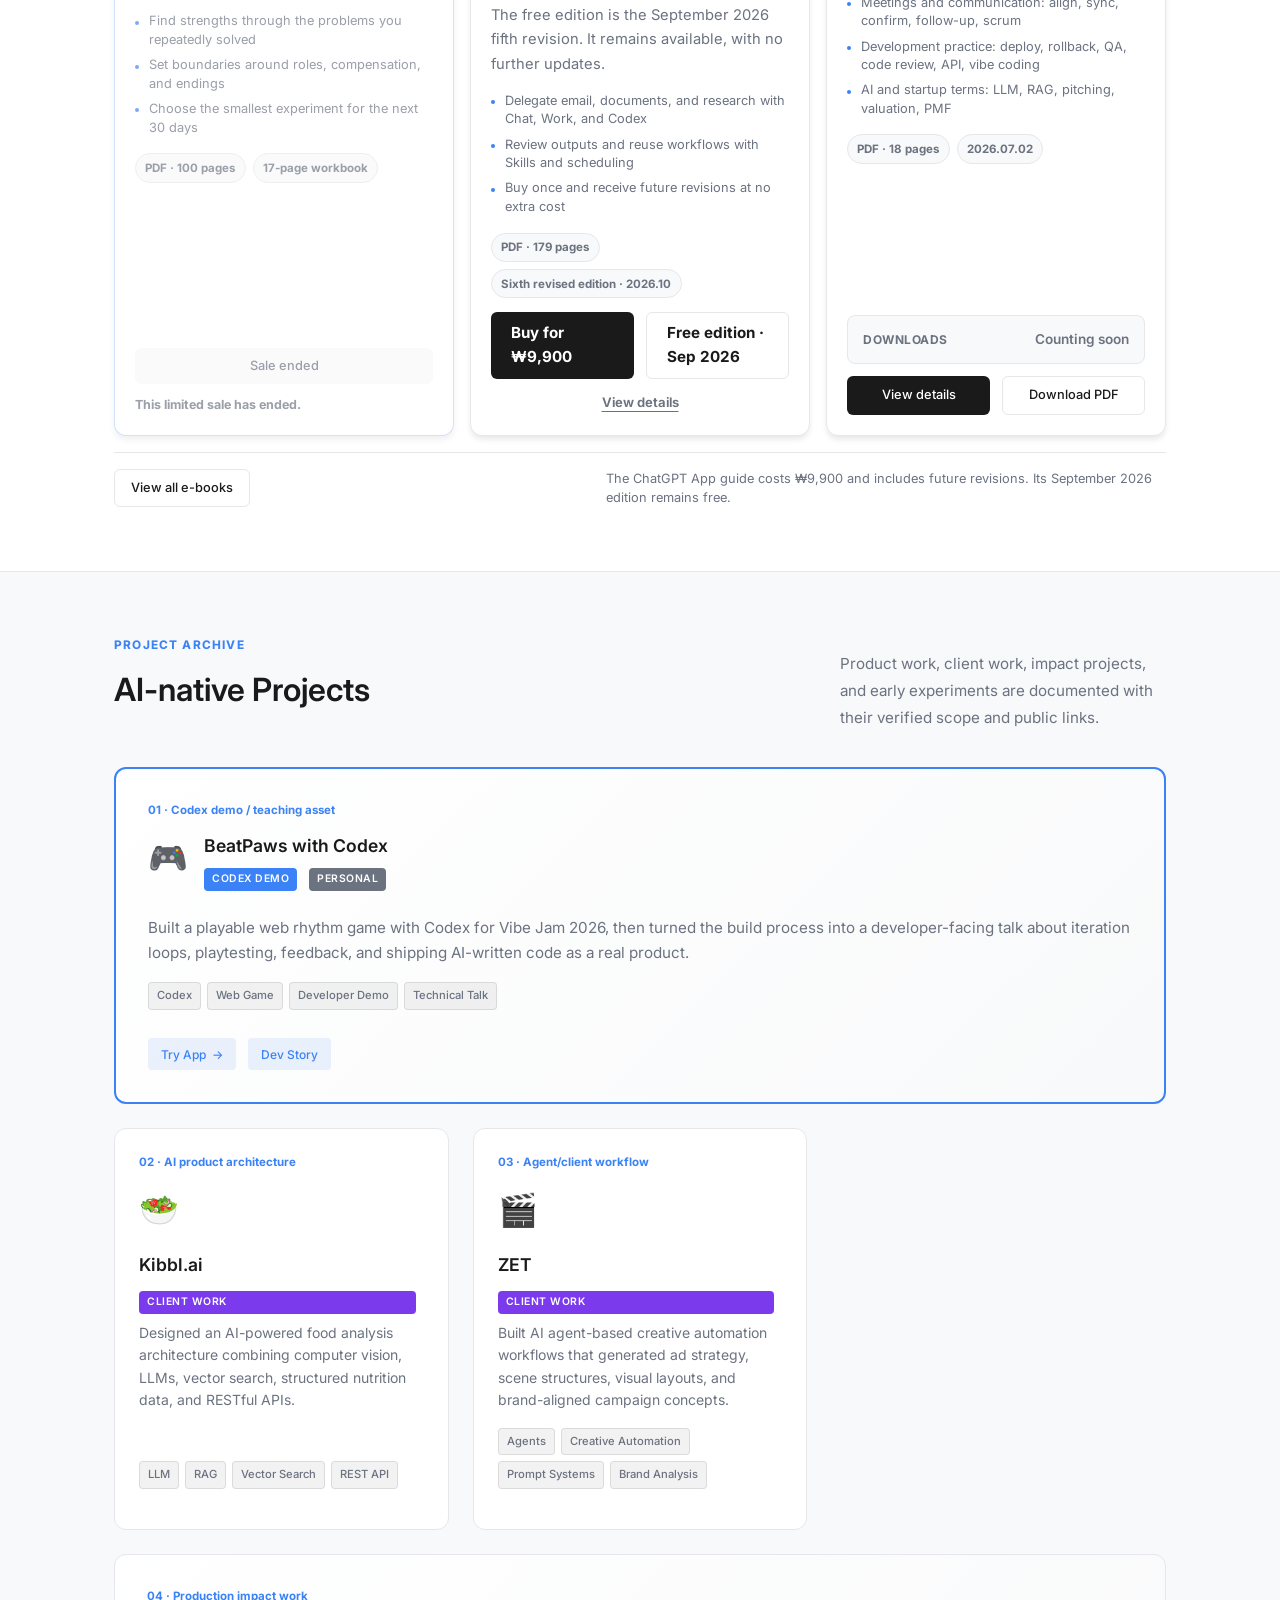
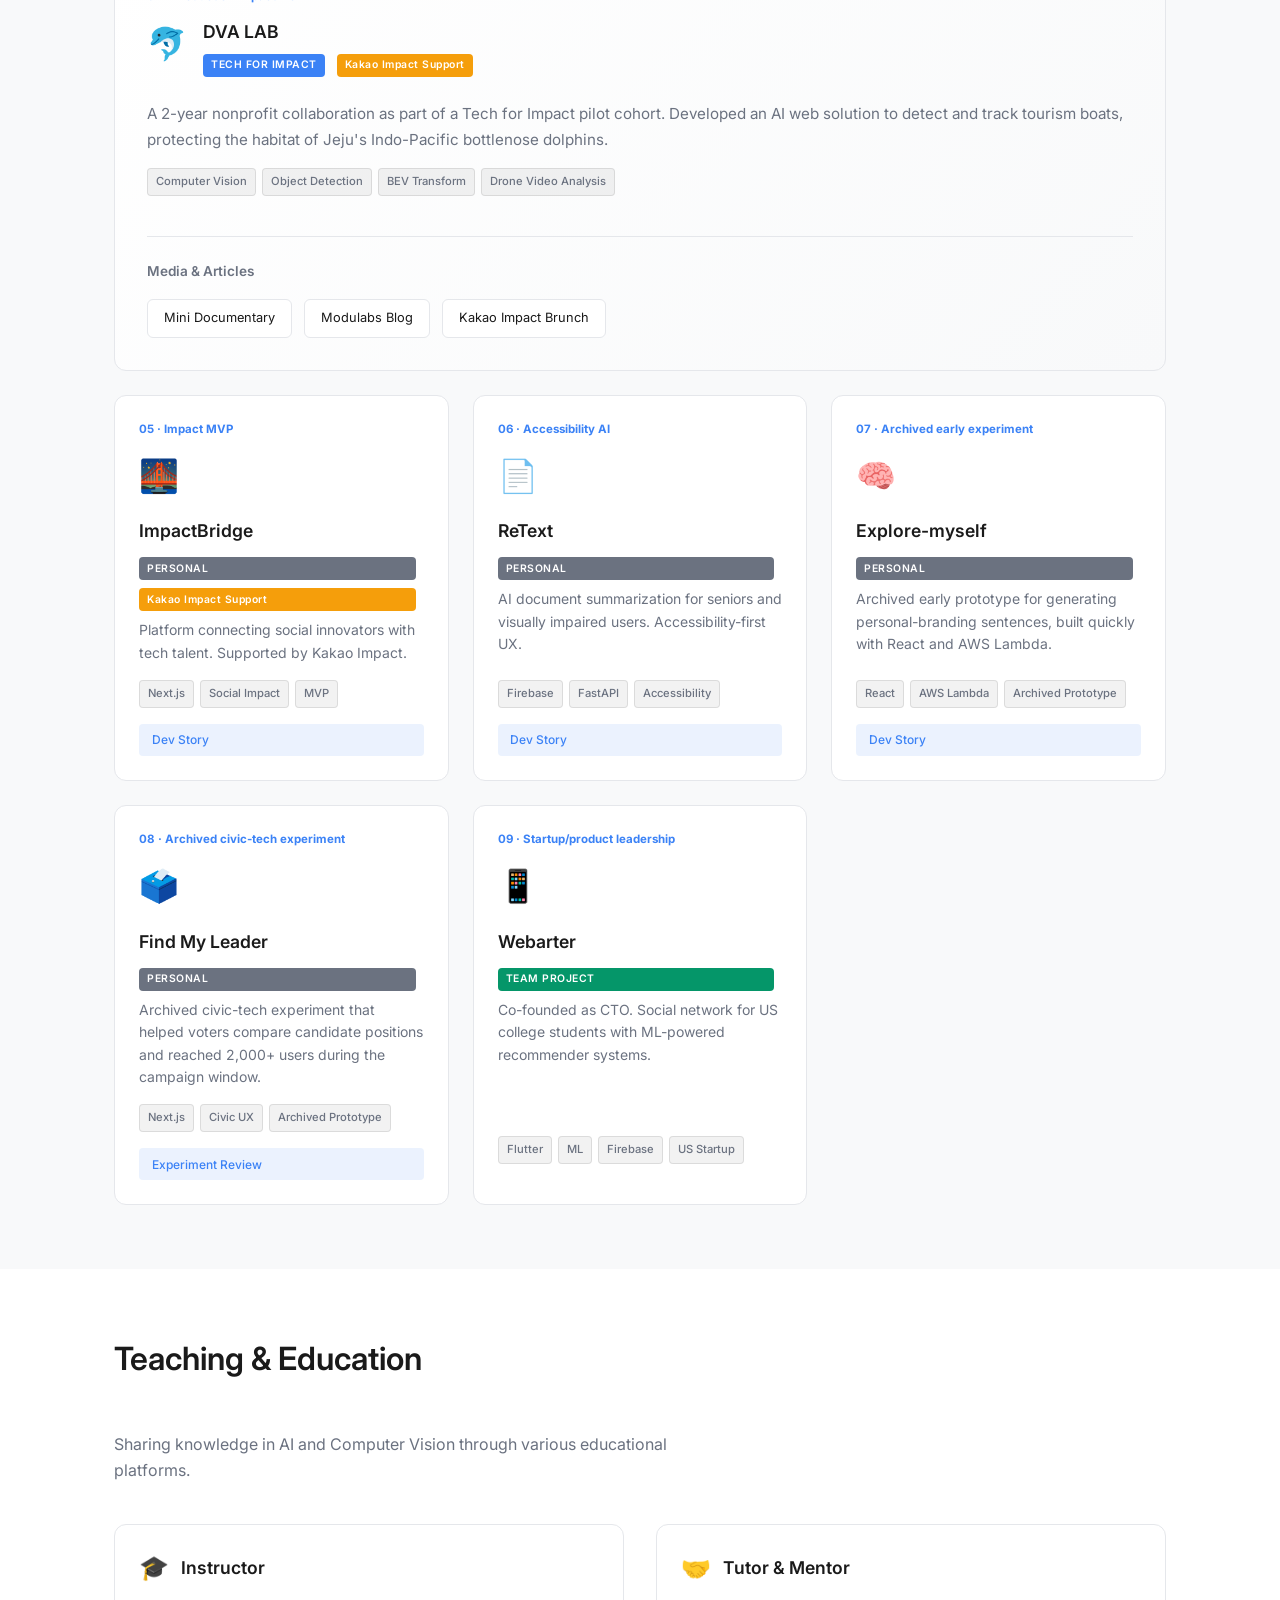
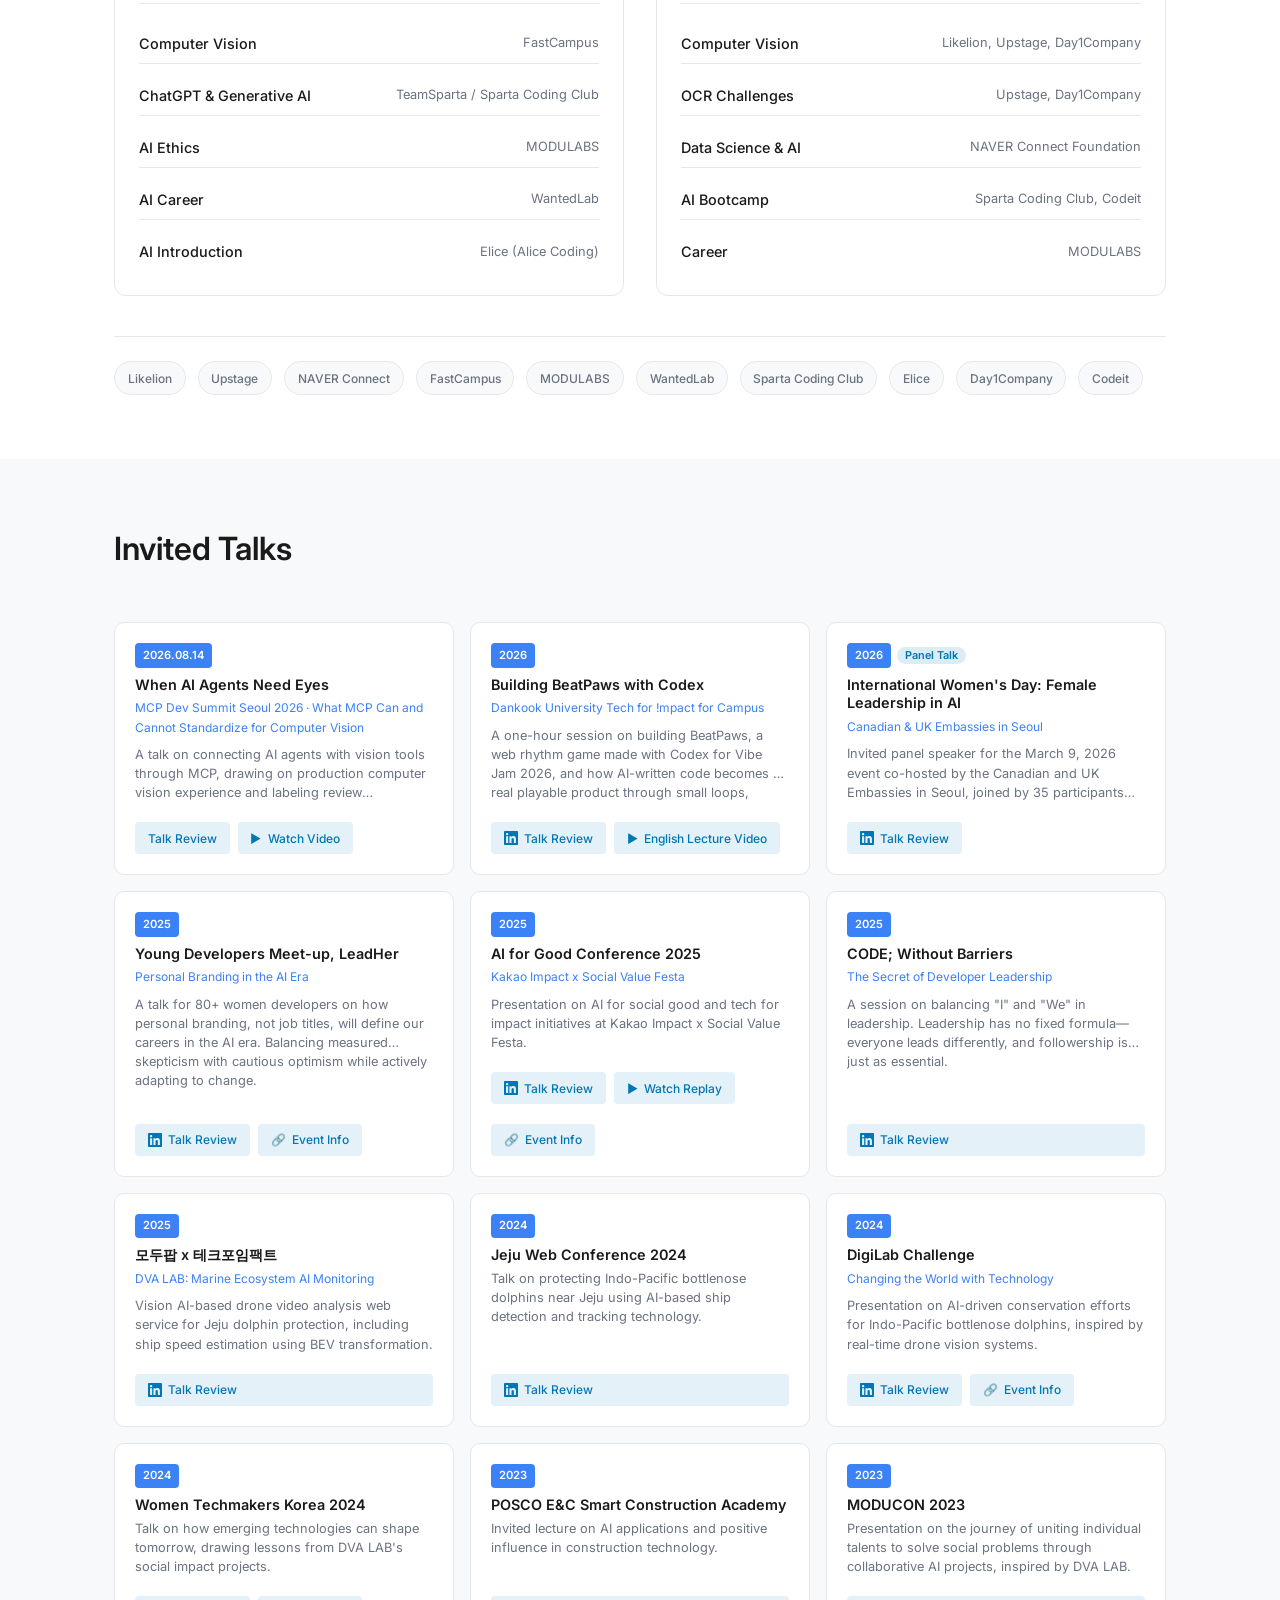
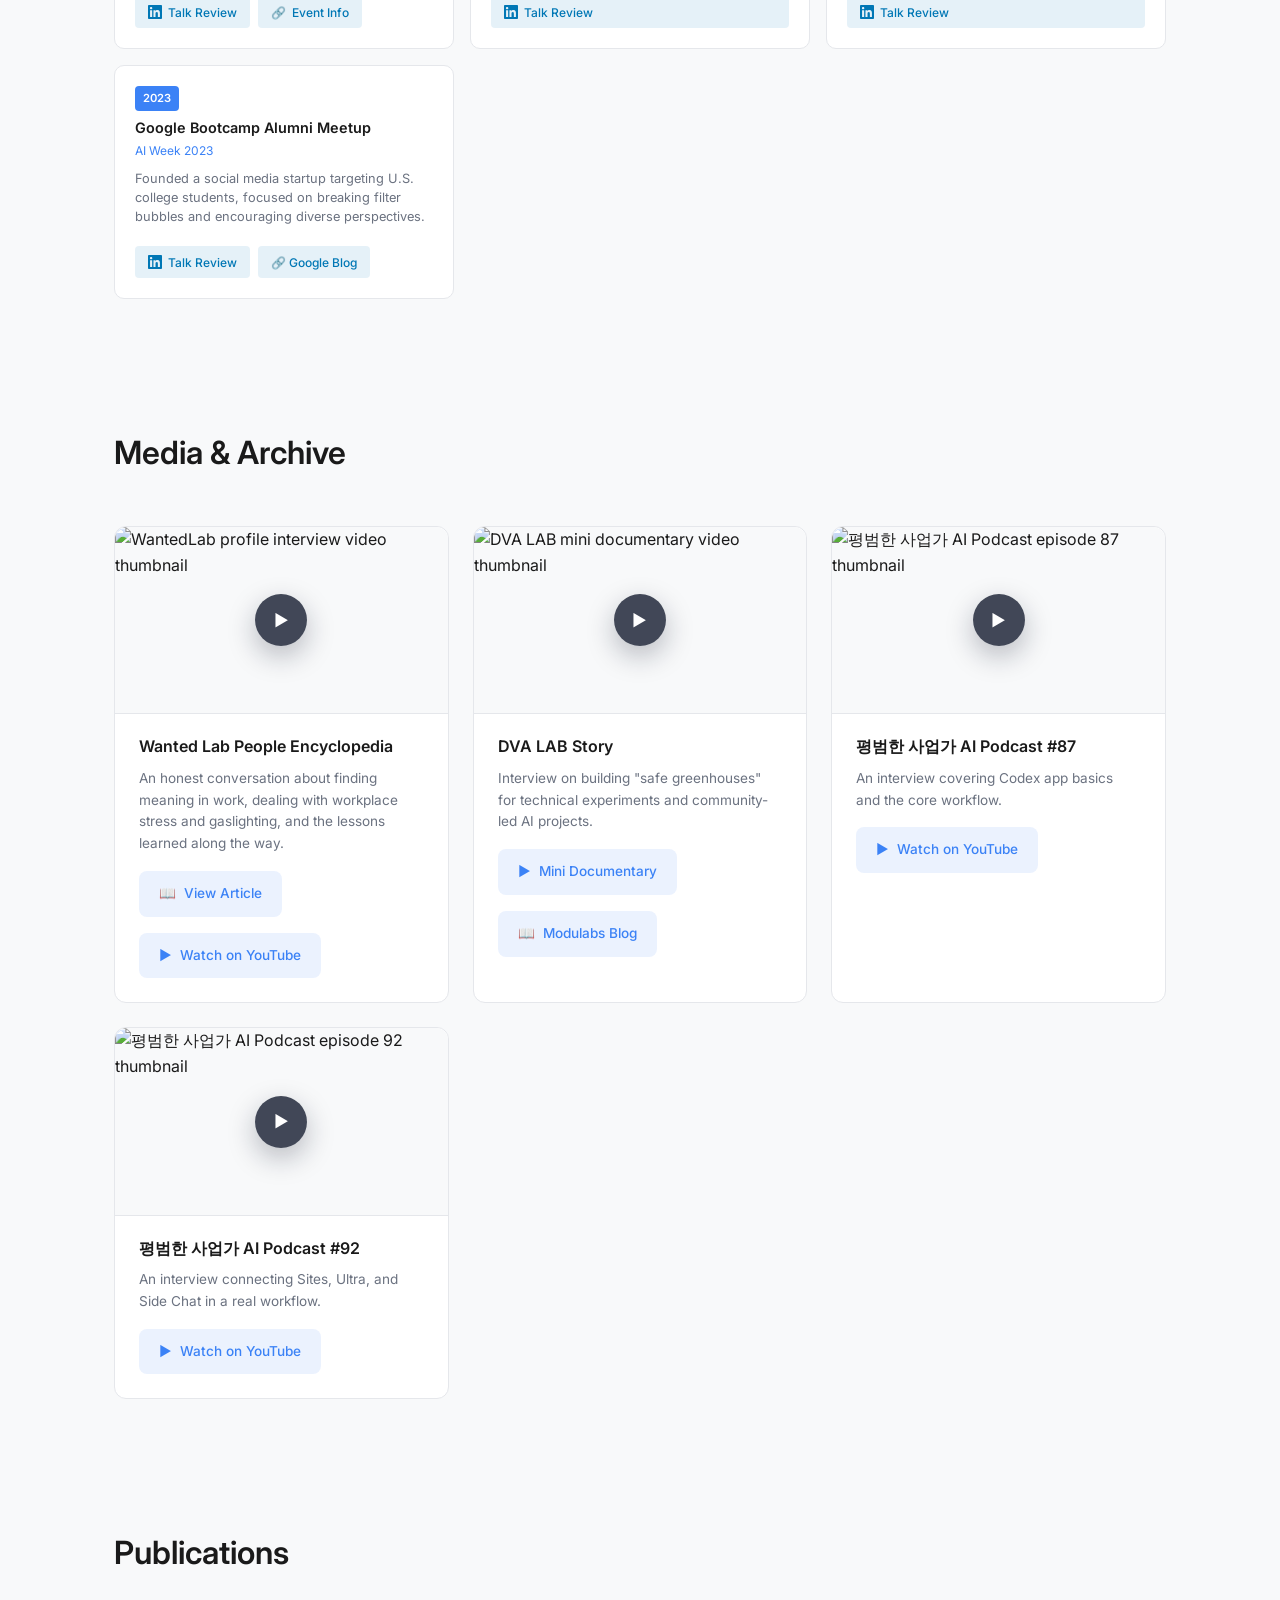
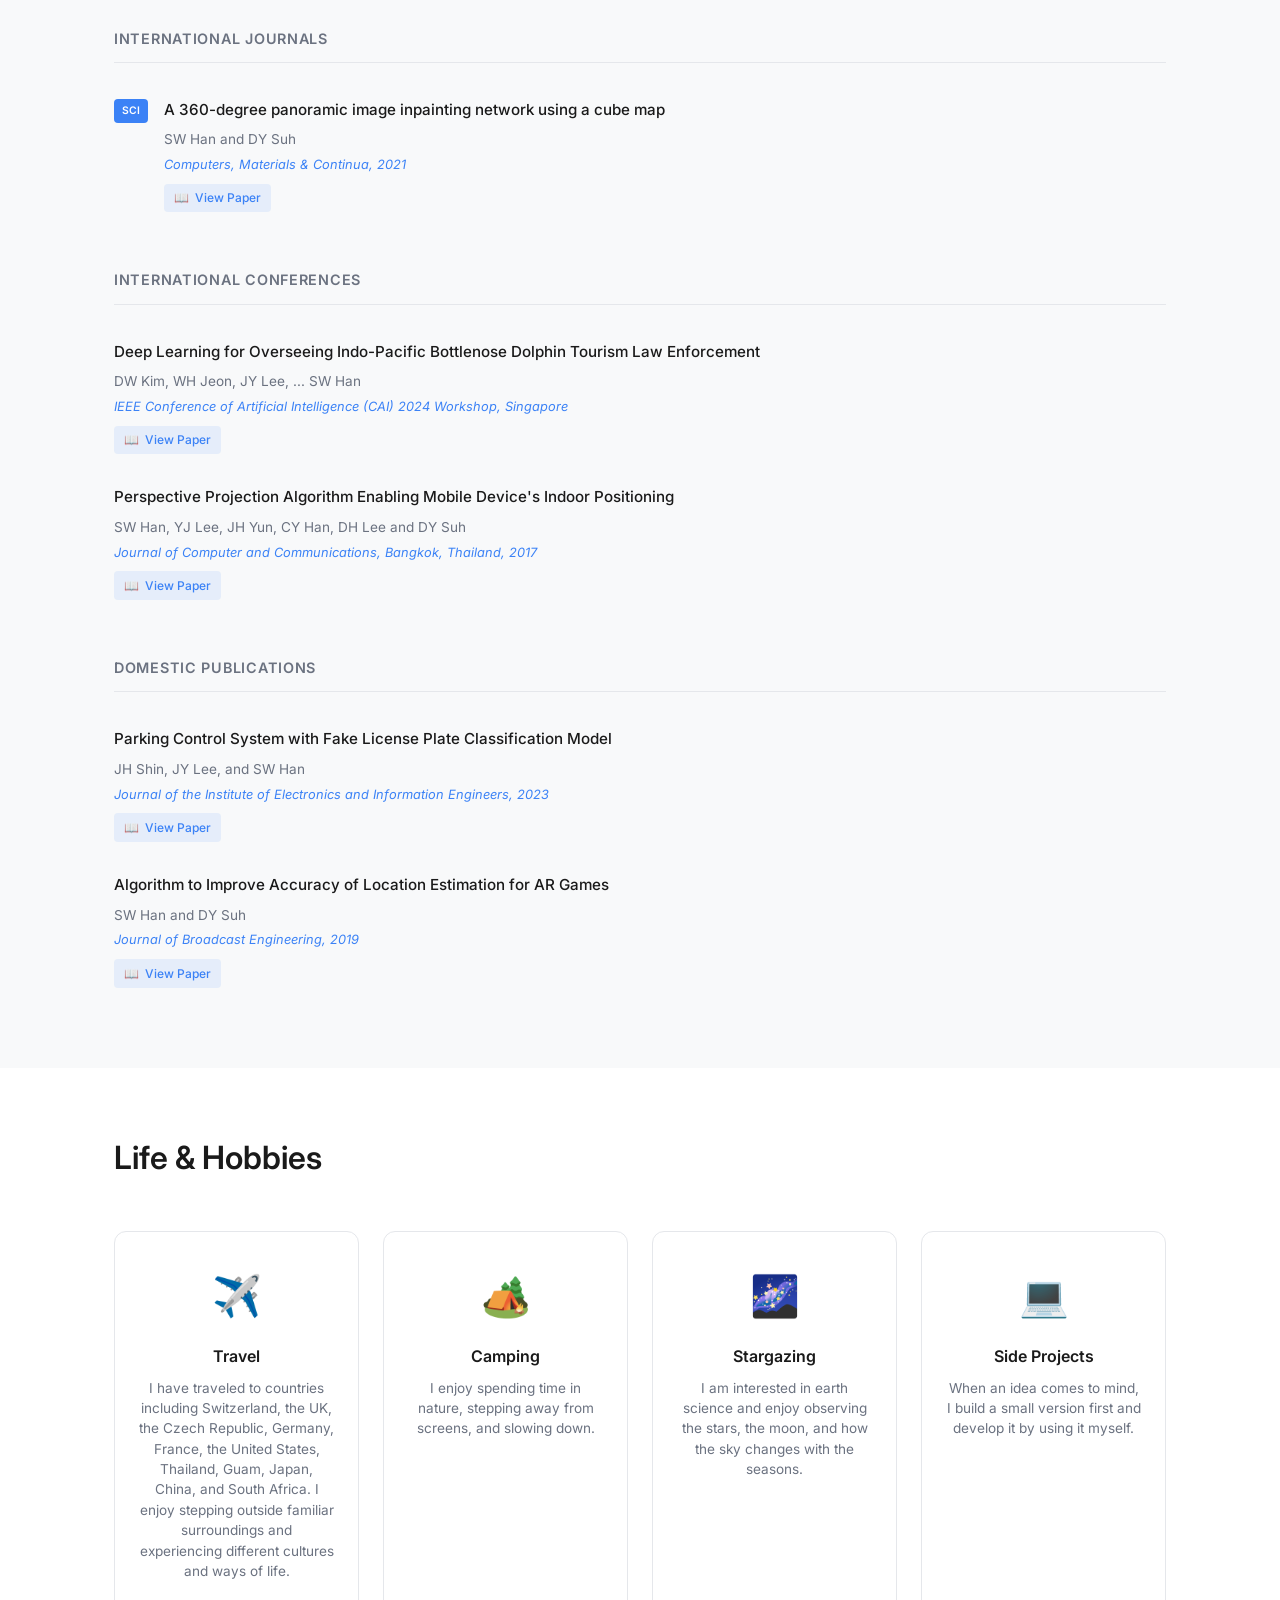
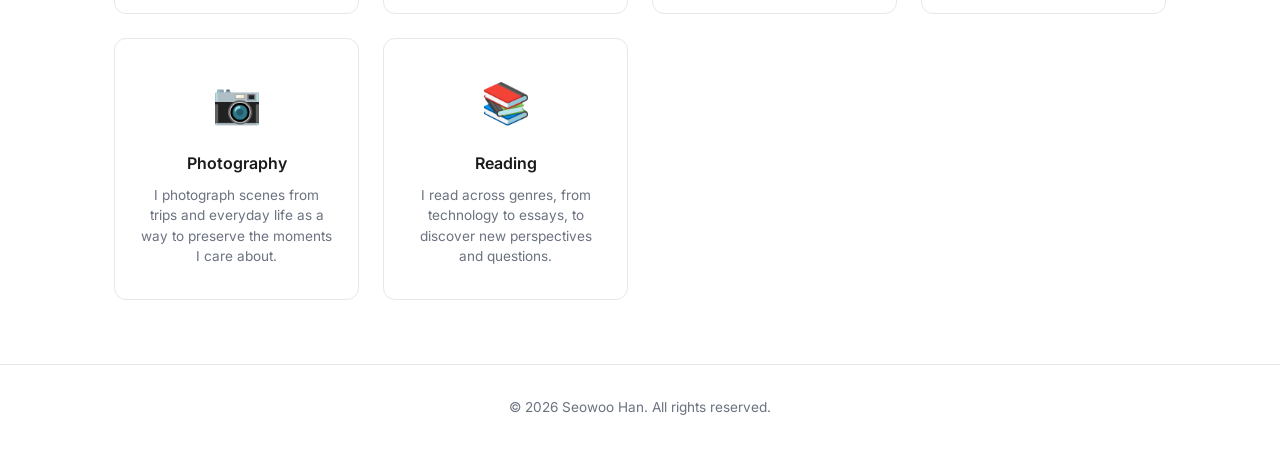
==== commit f4f9c988: "Update ebook offer with paid sixth edition and free September version" ====
--- a/index.html
+++ b/index.html
@@ -89,7 +89,7 @@
     <meta name="theme-color" content="#3b82f6">
     <meta name="google-site-verification" content="xM2oWBjZNTfDdpTgAvrZlD0A5Oc13-tJCxT1XEgHEkA">
 
-    <link rel="stylesheet" href="css/style.css?v=20261003-devday-vlog">
+    <link rel="stylesheet" href="css/style.css?v=20261015-ebook-6th">
     <link rel="preconnect" href="https://fonts.googleapis.com">
     <link rel="preconnect" href="https://fonts.gstatic.com" crossorigin>
     <link href="https://fonts.googleapis.com/css2?family=Inter:wght@300;400;500;600;700&display=swap" rel="stylesheet">
@@ -813,9 +813,7 @@
             <div class="ebook-home-header">
                 <span class="proof-label" data-i18n="ebooks.label">자료실</span>
                 <h2 class="section-title" data-i18n="ebook.home.title">E-books</h2>
-                <p data-i18n="ebook.home.desc">
-                    AI 시대의 일과 커리어를 돌아보는 에세이부터 Codex 실전 가이드와 IT 용어집까지, 직접 만든 전자책을 모았습니다.
-                </p>
+                <p data-i18n="ebook.home.desc">AI 시대의 일과 커리어를 돌아보는 에세이부터 Codex 실전 가이드와 IT 용어집까지, 직접 만든 전자책을 모았습니다.</p>
             </div>
 
             <div class="ebook-home-grid">
@@ -852,33 +850,29 @@
 
                 <article class="ebook-home-card ebook-home-card-codex">
                     <div class="ebook-home-cover">
-                        <img src="assets/ebooks/chatgpt-app-5th-cover.png" alt="ChatGPT App으로 내 업무 맡기기 제5차 개정판 e-book cover">
+                        <img src="assets/ebooks/chatgpt-app-6th-cover.png" alt="ChatGPT App으로 내 업무 맡기기 제6차 개정판 e-book cover">
                     </div>
                     <div class="ebook-home-copy">
                         <div class="ebook-kicker-row">
-                            <span class="proof-label" data-i18n="ebook.label">무료 PDF</span>
-                            <span class="ebook-price" data-i18n="ebook.price">0원 무료</span>
-                        </div>
-                        <h3 data-i18n="ebook.title">ChatGPT App으로 내 업무 맡기기 - 제5차 개정판</h3>
-                        <p data-i18n="ebook.desc">ChatGPT 앱으로 실제 업무를 맡기는 무료 가이드입니다. 비개발자는 Chat·Work, 개발자는 Codex에서 시작해 보세요. 두 공간의 업무 범위는 겹치므로 익숙한 화면을 선택하면 됩니다. 2026.09.05 제5차 개정판은 GPT-6 Astra와 모델 선택, 새 화면 21장, 업무를 이어가고 결과를 검토하는 방법을 담았습니다.</p>
+                            <span class="proof-label" data-i18n="ebook.label">유료 전자책</span>
+                            <span class="ebook-price" data-i18n="ebook.price">9,900원</span>
+                        </div>
+                        <h3 data-i18n="ebook.title">ChatGPT App으로 내 업무 맡기기 - 제6차 개정판</h3>
+                        <p data-i18n="ebook.desc">Chat·Work·Codex로 메일·문서·리서치를 맡기고, 결과를 검증하는 실전 가이드입니다. 2026년 10월 제6차 개정판에 달라진 사용 흐름과 업무 예시를 담았습니다.</p>
+                        <p class="ebook-note" data-i18n="ebook.updateNote">한 번 구매하면 같은 다운로드 링크에서 이후 개정판도 추가 비용 없이 계속 받아볼 수 있습니다.</p>
+                        <p class="ebook-note" data-i18n="ebook.freeNote">무료로 먼저 읽어보고 싶다면 2026년 9월에 업데이트한 제5차 개정판을 보시면 됩니다. 무료판은 이후 업데이트 없이 그대로 제공됩니다.</p>
                         <ul class="ebook-home-points">
-                            <li data-i18n="ebook.home.codex.point1">Chat·Work·Codex에서 내 업무에 맞는 시작점 찾기</li>
-                            <li data-i18n="ebook.home.codex.point2">Astra Medium부터 시작하고 Voice·Chrome·Sites 살펴보기</li>
-                            <li data-i18n="ebook.home.codex.point3">이전 대화·Gmail 계정 연결과 문서 검증·반복 업무 익히기</li>
+                            <li data-i18n="ebook.home.codex.point1">Chat·Work·Codex에 메일·문서·리서치 맡기기</li>
+                            <li data-i18n="ebook.home.codex.point2">결과 검증부터 스킬·예약으로 반복 업무 이어가기</li>
+                            <li data-i18n="ebook.home.codex.point3">한 번 구매하면 이후 개정판도 추가 비용 없이 제공</li>
                         </ul>
                         <div class="ebook-home-meta">
-                            <span data-i18n="ebook.meta.format">PDF · 96쪽</span>
-                            <span data-i18n="ebook.meta.version">제5차 개정판 · 2026.09.05</span>
+                            <span data-i18n="ebook.meta.format">PDF · 179쪽</span>
+                            <span data-i18n="ebook.meta.version">제6차 개정판 · 2026.10</span>
                         </div>
                         <div class="ebook-actions">
-                            <a href="https://www.latpeed.com/products/W6f-t"
-                                class="btn btn-primary js-download-track" target="_blank" rel="noopener"
-                                data-counter-key="swhan0329_github_io_codex_work_downloads"
-                                data-i18n="ebook.getFreeOnLatpeed">판매 페이지 보기</a>
-                            <div class="ebook-count" data-counter-key="swhan0329_github_io_codex_work_downloads">
-                                <span data-i18n="ebook.downloadCountLabel">다운로드</span>
-                                <strong data-count-value>0</strong>
-                            </div>
+                            <a href="https://www.latpeed.com/products/Ltt8l" class="btn btn-primary" target="_blank" rel="noopener" data-i18n="ebook.purchase">9,900원에 구매하기</a>
+                            <a href="https://www.latpeed.com/products/W6f-t" class="btn btn-secondary js-download-track" target="_blank" rel="noopener" data-counter-key="swhan0329_github_io_codex_work_downloads" data-i18n="ebook.getFreeOnLatpeed">무료판 보기 · 2026.09</a>
                             <a href="ebooks/codex-work/" class="ebook-home-detail-link" data-i18n="ebooks.detailCta">상세 보기</a>
                         </div>
                     </div>
@@ -923,7 +917,7 @@
 
             <div class="ebook-home-footer">
                 <a href="ebooks/" class="btn btn-secondary" data-i18n="ebook.all">전체 e-book 보기</a>
-                <p data-i18n="ebook.note">무료 PDF는 바로 내려받을 수 있고, 유료 전자책은 판매 페이지에서 구성과 구매 안내를 확인할 수 있습니다.</p>
+                <p data-i18n="ebook.note">ChatGPT App 가이드는 9,900원에 구매하면 이후 개정판도 계속 제공됩니다. 2026년 9월 버전은 무료로 볼 수 있습니다.</p>
             </div>
         </div>
     </section>
@@ -1725,7 +1719,7 @@
         </div>
     </footer>
 
-    <script src="js/i18n.js?v=20261003-devday-vlog"></script>
+    <script src="js/i18n.js?v=20261015-ebook-6th"></script>
     <script src="js/main.js?v=20260728-portfolio-aio"></script>
 </body>
 
--- a/css/style.css
+++ b/css/style.css
@@ -771,16 +771,15 @@
 }
 
 .ebook-home-card.ebook-home-card-codex .ebook-actions {
-    grid-template-columns: minmax(0, 1fr) auto;
+    grid-template-columns: repeat(2, minmax(0, 1fr));
     align-items: stretch;
 }
 
-.ebook-home-card-codex .js-download-track {
+.ebook-home-card-codex .btn {
     min-height: 56px;
     padding-inline: 1.25rem;
     font-size: 0.95rem;
     font-weight: 700;
-    white-space: nowrap;
 }
 
 .ebook-home-card-codex .ebook-count {
@@ -1319,6 +1318,15 @@
     min-height: 56px;
     margin: 0;
     padding: 0.8rem 1rem;
+}
+
+.ebook-detail-summary > .ebook-note {
+    margin: 1.25rem 0 0.75rem;
+    font-size: 0.9rem;
+}
+
+.ebook-cover-card.ebook-cover-card-square {
+    aspect-ratio: 1;
 }
 
 .ebook-detail-section h2 {
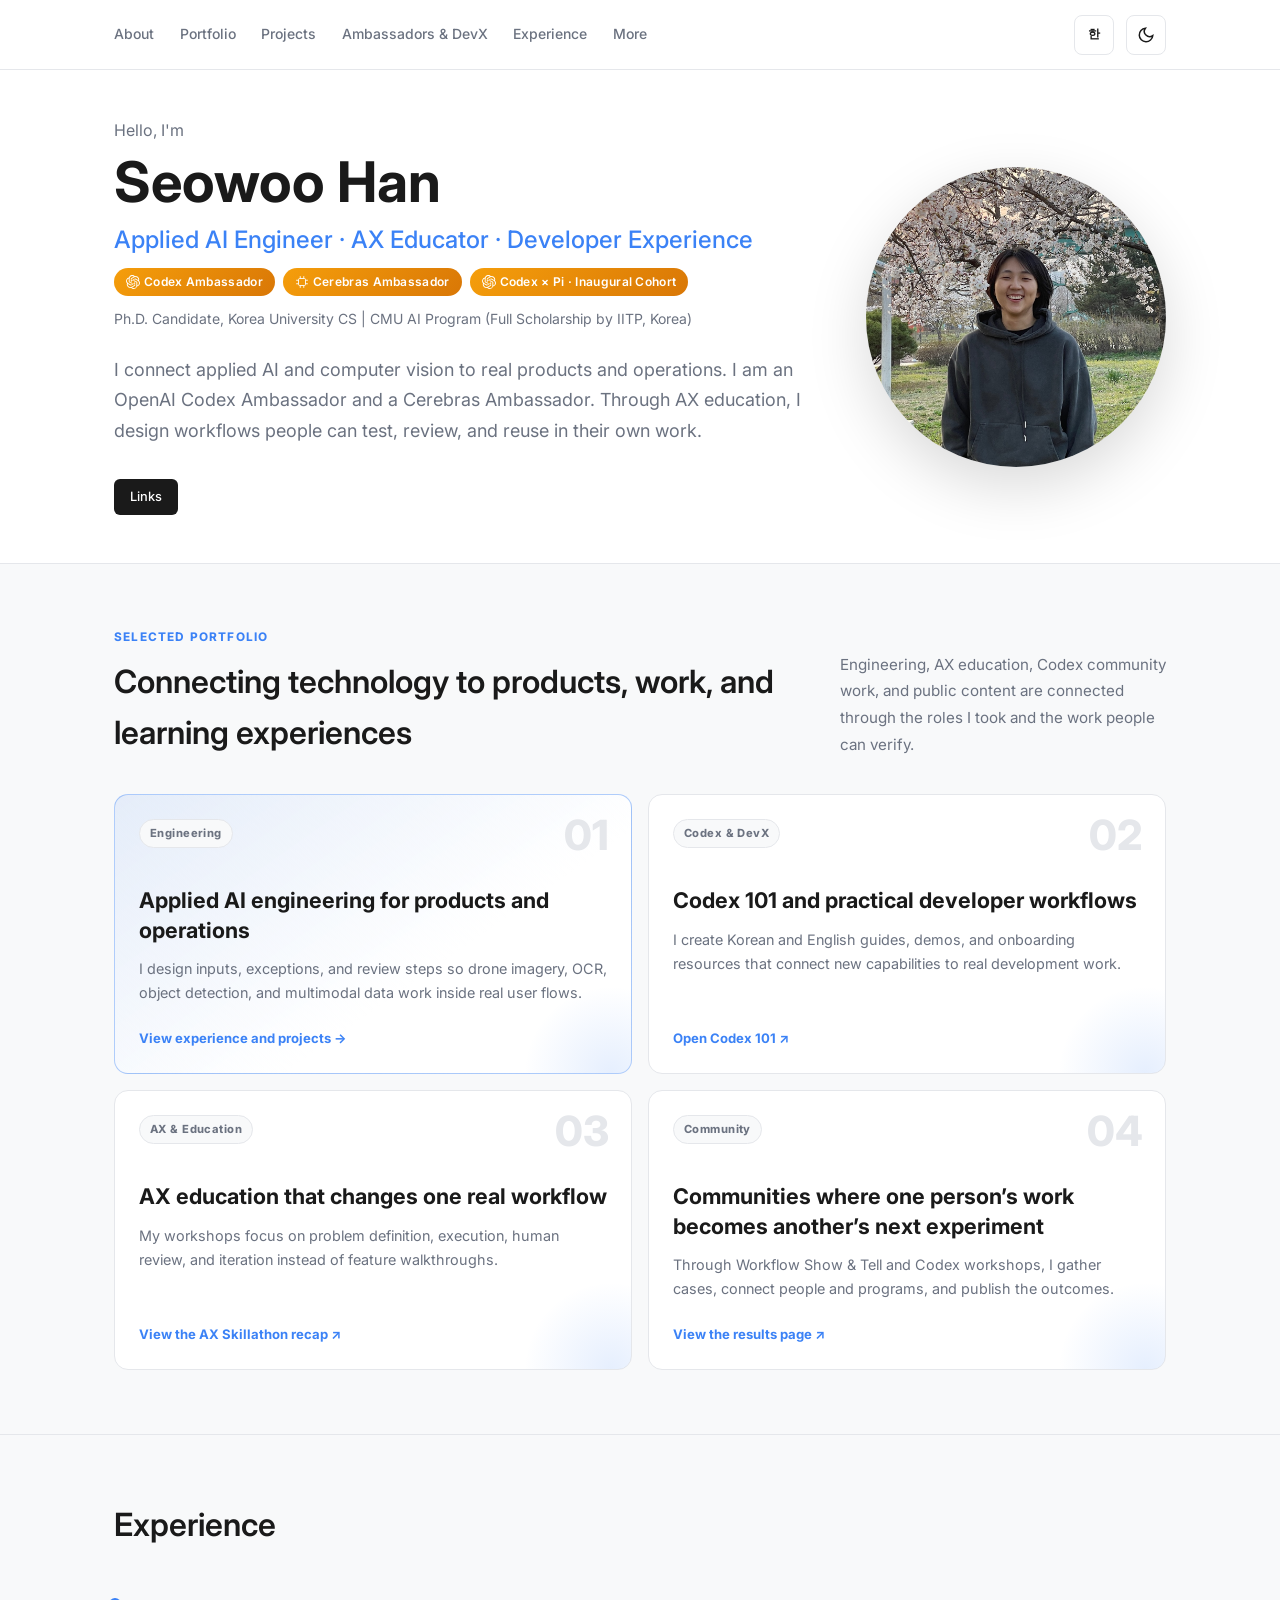
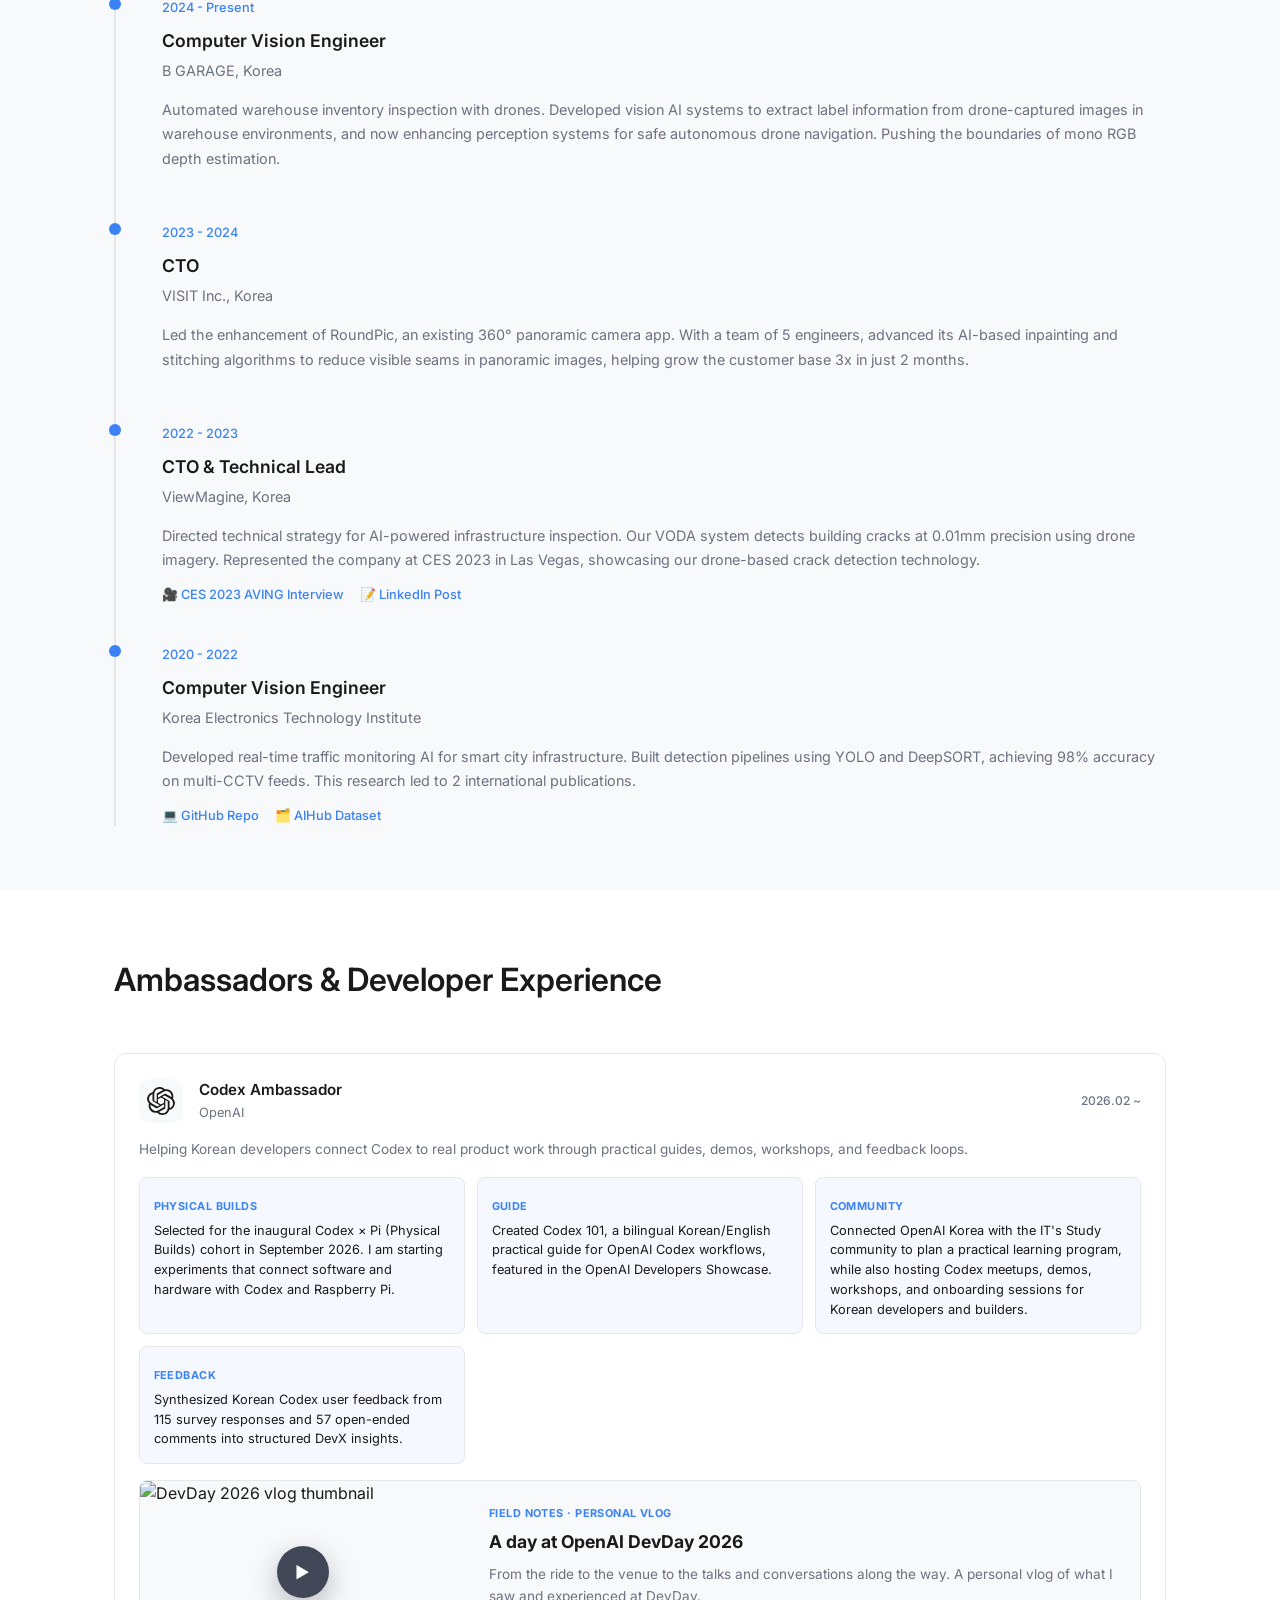
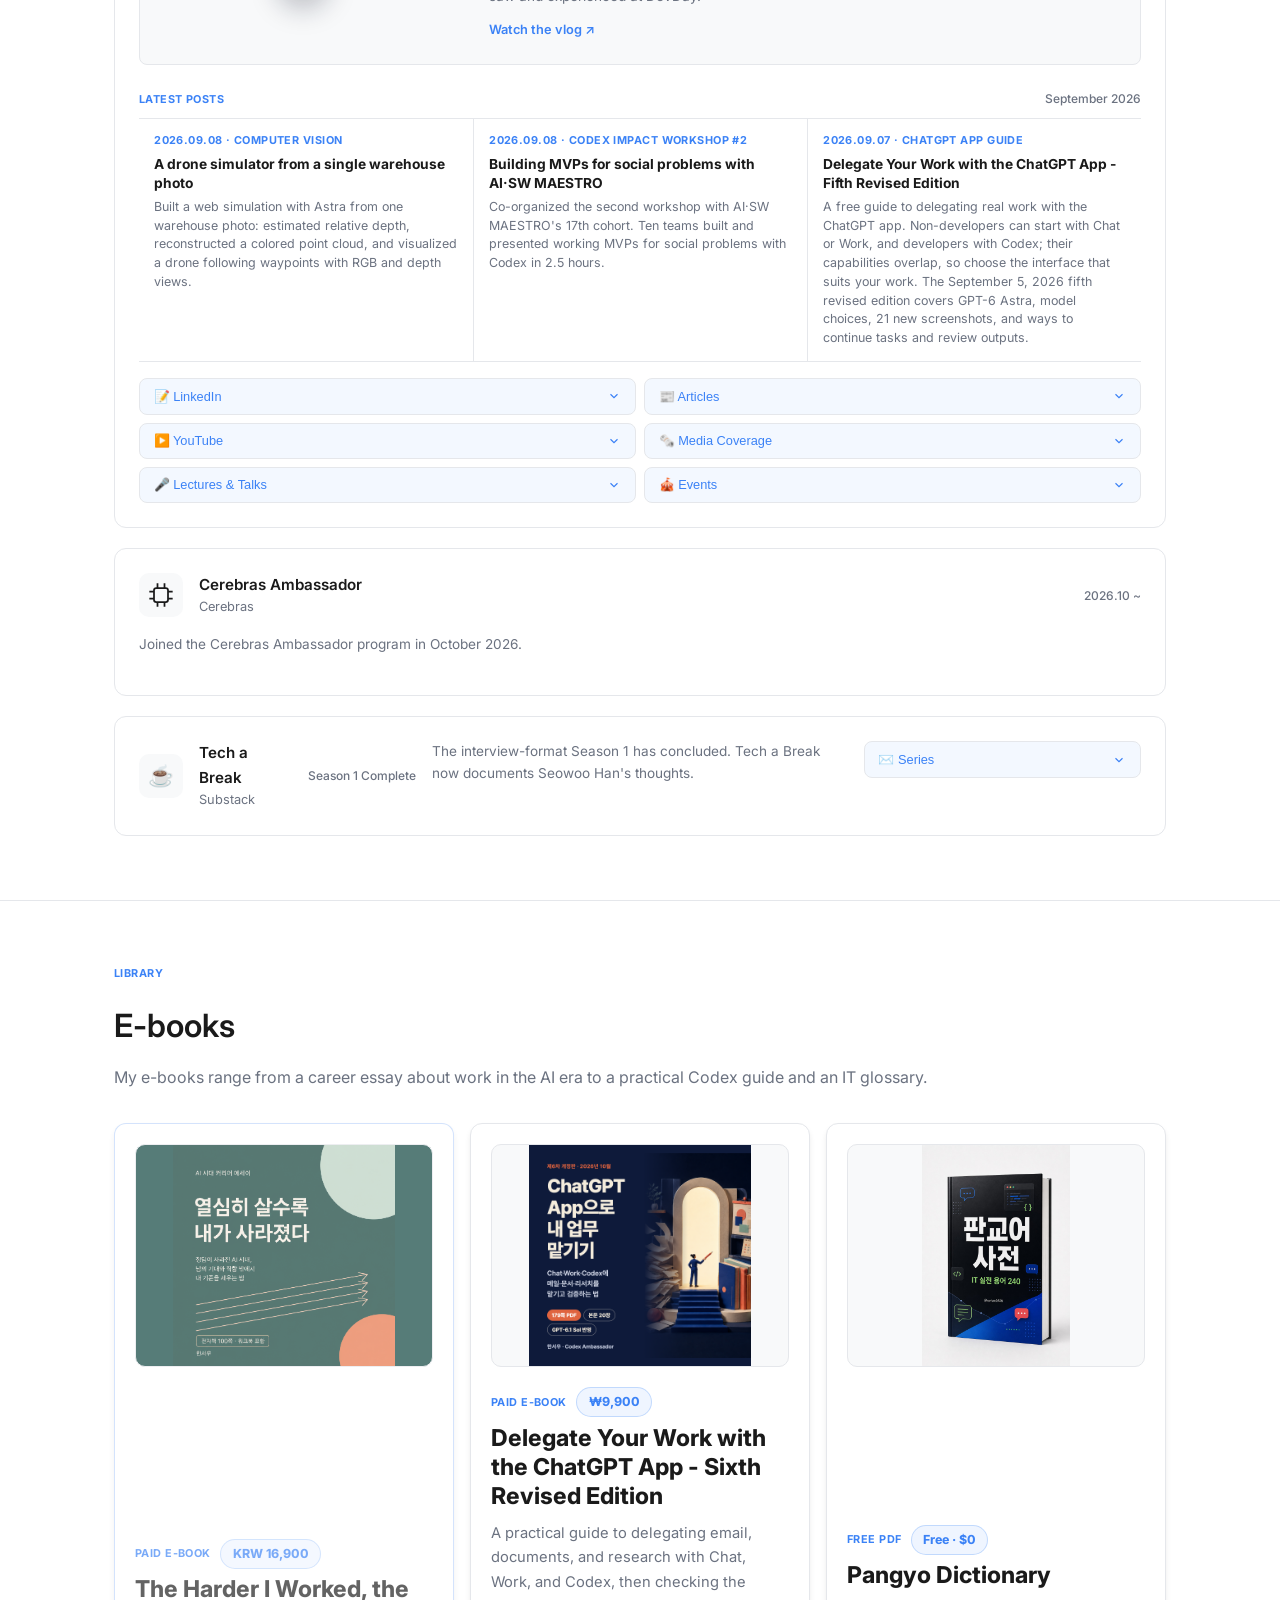
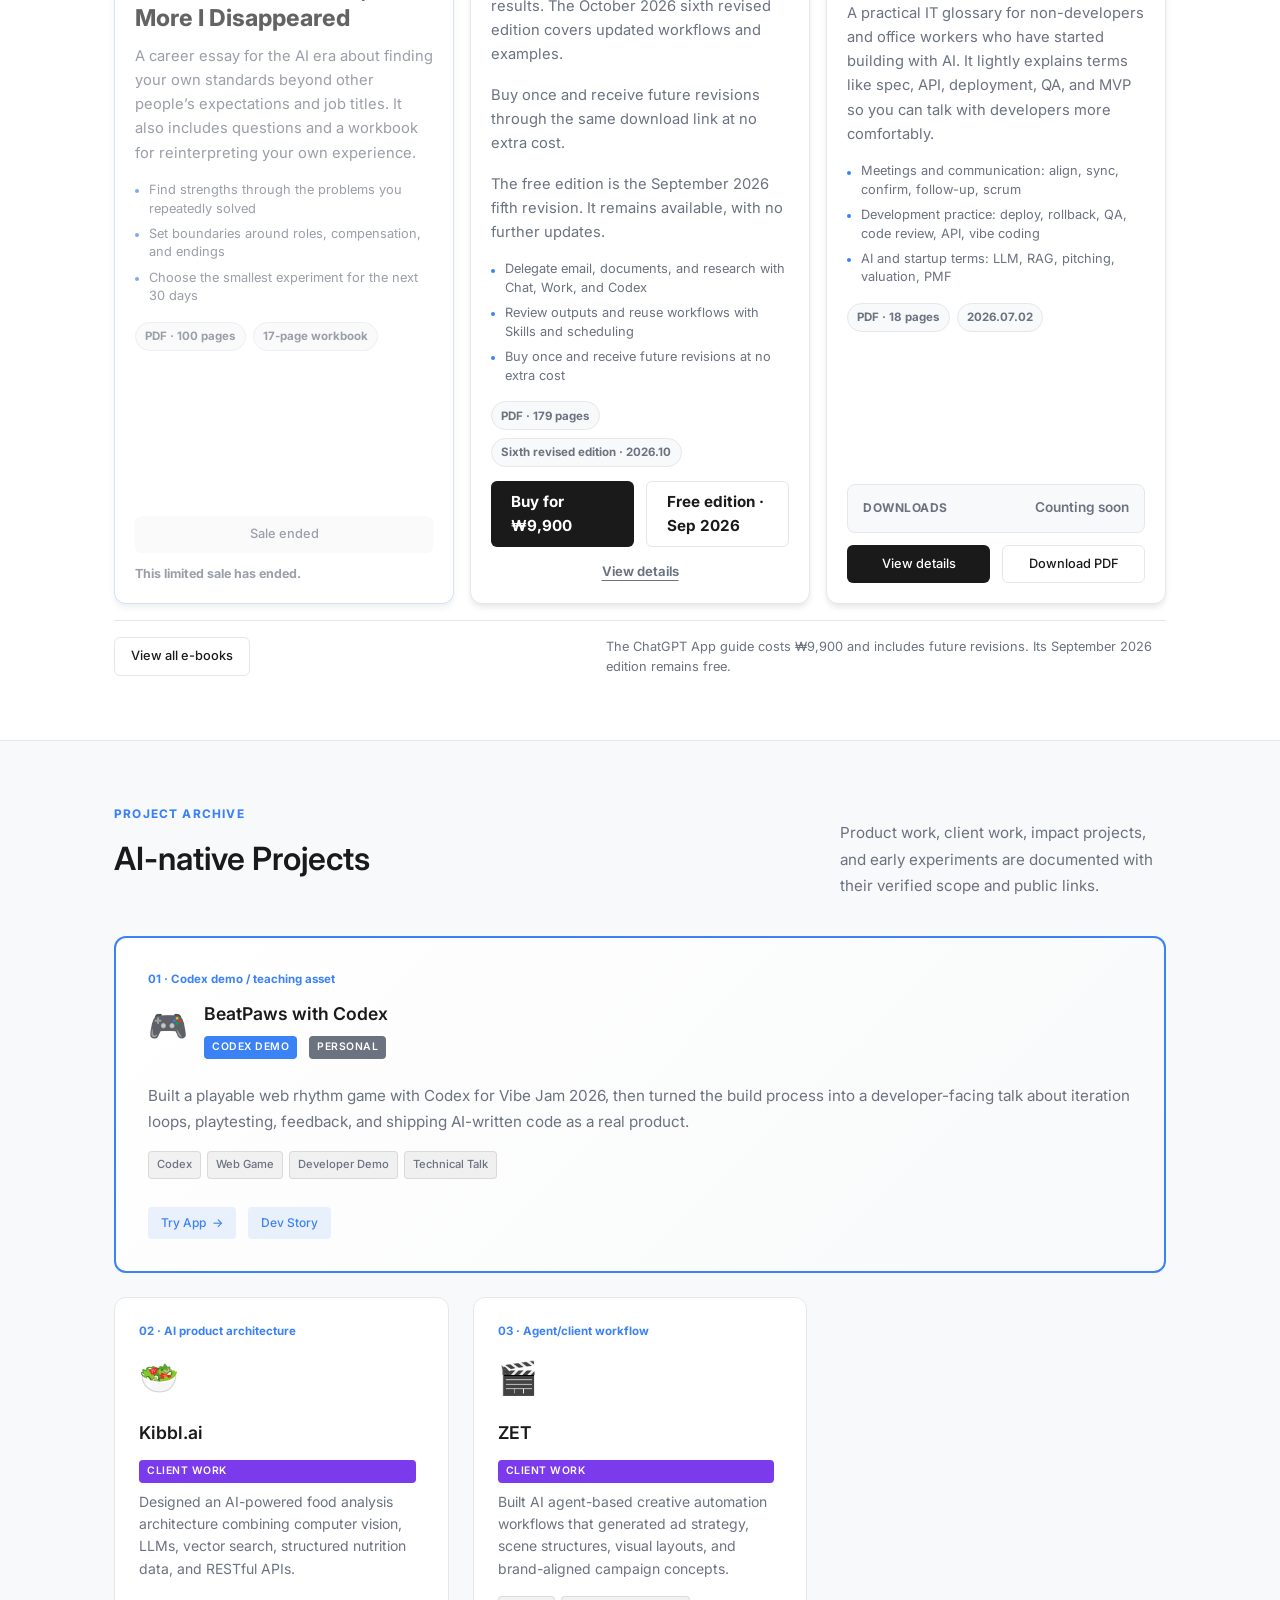
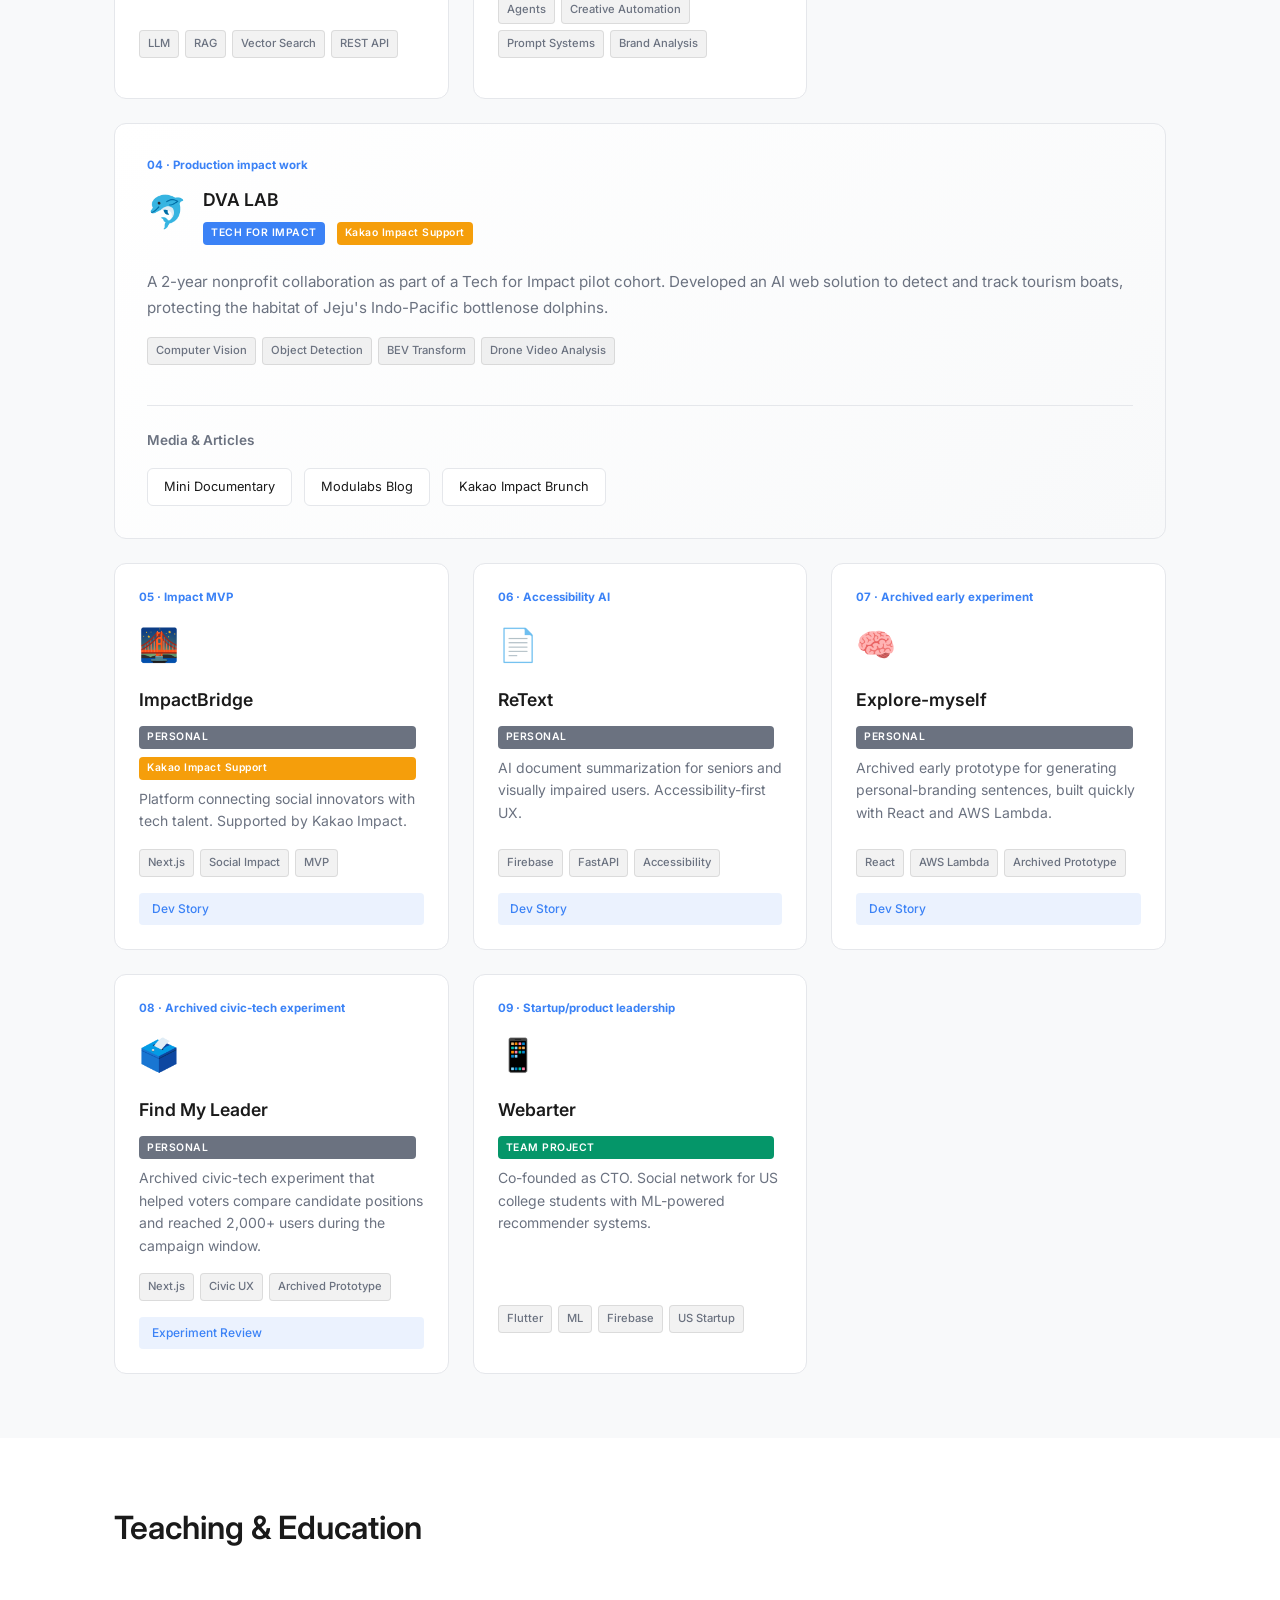
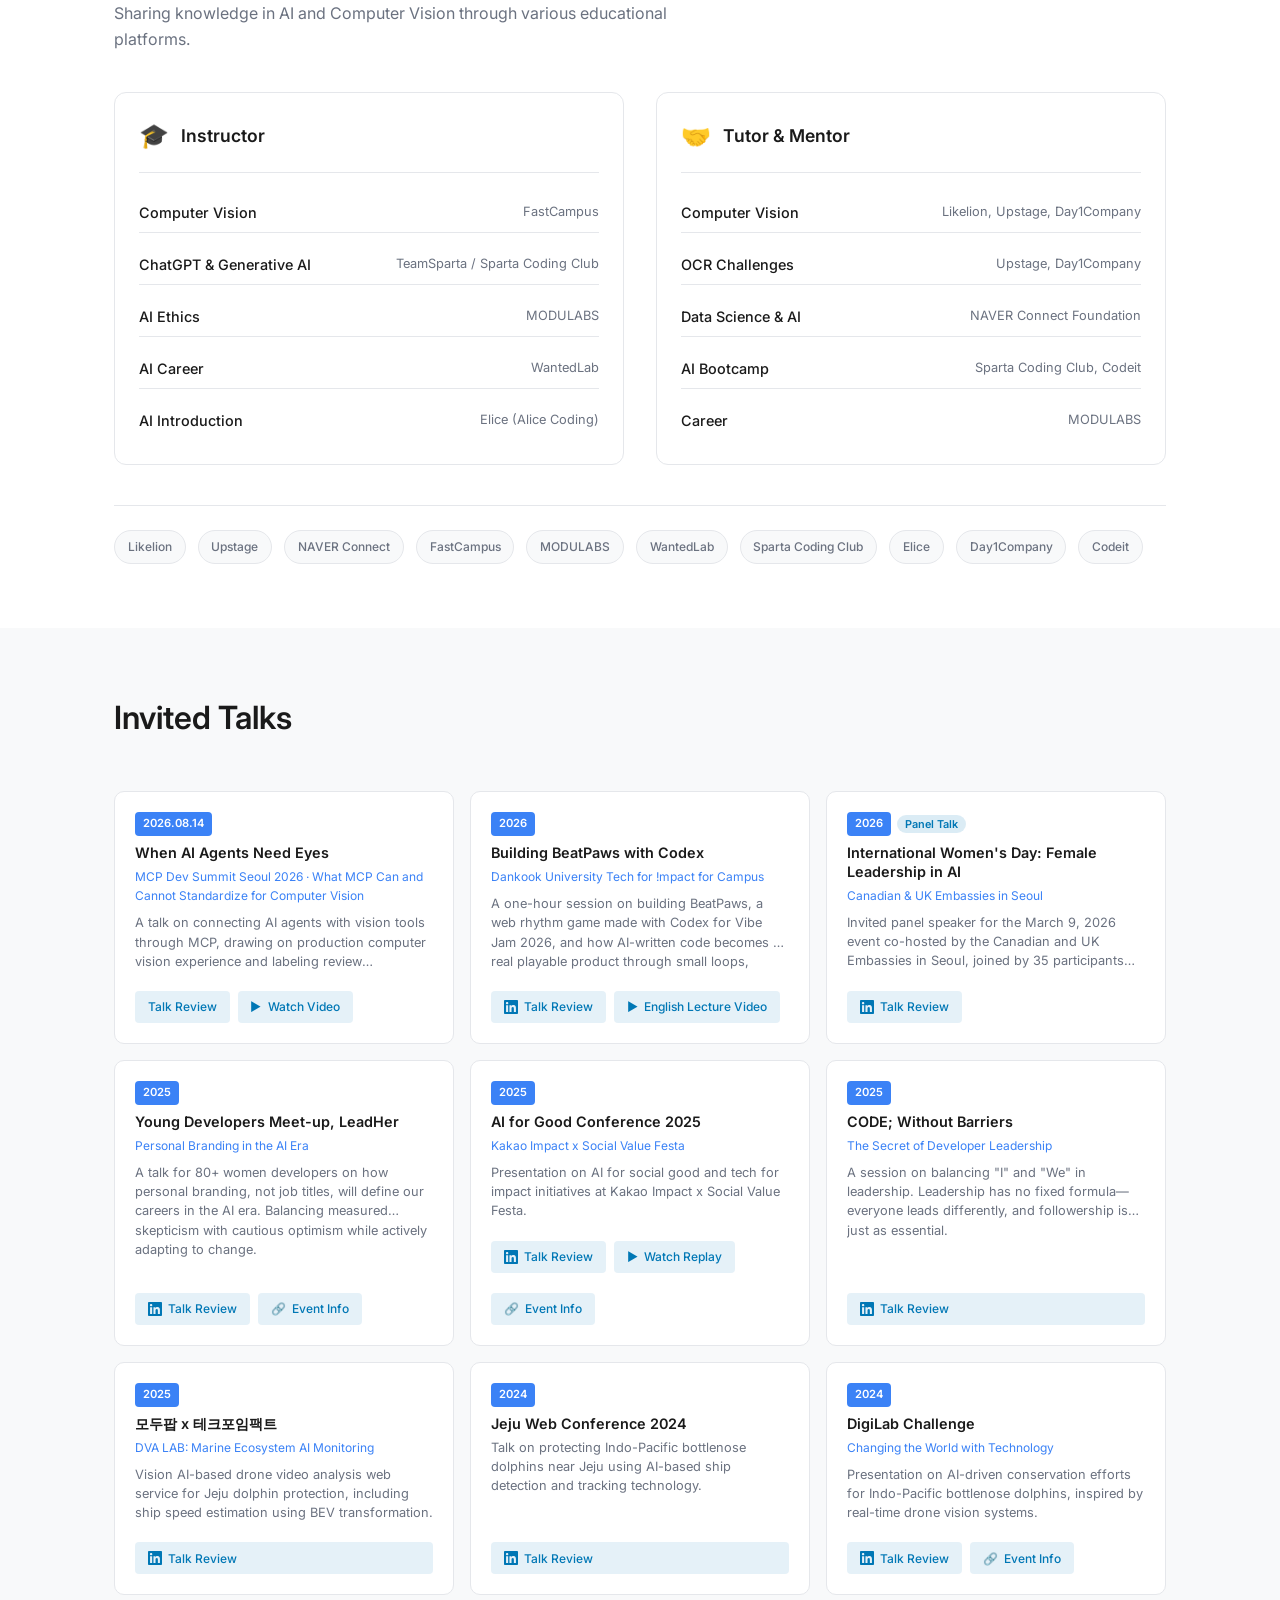
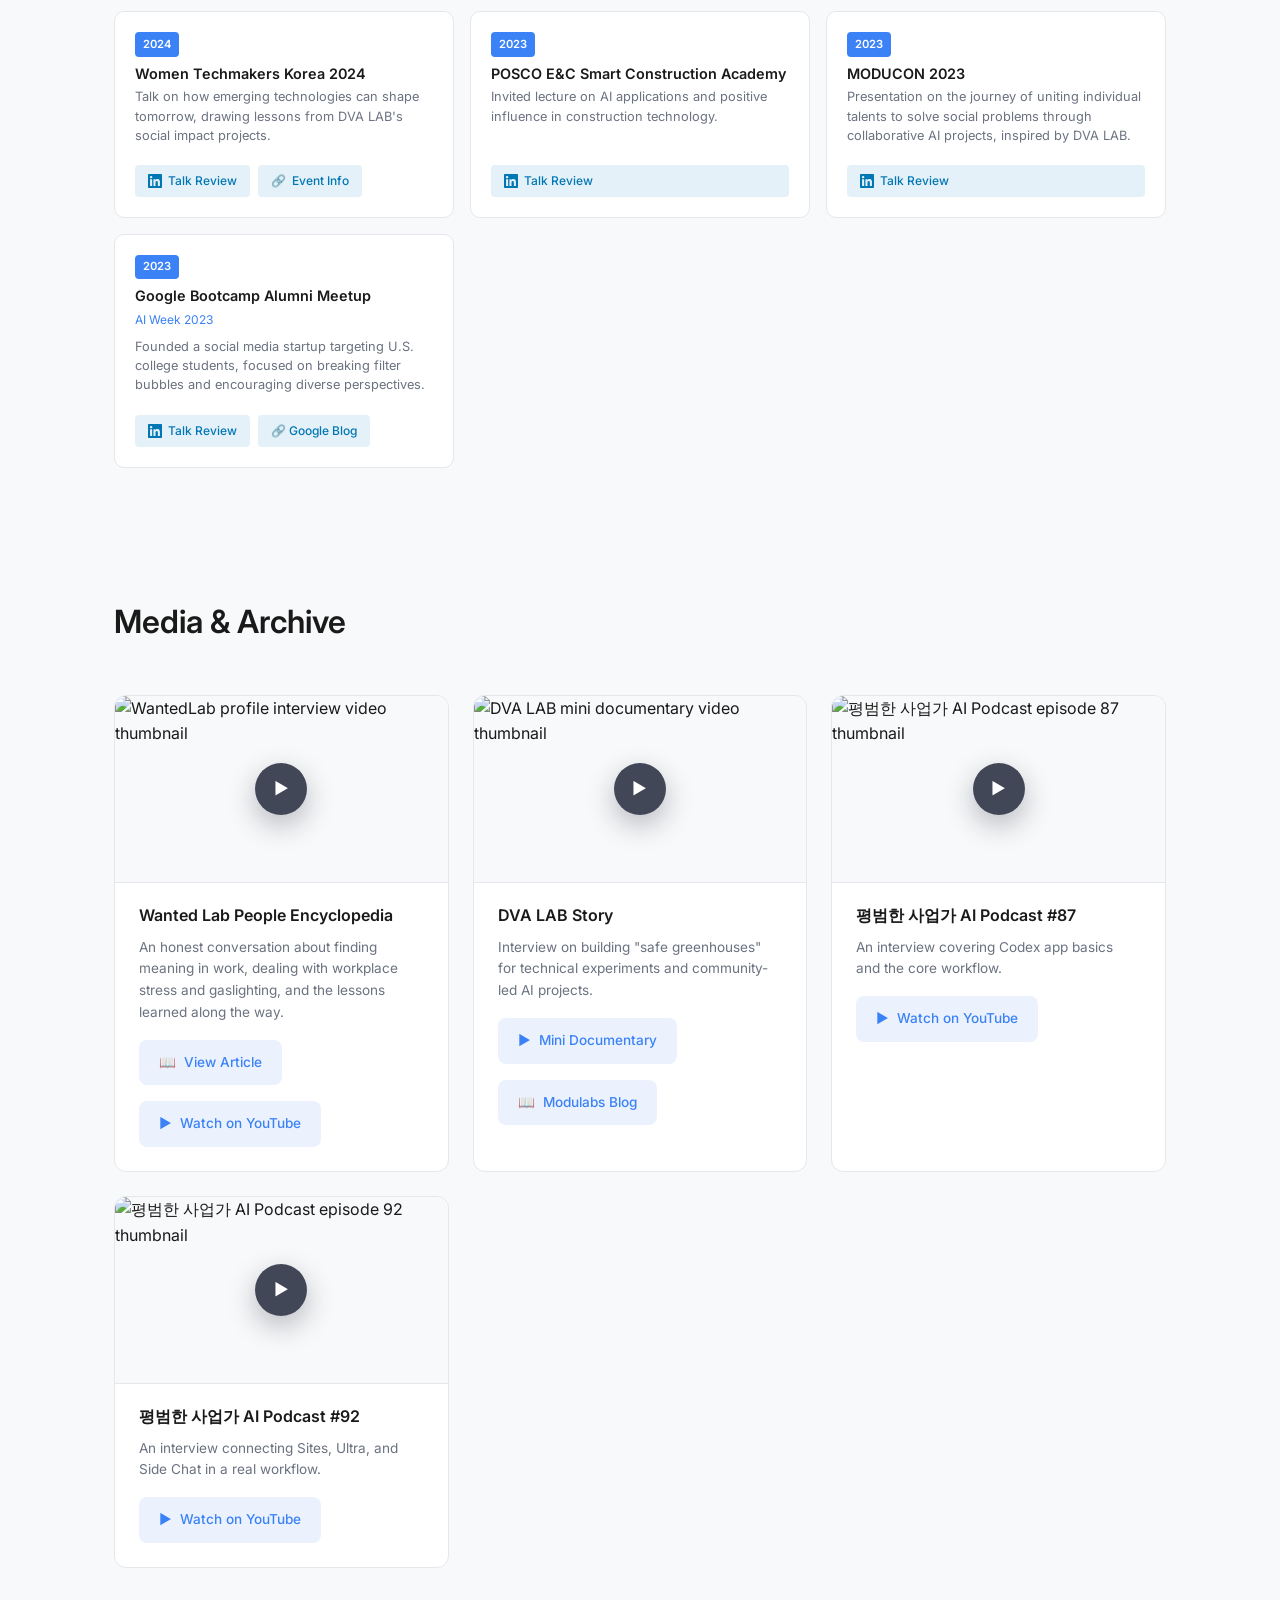
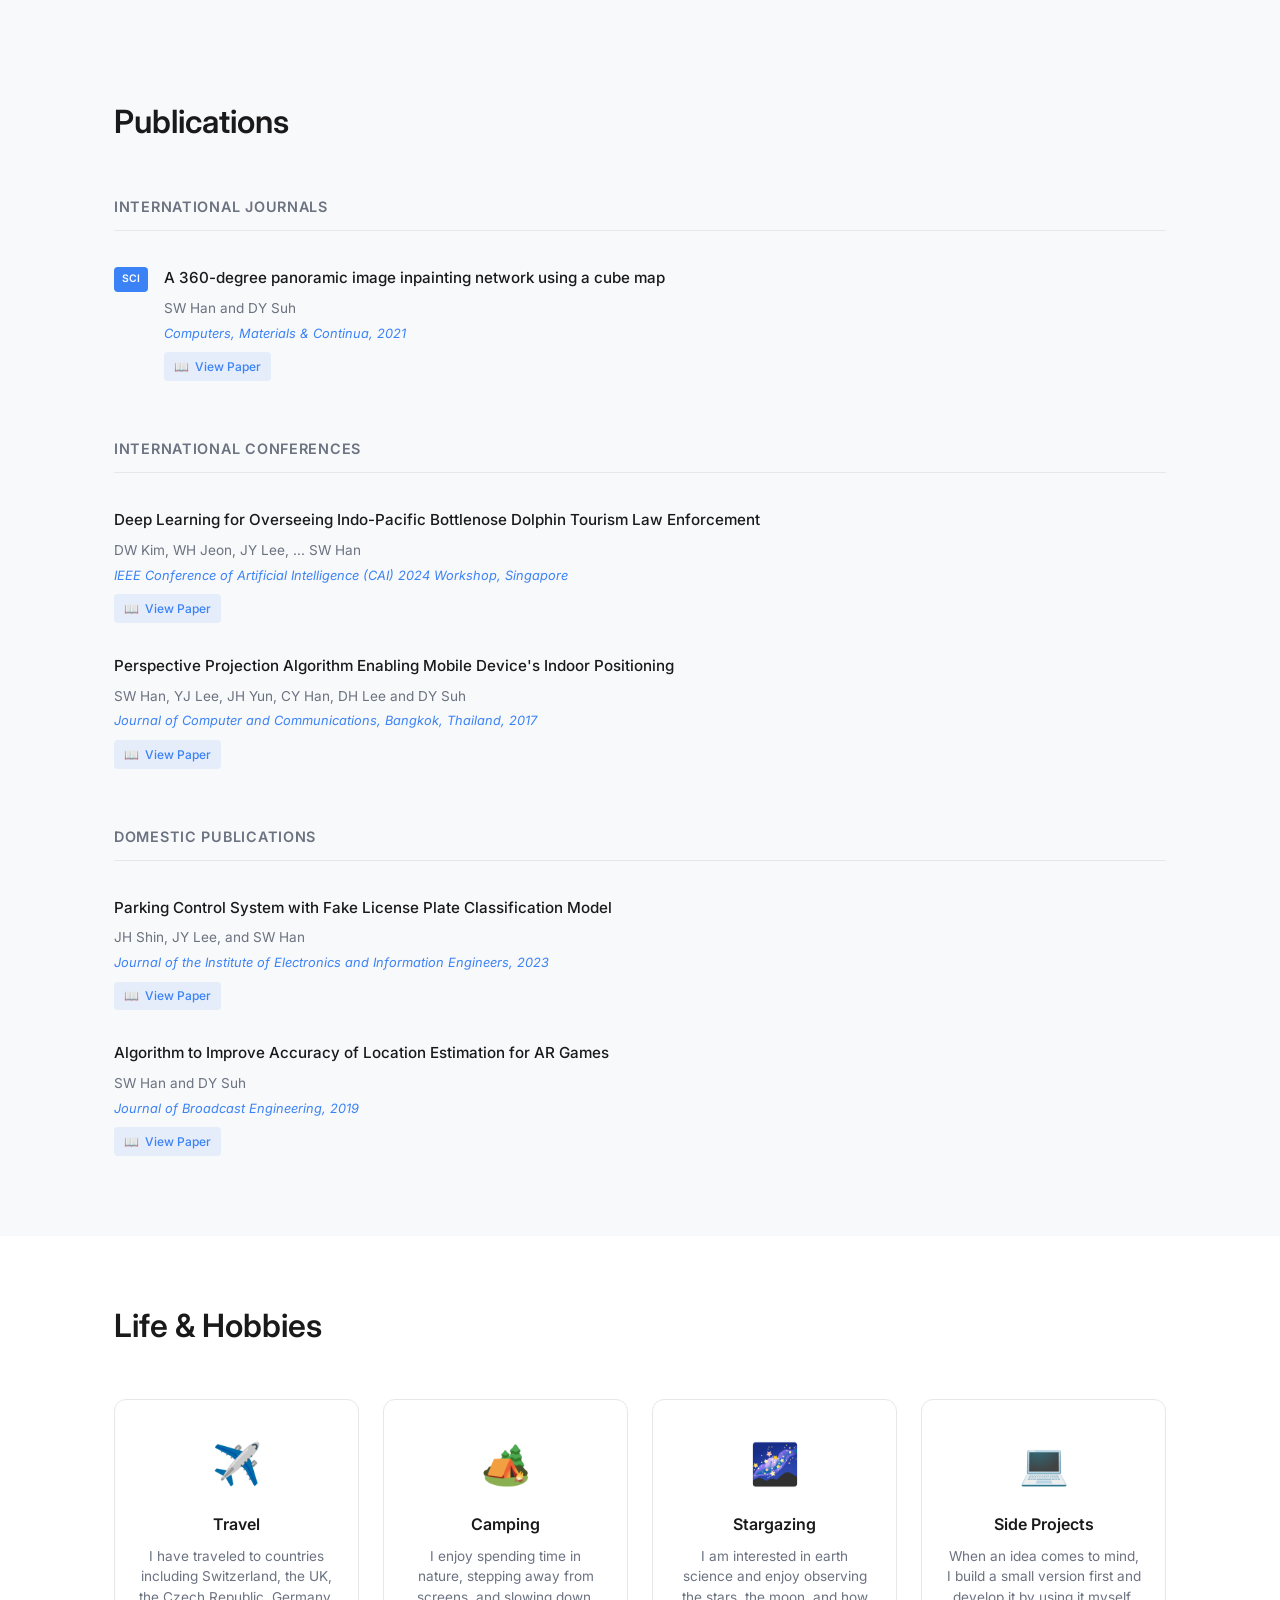
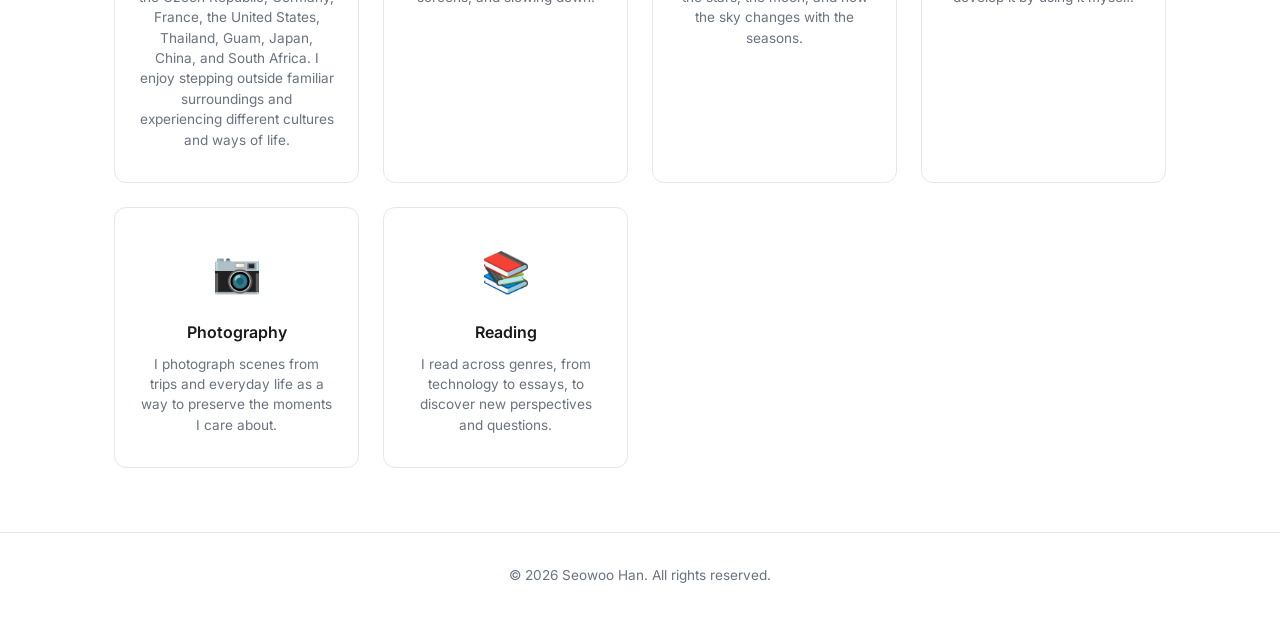
==== commit 72595e86: "Add Cerebras Ambassador to bilingual portfolio" ====
--- a/index.html
+++ b/index.html
@@ -6,12 +6,12 @@
     <meta name="viewport" content="width=device-width, initial-scale=1.0">
 
     <!-- Primary Meta Tags -->
-    <title>한서우 (Seowoo Han) | Applied AI Engineer · AX Educator · Codex Ambassador</title>
-    <meta name="title" content="한서우 (Seowoo Han) | Applied AI Engineer · AX Educator · Codex Ambassador">
+    <title>한서우 (Seowoo Han) | Applied AI Engineer · AX Educator · Codex &amp; Cerebras Ambassador</title>
+    <meta name="title" content="한서우 (Seowoo Han) | Applied AI Engineer · AX Educator · Codex &amp; Cerebras Ambassador">
     <meta name="description"
-        content="Applied AI 엔지니어 한서우의 포트폴리오입니다. 컴퓨터 비전·OCR 제품, AX 교육, OpenAI Codex Ambassador 활동, 프로젝트·글·기사·발표 영상을 한글과 영어로 기록합니다.">
+        content="Applied AI 엔지니어 한서우의 포트폴리오입니다. 컴퓨터 비전·OCR 제품, AX 교육, OpenAI Codex·Cerebras Ambassador 활동, 프로젝트·글·기사·발표 영상을 한글과 영어로 기록합니다.">
     <meta name="keywords"
-        content="한서우, Seowoo Han, Developer Experience, DevX, AI Engineer, OpenAI Codex, Codex Ambassador, AI-native applications, technical content, developer community, Computer Vision, Deep Learning">
+        content="한서우, Seowoo Han, Developer Experience, DevX, AI Engineer, OpenAI Codex, Codex Ambassador, Cerebras Ambassador, AI-native applications, technical content, developer community, Computer Vision, Deep Learning">
     <meta name="author" content="Seowoo Han">
     <meta name="robots" content="index, follow">
     <link rel="canonical" href="https://swhan0329.github.io/">
@@ -19,9 +19,9 @@
     <!-- Open Graph / Facebook -->
     <meta property="og:type" content="website">
     <meta property="og:url" content="https://swhan0329.github.io/">
-    <meta property="og:title" content="한서우 (Seowoo Han) | Applied AI Engineer · AX Educator · Codex Ambassador">
+    <meta property="og:title" content="한서우 (Seowoo Han) | Applied AI Engineer · AX Educator · Codex &amp; Cerebras Ambassador">
     <meta property="og:description"
-        content="Applied AI·컴퓨터 비전 제품, AX 교육, Codex Ambassador 활동과 공개 프로젝트를 모은 한서우의 포트폴리오입니다.">
+        content="Applied AI·컴퓨터 비전 제품, AX 교육, OpenAI Codex·Cerebras Ambassador 활동과 공개 프로젝트를 모은 한서우의 포트폴리오입니다.">
     <meta property="og:image" content="https://swhan0329.github.io/assets/og_image.png">
     <meta property="og:locale" content="ko_KR">
     <meta property="og:locale:alternate" content="en_US">
@@ -29,9 +29,9 @@
     <!-- Twitter -->
     <meta property="twitter:card" content="summary_large_image">
     <meta property="twitter:url" content="https://swhan0329.github.io/">
-    <meta property="twitter:title" content="한서우 (Seowoo Han) | Applied AI Engineer · AX Educator · Codex Ambassador">
+    <meta property="twitter:title" content="한서우 (Seowoo Han) | Applied AI Engineer · AX Educator · Codex &amp; Cerebras Ambassador">
     <meta property="twitter:description"
-        content="Applied AI·컴퓨터 비전 제품, AX 교육, Codex Ambassador 활동과 공개 프로젝트를 모은 한서우의 포트폴리오입니다.">
+        content="Applied AI·컴퓨터 비전 제품, AX 교육, OpenAI Codex·Cerebras Ambassador 활동과 공개 프로젝트를 모은 한서우의 포트폴리오입니다.">
     <meta property="twitter:image" content="https://swhan0329.github.io/assets/og_image.png">
 
     <!-- Structured Data (JSON-LD) for AIO / SEO -->
@@ -43,14 +43,14 @@
         "url": "https://swhan0329.github.io/",
         "name": "한서우 (Seowoo Han) Portfolio",
         "inLanguage": ["ko", "en"],
-        "dateModified": "2026-09-27",
+        "dateModified": "2026-10-16",
         "mainEntity": {
         "@type": "Person",
         "@id": "https://swhan0329.github.io/#seowoo-han",
         "name": "한서우",
         "alternateName": ["Seowoo Han", "swhan0329"],
-        "jobTitle": ["Applied AI Engineer", "AX Educator", "OpenAI Codex Ambassador"],
-        "description": "Applied AI and full-stack engineer, AX practitioner and educator, and OpenAI Codex Ambassador connecting computer vision, OCR, agentic workflows, learning programs, and developer communities.",
+        "jobTitle": ["Applied AI Engineer", "AX Educator", "OpenAI Codex Ambassador", "Cerebras Ambassador"],
+        "description": "Applied AI and full-stack engineer, AX practitioner and educator, and OpenAI Codex and Cerebras Ambassador connecting computer vision, OCR, agentic workflows, learning programs, and developer communities.",
         "url": "https://swhan0329.github.io/",
         "image": "https://swhan0329.github.io/assets/profile.jpg",
         "sameAs": [
@@ -103,7 +103,7 @@
                 <a href="#about" data-i18n="nav.about">About</a>
                 <a href="#portfolio" data-i18n="nav.portfolio">Portfolio</a>
                 <a href="#projects" data-i18n="nav.projects">Projects</a>
-                <a href="#ecosystem" data-i18n="nav.ecosystem">Codex & DevX</a>
+                <a href="#ecosystem" data-i18n="nav.ecosystem">Ambassadors &amp; DevX</a>
                 <a href="#experience" data-i18n="nav.experience">Experience</a>
                 <a href="#teaching" data-i18n="nav.more">More</a>
             </nav>
@@ -152,6 +152,13 @@
                             </svg>
                             <span data-i18n="ambassador.codex">Codex Ambassador</span>
                         </a>
+                        <a href="#cerebras" class="hero-badge">
+                            <svg viewBox="0 0 24 24" fill="none" stroke="currentColor" stroke-width="1.5" width="14" height="14" aria-hidden="true">
+                                <rect x="6" y="6" width="12" height="12" rx="2" />
+                                <path d="M9 2v4m6-4v4M9 18v4m6-4v4M2 9h4m-4 6h4M18 9h4m-4 6h4" />
+                            </svg>
+                            <span data-i18n="ambassador.cerebras">Cerebras Ambassador</span>
+                        </a>
                         <a href="#codex-pi" class="hero-badge">
                             <svg viewBox="0 0 24 24" fill="currentColor" width="14" height="14" aria-hidden="true">
                                 <path
@@ -165,7 +172,7 @@
                             class="edu-link" target="_blank" rel="noopener">CMU AI 프로그램 (전액 장학, IITP 지원)</a>
                     </p>
                     <p class="hero-description" data-i18n="hero.description">
-                        Applied AI와 컴퓨터 비전을 실제 제품과 운영에 연결합니다. AX 교육과 OpenAI Codex Ambassador 활동을 통해 사람들이 AI를 자기 업무에서 검증하고 다시 사용할 수 있는 워크플로우를 만듭니다.
+                        Applied AI와 컴퓨터 비전을 실제 제품과 운영에 연결합니다. OpenAI Codex와 Cerebras 앰버서더로 활동하고 있습니다. AX 교육을 통해 사람들이 AI를 자기 업무에서 검증하고 다시 사용할 수 있는 워크플로우를 만듭니다.
                     </p>
                     <div class="hero-cta">
                         <a href="https://seowoo-link-hub.swhan0329.chatgpt.site/" class="btn btn-primary"
@@ -293,10 +300,10 @@
         </div>
     </section>
 
-    <!-- Codex & Developer Experience Section -->
+    <!-- Ambassadors & Developer Experience Section -->
     <section class="section" id="ecosystem">
         <div class="container">
-            <h2 class="section-title" data-i18n="ecosystem.title">Codex & Developer Experience</h2>
+            <h2 class="section-title" data-i18n="ecosystem.title">Ambassadors &amp; Developer Experience</h2>
             <div class="ambassador-grid">
                 <div class="ambassador-card ambassador-card-primary">
                     <div class="ambassador-card-header">
@@ -760,6 +767,22 @@
                             </div>
                         </div>
                     </div>
+                </div>
+                <div class="ambassador-card" id="cerebras">
+                    <div class="ambassador-card-header">
+                        <div class="ambassador-logo">
+                            <svg viewBox="0 0 24 24" fill="none" stroke="currentColor" stroke-width="1.5" width="28" height="28" aria-hidden="true">
+                                <rect x="6" y="6" width="12" height="12" rx="2" />
+                                <path d="M9 2v4m6-4v4M9 18v4m6-4v4M2 9h4m-4 6h4M18 9h4m-4 6h4" />
+                            </svg>
+                        </div>
+                        <div class="ambassador-info">
+                            <span class="ambassador-title" data-i18n="ambassador.cerebras">Cerebras Ambassador</span>
+                            <span class="ambassador-org">Cerebras</span>
+                        </div>
+                        <span class="ambassador-date">2026.10 ~</span>
+                    </div>
+                    <p class="ambassador-desc" data-i18n="ecosystem.cerebras.desc">2026년 10월, Cerebras 앰버서더로 합류했습니다.</p>
                 </div>
                 <div class="ambassador-card ambassador-card-secondary">
                     <div class="ambassador-card-header">
@@ -1719,7 +1742,7 @@
         </div>
     </footer>
 
-    <script src="js/i18n.js?v=20261015-ebook-6th"></script>
+    <script src="js/i18n.js?v=20261016-cerebras"></script>
     <script src="js/main.js?v=20260728-portfolio-aio"></script>
 </body>
 
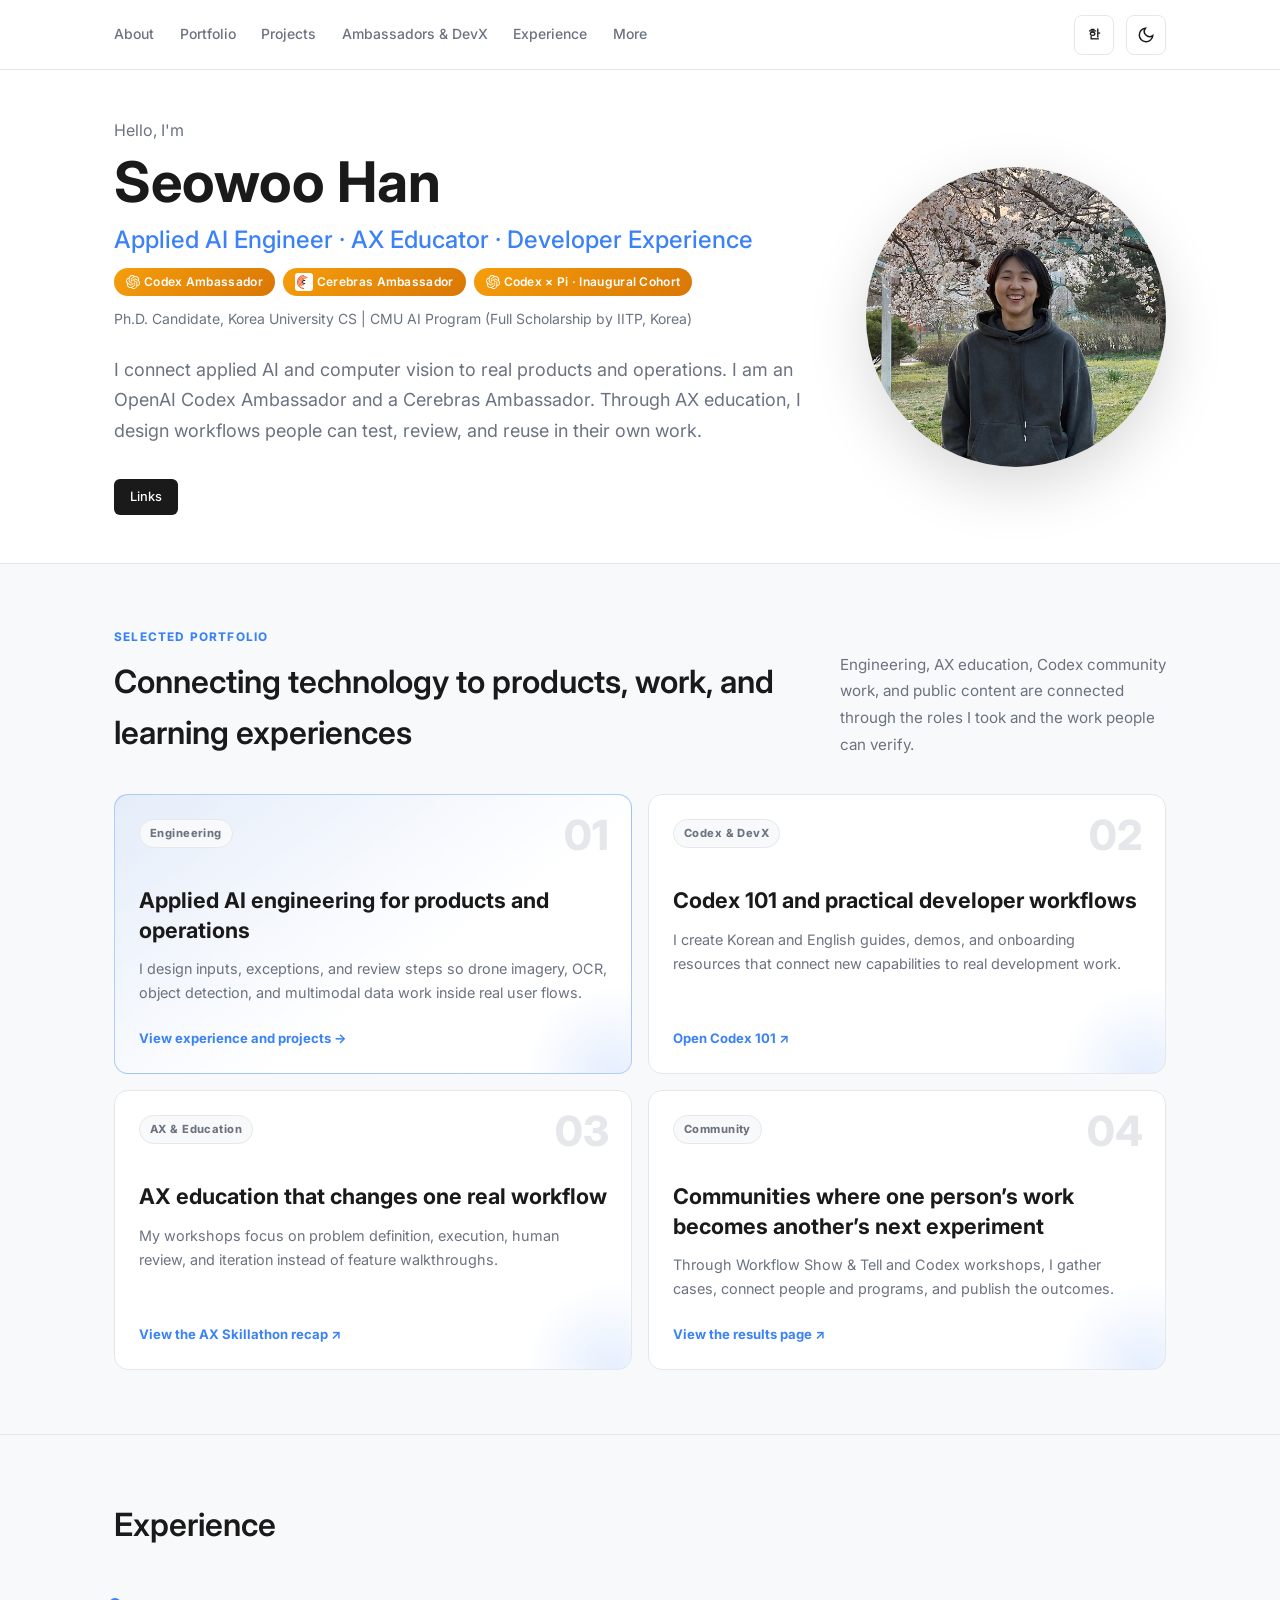
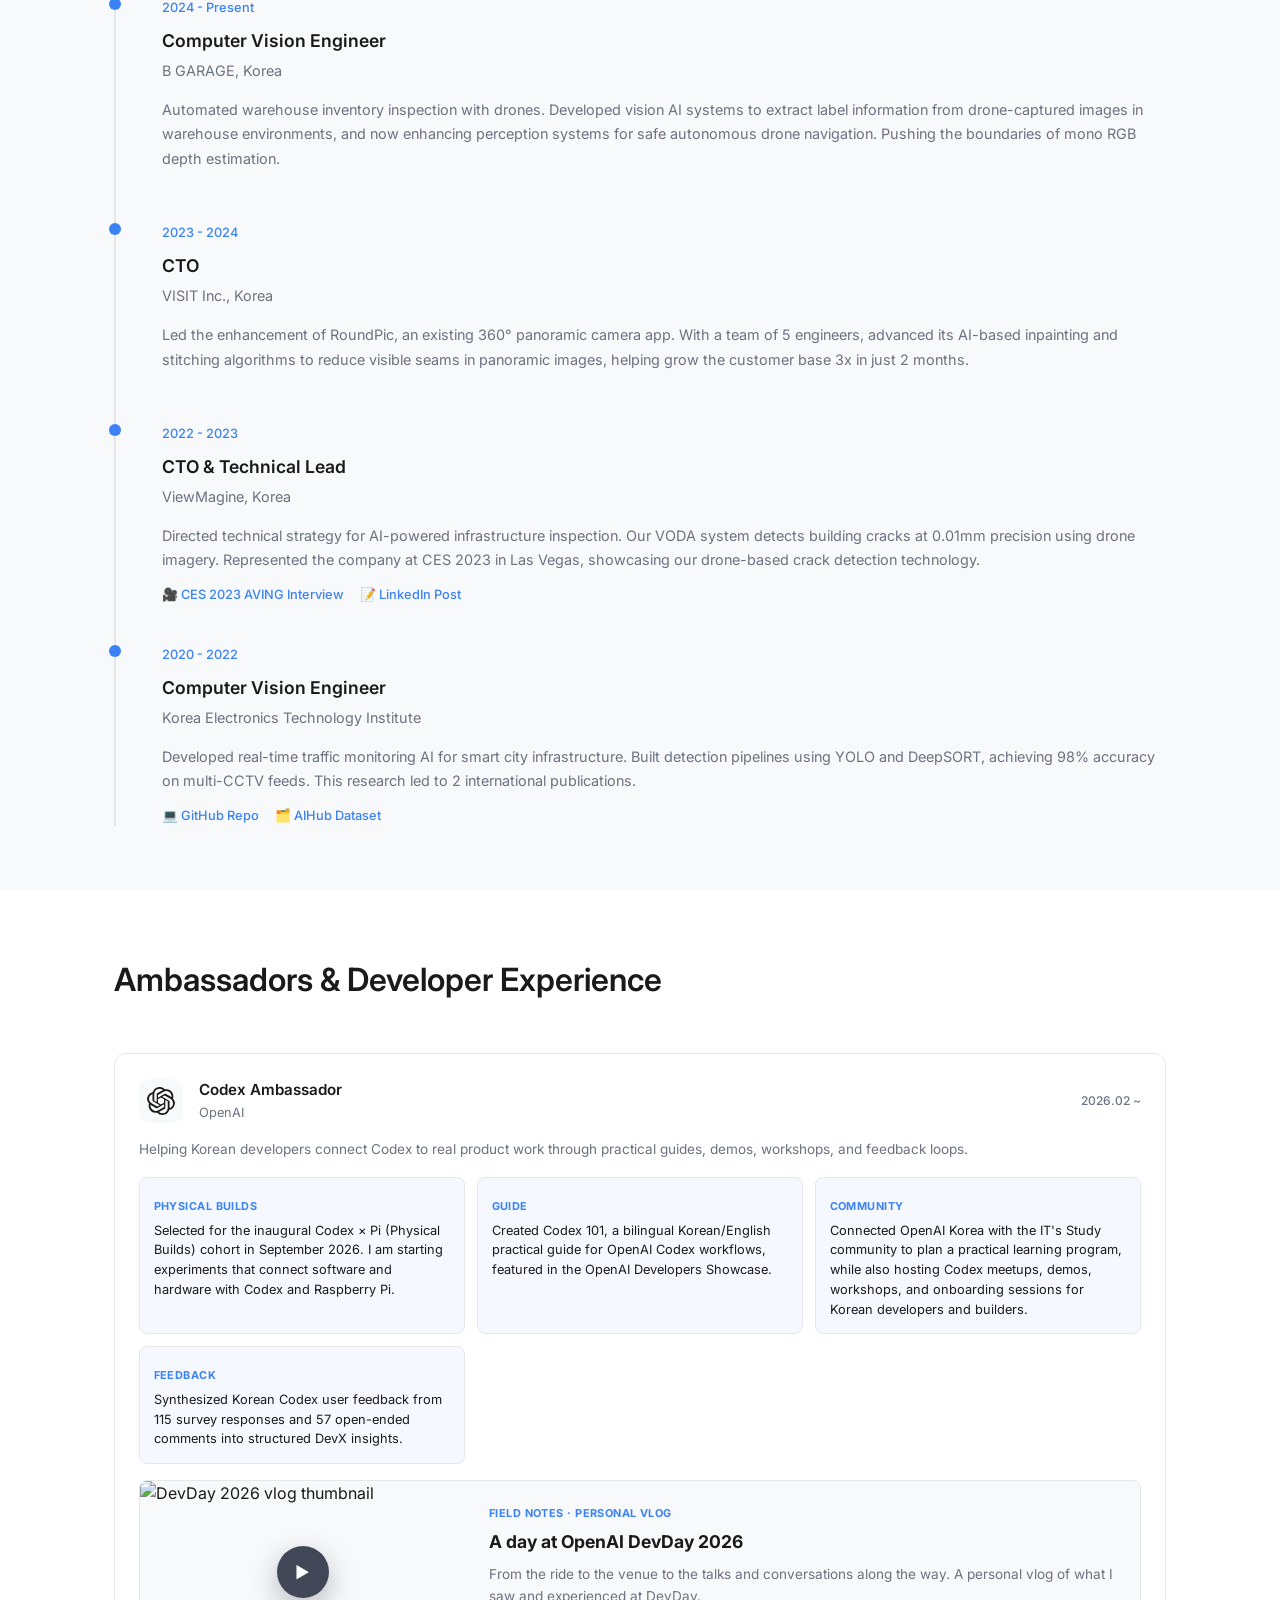
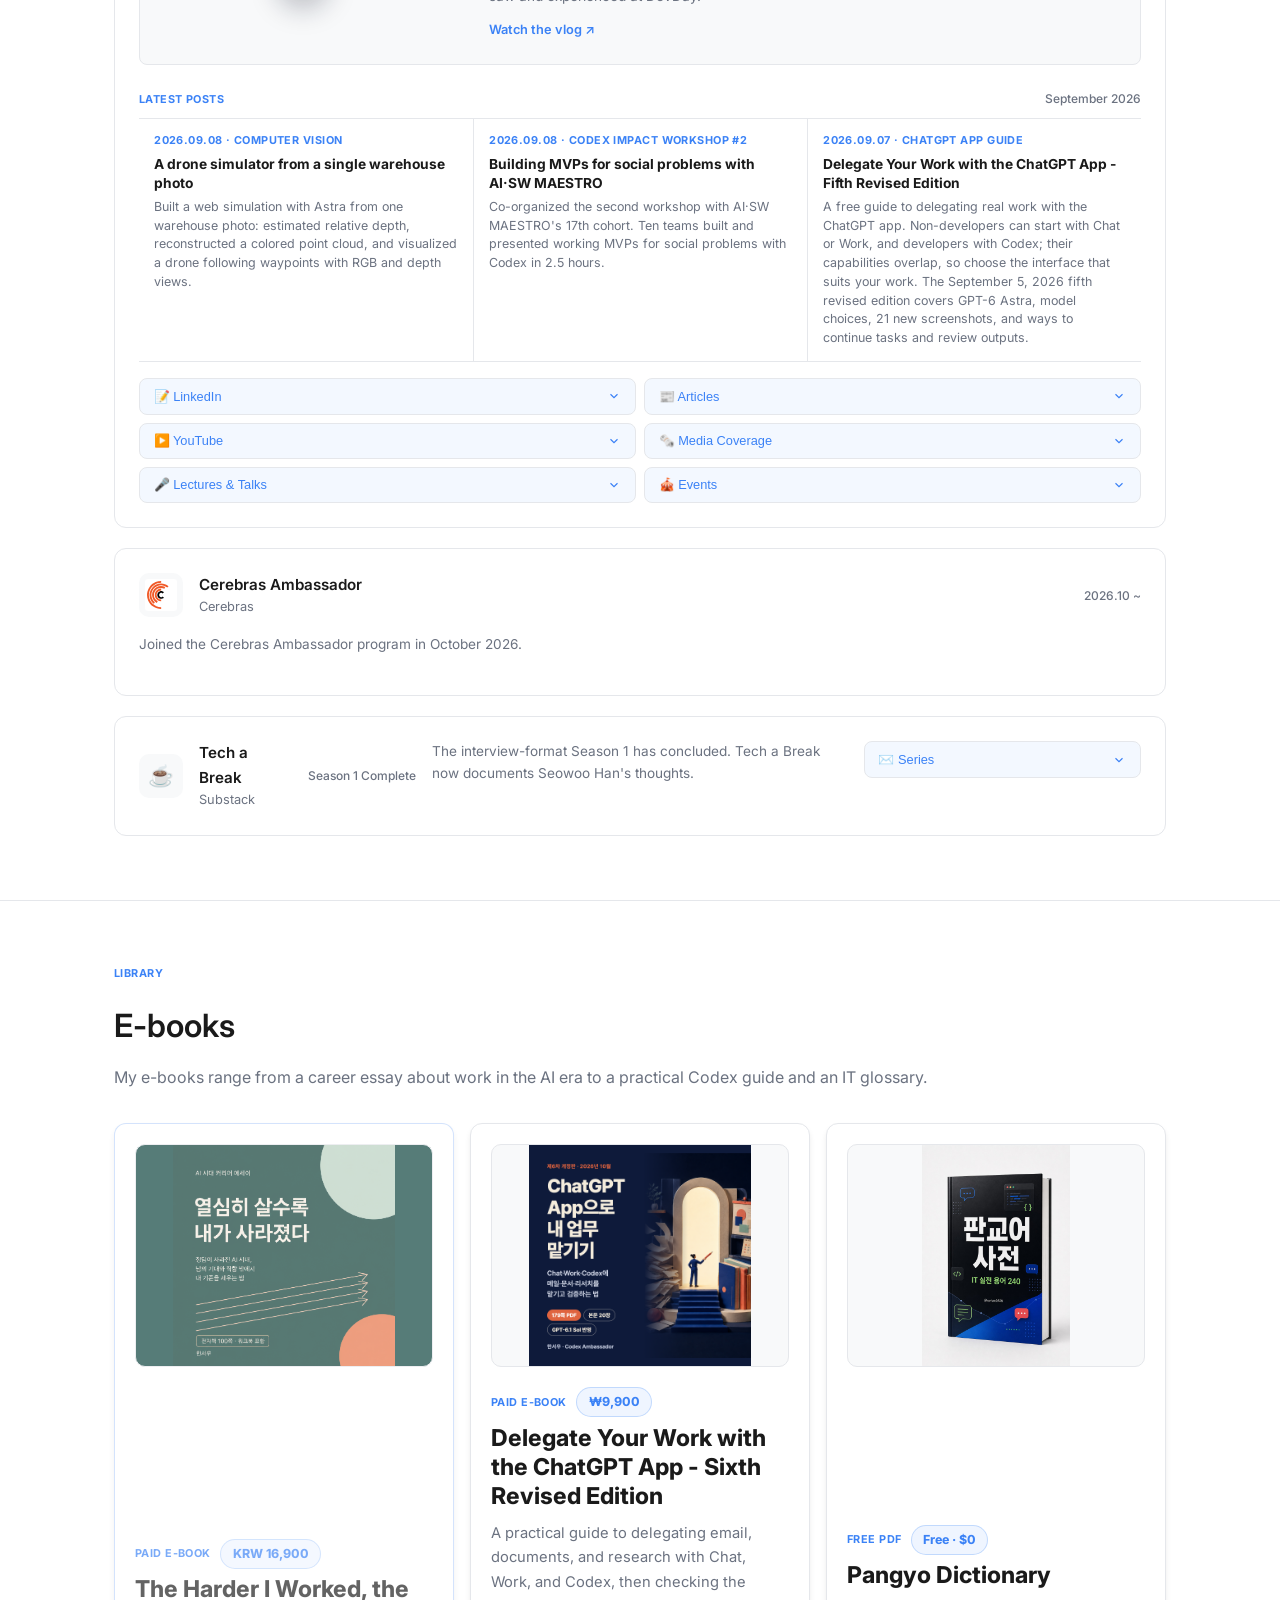
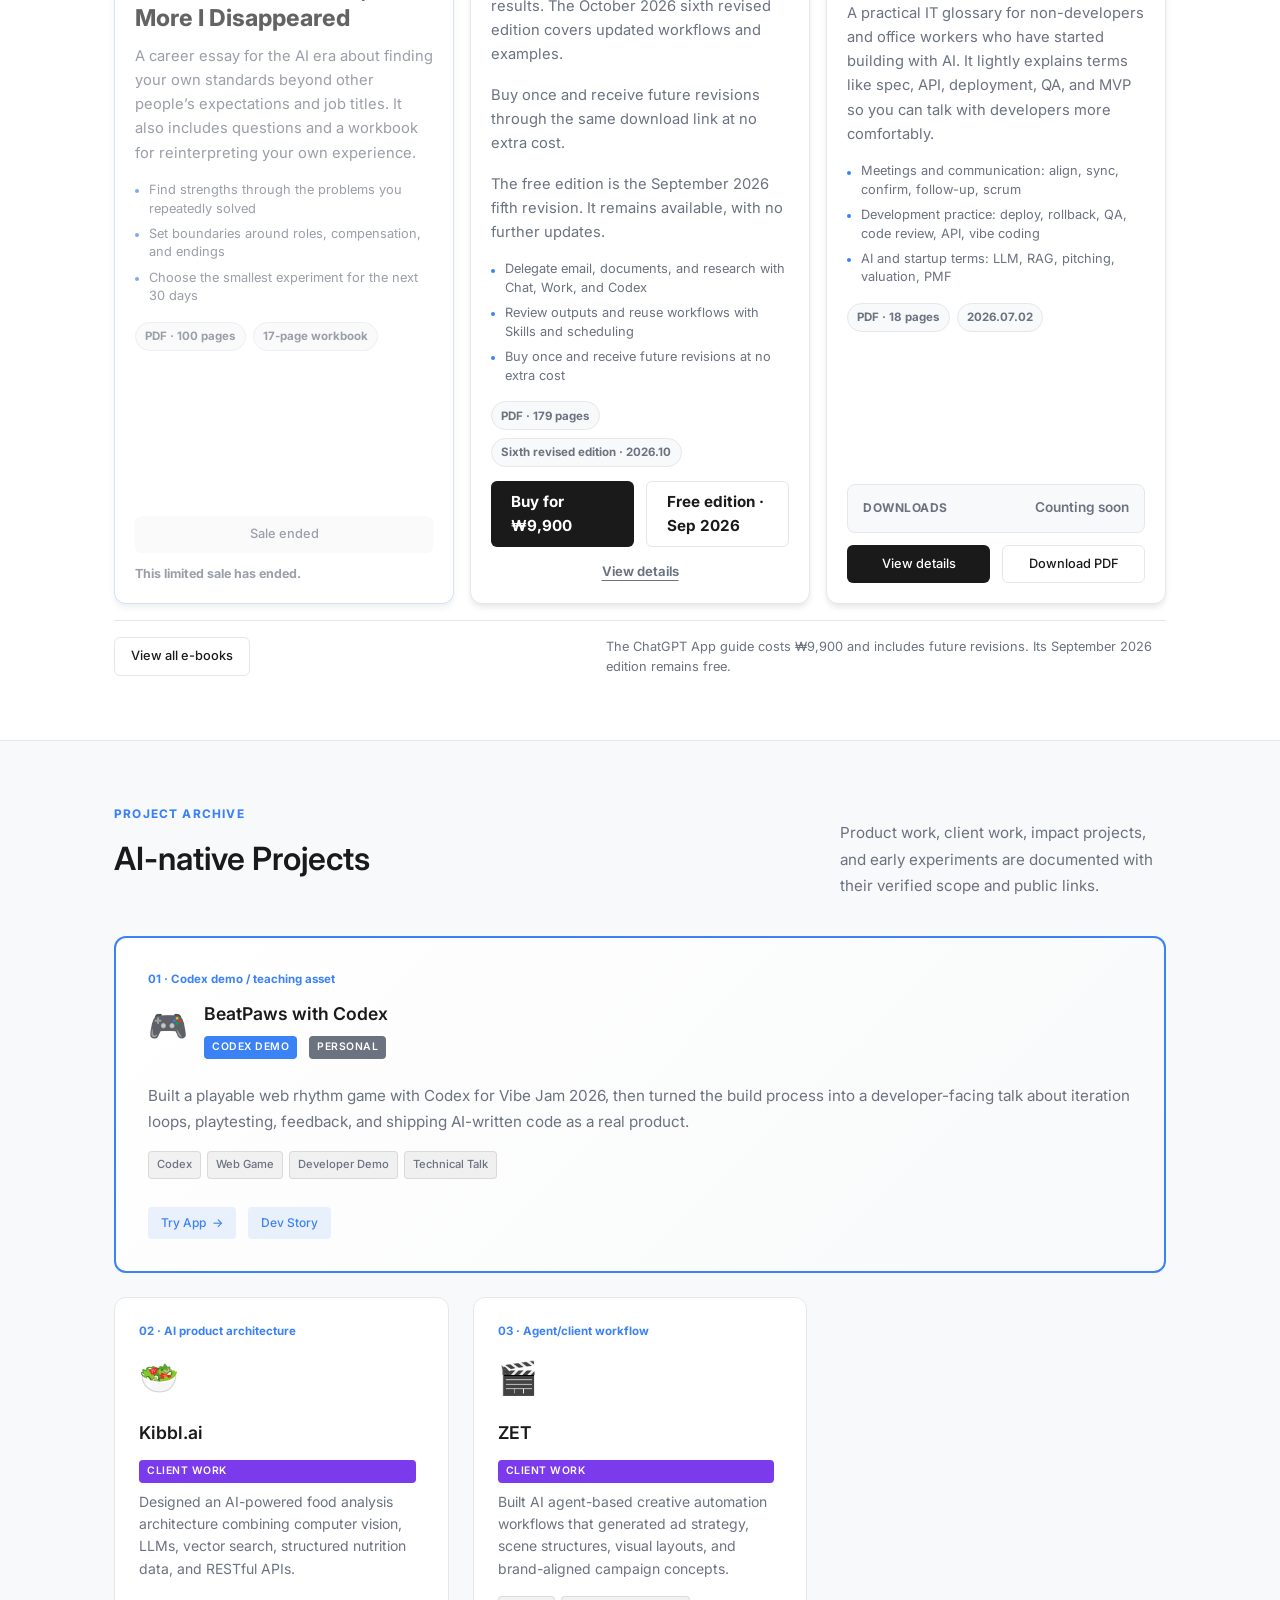
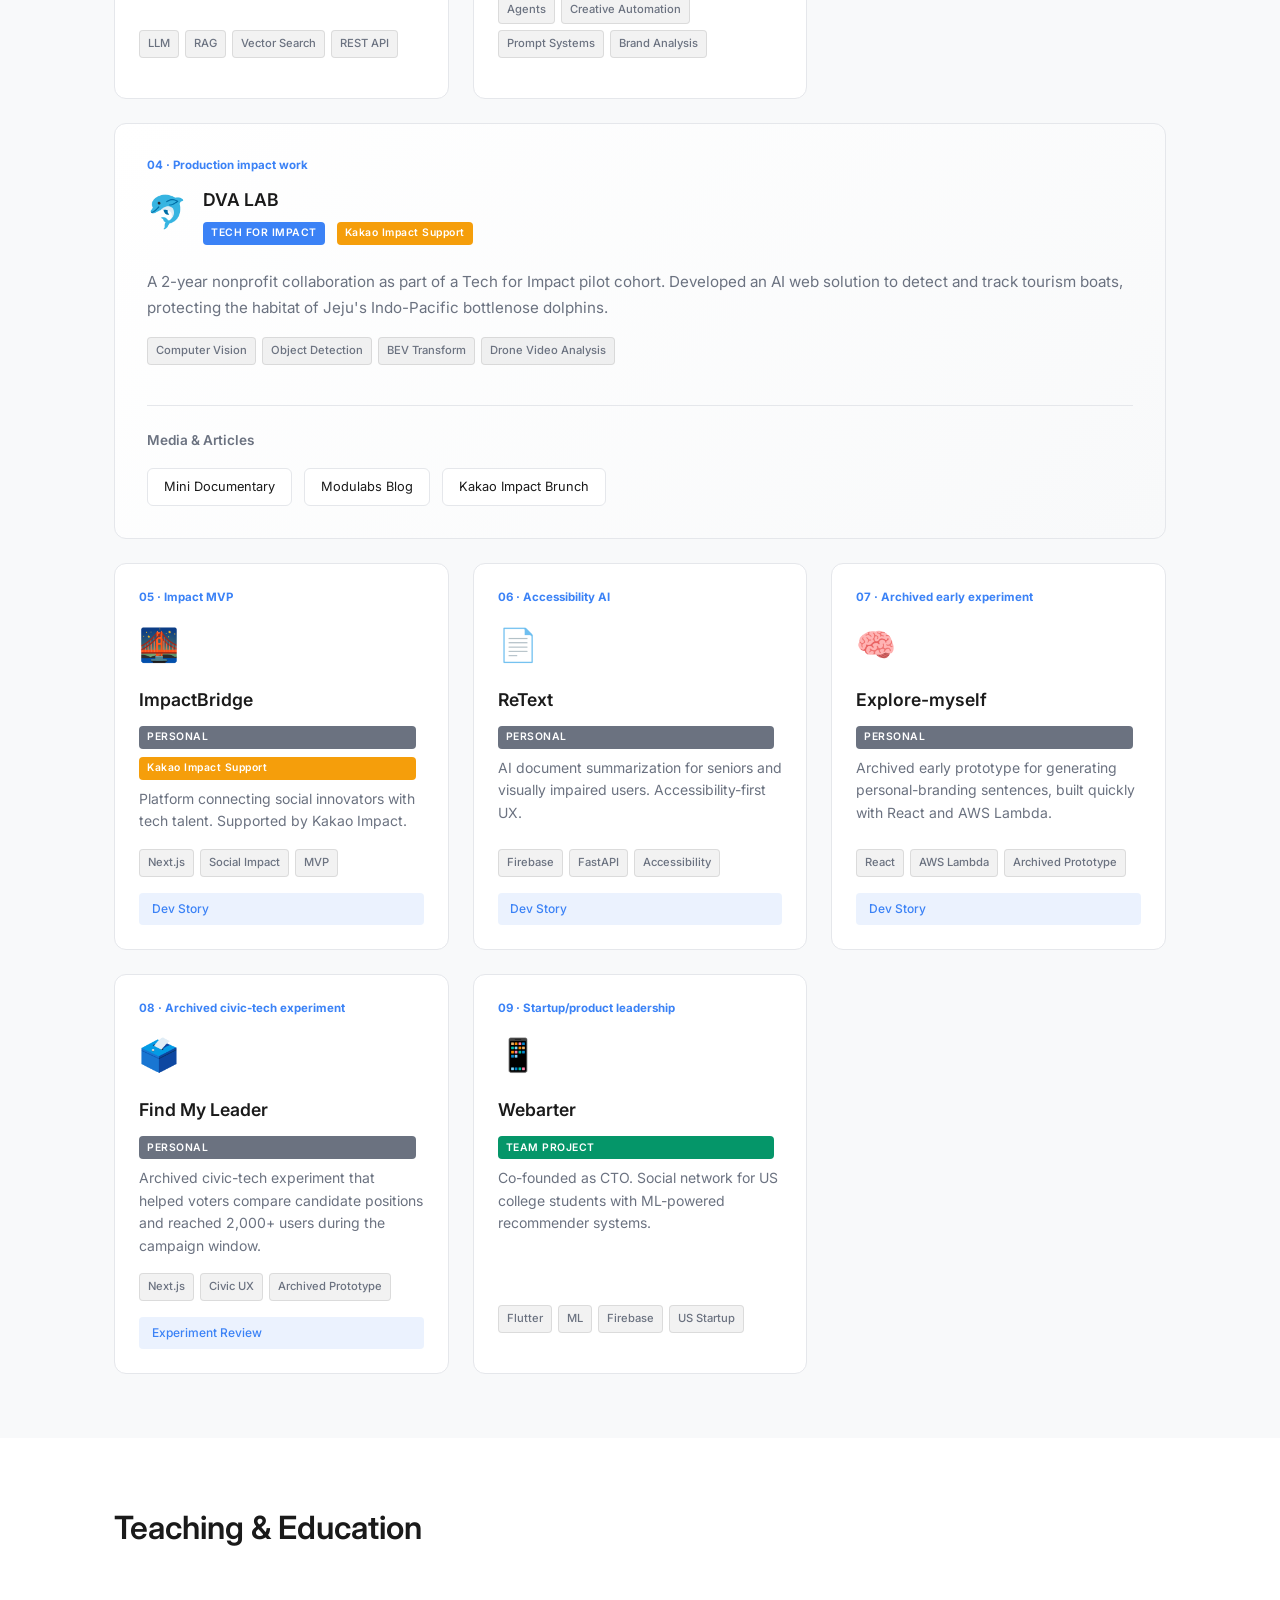
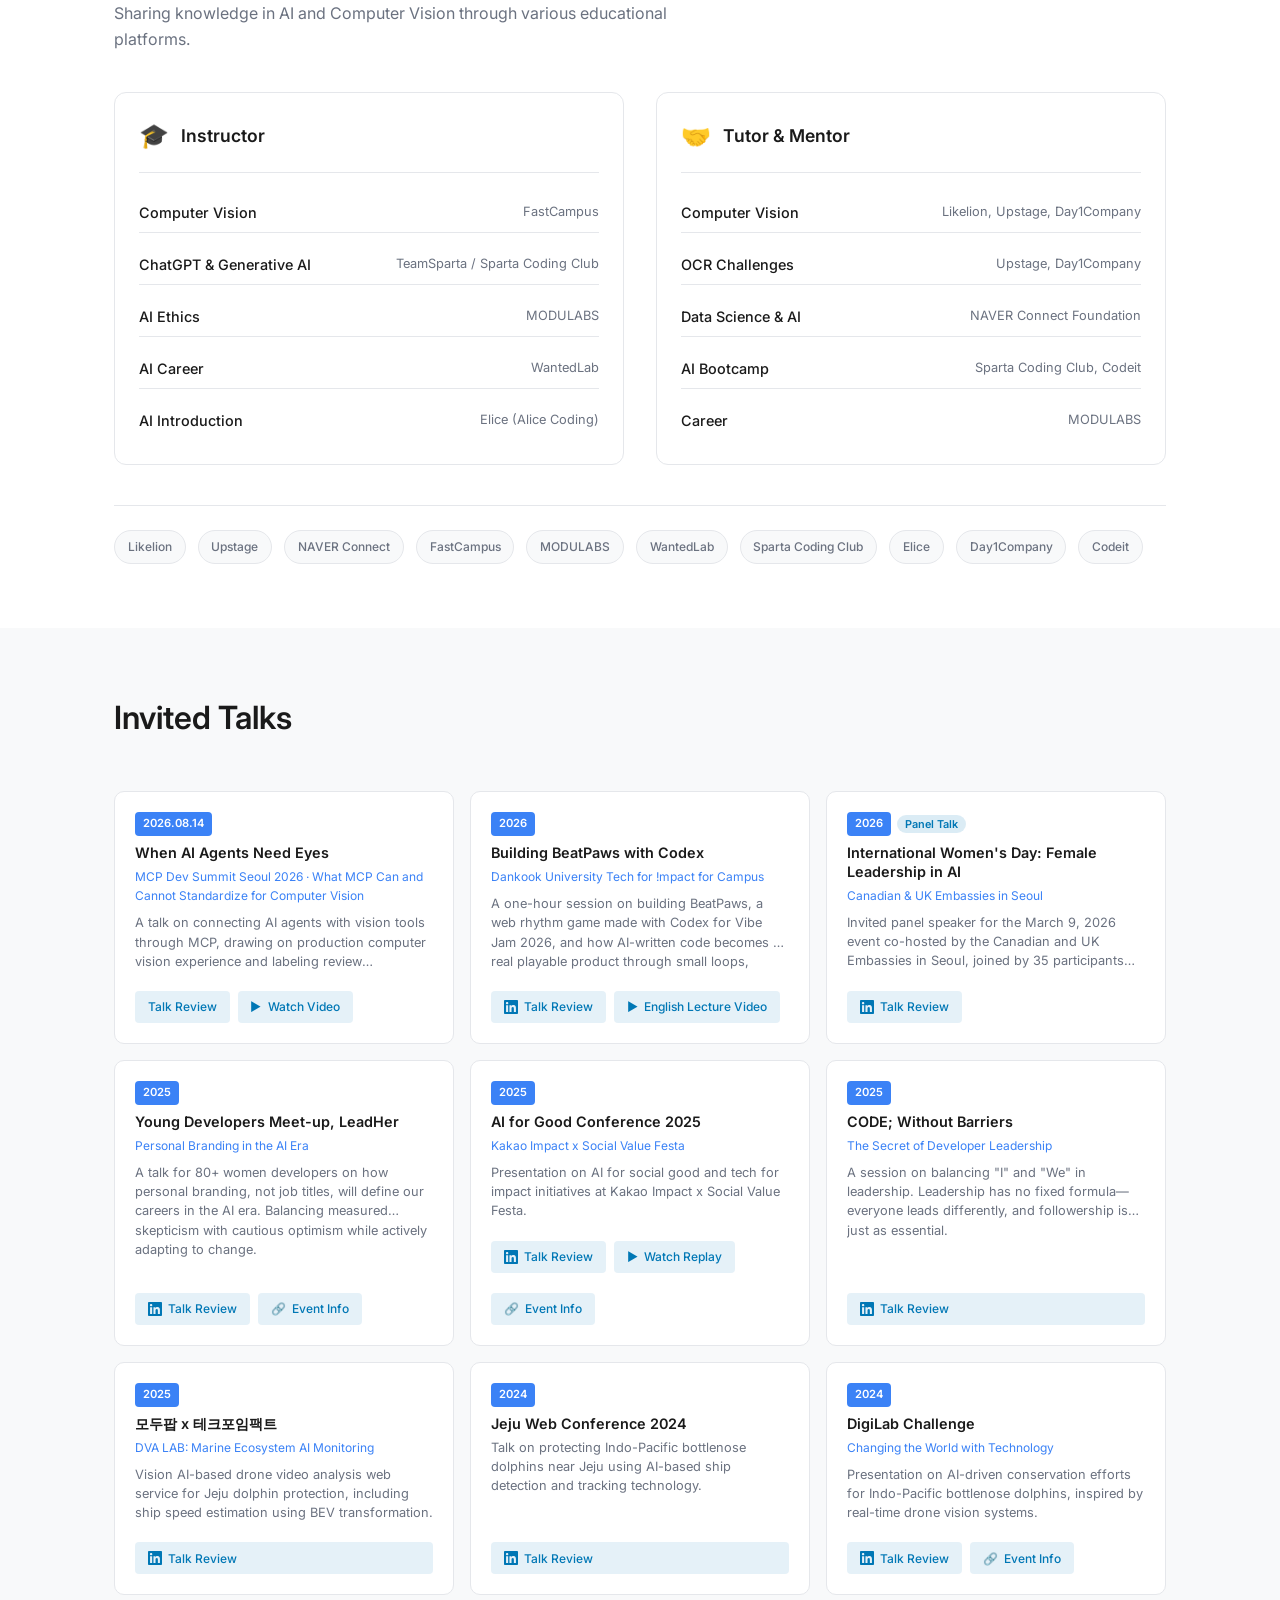
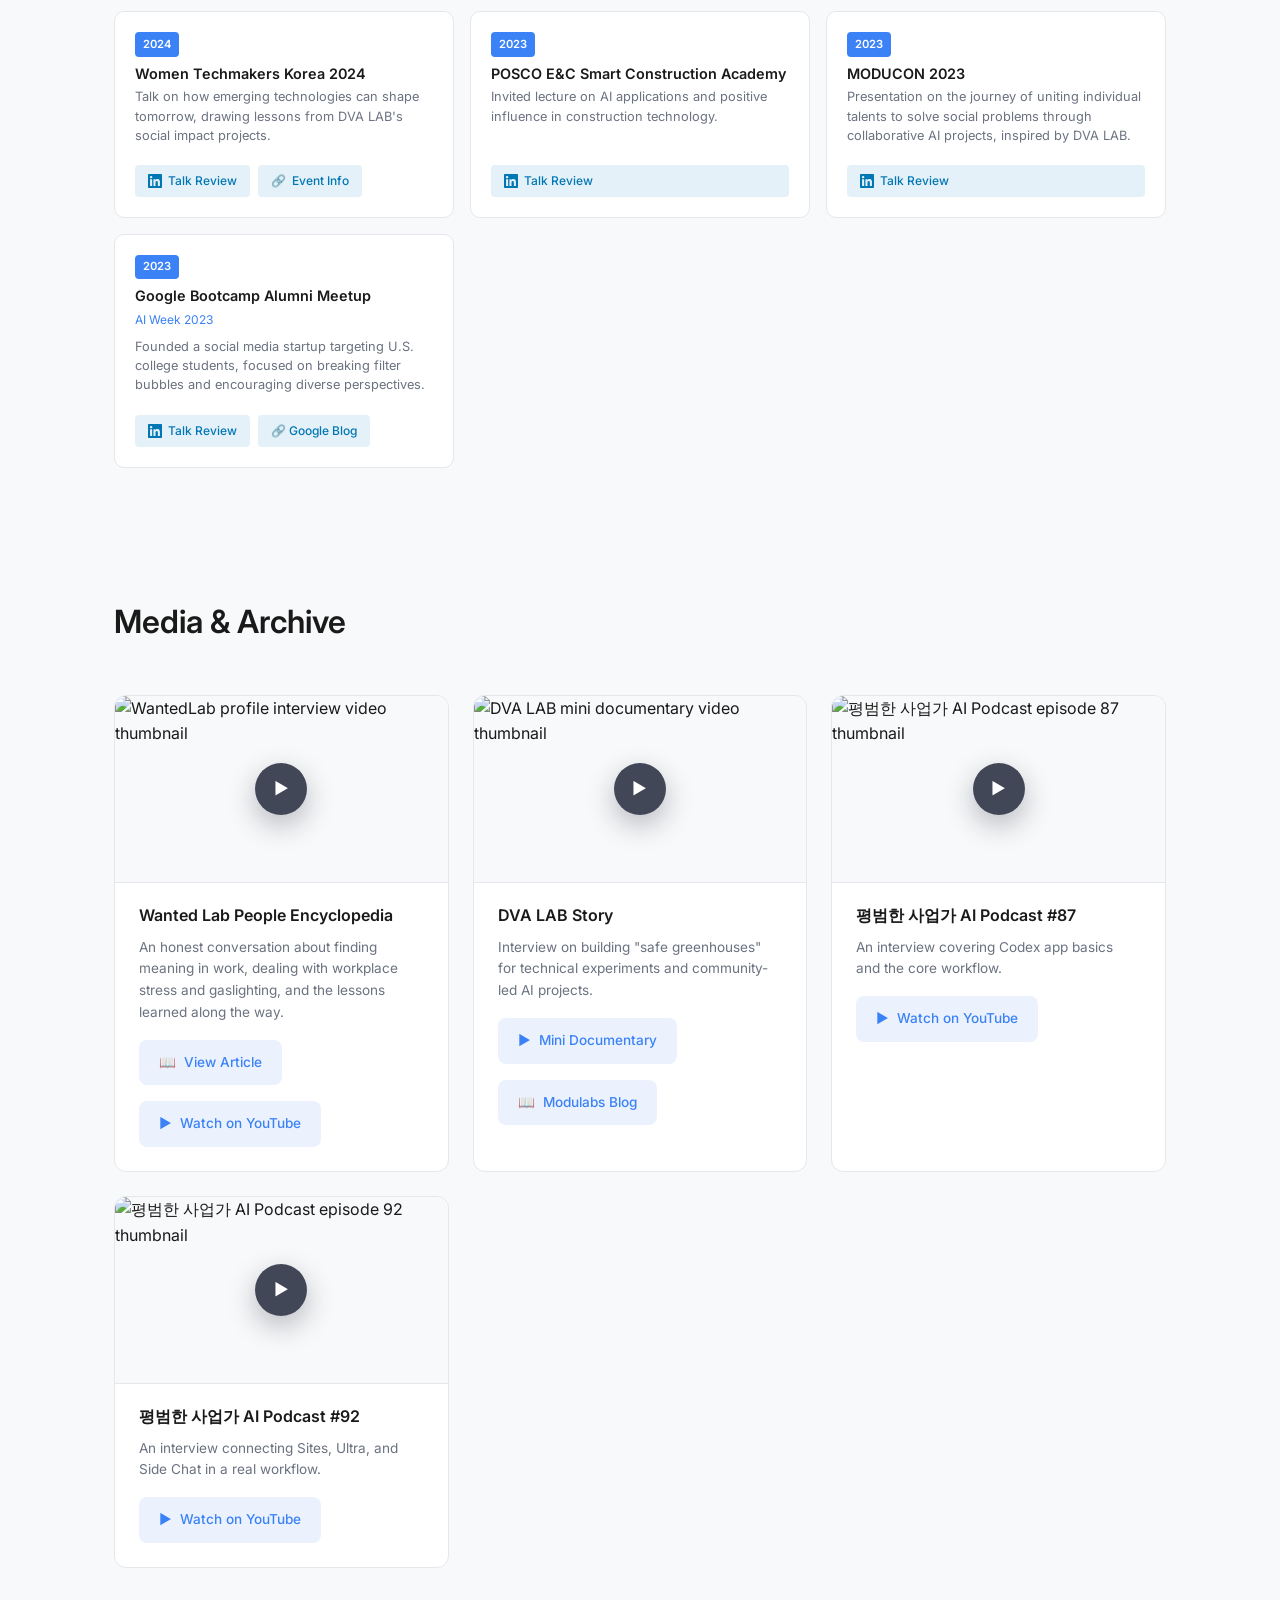
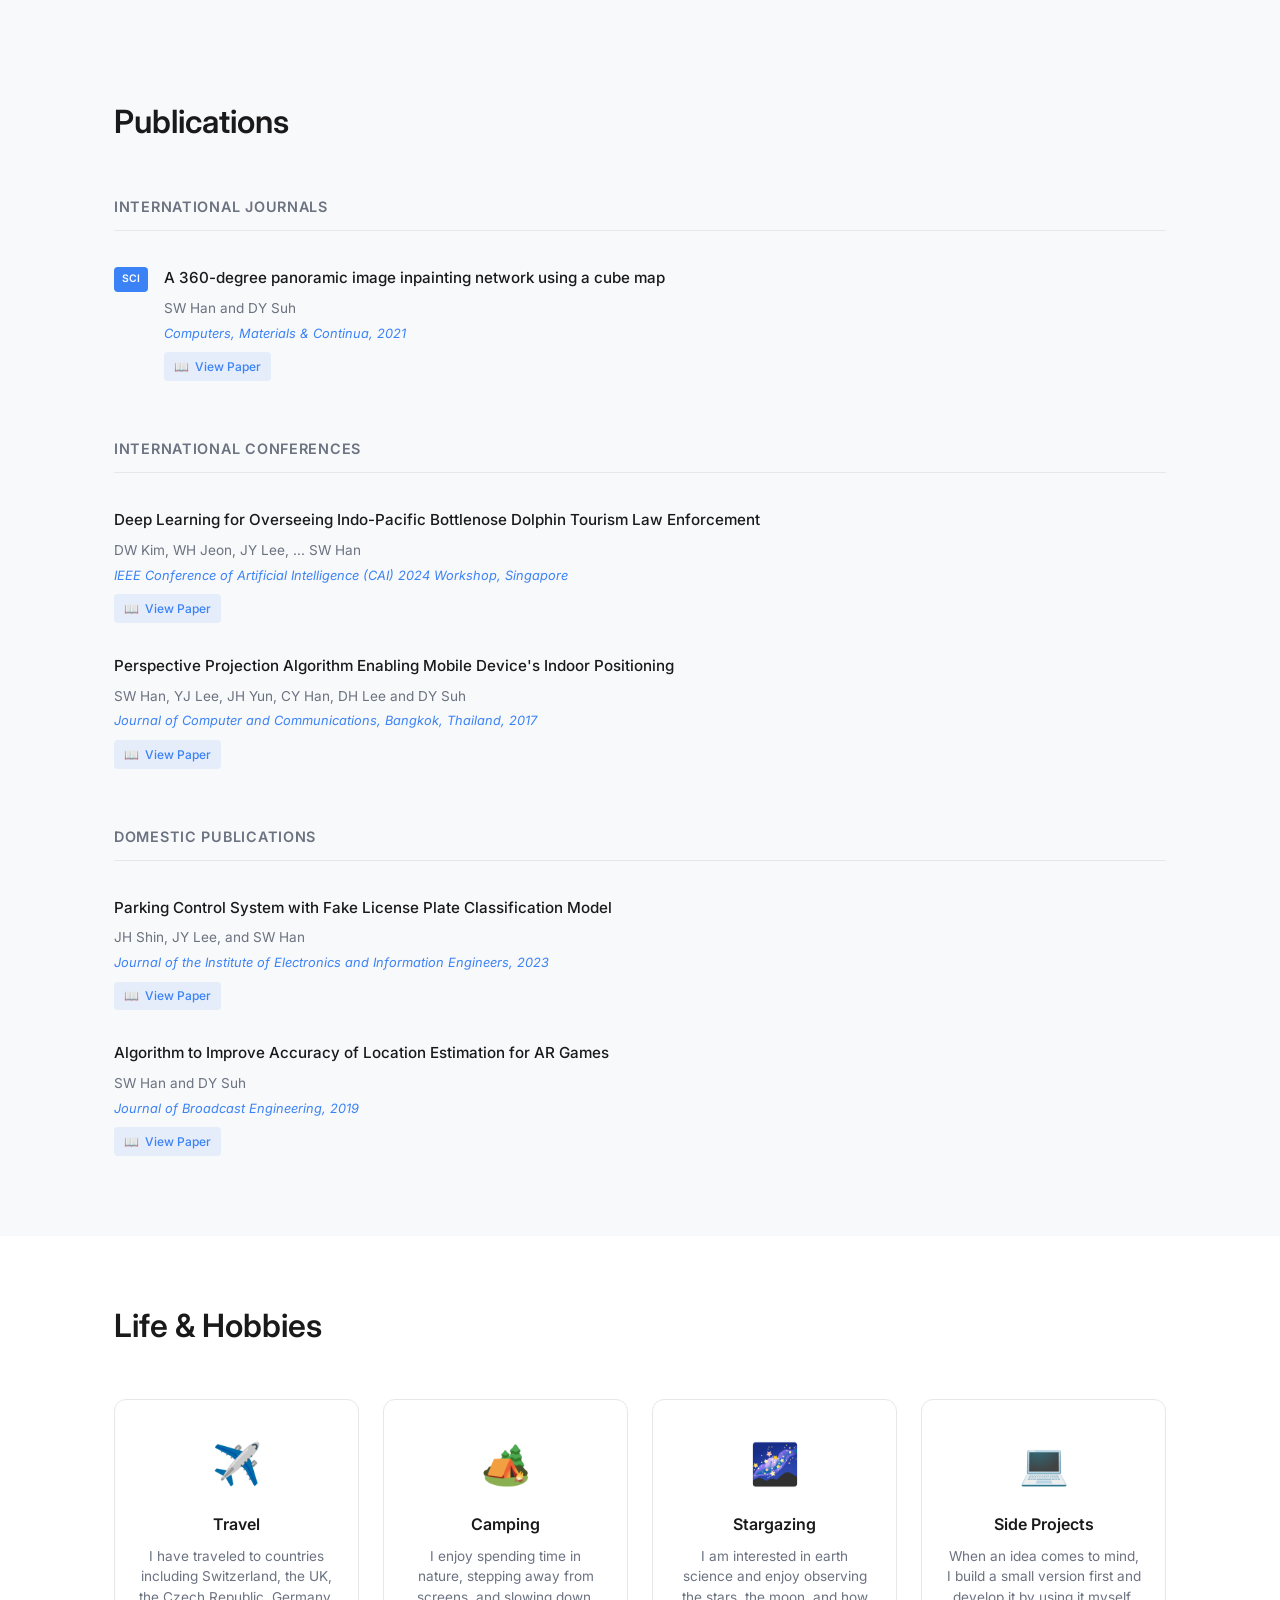
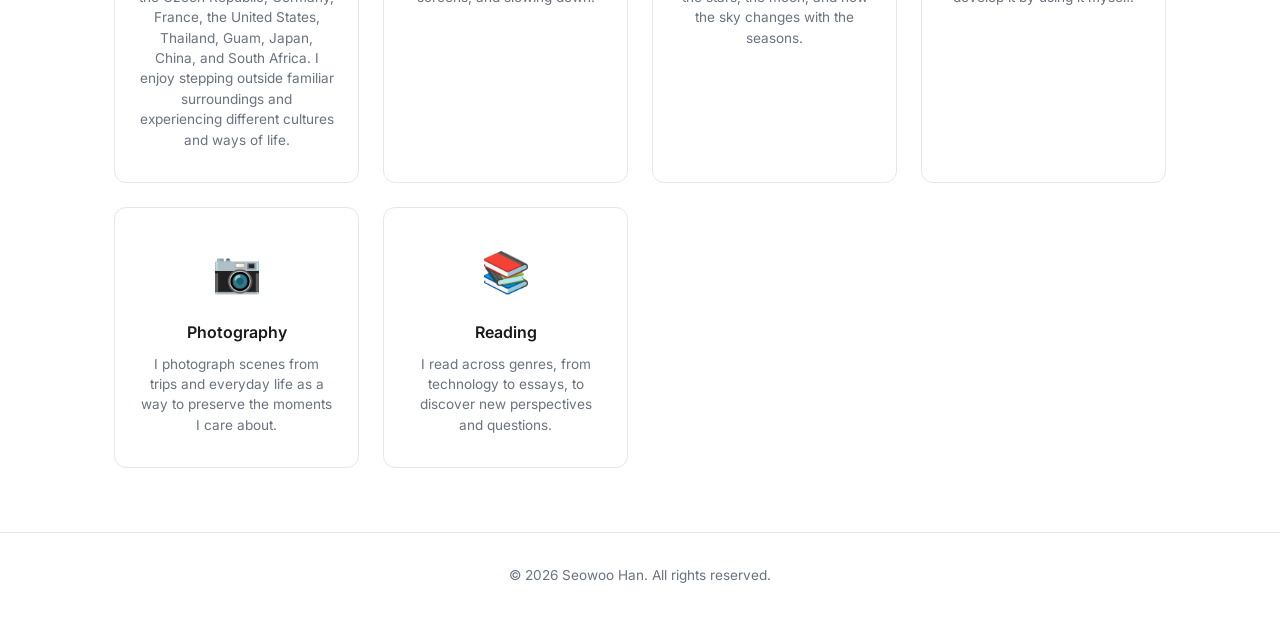
==== commit c7e3ea95: "Use official Cerebras logo for ambassador badges" ====
--- a/index.html
+++ b/index.html
@@ -89,7 +89,7 @@
     <meta name="theme-color" content="#3b82f6">
     <meta name="google-site-verification" content="xM2oWBjZNTfDdpTgAvrZlD0A5Oc13-tJCxT1XEgHEkA">
 
-    <link rel="stylesheet" href="css/style.css?v=20261015-ebook-6th">
+    <link rel="stylesheet" href="css/style.css?v=20261016-cerebras-logo">
     <link rel="preconnect" href="https://fonts.googleapis.com">
     <link rel="preconnect" href="https://fonts.gstatic.com" crossorigin>
     <link href="https://fonts.googleapis.com/css2?family=Inter:wght@300;400;500;600;700&display=swap" rel="stylesheet">
@@ -153,10 +153,7 @@
                             <span data-i18n="ambassador.codex">Codex Ambassador</span>
                         </a>
                         <a href="#cerebras" class="hero-badge">
-                            <svg viewBox="0 0 24 24" fill="none" stroke="currentColor" stroke-width="1.5" width="14" height="14" aria-hidden="true">
-                                <rect x="6" y="6" width="12" height="12" rx="2" />
-                                <path d="M9 2v4m6-4v4M9 18v4m6-4v4M2 9h4m-4 6h4M18 9h4m-4 6h4" />
-                            </svg>
+                            <img class="cerebras-symbol" src="assets/brands/cerebras-symbol.svg" alt="" width="14" height="14" aria-hidden="true">
                             <span data-i18n="ambassador.cerebras">Cerebras Ambassador</span>
                         </a>
                         <a href="#codex-pi" class="hero-badge">
@@ -771,10 +768,7 @@
                 <div class="ambassador-card" id="cerebras">
                     <div class="ambassador-card-header">
                         <div class="ambassador-logo">
-                            <svg viewBox="0 0 24 24" fill="none" stroke="currentColor" stroke-width="1.5" width="28" height="28" aria-hidden="true">
-                                <rect x="6" y="6" width="12" height="12" rx="2" />
-                                <path d="M9 2v4m6-4v4M9 18v4m6-4v4M2 9h4m-4 6h4M18 9h4m-4 6h4" />
-                            </svg>
+                            <img class="cerebras-symbol" src="assets/brands/cerebras-symbol.svg" alt="" width="28" height="28" aria-hidden="true">
                         </div>
                         <div class="ambassador-info">
                             <span class="ambassador-title" data-i18n="ambassador.cerebras">Cerebras Ambassador</span>
--- a/css/style.css
+++ b/css/style.css
@@ -284,6 +284,16 @@
     text-decoration: none;
     transition: all var(--transition);
     letter-spacing: 0.3px;
+}
+
+.cerebras-symbol {
+    display: block;
+    flex-shrink: 0;
+    object-fit: contain;
+    box-sizing: content-box;
+    padding: 2px;
+    border-radius: 3px;
+    background-color: #fff;
 }
 
 .hero-badge:hover {
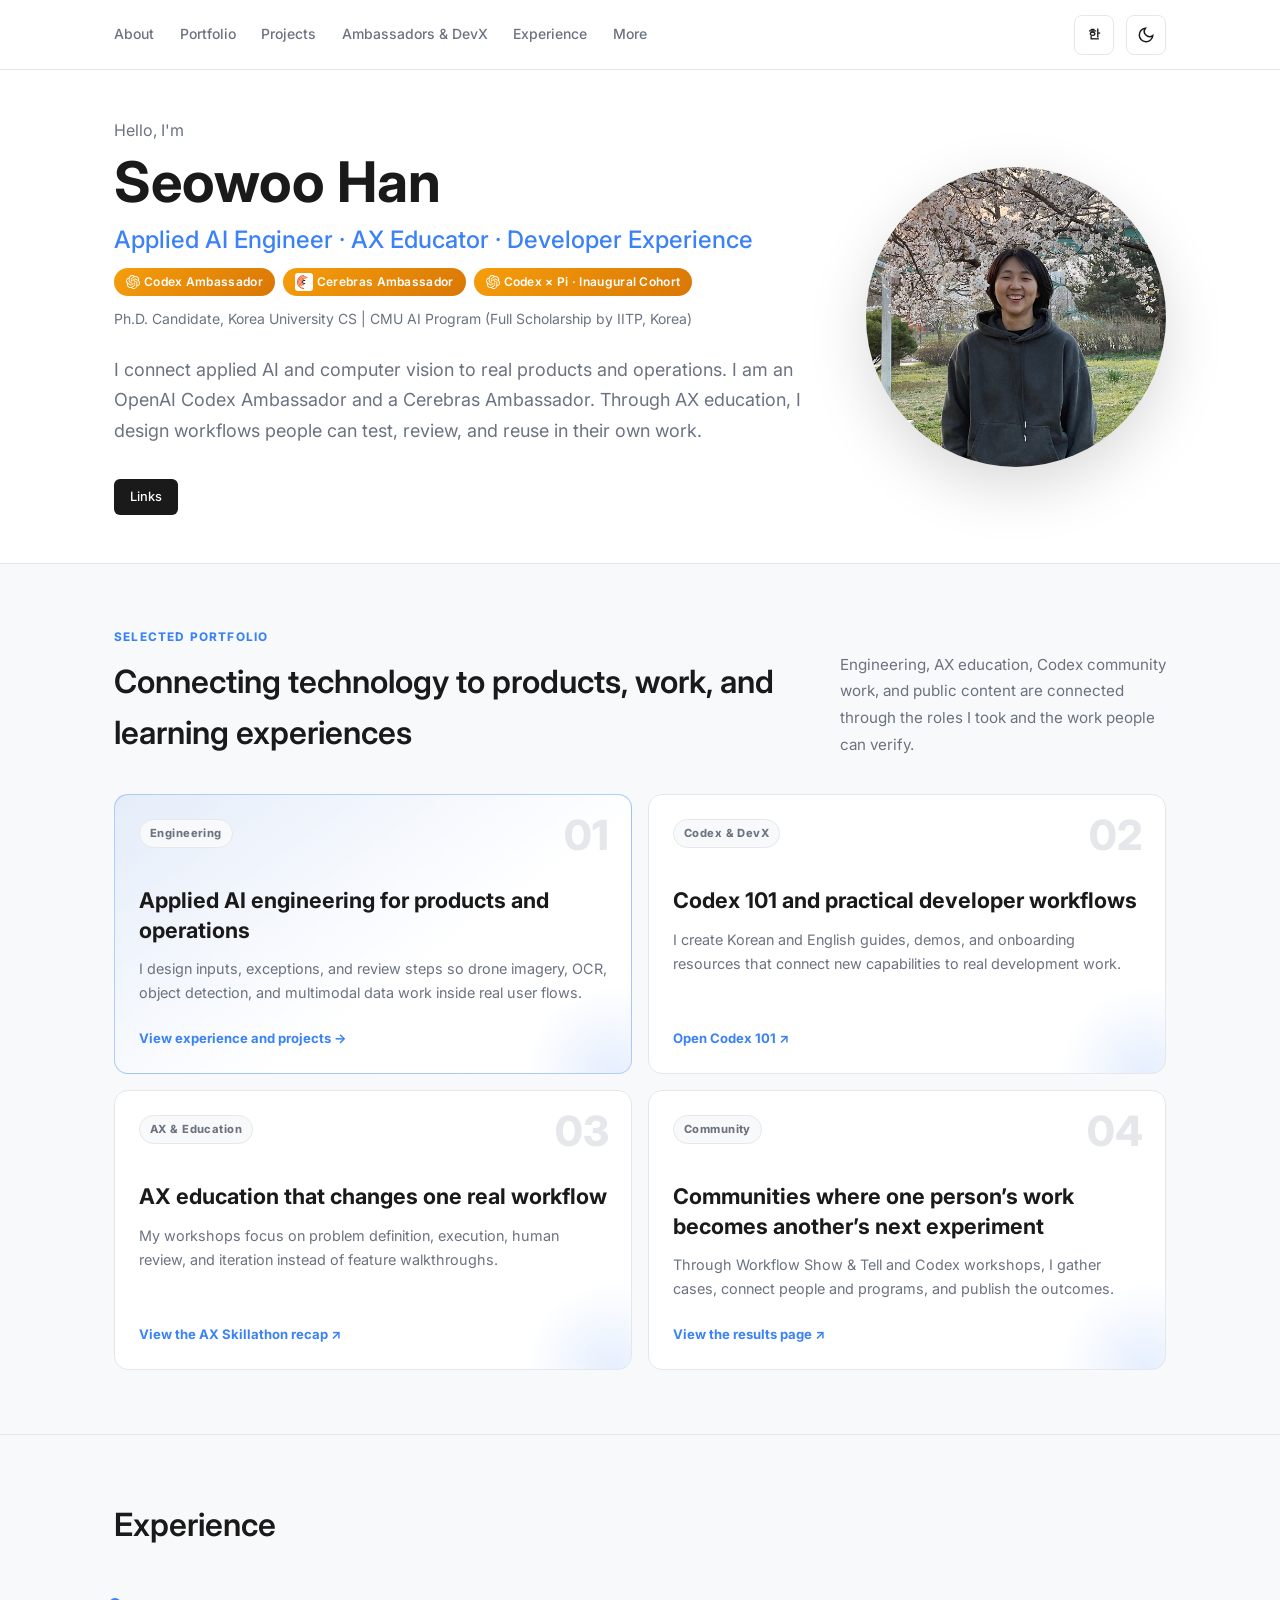
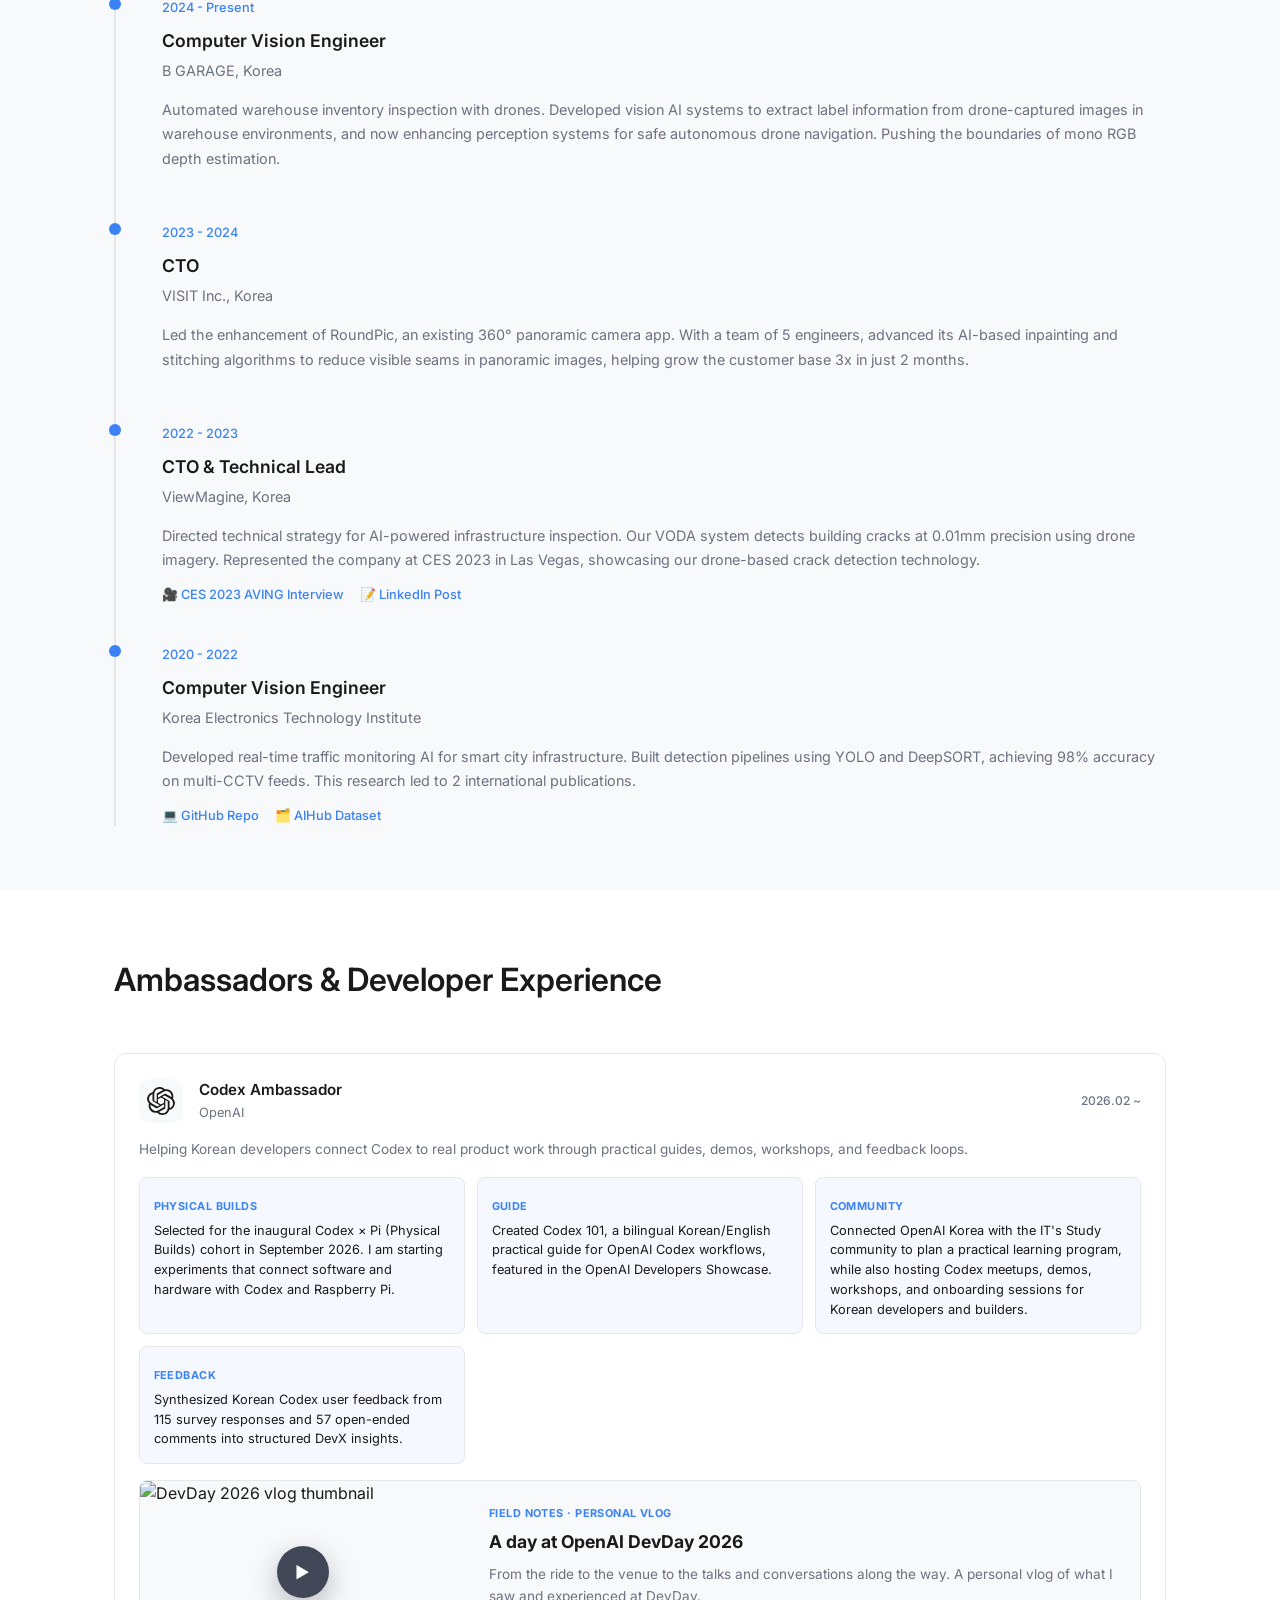
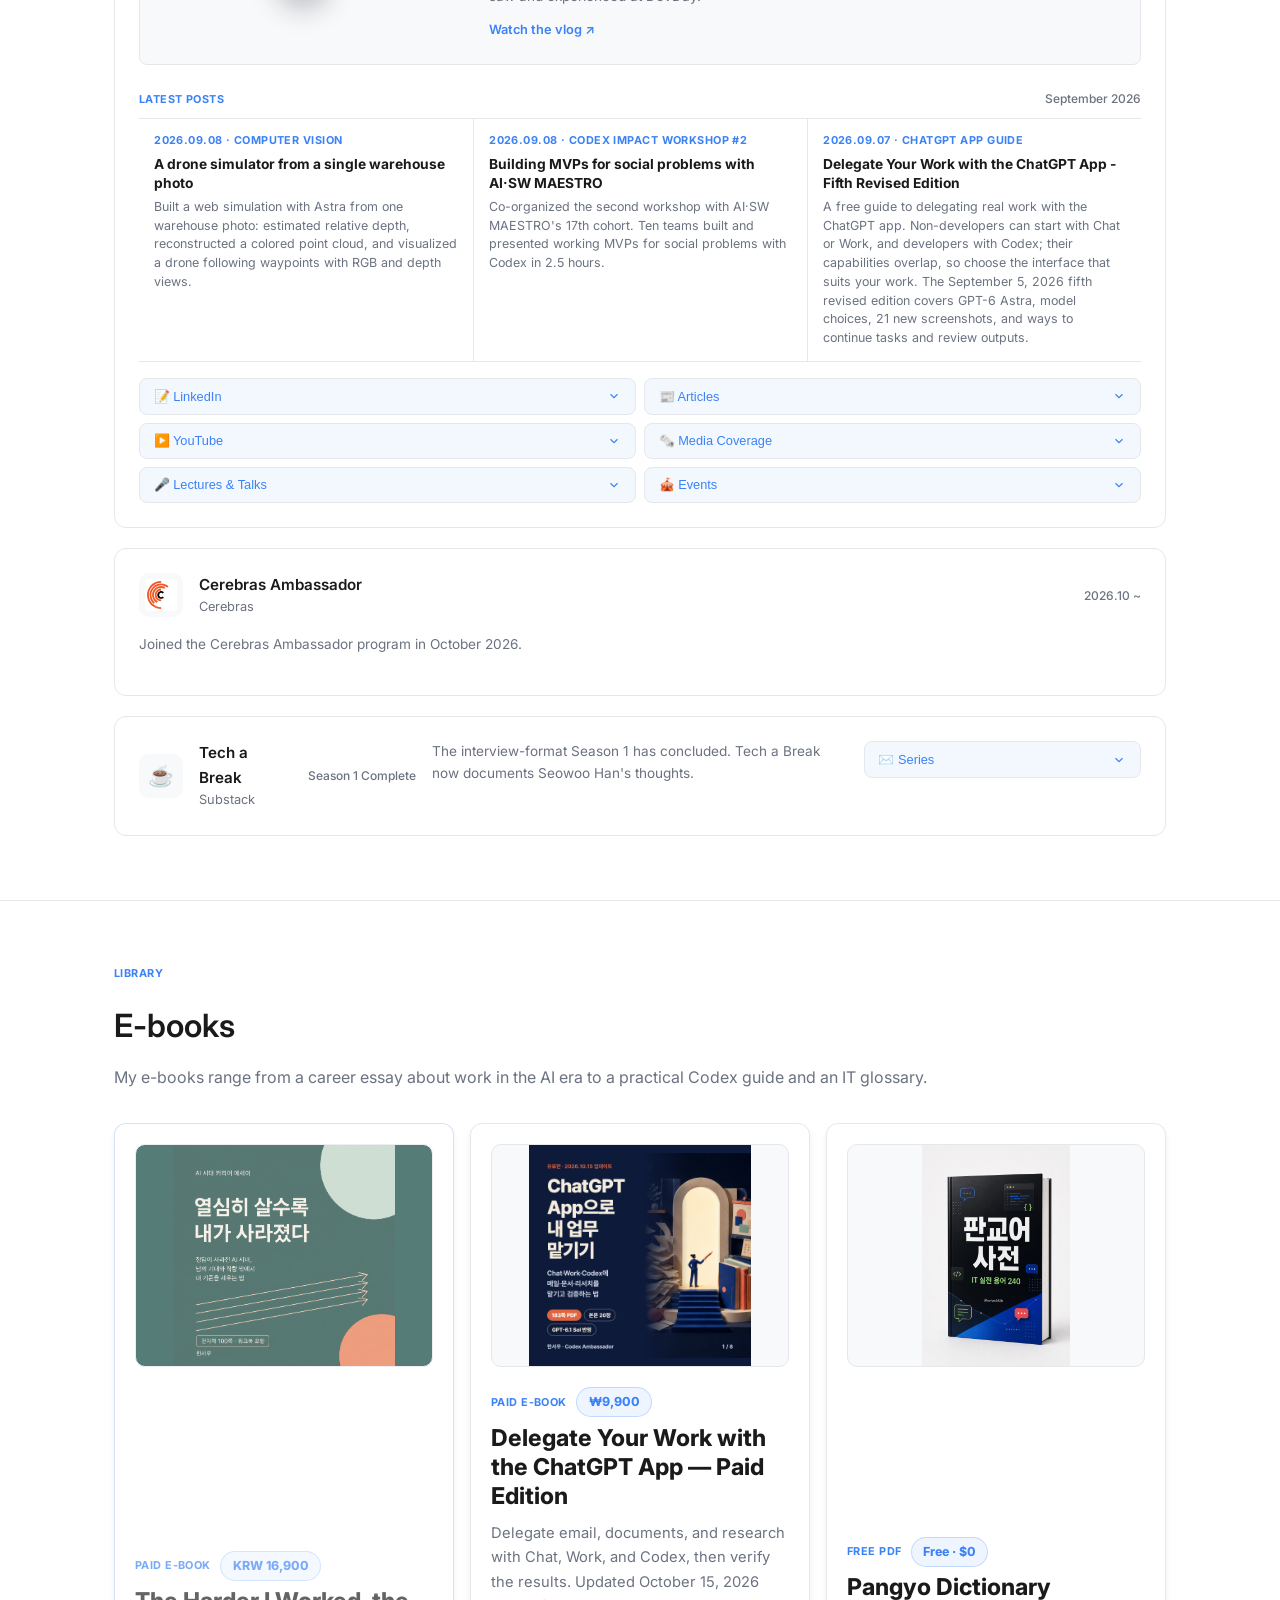
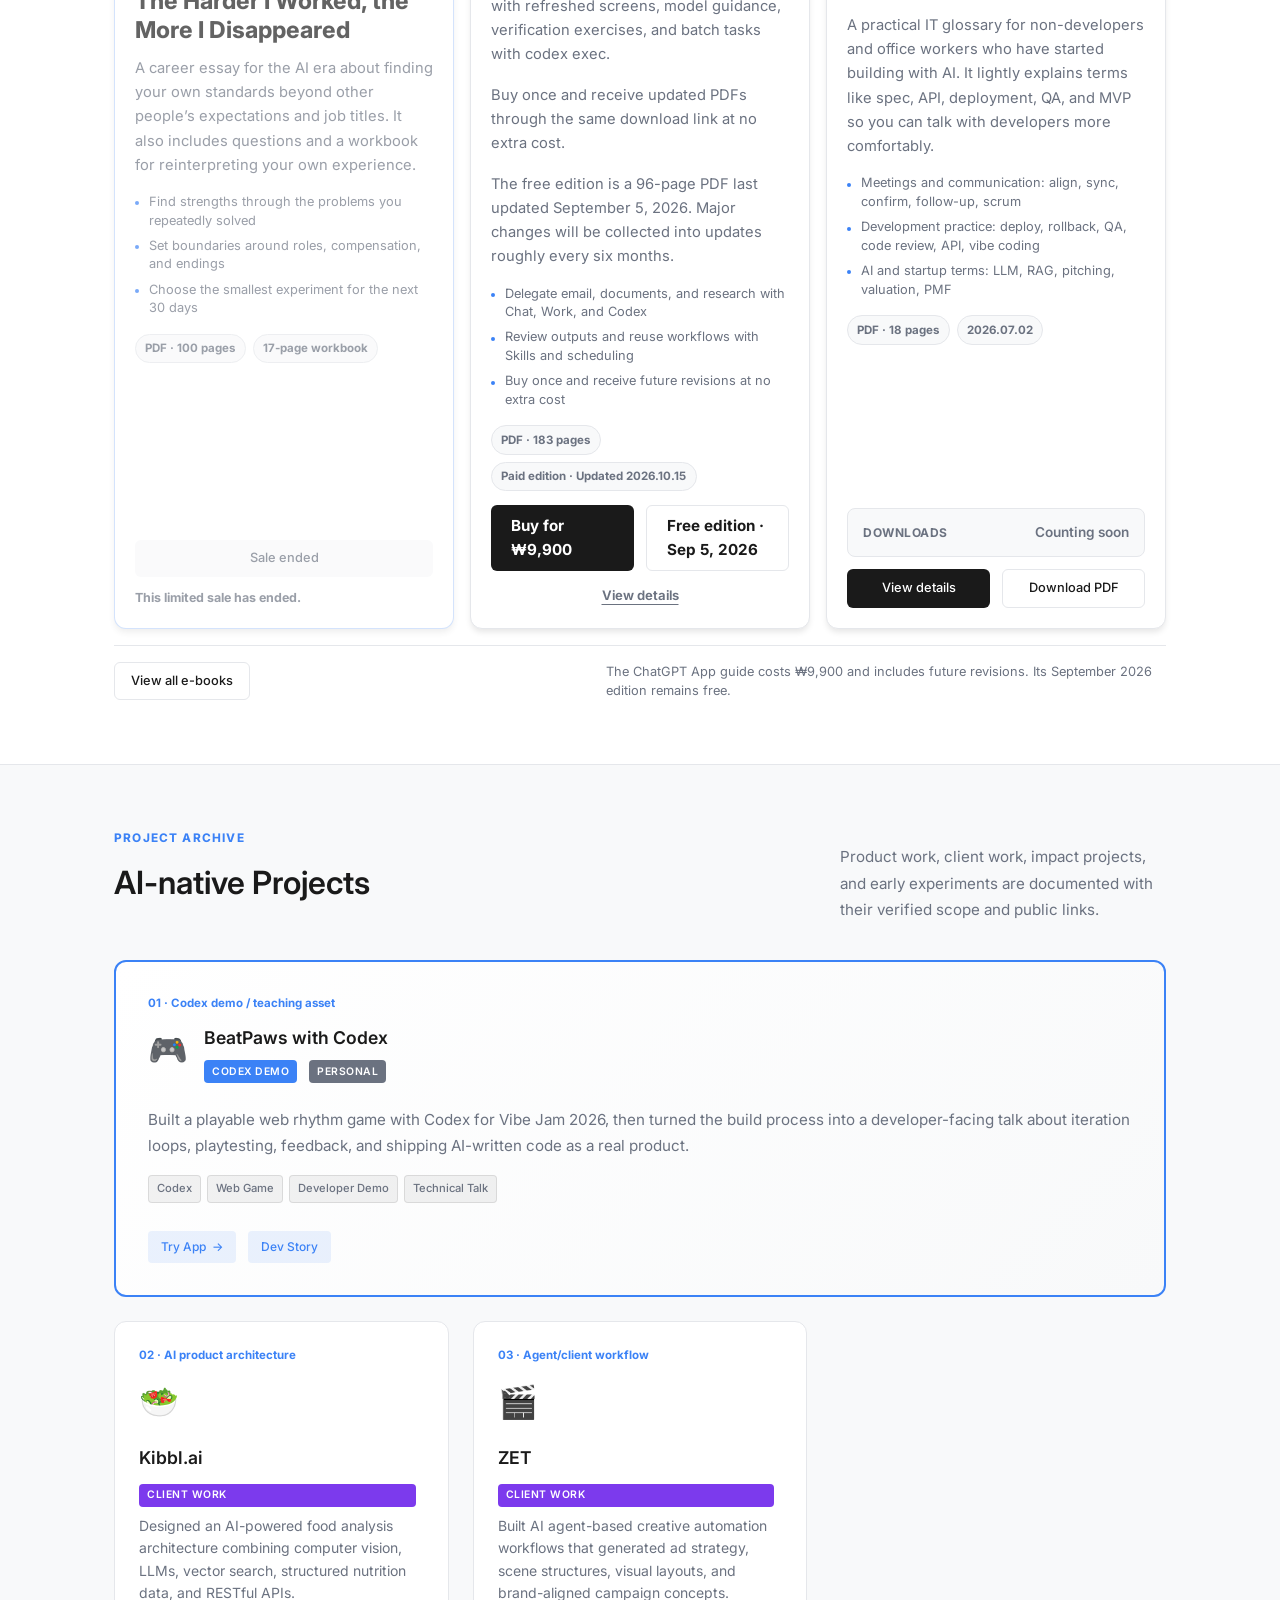
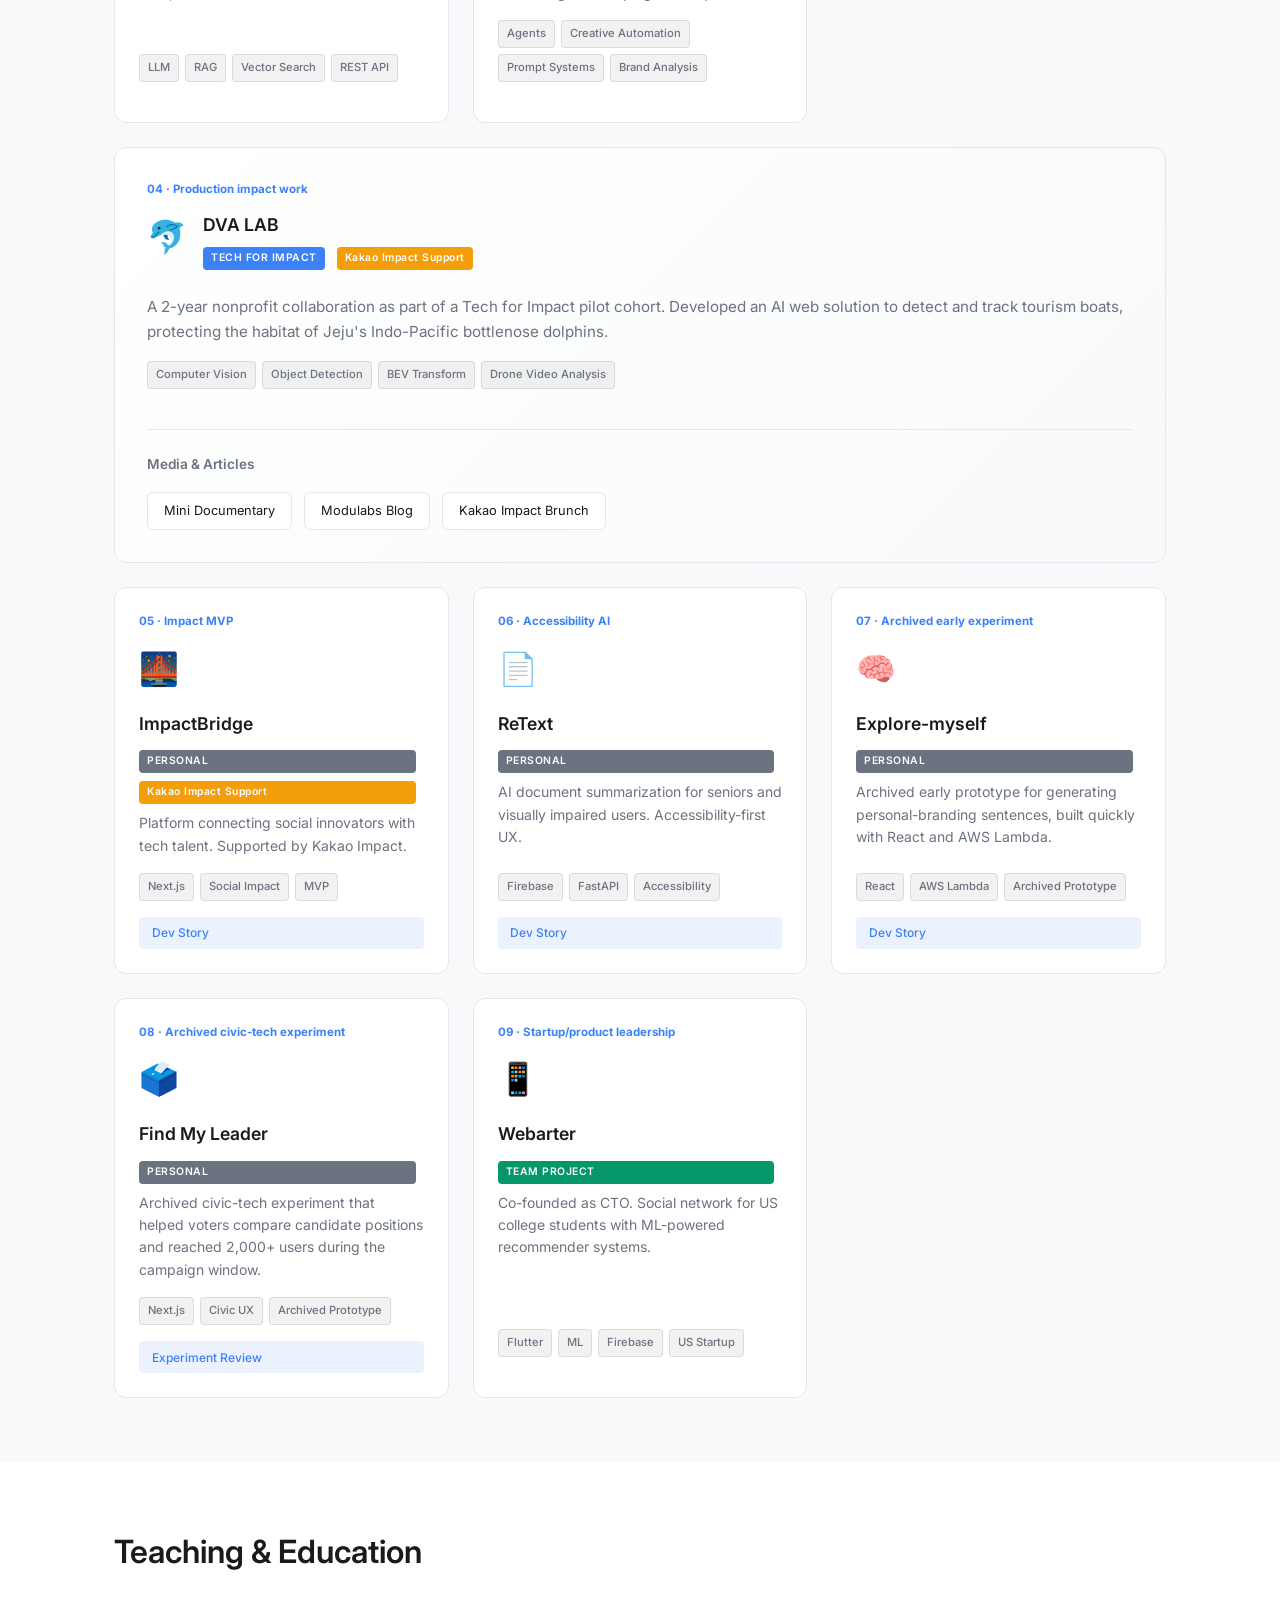
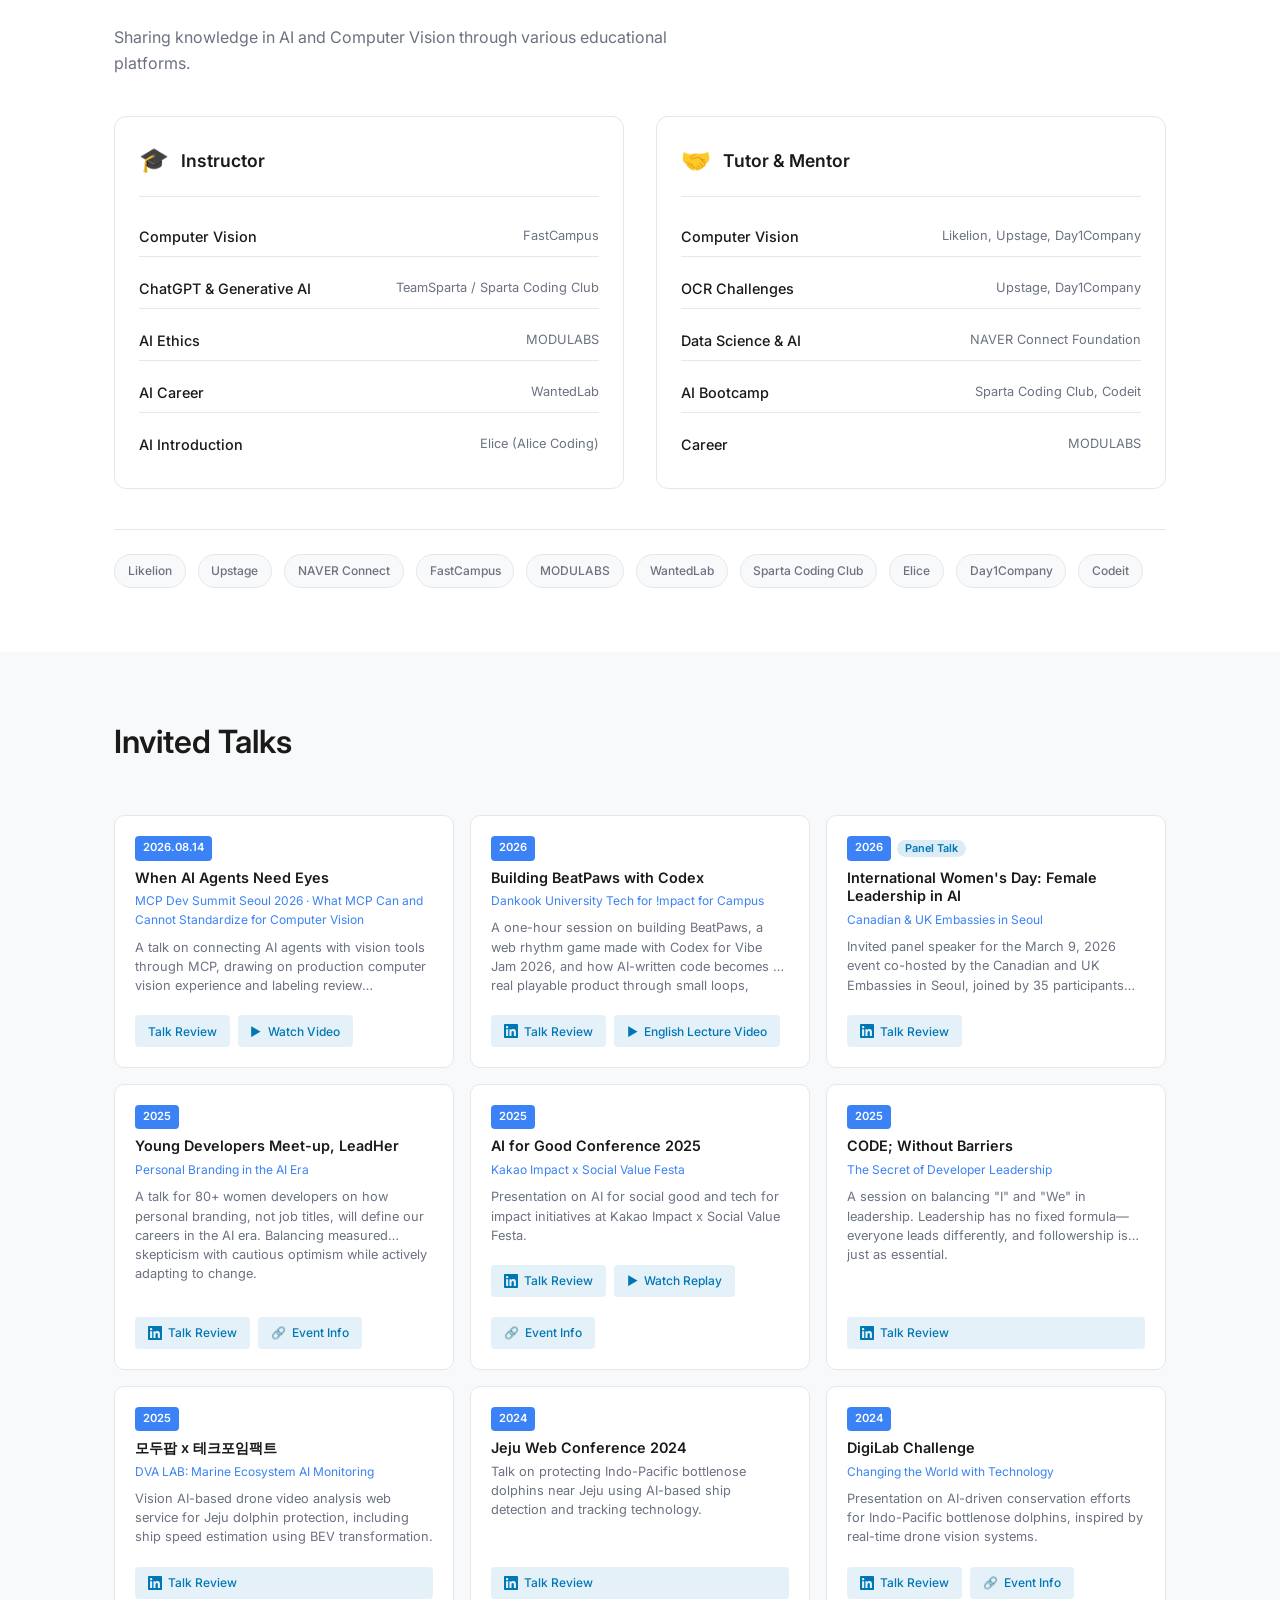
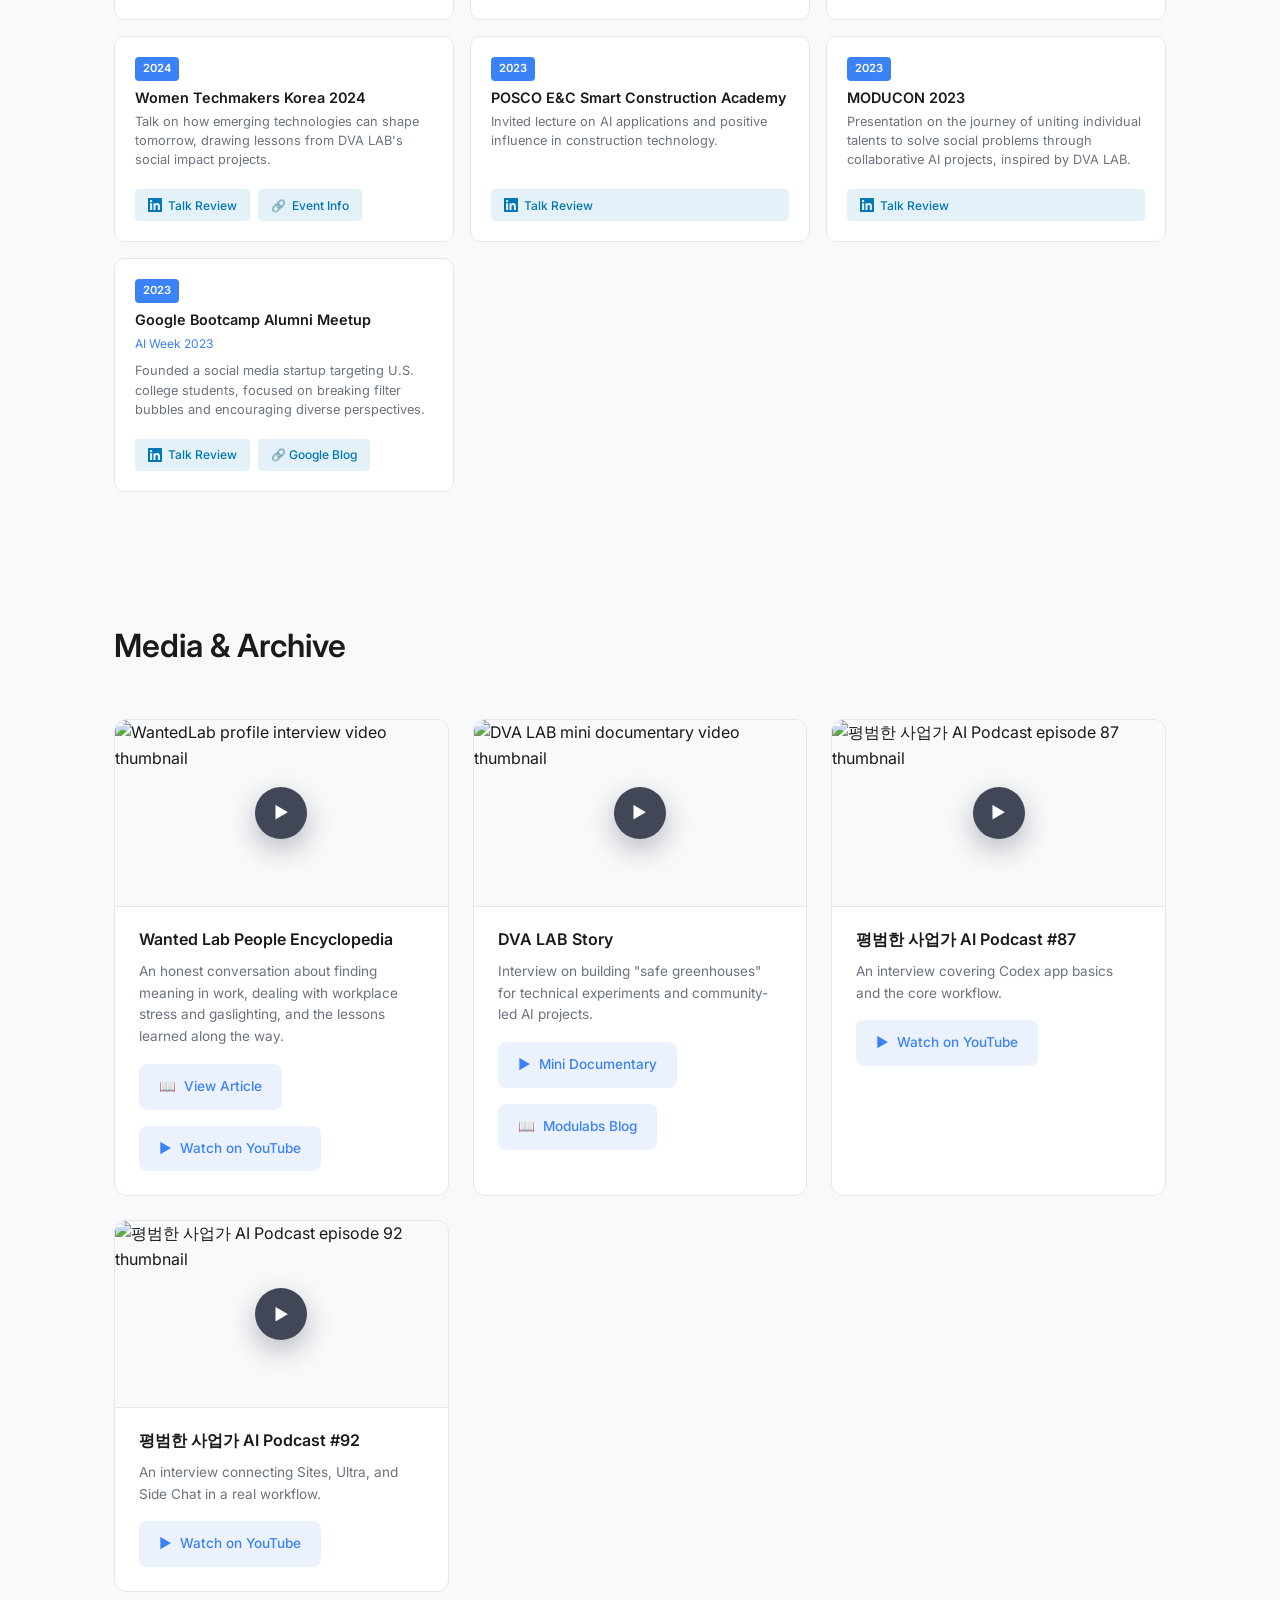
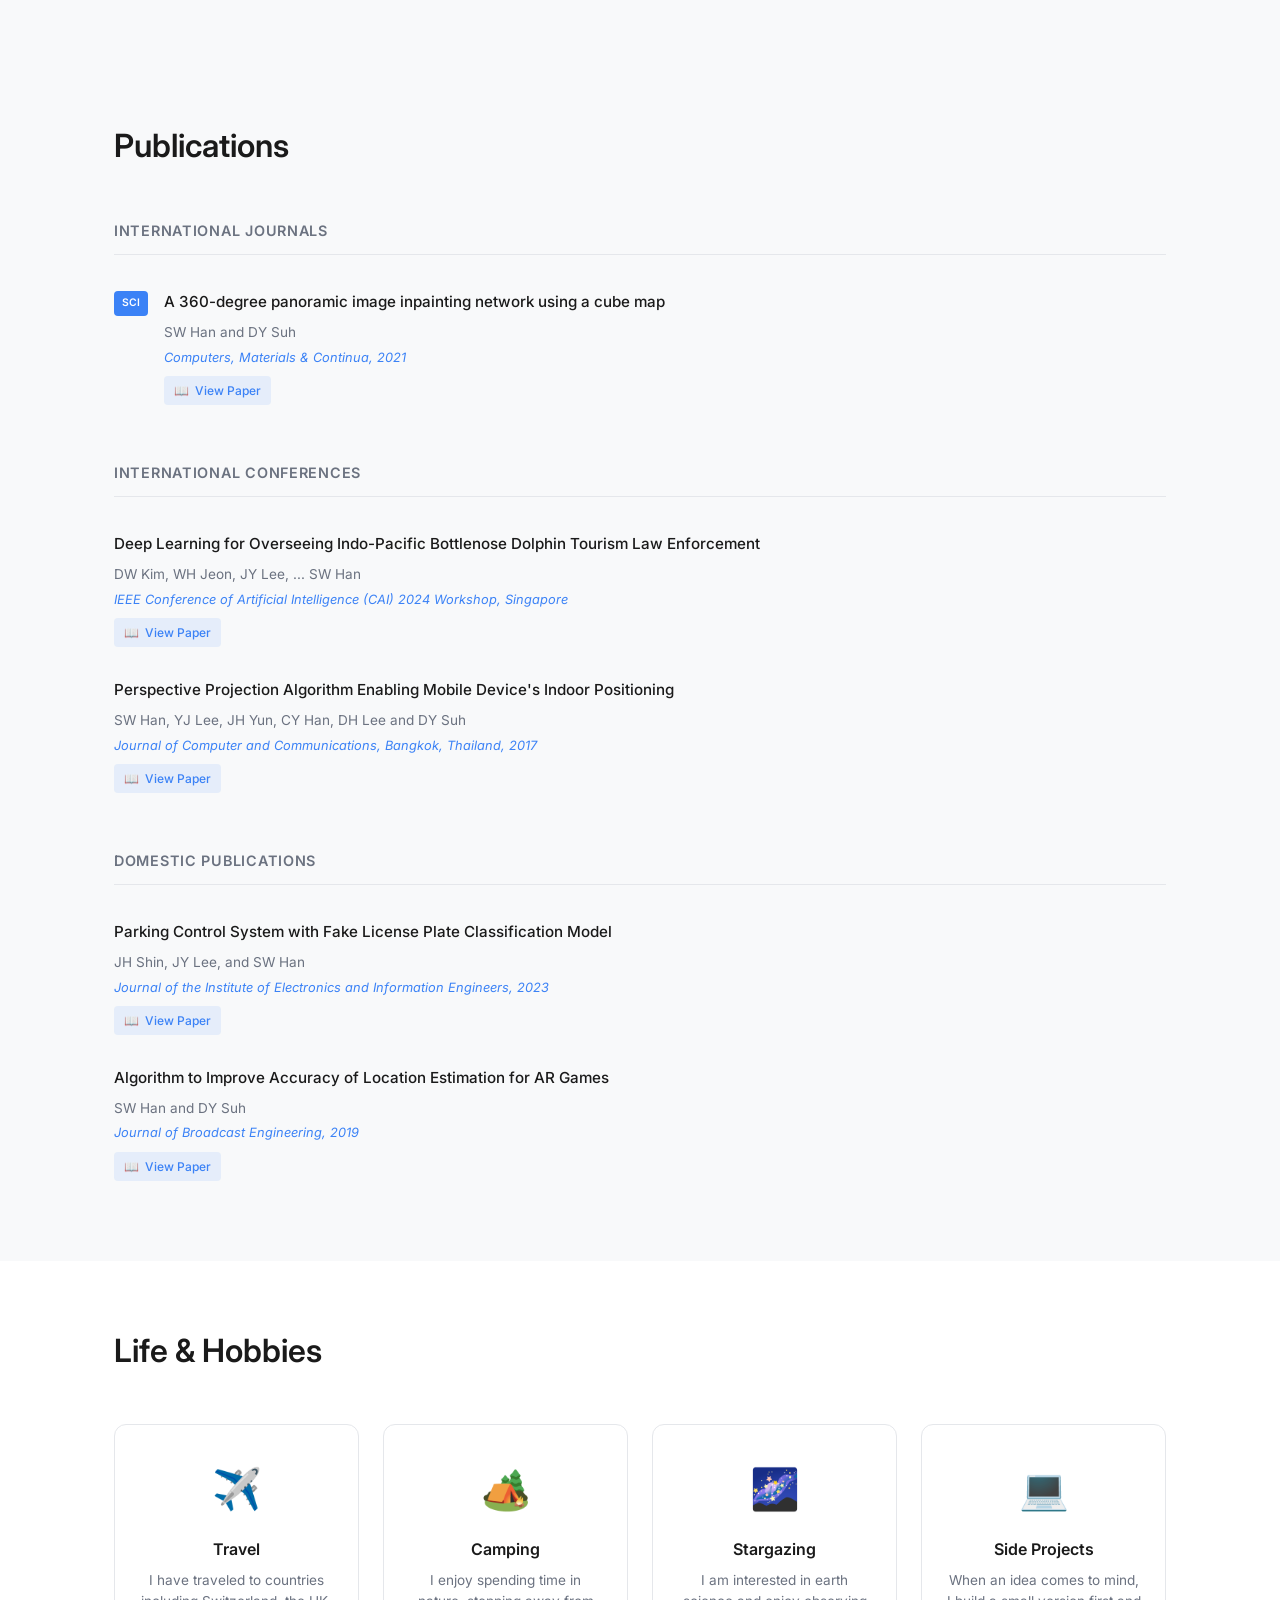
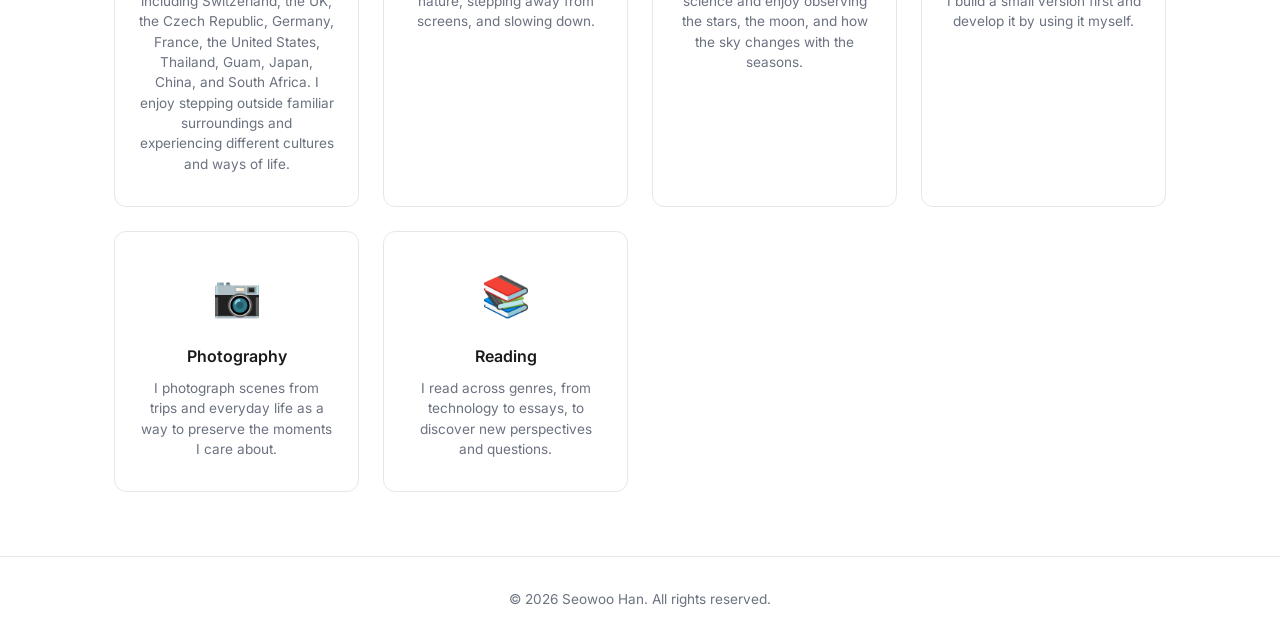
==== commit 14986ee8: "Refresh ebook details from latest paid and free product listings" ====
--- a/index.html
+++ b/index.html
@@ -867,29 +867,29 @@
 
                 <article class="ebook-home-card ebook-home-card-codex">
                     <div class="ebook-home-cover">
-                        <img src="assets/ebooks/chatgpt-app-6th-cover.png" alt="ChatGPT App으로 내 업무 맡기기 제6차 개정판 e-book cover">
+                        <img src="assets/ebooks/chatgpt-app-paid-20261015.png" alt="ChatGPT App으로 내 업무 맡기기 유료판 · 2026.10.15 업데이트 표지">
                     </div>
                     <div class="ebook-home-copy">
                         <div class="ebook-kicker-row">
                             <span class="proof-label" data-i18n="ebook.label">유료 전자책</span>
                             <span class="ebook-price" data-i18n="ebook.price">9,900원</span>
                         </div>
-                        <h3 data-i18n="ebook.title">ChatGPT App으로 내 업무 맡기기 - 제6차 개정판</h3>
-                        <p data-i18n="ebook.desc">Chat·Work·Codex로 메일·문서·리서치를 맡기고, 결과를 검증하는 실전 가이드입니다. 2026년 10월 제6차 개정판에 달라진 사용 흐름과 업무 예시를 담았습니다.</p>
-                        <p class="ebook-note" data-i18n="ebook.updateNote">한 번 구매하면 같은 다운로드 링크에서 이후 개정판도 추가 비용 없이 계속 받아볼 수 있습니다.</p>
-                        <p class="ebook-note" data-i18n="ebook.freeNote">무료로 먼저 읽어보고 싶다면 2026년 9월에 업데이트한 제5차 개정판을 보시면 됩니다. 무료판은 이후 업데이트 없이 그대로 제공됩니다.</p>
+                        <h3 data-i18n="ebook.title">ChatGPT App으로 내 업무 맡기기 — 유료판</h3>
+                        <p data-i18n="ebook.desc">Chat·Work·Codex에 메일·문서·리서치를 맡기고 결과를 검증하는 실전 가이드입니다. 2026년 10월 15일 업데이트에 최신 화면과 모델 선택, 검증 연습과 codex exec 일괄 작업을 담았습니다.</p>
+                        <p class="ebook-note" data-i18n="ebook.updateNote">한 번 구매하면 같은 다운로드 링크에서 이후 업데이트된 PDF도 추가 비용 없이 계속 받아볼 수 있습니다.</p>
+                        <p class="ebook-note" data-i18n="ebook.freeNote">무료판은 최근 업데이트가 2026년 9월 5일인 96쪽 PDF입니다. 앞으로는 반년에 한 번 정도 큰 변화를 모아 업데이트합니다.</p>
                         <ul class="ebook-home-points">
                             <li data-i18n="ebook.home.codex.point1">Chat·Work·Codex에 메일·문서·리서치 맡기기</li>
                             <li data-i18n="ebook.home.codex.point2">결과 검증부터 스킬·예약으로 반복 업무 이어가기</li>
                             <li data-i18n="ebook.home.codex.point3">한 번 구매하면 이후 개정판도 추가 비용 없이 제공</li>
                         </ul>
                         <div class="ebook-home-meta">
-                            <span data-i18n="ebook.meta.format">PDF · 179쪽</span>
-                            <span data-i18n="ebook.meta.version">제6차 개정판 · 2026.10</span>
+                            <span data-i18n="ebook.meta.format">PDF · 183쪽</span>
+                            <span data-i18n="ebook.meta.version">유료판 · 2026.10.15 업데이트</span>
                         </div>
                         <div class="ebook-actions">
                             <a href="https://www.latpeed.com/products/Ltt8l" class="btn btn-primary" target="_blank" rel="noopener" data-i18n="ebook.purchase">9,900원에 구매하기</a>
-                            <a href="https://www.latpeed.com/products/W6f-t" class="btn btn-secondary js-download-track" target="_blank" rel="noopener" data-counter-key="swhan0329_github_io_codex_work_downloads" data-i18n="ebook.getFreeOnLatpeed">무료판 보기 · 2026.09</a>
+                            <a href="https://www.latpeed.com/products/W6f-t" class="btn btn-secondary js-download-track" target="_blank" rel="noopener" data-counter-key="swhan0329_github_io_codex_work_downloads" data-i18n="ebook.getFreeOnLatpeed">무료판 보기 · 2026.09.05</a>
                             <a href="ebooks/codex-work/" class="ebook-home-detail-link" data-i18n="ebooks.detailCta">상세 보기</a>
                         </div>
                     </div>
@@ -1736,7 +1736,7 @@
         </div>
     </footer>
 
-    <script src="js/i18n.js?v=20261016-cerebras"></script>
+    <script src="js/i18n.js?v=20261016-ebook-detail"></script>
     <script src="js/main.js?v=20260728-portfolio-aio"></script>
 </body>
 
